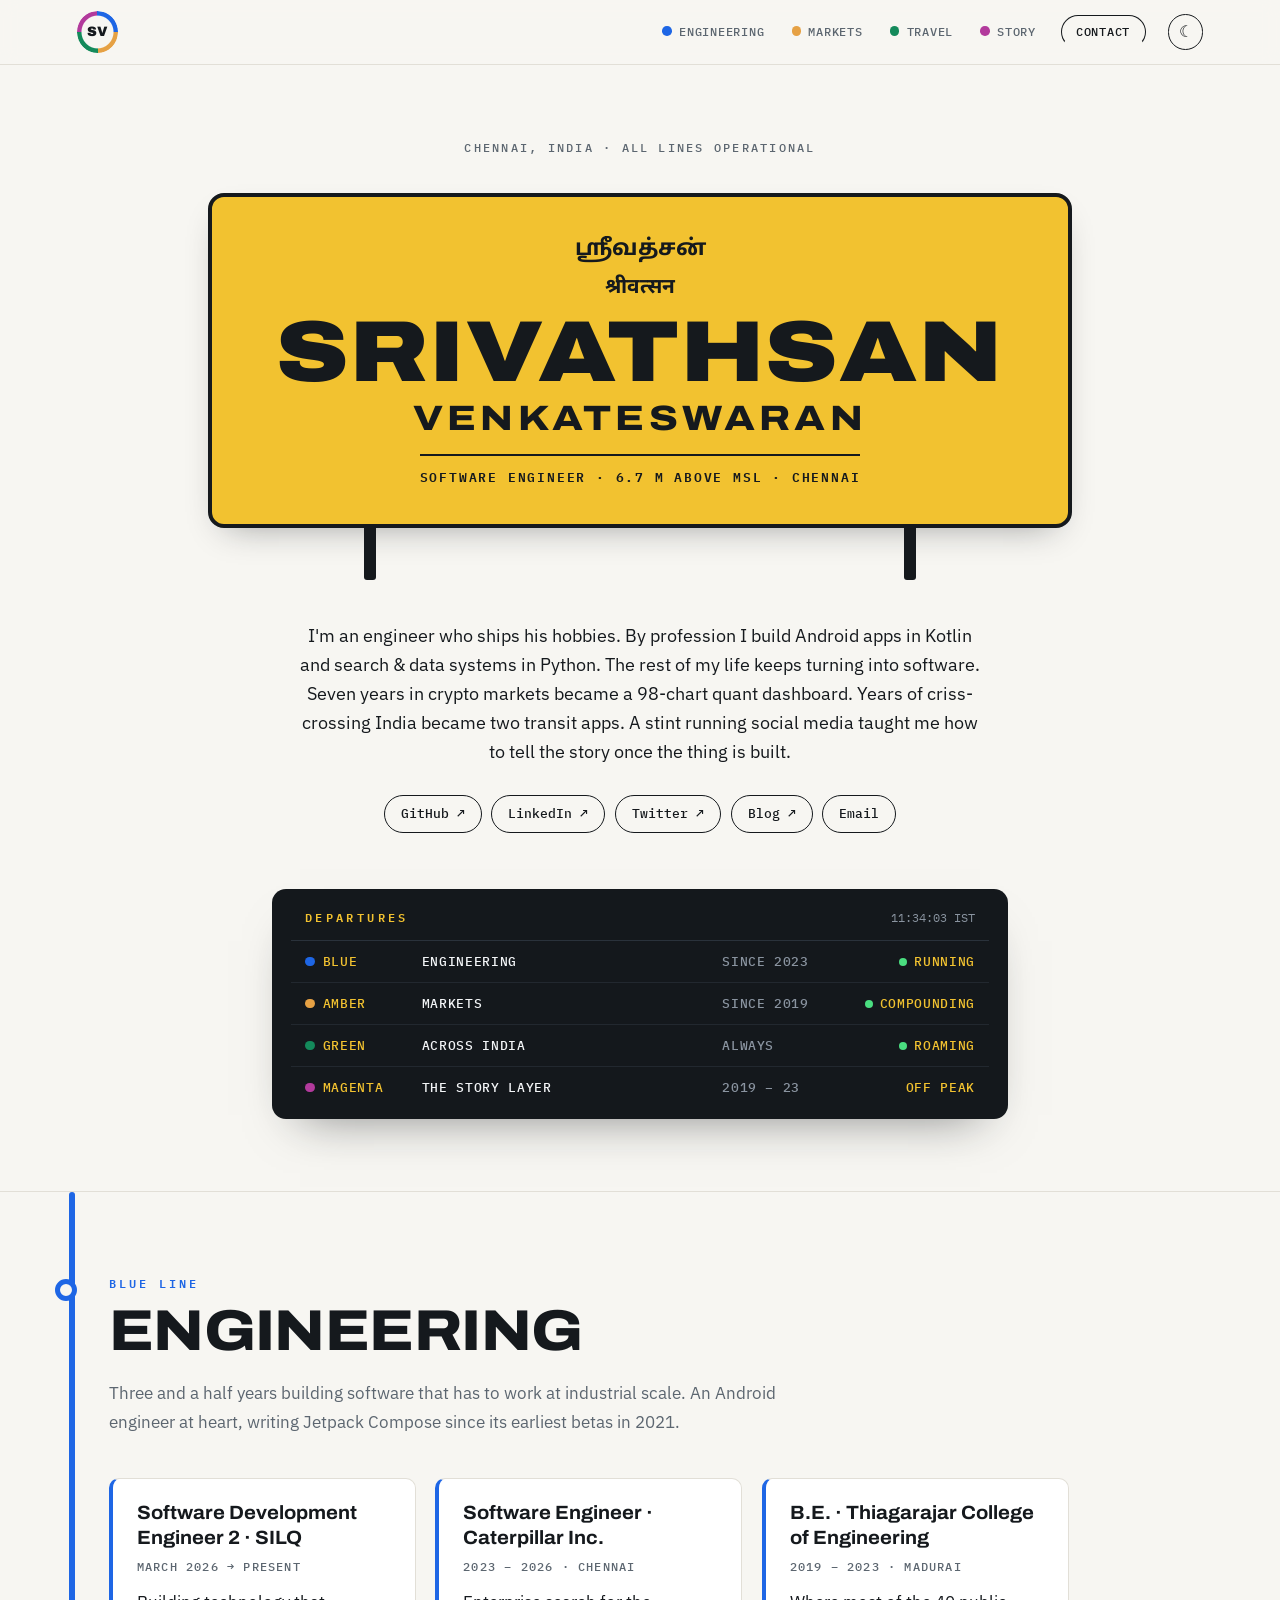
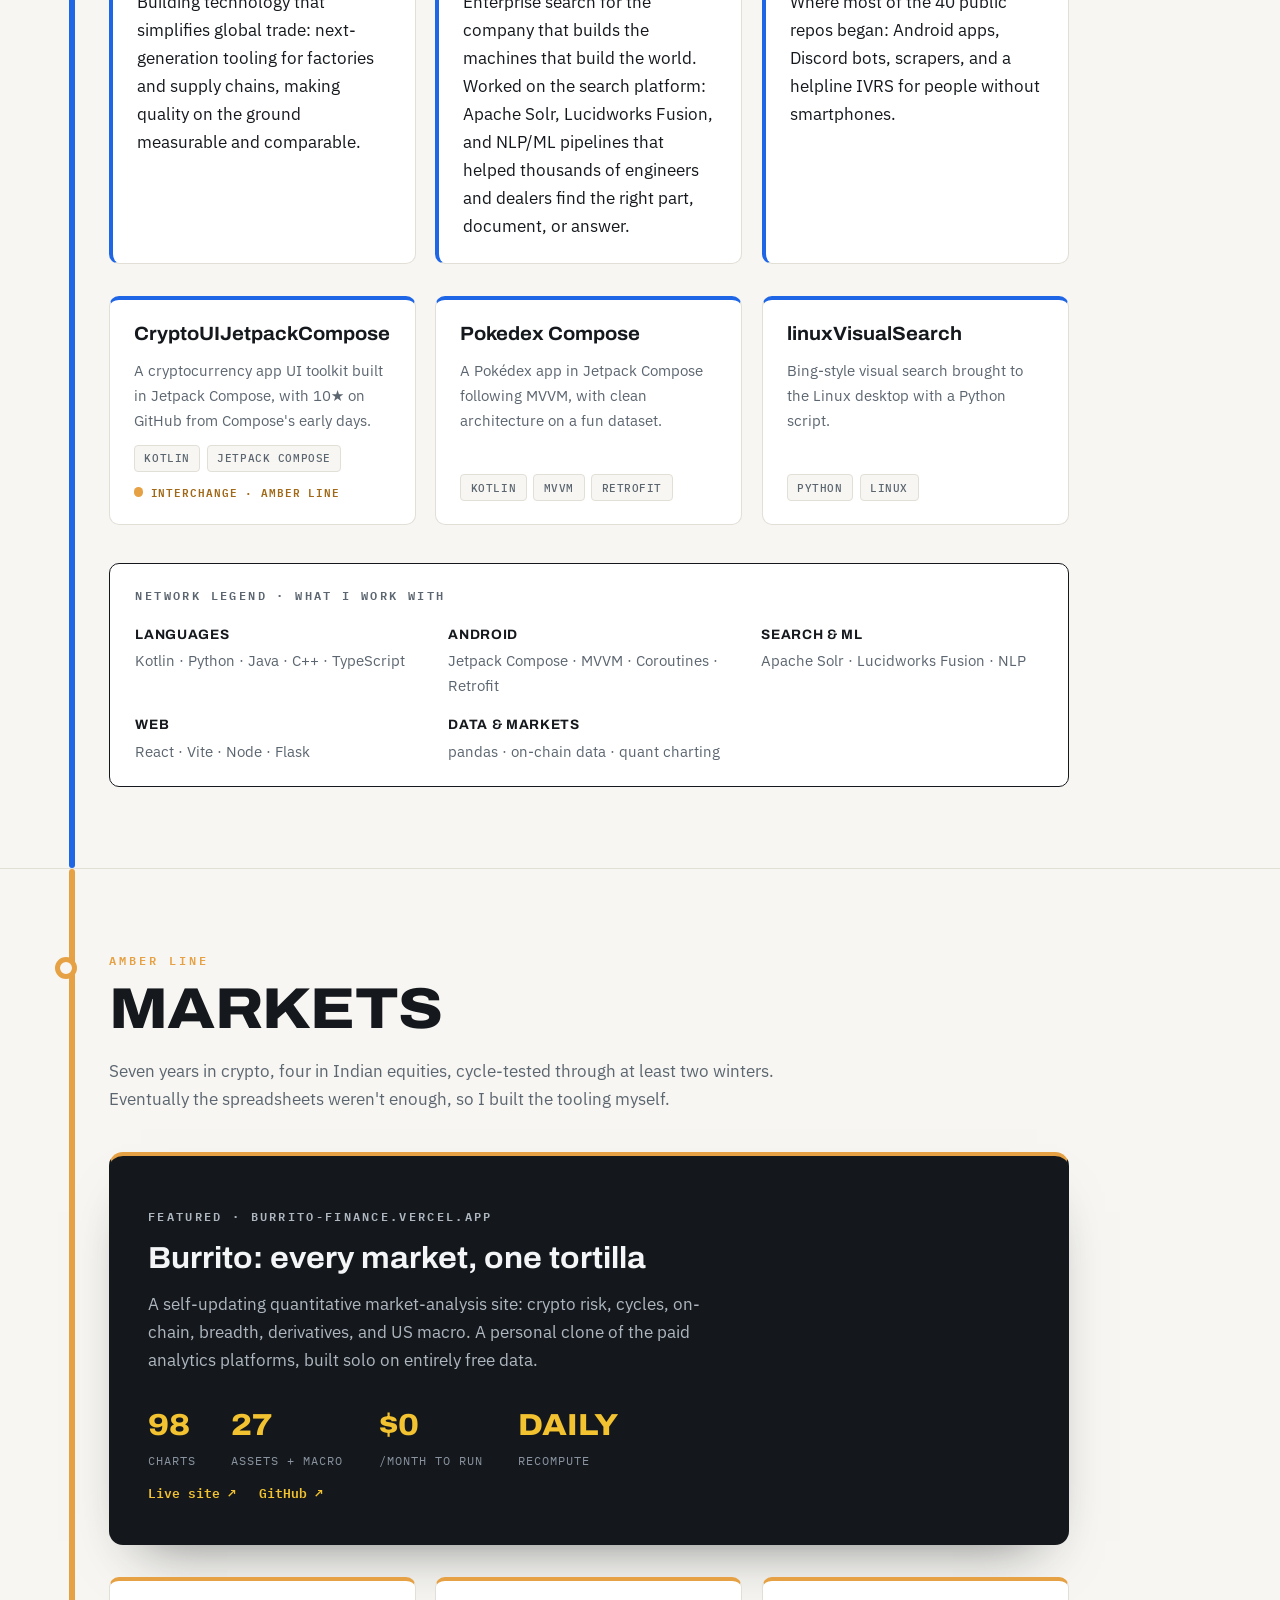
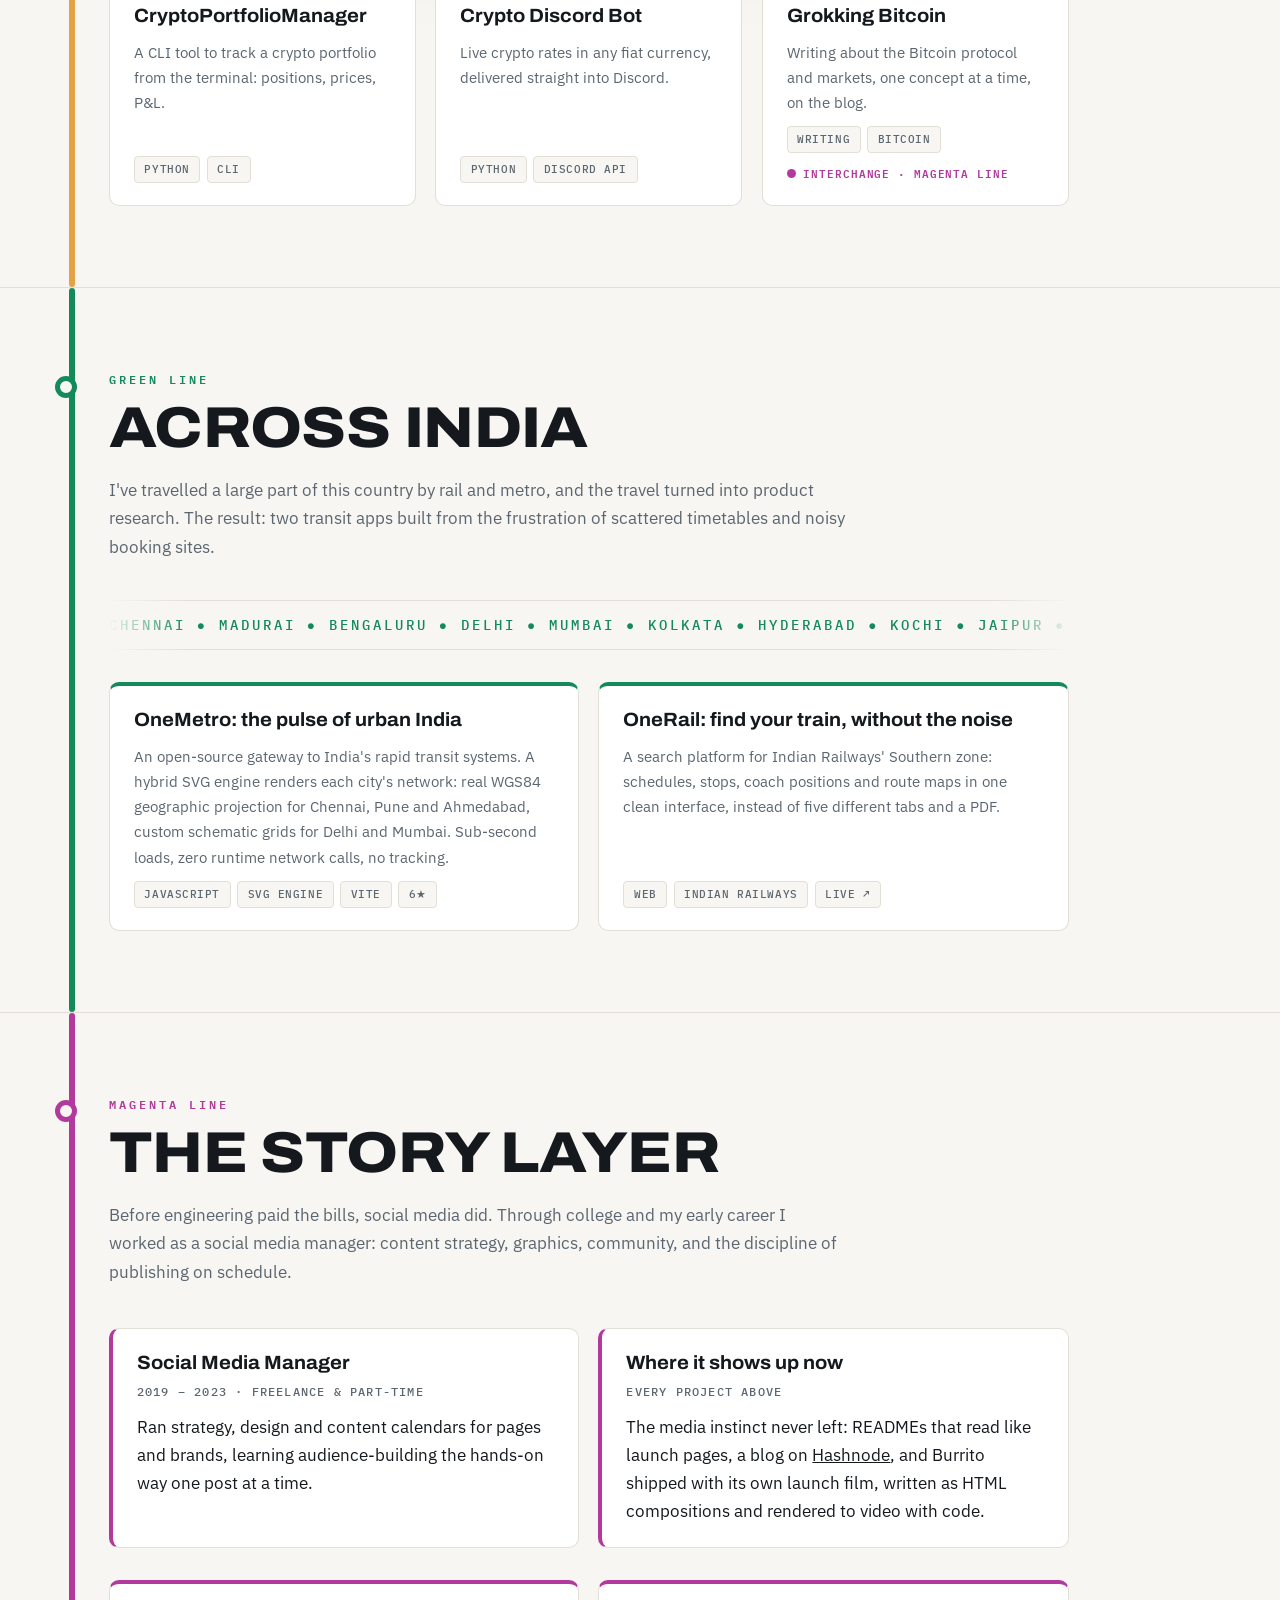
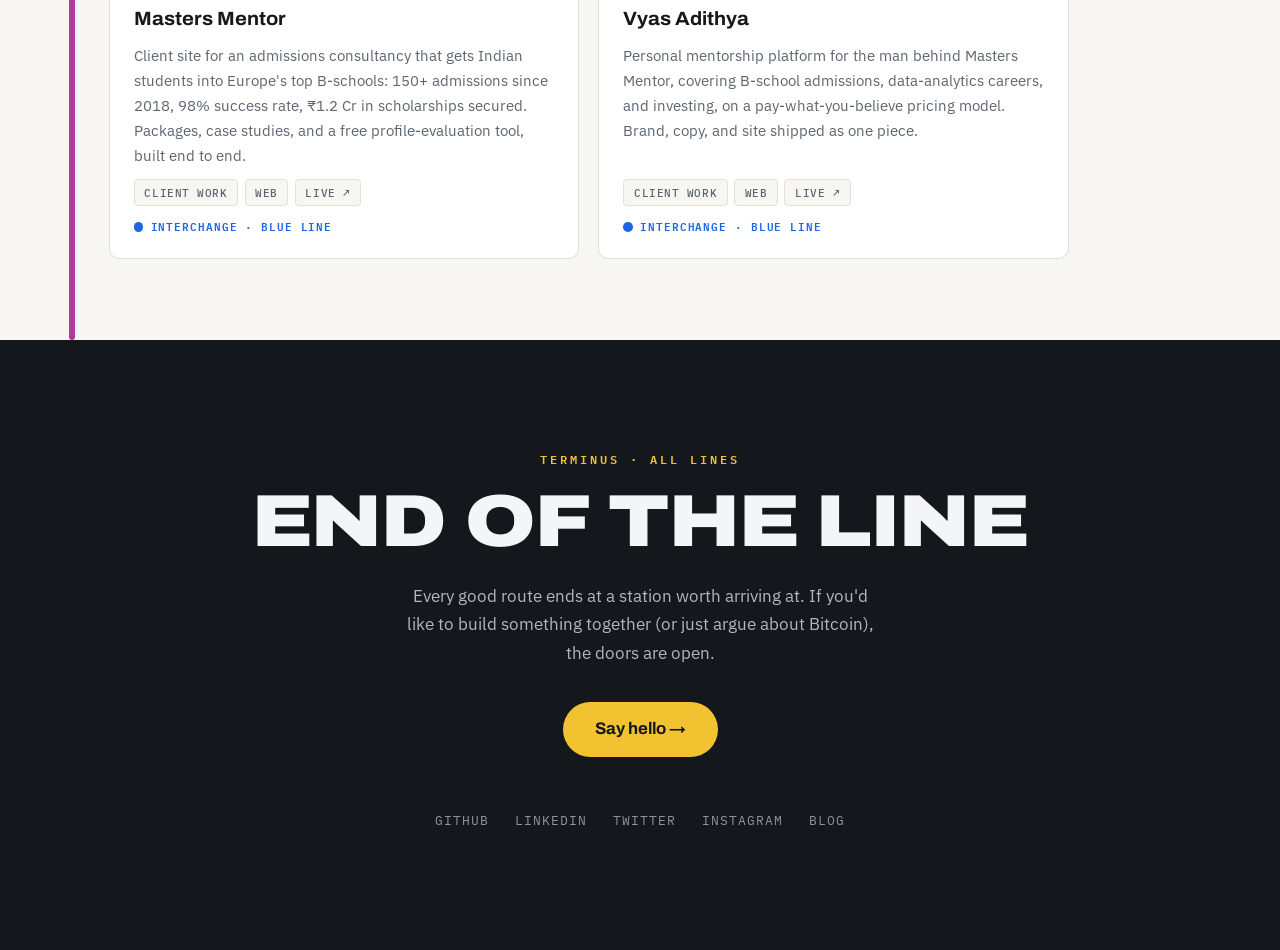
==== index.html @ bb98d678 "Portfolio v1: transit-network single-page site Station-board hero, departures-board nav, four themed" ====
<!DOCTYPE html>
<html lang="en">
<head>
  <meta charset="UTF-8" />
  <meta name="viewport" content="width=device-width, initial-scale=1.0" />
  <title>Srivathsan Venkateswaran | Engineer · Investor · Traveller</title>
  <meta name="description" content="Software engineer in Chennai who ships his hobbies: Android &amp; search engineering by day, quant market dashboards, Indian transit apps, and stories on the side." />
  <meta property="og:title" content="Srivathsan Venkateswaran" />
  <meta property="og:description" content="Engineer · Investor · Traveller · Storyteller. All lines, one network." />
  <meta property="og:type" content="website" />
  <link rel="icon" href="data:image/svg+xml,%3Csvg xmlns='http://www.w3.org/2000/svg' viewBox='0 0 64 64'%3E%3Crect x='2' y='10' width='60' height='44' rx='8' fill='%23F2C230' stroke='%2315191D' stroke-width='4'/%3E%3Ctext x='32' y='44' font-family='Arial Black, sans-serif' font-size='30' font-weight='900' text-anchor='middle' fill='%2315191D'%3ESV%3C/text%3E%3C/svg%3E" />
  <script>
    // apply saved theme before first paint to avoid a flash
    const savedTheme = localStorage.getItem("theme");
    if (savedTheme === "light" || savedTheme === "dark") {
      document.documentElement.dataset.theme = savedTheme;
    }
  </script>
  <link rel="preconnect" href="https://fonts.googleapis.com" />
  <link rel="preconnect" href="https://fonts.gstatic.com" crossorigin />
  <link href="https://fonts.googleapis.com/css2?family=Archivo:wdth,wght@62..125,400..900&family=IBM+Plex+Sans:wght@400;500;600&family=IBM+Plex+Mono:wght@400;500;600&family=Noto+Sans+Tamil:wght@700&family=Noto+Sans+Devanagari:wght@700&display=swap" rel="stylesheet" />
  <link rel="stylesheet" href="styles.css" />
</head>
<body>

  <header class="site-header">
    <a class="roundel" href="#top" aria-label="Back to top">
      <span class="roundel-ring" aria-hidden="true"></span>
      <span class="roundel-text">SV</span>
    </a>
    <nav class="line-nav" aria-label="Sections">
      <a href="#engineering" data-line="blue"><span class="dot" aria-hidden="true"></span>Engineering</a>
      <a href="#markets" data-line="amber"><span class="dot" aria-hidden="true"></span>Markets</a>
      <a href="#travel" data-line="green"><span class="dot" aria-hidden="true"></span>Travel</a>
      <a href="#story" data-line="magenta"><span class="dot" aria-hidden="true"></span>Story</a>
      <a href="#contact" class="nav-contact">Contact</a>
      <button class="theme-toggle" type="button" aria-label="Switch to night service">☾</button>
    </nav>
  </header>

  <main id="top">

    <!-- ======================= HERO ======================= -->
    <section class="hero">
      <p class="eyebrow load-reveal">Chennai, India · All lines operational</p>

      <div class="signpost load-reveal" role="img" aria-label="Indian Railways style station name board reading Srivathsan Venkateswaran, software engineer, Chennai">
        <div class="board">
          <span class="board-tamil" lang="ta">ஸ்ரீவத்சன்</span>
          <span class="board-hindi" lang="hi">श्रीवत्सन</span>
          <span class="board-name">Srivathsan</span>
          <span class="board-surname">Venkateswaran</span>
          <span class="board-meta">Software Engineer · 6.7 m above MSL · Chennai</span>
        </div>
        <div class="board-legs" aria-hidden="true"><span></span><span></span></div>
      </div>

      <p class="hero-intro load-reveal">
        I'm an engineer who ships his hobbies. By profession I build Android apps in Kotlin
        and search &amp; data systems in Python. The rest of my life keeps turning into
        software. Seven years in crypto markets became a 98-chart quant dashboard. Years of
        criss-crossing India became two transit apps. A stint running social media taught me
        how to tell the story once the thing is built.
      </p>

      <ul class="hero-links load-reveal">
        <li><a href="https://github.com/srivathsanvenkateswaran" target="_blank" rel="noopener">GitHub ↗</a></li>
        <li><a href="https://www.linkedin.com/in/srivathsanvenkateswaran/" target="_blank" rel="noopener">LinkedIn ↗</a></li>
        <li><a href="https://twitter.com/SrivathsanVKV" target="_blank" rel="noopener">Twitter ↗</a></li>
        <li><a href="https://srivathsan.hashnode.dev" target="_blank" rel="noopener">Blog ↗</a></li>
        <li><a href="mailto:srivathsanvenkateswaran@gmail.com">Email</a></li>
      </ul>

      <!-- Departures board doubles as navigation -->
      <div class="departures load-reveal" aria-label="Departures board: jump to a section">
        <div class="departures-head">
          <span class="departures-title">Departures</span>
          <span class="departures-clock" id="ist-clock" aria-hidden="true">--:--:-- IST</span>
        </div>
        <div class="departures-rows" role="list">
          <button class="dep-row" data-target="#engineering" data-line="blue" role="listitem">
            <span class="dep-line"><span class="dot" aria-hidden="true"></span>Blue</span>
            <span class="dep-dest">Engineering</span>
            <span class="dep-since">Since 2023</span>
            <span class="dep-status"><span class="pulse" aria-hidden="true"></span>Running</span>
          </button>
          <button class="dep-row" data-target="#markets" data-line="amber" role="listitem">
            <span class="dep-line"><span class="dot" aria-hidden="true"></span>Amber</span>
            <span class="dep-dest">Markets</span>
            <span class="dep-since">Since 2019</span>
            <span class="dep-status"><span class="pulse" aria-hidden="true"></span>Compounding</span>
          </button>
          <button class="dep-row" data-target="#travel" data-line="green" role="listitem">
            <span class="dep-line"><span class="dot" aria-hidden="true"></span>Green</span>
            <span class="dep-dest">Across India</span>
            <span class="dep-since">Always</span>
            <span class="dep-status"><span class="pulse" aria-hidden="true"></span>Roaming</span>
          </button>
          <button class="dep-row" data-target="#story" data-line="magenta" role="listitem">
            <span class="dep-line"><span class="dot" aria-hidden="true"></span>Magenta</span>
            <span class="dep-dest">The Story Layer</span>
            <span class="dep-since">2019 – 23</span>
            <span class="dep-status">Off peak</span>
          </button>
        </div>
      </div>
    </section>

    <!-- ======================= BLUE LINE · ENGINEERING ======================= -->
    <section class="line-section" id="engineering" data-line="blue">
      <header class="station-head observe">
        <span class="station-marker" aria-hidden="true"></span>
        <p class="line-label">Blue Line</p>
        <h2>Engineering</h2>
        <p class="section-lede">
          Three and a half years building software that has to work at industrial scale.
          An Android engineer at heart, writing Jetpack Compose since its earliest betas in 2021.
        </p>
      </header>

      <div class="timeline observe">
        <article class="stop">
          <h3>Software Development Engineer 2 · SILQ</h3>
          <p class="stop-when">March 2026 → Present</p>
          <p>
            Building technology that simplifies global trade: next-generation tooling
            for factories and supply chains, making quality on the ground measurable
            and comparable.
          </p>
        </article>
        <article class="stop">
          <h3>Software Engineer · Caterpillar Inc.</h3>
          <p class="stop-when">2023 – 2026 · Chennai</p>
          <p>
            Enterprise search for the company that builds the machines that build the
            world. Worked on the search platform: Apache Solr, Lucidworks Fusion, and
            NLP/ML pipelines that helped thousands of engineers and dealers find the
            right part, document, or answer.
          </p>
        </article>
        <article class="stop">
          <h3>B.E. · Thiagarajar College of Engineering</h3>
          <p class="stop-when">2019 – 2023 · Madurai</p>
          <p>
            Where most of the 40 public repos began: Android apps, Discord bots, scrapers,
            and a helpline IVRS for people without smartphones.
          </p>
        </article>
      </div>

      <div class="card-grid observe">
        <article class="project-card">
          <h3><a href="https://github.com/srivathsanvenkateswaran/CryptoUIJetpackCompose" target="_blank" rel="noopener">CryptoUIJetpackCompose</a></h3>
          <p>A cryptocurrency app UI toolkit built in Jetpack Compose, with 10★ on GitHub from Compose's early days.</p>
          <ul class="chips"><li>Kotlin</li><li>Jetpack Compose</li></ul>
          <p class="interchange" data-line="amber"><span class="dot" aria-hidden="true"></span>Interchange · Amber Line</p>
        </article>
        <article class="project-card">
          <h3><a href="https://github.com/srivathsanvenkateswaran/Pokedex-Jetpack-Compose" target="_blank" rel="noopener">Pokedex Compose</a></h3>
          <p>A Pokédex app in Jetpack Compose following MVVM, with clean architecture on a fun dataset.</p>
          <ul class="chips"><li>Kotlin</li><li>MVVM</li><li>Retrofit</li></ul>
        </article>
        <article class="project-card">
          <h3><a href="https://github.com/srivathsanvenkateswaran/linuxVisualSearch" target="_blank" rel="noopener">linuxVisualSearch</a></h3>
          <p>Bing-style visual search brought to the Linux desktop with a Python script.</p>
          <ul class="chips"><li>Python</li><li>Linux</li></ul>
        </article>
      </div>

      <aside class="legend observe" aria-label="Skills">
        <p class="legend-title">Network legend · what I work with</p>
        <dl class="legend-groups">
          <div><dt>Languages</dt><dd>Kotlin · Python · Java · C++ · TypeScript</dd></div>
          <div><dt>Android</dt><dd>Jetpack Compose · MVVM · Coroutines · Retrofit</dd></div>
          <div><dt>Search &amp; ML</dt><dd>Apache Solr · Lucidworks Fusion · NLP</dd></div>
          <div><dt>Web</dt><dd>React · Vite · Node · Flask</dd></div>
          <div><dt>Data &amp; markets</dt><dd>pandas · on-chain data · quant charting</dd></div>
        </dl>
      </aside>
    </section>

    <!-- ======================= AMBER LINE · MARKETS ======================= -->
    <section class="line-section" id="markets" data-line="amber">
      <header class="station-head observe">
        <span class="station-marker" aria-hidden="true"></span>
        <p class="line-label">Amber Line</p>
        <h2>Markets</h2>
        <p class="section-lede">
          Seven years in crypto, four in Indian equities, cycle-tested through at least two
          winters. Eventually the spreadsheets weren't enough, so I built the tooling myself.
        </p>
      </header>

      <article class="featured-card observe">
        <p class="featured-label">Featured · burrito-finance.vercel.app</p>
        <h3><a href="https://github.com/srivathsanvenkateswaran/Burrito" target="_blank" rel="noopener">Burrito: every market, one tortilla</a></h3>
        <p>
          A self-updating quantitative market-analysis site: crypto risk, cycles, on-chain,
          breadth, derivatives, and US macro. A personal clone of the paid analytics
          platforms, built solo on entirely free data.
        </p>
        <ul class="featured-stats">
          <li><strong>98</strong> charts</li>
          <li><strong>27</strong> assets + macro</li>
          <li><strong>$0</strong>/month to run</li>
          <li><strong>Daily</strong> recompute</li>
        </ul>
        <p class="featured-links">
          <a href="https://burrito-finance.vercel.app" target="_blank" rel="noopener">Live site ↗</a>
          <a href="https://github.com/srivathsanvenkateswaran/Burrito" target="_blank" rel="noopener">GitHub ↗</a>
        </p>
      </article>

      <div class="card-grid observe">
        <article class="project-card">
          <h3><a href="https://github.com/srivathsanvenkateswaran/CryptoPortfolioManager" target="_blank" rel="noopener">CryptoPortfolioManager</a></h3>
          <p>A CLI tool to track a crypto portfolio from the terminal: positions, prices, P&amp;L.</p>
          <ul class="chips"><li>Python</li><li>CLI</li></ul>
        </article>
        <article class="project-card">
          <h3><a href="https://github.com/srivathsanvenkateswaran/Crypto-Discord-Bot" target="_blank" rel="noopener">Crypto Discord Bot</a></h3>
          <p>Live crypto rates in any fiat currency, delivered straight into Discord.</p>
          <ul class="chips"><li>Python</li><li>Discord API</li></ul>
        </article>
        <article class="project-card">
          <h3><a href="https://srivathsan.hashnode.dev" target="_blank" rel="noopener">Grokking Bitcoin</a></h3>
          <p>Writing about the Bitcoin protocol and markets, one concept at a time, on the blog.</p>
          <ul class="chips"><li>Writing</li><li>Bitcoin</li></ul>
          <p class="interchange" data-line="magenta"><span class="dot" aria-hidden="true"></span>Interchange · Magenta Line</p>
        </article>
      </div>
    </section>

    <!-- ======================= GREEN LINE · TRAVEL ======================= -->
    <section class="line-section" id="travel" data-line="green">
      <header class="station-head observe">
        <span class="station-marker" aria-hidden="true"></span>
        <p class="line-label">Green Line</p>
        <h2>Across India</h2>
        <p class="section-lede">
          I've travelled a large part of this country by rail and metro, and the travel
          turned into product research. The result: two transit apps built from the
          frustration of scattered timetables and noisy booking sites.
        </p>
      </header>

      <div class="marquee observe" aria-hidden="true">
        <div class="marquee-track">
          <span>Chennai ● Madurai ● Bengaluru ● Delhi ● Mumbai ● Kolkata ● Hyderabad ● Kochi ● Jaipur ● Varanasi ● Ahmedabad ● Pune ● </span><span>Chennai ● Madurai ● Bengaluru ● Delhi ● Mumbai ● Kolkata ● Hyderabad ● Kochi ● Jaipur ● Varanasi ● Ahmedabad ● Pune ● </span>
        </div>
      </div>

      <div class="card-grid two observe">
        <article class="project-card tall">
          <h3><a href="https://github.com/srivathsanvenkateswaran/OneMetro" target="_blank" rel="noopener">OneMetro: the pulse of urban India</a></h3>
          <p>
            An open-source gateway to India's rapid transit systems. A hybrid SVG engine
            renders each city's network: real WGS84 geographic projection for Chennai, Pune
            and Ahmedabad, custom schematic grids for Delhi and Mumbai. Sub-second loads,
            zero runtime network calls, no tracking.
          </p>
          <ul class="chips"><li>JavaScript</li><li>SVG engine</li><li>Vite</li><li>6★</li></ul>
        </article>
        <article class="project-card tall">
          <h3><a href="https://one-rail.vercel.app" target="_blank" rel="noopener">OneRail: find your train, without the noise</a></h3>
          <p>
            A search platform for Indian Railways' Southern zone: schedules, stops, coach
            positions and route maps in one clean interface, instead of five different
            tabs and a PDF.
          </p>
          <ul class="chips"><li>Web</li><li>Indian Railways</li><li>Live ↗</li></ul>
        </article>
      </div>
    </section>

    <!-- ======================= MAGENTA LINE · STORY ======================= -->
    <section class="line-section" id="story" data-line="magenta">
      <header class="station-head observe">
        <span class="station-marker" aria-hidden="true"></span>
        <p class="line-label">Magenta Line</p>
        <h2>The Story Layer</h2>
        <p class="section-lede">
          Before engineering paid the bills, social media did. Through college and my early
          career I worked as a social media manager: content strategy, graphics, community,
          and the discipline of publishing on schedule.
        </p>
      </header>

      <div class="story-grid observe">
        <article class="stop">
          <h3>Social Media Manager</h3>
          <p class="stop-when">2019 – 2023 · Freelance &amp; part-time</p>
          <p>
            Ran strategy, design and content calendars for pages and brands, learning
            audience-building the hands-on way one post at a time.
          </p>
        </article>
        <article class="stop">
          <h3>Where it shows up now</h3>
          <p class="stop-when">Every project above</p>
          <p>
            The media instinct never left: READMEs that read like launch pages, a blog on
            <a href="https://srivathsan.hashnode.dev" target="_blank" rel="noopener">Hashnode</a>,
            and Burrito shipped with its own launch film, written as HTML compositions and
            rendered to video with code.
          </p>
        </article>
      </div>

      <div class="card-grid two observe">
        <article class="project-card">
          <h3><a href="https://mastersmentor.srivathsanvenkateswaran.workers.dev/" target="_blank" rel="noopener">Masters Mentor</a></h3>
          <p>
            Client site for an admissions consultancy that gets Indian students into
            Europe's top B-schools: 150+ admissions since 2018, 98% success rate,
            ₹1.2 Cr in scholarships secured. Packages, case studies, and a free
            profile-evaluation tool, built end to end.
          </p>
          <ul class="chips"><li>Client work</li><li>Web</li><li>Live ↗</li></ul>
          <p class="interchange" data-line="blue"><span class="dot" aria-hidden="true"></span>Interchange · Blue Line</p>
        </article>
        <article class="project-card">
          <h3><a href="https://vyasadithya.vercel.app/" target="_blank" rel="noopener">Vyas Adithya</a></h3>
          <p>
            Personal mentorship platform for the man behind Masters Mentor, covering B-school
            admissions, data-analytics careers, and investing, on a pay-what-you-believe
            pricing model. Brand, copy, and site shipped as one piece.
          </p>
          <ul class="chips"><li>Client work</li><li>Web</li><li>Live ↗</li></ul>
          <p class="interchange" data-line="blue"><span class="dot" aria-hidden="true"></span>Interchange · Blue Line</p>
        </article>
      </div>
    </section>

    <!-- ======================= TERMINUS · CONTACT ======================= -->
    <section class="terminus" id="contact">
      <p class="line-label observe">Terminus · All lines</p>
      <h2 class="observe">End of the line</h2>
      <p class="terminus-lede observe">
        Every good route ends at a station worth arriving at. If you'd like to build
        something together (or just argue about Bitcoin), the doors are open.
      </p>
      <p class="observe">
        <a class="cta" href="mailto:srivathsanvenkateswaran@gmail.com">Say hello →</a>
      </p>
      <ul class="footer-links observe">
        <li><a href="https://github.com/srivathsanvenkateswaran" target="_blank" rel="noopener">GitHub</a></li>
        <li><a href="https://www.linkedin.com/in/srivathsanvenkateswaran/" target="_blank" rel="noopener">LinkedIn</a></li>
        <li><a href="https://twitter.com/SrivathsanVKV" target="_blank" rel="noopener">Twitter</a></li>
        <li><a href="https://www.instagram.com/srivathsan___" target="_blank" rel="noopener">Instagram</a></li>
        <li><a href="https://srivathsan.hashnode.dev" target="_blank" rel="noopener">Blog</a></li>
      </ul>
      <p class="colophon observe">
        © <span id="year">2026</span> Srivathsan Venkateswaran · Hand-built with plain
        HTML, CSS and JavaScript · Hosted on Vercel
      </p>
    </section>

  </main>

  <script src="script.js"></script>
</body>
</html>
---- styles.css ----
/* ============================================================
   Srivathsan Venkateswaran — portfolio
   Concept: an Indian transit network. Station-board hero,
   departures-board nav, four colored lines for four facets.
   ============================================================ */

:root {
  --paper: #f7f6f2;
  --ink: #15191d;
  --muted: #5c6670;
  --hairline: #e2dfd7;
  --surface: #ffffff;
  --night: #14181c;
  --night-soft: #1e242b;
  --night-edge: transparent;
  --board-yellow: #f2c230;
  --board-ink: #15191d;

  --blue: #1e66e5;
  --amber: #e6a144;
  --amber-text: #a06817;
  --green: #148a5b;
  --magenta: #b23a9c;

  --font-display: "Archivo", system-ui, sans-serif;
  --font-body: "IBM Plex Sans", system-ui, sans-serif;
  --font-mono: "IBM Plex Mono", ui-monospace, monospace;

  --rail-w: 6px;
  --content-pad: clamp(1.5rem, 6vw, 5rem);
}

/* Dark mode: follows the system by default, overridable via the
   night-service toggle. Old browsers without light-dark() stay light. */
@supports (color: light-dark(#fff, #000)) {
  :root {
    color-scheme: light dark;
    --paper: light-dark(#f7f6f2, #101418);
    --ink: light-dark(#15191d, #edf0f2);
    --muted: light-dark(#5c6670, #96a1ac);
    --hairline: light-dark(#e2dfd7, #262d35);
    --surface: light-dark(#ffffff, #171d23);
    --night-edge: light-dark(transparent, #2a323b);
    --blue: light-dark(#1e66e5, #5b96ff);
    --amber: light-dark(#e6a144, #eeb15e);
    --amber-text: light-dark(#a06817, #eeb15e);
    --green: light-dark(#148a5b, #2fbd84);
    --magenta: light-dark(#b23a9c, #d566c1);
    --post: light-dark(#15191d, #49535e);
  }
  :root[data-theme="light"] { color-scheme: light; }
  :root[data-theme="dark"] { color-scheme: dark; }
}

* { box-sizing: border-box; margin: 0; padding: 0; }

html { scroll-behavior: smooth; scroll-padding-top: 5rem; }

body {
  background: var(--paper);
  color: var(--ink);
  font-family: var(--font-body);
  font-size: 1.0625rem;
  line-height: 1.65;
  -webkit-font-smoothing: antialiased;
}

::selection { background: var(--board-yellow); color: #15191d; }

a { color: inherit; }

:focus-visible {
  outline: 3px dashed var(--ink);
  outline-offset: 3px;
  border-radius: 2px;
}

h2 {
  font-family: var(--font-display);
  font-variation-settings: "wdth" 112;
  font-weight: 800;
  font-size: clamp(2.2rem, 5.5vw, 3.6rem);
  line-height: 1.05;
  letter-spacing: -0.01em;
  text-transform: uppercase;
}

h3 {
  font-family: var(--font-display);
  font-variation-settings: "wdth" 105;
  font-weight: 700;
  font-size: 1.2rem;
  line-height: 1.3;
}

/* ---------------- header ---------------- */

.site-header {
  position: sticky;
  top: 0;
  z-index: 50;
  display: flex;
  align-items: center;
  justify-content: space-between;
  gap: 1rem;
  padding: 0.7rem var(--content-pad);
  background: color-mix(in srgb, var(--paper) 88%, transparent);
  backdrop-filter: blur(8px);
  border-bottom: 1px solid var(--hairline);
}

.roundel {
  position: relative;
  display: grid;
  place-items: center;
  width: 2.6rem;
  height: 2.6rem;
  text-decoration: none;
  border-radius: 50%;
}

.roundel-ring {
  position: absolute;
  inset: 0;
  border-radius: 50%;
  background: conic-gradient(var(--blue) 0 25%, var(--amber) 0 50%, var(--green) 0 75%, var(--magenta) 0 100%);
  -webkit-mask: radial-gradient(farthest-side, transparent calc(100% - 5px), #000 calc(100% - 4px));
  mask: radial-gradient(farthest-side, transparent calc(100% - 5px), #000 calc(100% - 4px));
}

.roundel-text {
  font-family: var(--font-display);
  font-weight: 900;
  font-size: 0.85rem;
  letter-spacing: 0.02em;
}

.line-nav {
  display: flex;
  align-items: center;
  gap: clamp(0.6rem, 2vw, 1.4rem);
  flex-wrap: wrap;
}

.line-nav a {
  display: inline-flex;
  align-items: center;
  gap: 0.45rem;
  font-family: var(--font-mono);
  font-size: 0.78rem;
  font-weight: 500;
  text-transform: uppercase;
  letter-spacing: 0.06em;
  text-decoration: none;
  color: var(--muted);
  padding: 0.35rem 0.15rem;
  border-bottom: 2px solid transparent;
}

.line-nav a:hover, .line-nav a[aria-current="true"] { color: var(--ink); }
.line-nav a[data-line="blue"][aria-current="true"] { border-bottom-color: var(--blue); }
.line-nav a[data-line="amber"][aria-current="true"] { border-bottom-color: var(--amber); }
.line-nav a[data-line="green"][aria-current="true"] { border-bottom-color: var(--green); }
.line-nav a[data-line="magenta"][aria-current="true"] { border-bottom-color: var(--magenta); }

.dot {
  width: 0.6rem;
  height: 0.6rem;
  border-radius: 50%;
  flex: none;
  display: inline-block;
}

[data-line="blue"] .dot { background: var(--blue); }
[data-line="amber"] .dot { background: var(--amber); }
[data-line="green"] .dot { background: var(--green); }
[data-line="magenta"] .dot { background: var(--magenta); }

.nav-contact {
  border: 1.5px solid var(--ink);
  border-radius: 999px;
  padding: 0.35rem 0.9rem !important;
  color: var(--ink) !important;
}

.nav-contact:hover { background: var(--ink); color: var(--paper) !important; }

.theme-toggle {
  display: grid;
  place-items: center;
  width: 2.2rem;
  height: 2.2rem;
  font-size: 1rem;
  line-height: 1;
  color: var(--ink);
  background: none;
  border: 1.5px solid var(--ink);
  border-radius: 50%;
  cursor: pointer;
  transition: background 0.15s ease, color 0.15s ease;
}

.theme-toggle:hover { background: var(--ink); color: var(--paper); }

/* ---------------- hero ---------------- */

.hero {
  display: flex;
  flex-direction: column;
  align-items: center;
  text-align: center;
  padding: clamp(3rem, 8vh, 5.5rem) var(--content-pad) 4.5rem;
}

.eyebrow {
  font-family: var(--font-mono);
  font-size: 0.78rem;
  font-weight: 500;
  text-transform: uppercase;
  letter-spacing: 0.18em;
  color: var(--muted);
}

/* — the station name board — */

.signpost { margin-top: 2.2rem; }

.board {
  display: flex;
  flex-direction: column;
  align-items: center;
  gap: 0.15rem;
  background: var(--board-yellow);
  color: var(--board-ink);
  border: 4px solid var(--board-ink);
  border-radius: 16px;
  padding: clamp(1.4rem, 4vw, 2.2rem) clamp(1.8rem, 6vw, 4rem);
  box-shadow: 0 14px 34px -18px rgba(21, 25, 29, 0.45);
}

.board-tamil {
  font-family: "Noto Sans Tamil", var(--font-body);
  font-weight: 700;
  font-size: clamp(1rem, 2.4vw, 1.4rem);
}

.board-hindi {
  font-family: "Noto Sans Devanagari", var(--font-body);
  font-weight: 700;
  font-size: clamp(0.95rem, 2.2vw, 1.3rem);
}

.board-name {
  font-family: var(--font-display);
  font-variation-settings: "wdth" 118;
  font-weight: 900;
  font-size: clamp(2.6rem, 9vw, 5.4rem);
  line-height: 1.02;
  text-transform: uppercase;
  letter-spacing: 0.02em;
}

.board-surname {
  font-family: var(--font-display);
  font-variation-settings: "wdth" 118;
  font-weight: 800;
  font-size: clamp(1.15rem, 3.8vw, 2.2rem);
  line-height: 1.1;
  text-transform: uppercase;
  letter-spacing: 0.12em;
}

.board-meta {
  margin-top: 0.9rem;
  padding-top: 0.7rem;
  border-top: 2px solid var(--board-ink);
  font-family: var(--font-mono);
  font-size: clamp(0.62rem, 1.6vw, 0.8rem);
  font-weight: 600;
  text-transform: uppercase;
  letter-spacing: 0.14em;
}

.board-legs {
  display: flex;
  justify-content: space-between;
  padding: 0 18%;
}

.board-legs span {
  width: 12px;
  height: 52px;
  background: var(--post, #15191d);
  border-radius: 0 0 3px 3px;
}

.hero-intro {
  max-width: 62ch;
  margin-top: 2.6rem;
  font-size: 1.1rem;
  color: var(--ink);
  text-wrap: pretty;
}

.hero-links {
  display: flex;
  flex-wrap: wrap;
  justify-content: center;
  gap: 0.6rem;
  margin-top: 1.8rem;
  list-style: none;
}

.hero-links a {
  display: inline-block;
  font-family: var(--font-mono);
  font-size: 0.82rem;
  font-weight: 500;
  text-decoration: none;
  padding: 0.45rem 1rem;
  border: 1.5px solid var(--ink);
  border-radius: 999px;
  transition: background 0.15s ease, color 0.15s ease;
}

.hero-links a:hover { background: var(--ink); color: var(--paper); }

/* — departures board — */

.departures {
  width: min(100%, 46rem);
  margin-top: 3.5rem;
  background: var(--night);
  border: 1px solid var(--night-edge);
  border-radius: 14px;
  padding: 1.1rem 1.1rem 0.6rem;
  text-align: left;
  box-shadow: 0 24px 48px -28px rgba(21, 25, 29, 0.55);
}

.departures-head {
  display: flex;
  justify-content: space-between;
  align-items: baseline;
  padding: 0 0.9rem 0.8rem;
  border-bottom: 1px solid #2a323b;
}

.departures-title {
  font-family: var(--font-mono);
  font-size: 0.75rem;
  font-weight: 600;
  text-transform: uppercase;
  letter-spacing: 0.28em;
  color: var(--board-yellow);
}

.departures-clock {
  font-family: var(--font-mono);
  font-size: 0.75rem;
  color: #8a94a0;
  font-variant-numeric: tabular-nums;
}

.departures-rows { display: flex; flex-direction: column; }

.dep-row {
  display: grid;
  grid-template-columns: 6.5rem 1fr 6.5rem 8.5rem;
  align-items: center;
  gap: 0.8rem;
  width: 100%;
  padding: 0.75rem 0.9rem;
  background: none;
  border: none;
  border-bottom: 1px solid #22282f;
  font-family: var(--font-mono);
  font-size: 0.82rem;
  font-weight: 500;
  text-transform: uppercase;
  letter-spacing: 0.05em;
  color: var(--board-yellow);
  text-align: left;
  cursor: pointer;
  transition: background 0.15s ease;
}

.dep-row:last-child { border-bottom: none; }
.dep-row:hover { background: var(--night-soft); }

.dep-line { display: inline-flex; align-items: center; gap: 0.5rem; }
.dep-dest { color: #f3f5f7; }
.dep-since { color: #8a94a0; }
.dep-status { display: inline-flex; align-items: center; gap: 0.45rem; justify-self: end; }

.pulse {
  width: 0.5rem;
  height: 0.5rem;
  border-radius: 50%;
  background: #4ade80;
  animation: pulse 1.6s ease-in-out infinite;
}

@keyframes pulse {
  0%, 100% { opacity: 1; }
  50% { opacity: 0.25; }
}

/* ---------------- line sections ---------------- */

.line-section {
  --line: var(--ink);
  position: relative;
  padding: clamp(3.5rem, 9vh, 6rem) var(--content-pad);
  padding-left: calc(var(--content-pad) + 2rem);
  border-top: 1px solid var(--hairline);
}

.line-section[data-line="blue"] { --line: var(--blue); }
.line-section[data-line="amber"] { --line: var(--amber); }
.line-section[data-line="green"] { --line: var(--green); }
.line-section[data-line="magenta"] { --line: var(--magenta); }

/* the continuous route rail */
.line-section::before {
  content: "";
  position: absolute;
  top: 0;
  bottom: 0;
  left: calc(var(--content-pad) - 0.5rem);
  width: var(--rail-w);
  background: var(--line);
  border-radius: 999px;
}

.station-head { position: relative; max-width: 46rem; }

/* station marker sitting on the rail */
.station-marker {
  position: absolute;
  top: 0.4rem;
  left: calc(-2.5rem + var(--rail-w) / 2 - 0.5rem - 9px);
  width: 22px;
  height: 22px;
  border-radius: 50%;
  background: var(--paper);
  border: 5px solid var(--line);
}

.line-label {
  font-family: var(--font-mono);
  font-size: 0.78rem;
  font-weight: 600;
  text-transform: uppercase;
  letter-spacing: 0.24em;
  color: var(--line);
}

.station-head h2 { margin-top: 0.5rem; }

.section-lede {
  margin-top: 1.1rem;
  font-size: 1.08rem;
  color: var(--muted);
  text-wrap: pretty;
}

/* ---------------- timeline stops ---------------- */

.timeline, .story-grid {
  display: grid;
  grid-template-columns: repeat(auto-fit, minmax(19rem, 1fr));
  gap: 1.2rem;
  margin-top: 2.6rem;
  max-width: 60rem;
}

.stop {
  background: var(--surface);
  border: 1px solid var(--hairline);
  border-left: 4px solid var(--line, var(--ink));
  border-radius: 10px;
  padding: 1.4rem 1.5rem;
}

.stop-when {
  font-family: var(--font-mono);
  font-size: 0.75rem;
  font-weight: 500;
  text-transform: uppercase;
  letter-spacing: 0.1em;
  color: var(--muted);
  margin: 0.35rem 0 0.7rem;
}

/* ---------------- project cards ---------------- */

.card-grid {
  display: grid;
  grid-template-columns: repeat(auto-fit, minmax(16.5rem, 1fr));
  gap: 1.2rem;
  margin-top: 2rem;
  max-width: 60rem;
}

.card-grid.two { grid-template-columns: repeat(auto-fit, minmax(20rem, 1fr)); }

.project-card {
  display: flex;
  flex-direction: column;
  gap: 0.7rem;
  background: var(--surface);
  border: 1px solid var(--hairline);
  border-top: 4px solid var(--line, var(--ink));
  border-radius: 10px;
  padding: 1.4rem 1.5rem;
  transition: transform 0.18s ease, box-shadow 0.18s ease;
}

.project-card:hover {
  transform: translateY(-3px);
  box-shadow: 0 16px 32px -20px rgba(21, 25, 29, 0.35);
}

.project-card h3 a { text-decoration: none; }
.project-card h3 a:hover { text-decoration: underline; text-decoration-color: var(--line); text-decoration-thickness: 3px; }

.project-card p { font-size: 0.95rem; color: var(--muted); }

.chips {
  display: flex;
  flex-wrap: wrap;
  gap: 0.4rem;
  list-style: none;
  margin-top: auto;
}

.chips li {
  font-family: var(--font-mono);
  font-size: 0.7rem;
  font-weight: 500;
  text-transform: uppercase;
  letter-spacing: 0.05em;
  padding: 0.2rem 0.6rem;
  border: 1px solid var(--hairline);
  border-radius: 4px;
  color: var(--muted);
  background: var(--paper);
}

.interchange {
  display: inline-flex;
  align-items: center;
  gap: 0.45rem;
  font-family: var(--font-mono);
  font-size: 0.7rem !important;
  font-weight: 600;
  text-transform: uppercase;
  letter-spacing: 0.08em;
}

.interchange[data-line="blue"] { color: var(--blue) !important; }
.interchange[data-line="amber"] { color: var(--amber-text) !important; }
.interchange[data-line="magenta"] { color: var(--magenta) !important; }

/* the badge's own line color beats the section's, regardless of source order */
.interchange[data-line="blue"] .dot { background: var(--blue); }
.interchange[data-line="amber"] .dot { background: var(--amber); }
.interchange[data-line="magenta"] .dot { background: var(--magenta); }

/* ---------------- featured card (Burrito) ---------------- */

.featured-card {
  max-width: 60rem;
  margin-top: 2.4rem;
  background: var(--night);
  color: #f3f5f7;
  border-radius: 14px;
  border: 1px solid var(--night-edge);
  border-top: 4px solid var(--amber);
  padding: clamp(1.6rem, 4vw, 2.4rem);
  box-shadow: 0 28px 56px -32px rgba(21, 25, 29, 0.6);
}

.featured-label {
  font-family: var(--font-mono);
  font-size: 0.72rem;
  font-weight: 600;
  text-transform: uppercase;
  letter-spacing: 0.2em;
  color: var(--amber);
}

.featured-card h3 {
  margin-top: 0.7rem;
  font-size: clamp(1.4rem, 3vw, 1.9rem);
}

.featured-card h3 a { text-decoration: none; }
.featured-card h3 a:hover { text-decoration: underline; text-decoration-color: var(--amber); text-decoration-thickness: 3px; }

.featured-card > p { margin-top: 0.8rem; max-width: 58ch; color: #aeb7c0; }

.featured-stats {
  display: flex;
  flex-wrap: wrap;
  gap: 2.2rem;
  list-style: none;
  margin-top: 1.6rem;
  font-family: var(--font-mono);
  font-size: 0.78rem;
  text-transform: uppercase;
  letter-spacing: 0.08em;
  color: #8a94a0;
}

.featured-stats strong {
  display: block;
  font-family: var(--font-display);
  font-variation-settings: "wdth" 110;
  font-size: 1.9rem;
  font-weight: 800;
  color: var(--board-yellow);
  letter-spacing: 0;
}

.featured-links { display: flex; gap: 1.4rem; margin-top: 1.6rem; }

.featured-links a {
  font-family: var(--font-mono);
  font-size: 0.82rem;
  font-weight: 600;
  color: var(--board-yellow);
  text-decoration: none;
  border-bottom: 1.5px solid transparent;
}

.featured-links a:hover { border-bottom-color: var(--board-yellow); }

/* ---------------- travel marquee ---------------- */

.marquee {
  margin-top: 2.4rem;
  overflow: hidden;
  border-block: 1px solid var(--hairline);
  padding: 0.8rem 0;
  max-width: 60rem;
  -webkit-mask: linear-gradient(90deg, transparent, #000 8%, #000 92%, transparent);
  mask: linear-gradient(90deg, transparent, #000 8%, #000 92%, transparent);
}

.marquee-track {
  display: flex;
  width: max-content;
  white-space: nowrap;
  font-family: var(--font-mono);
  font-size: 0.85rem;
  font-weight: 500;
  text-transform: uppercase;
  letter-spacing: 0.22em;
  color: var(--green);
  animation: marquee 44s linear infinite;
}

@keyframes marquee {
  from { transform: translateX(0); }
  to { transform: translateX(-50%); }
}

/* ---------------- legend ---------------- */

.legend {
  max-width: 60rem;
  margin-top: 2.4rem;
  border: 1.5px solid var(--ink);
  border-radius: 10px;
  padding: 1.4rem 1.6rem;
  background: var(--surface);
}

.legend-title {
  font-family: var(--font-mono);
  font-size: 0.75rem;
  font-weight: 600;
  text-transform: uppercase;
  letter-spacing: 0.2em;
  color: var(--muted);
}

.legend-groups {
  display: grid;
  grid-template-columns: repeat(auto-fit, minmax(14rem, 1fr));
  gap: 1rem 2rem;
  margin-top: 1.1rem;
}

.legend-groups dt {
  font-family: var(--font-display);
  font-weight: 700;
  font-size: 0.85rem;
  text-transform: uppercase;
  letter-spacing: 0.05em;
}

.legend-groups dd { font-size: 0.92rem; color: var(--muted); margin-top: 0.2rem; }

/* ---------------- terminus ---------------- */

.terminus {
  background: var(--night);
  border-top: 1px solid var(--night-edge);
  color: #f3f5f7;
  text-align: center;
  padding: clamp(4rem, 12vh, 7rem) var(--content-pad) 3rem;
}

.terminus .line-label {
  color: var(--board-yellow);
}

.terminus h2 {
  margin-top: 0.8rem;
  font-size: clamp(2.6rem, 7vw, 4.6rem);
  font-variation-settings: "wdth" 118;
  font-weight: 900;
}

.terminus-lede {
  max-width: 48ch;
  margin: 1.4rem auto 0;
  color: #aeb7c0;
  text-wrap: pretty;
}

.cta {
  display: inline-block;
  margin-top: 2.2rem;
  font-family: var(--font-display);
  font-weight: 700;
  font-size: 1.05rem;
  text-decoration: none;
  color: #15191d;
  background: var(--board-yellow);
  border-radius: 999px;
  padding: 0.85rem 2rem;
  transition: transform 0.15s ease, box-shadow 0.15s ease;
}

.cta:hover {
  transform: translateY(-2px);
  box-shadow: 0 12px 28px -12px rgba(242, 194, 48, 0.55);
}

.footer-links {
  display: flex;
  flex-wrap: wrap;
  justify-content: center;
  gap: 1.6rem;
  list-style: none;
  margin-top: 3rem;
}

.footer-links a {
  font-family: var(--font-mono);
  font-size: 0.82rem;
  text-transform: uppercase;
  letter-spacing: 0.08em;
  color: #8a94a0;
  text-decoration: none;
}

.footer-links a:hover { color: var(--board-yellow); }

.colophon {
  margin-top: 3rem;
  font-size: 0.82rem;
  color: #5c6670;
}

.colophon a { color: inherit; }

/* ---------------- motion ---------------- */

.load-reveal, .observe {
  opacity: 0;
  transform: translateY(18px);
  transition: opacity 0.7s ease, transform 0.7s ease;
}

.load-reveal.in, .observe.in { opacity: 1; transform: none; }

.load-reveal:nth-child(1) { transition-delay: 0.05s; }
.load-reveal:nth-child(2) { transition-delay: 0.15s; }
.load-reveal:nth-child(3) { transition-delay: 0.3s; }
.load-reveal:nth-child(4) { transition-delay: 0.4s; }
.load-reveal:nth-child(5) { transition-delay: 0.5s; }

@media (prefers-reduced-motion: reduce) {
  html { scroll-behavior: auto; }
  .load-reveal, .observe { opacity: 1; transform: none; transition: none; }
  .marquee-track { animation: none; }
  .pulse { animation: none; }
  .project-card, .cta { transition: none; }
}

/* ---------------- responsive ---------------- */

@media (max-width: 720px) {
  :root { --rail-w: 4px; --content-pad: 1.25rem; }

  .line-section { padding-left: calc(var(--content-pad) + 1.6rem); }
  .line-section::before { left: 0.6rem; }
  .station-marker {
    left: calc(-1.6rem - 0.65rem + var(--rail-w) / 2 - 2px);
    width: 16px;
    height: 16px;
    border-width: 4px;
  }

  .dep-row { grid-template-columns: 4.6rem 1fr 6.8rem; font-size: 0.74rem; }
  .dep-since { display: none; }

  .signpost { max-width: 100%; }
  .board { padding: 1.2rem 1rem 1.3rem; border-width: 3px; }
  .board-name { font-size: clamp(1.8rem, 10vw, 2.6rem); }
  .board-surname { font-size: clamp(0.9rem, 4.4vw, 1.15rem); letter-spacing: 0.08em; }
  .board-meta { font-size: 0.55rem; letter-spacing: 0.08em; }
  .board-legs span { height: 36px; }

  .line-nav a span.dot { display: none; }
  .line-nav { gap: 0.7rem; }
}
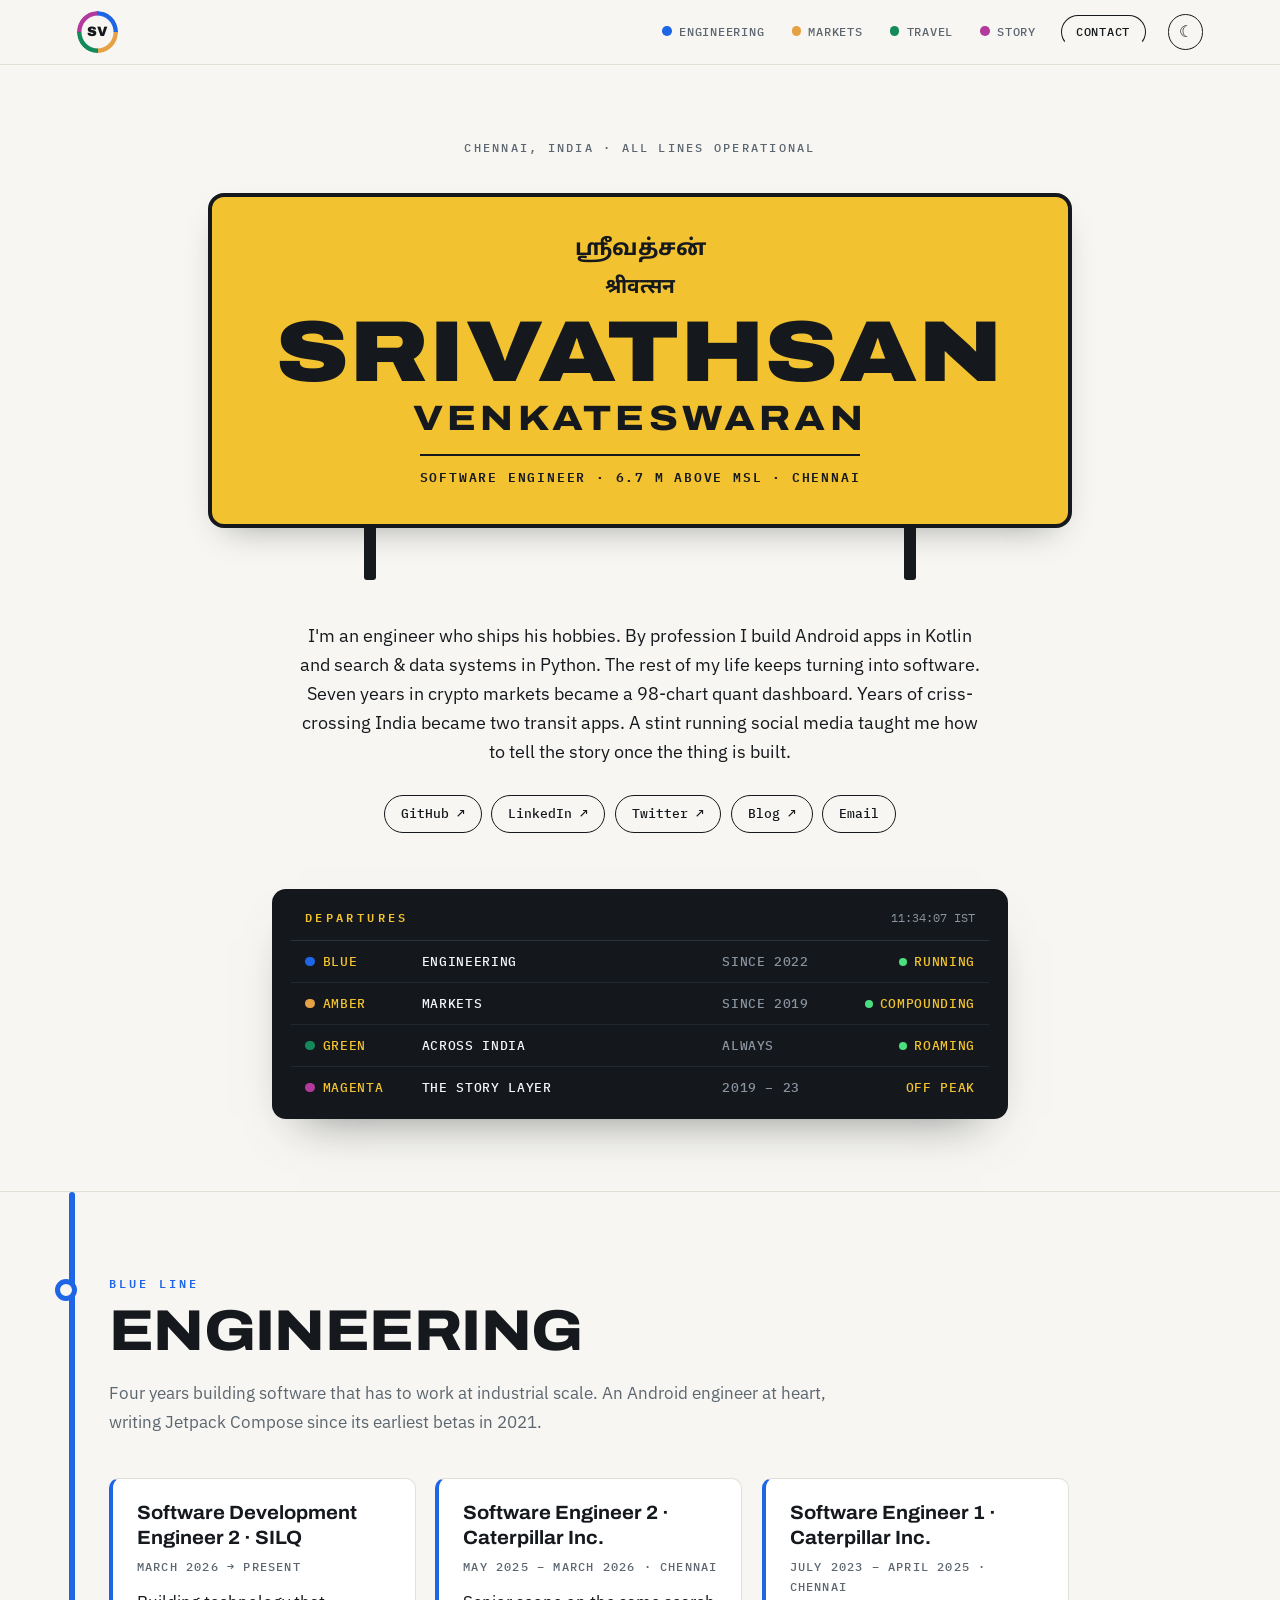
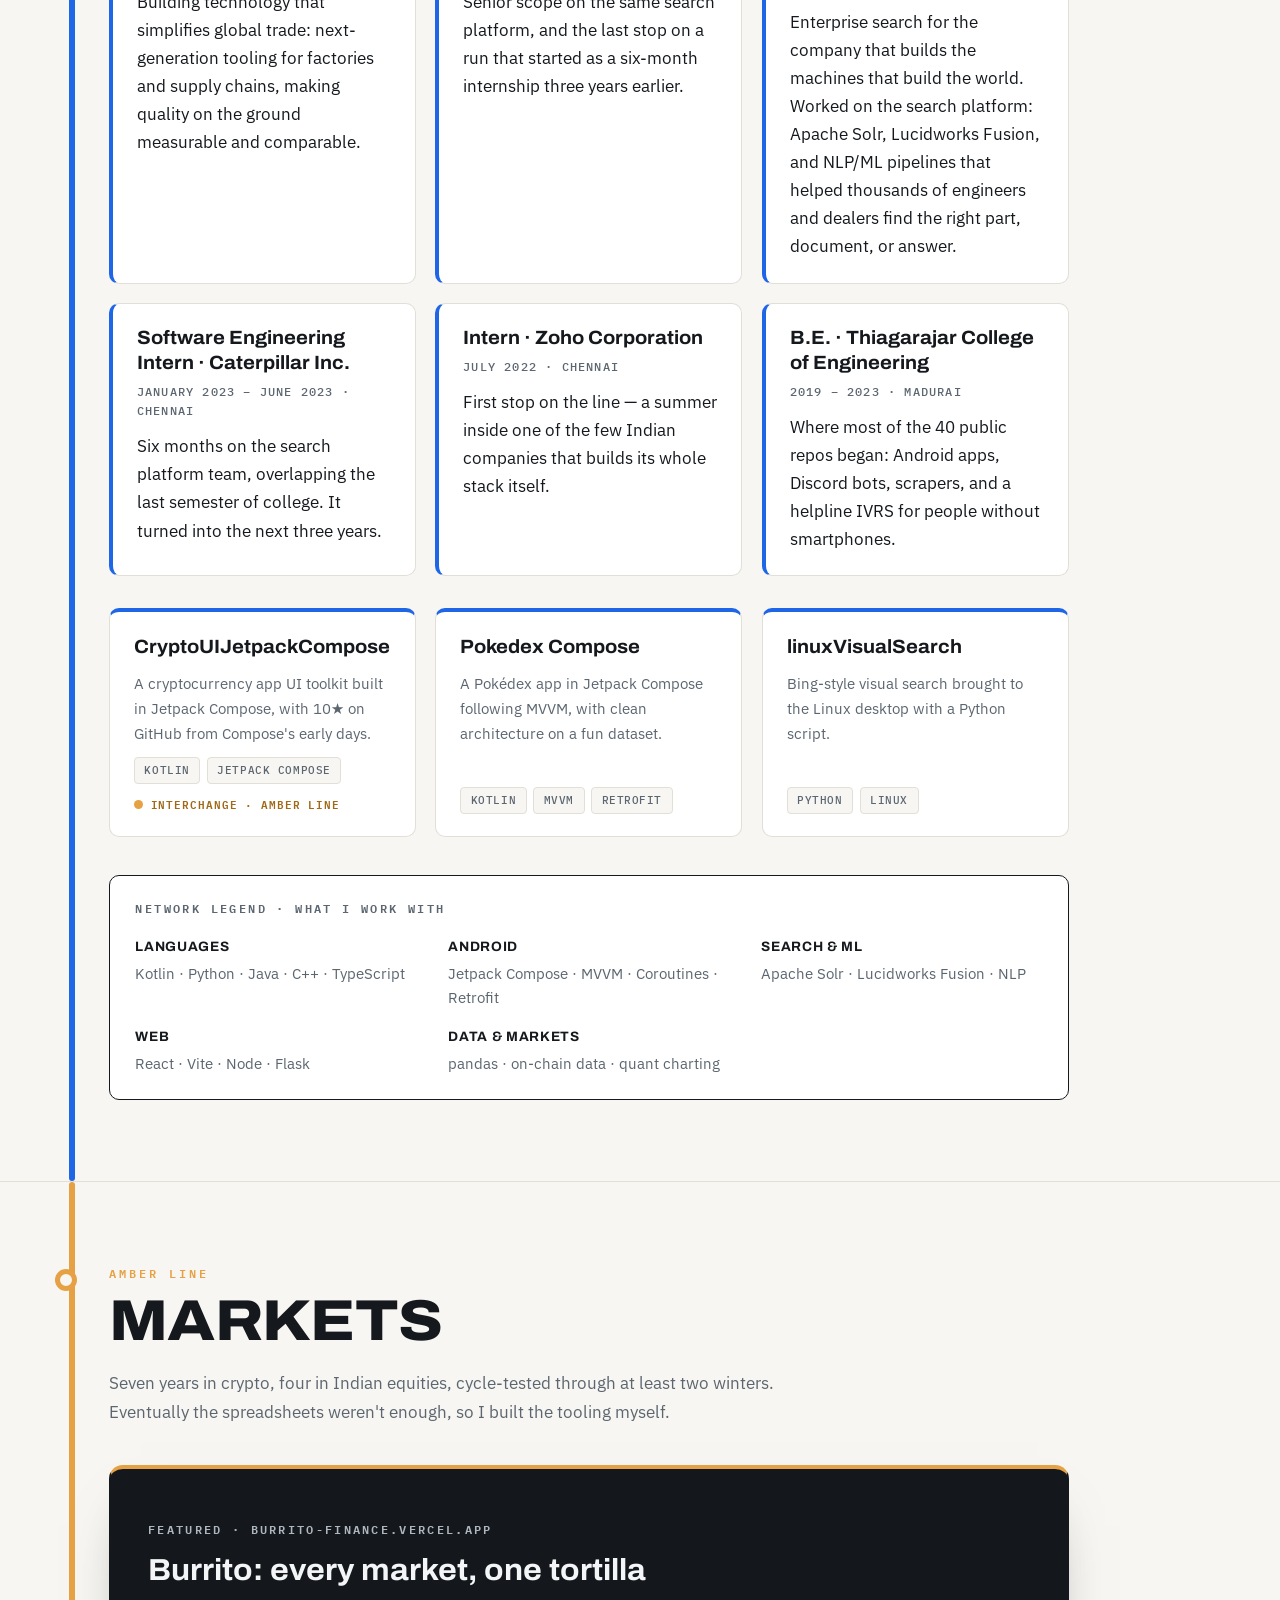
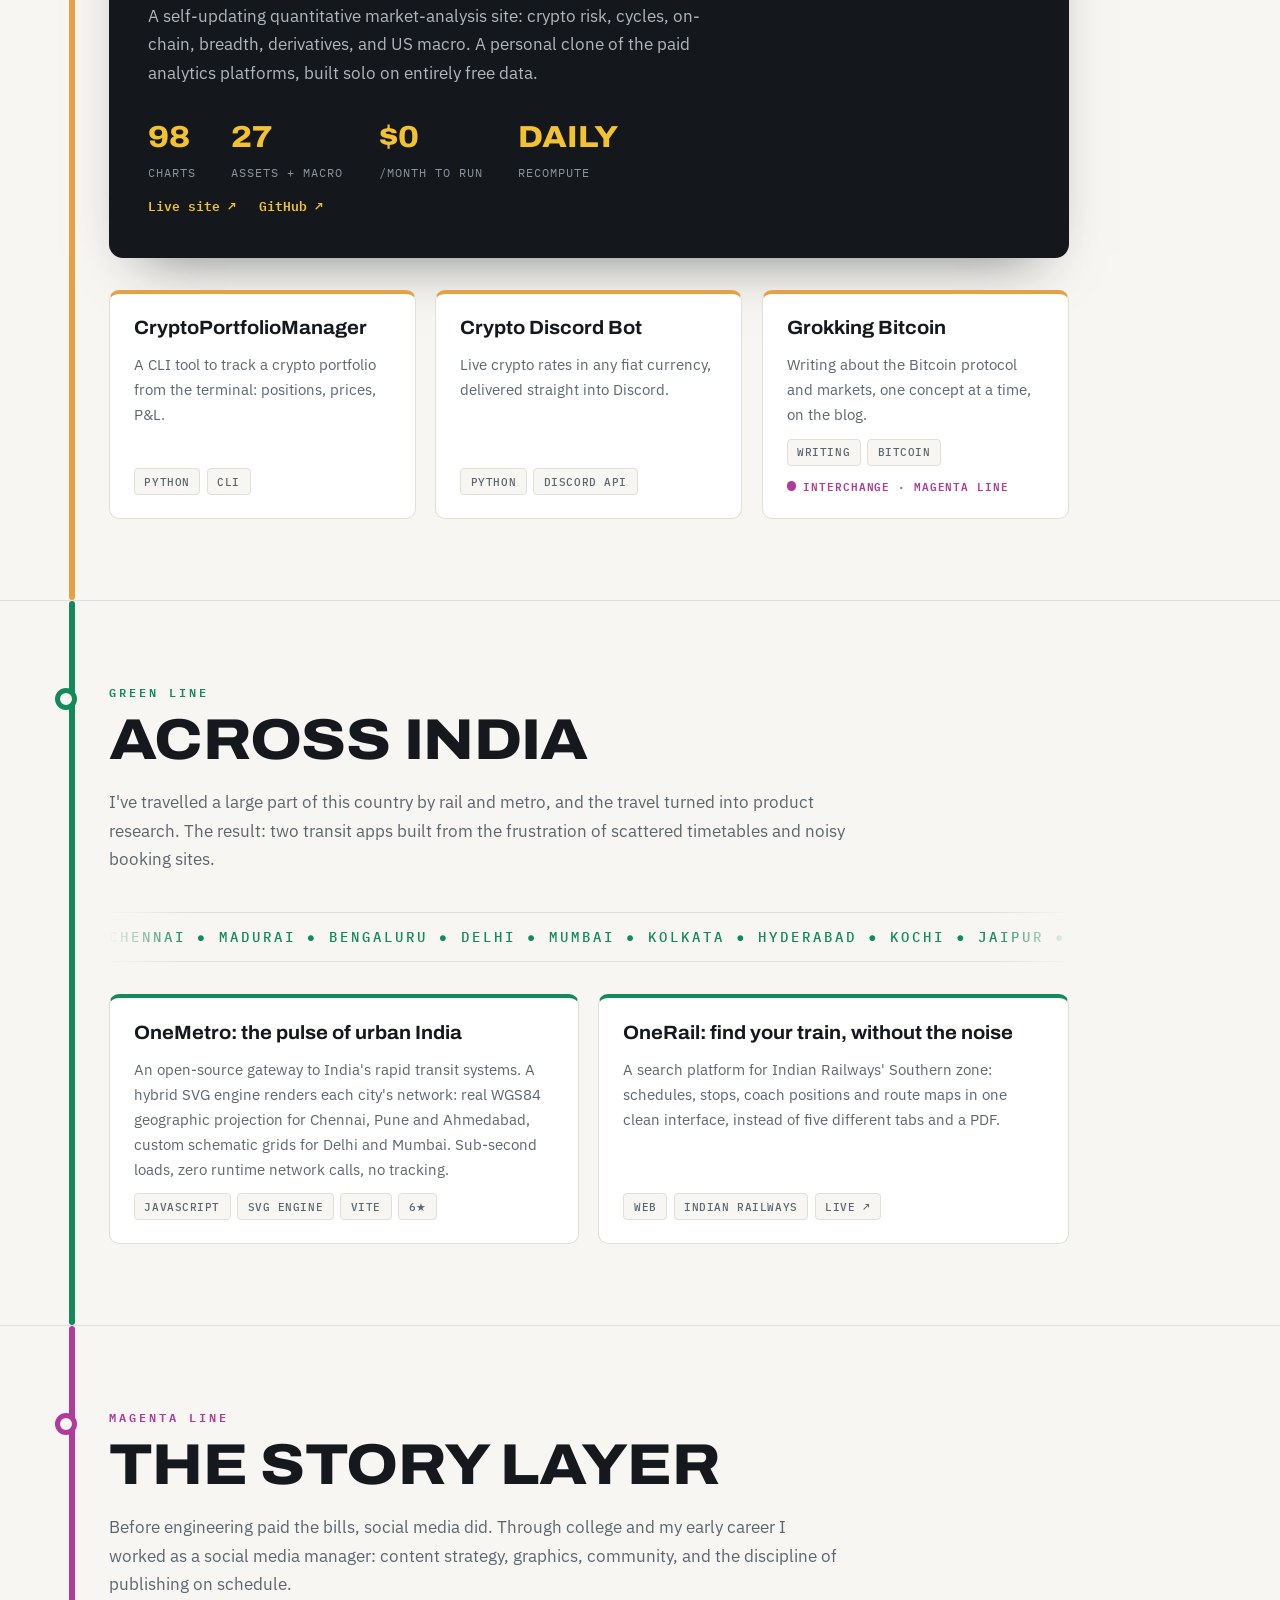
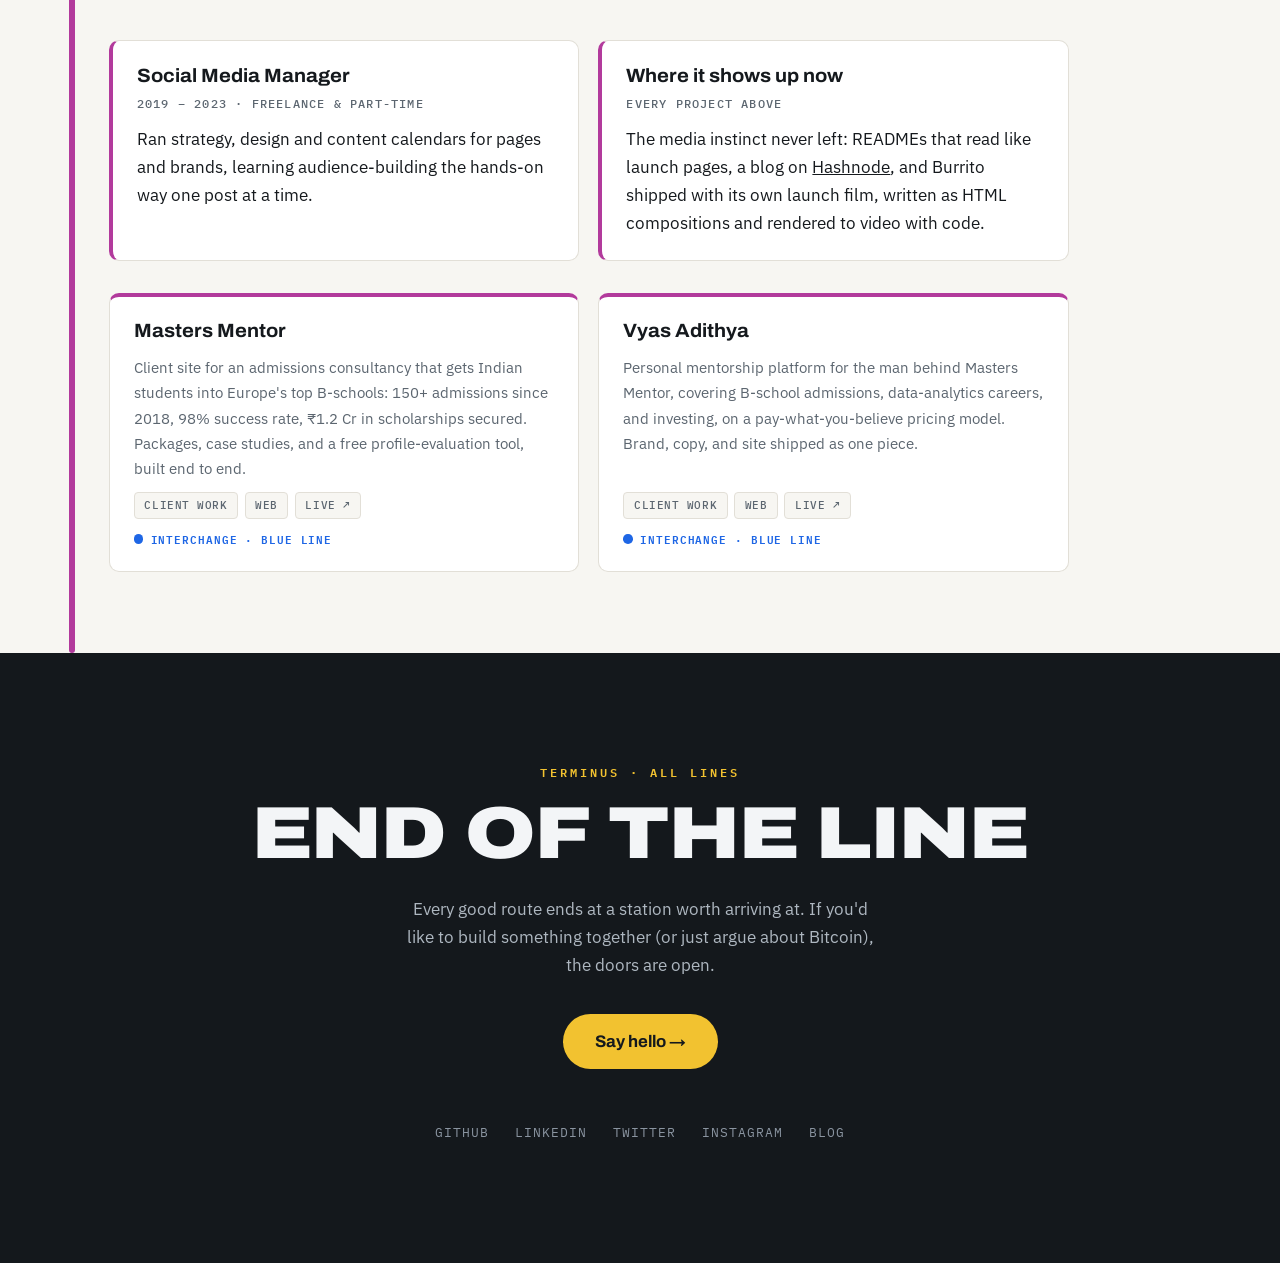
==== commit 1d3bde4f: "Expand engineering timeline with full career history The Blue Line collapsed three years of Caterpil" ====
--- a/index.html
+++ b/index.html
@@ -81,7 +81,7 @@
           <button class="dep-row" data-target="#engineering" data-line="blue" role="listitem">
             <span class="dep-line"><span class="dot" aria-hidden="true"></span>Blue</span>
             <span class="dep-dest">Engineering</span>
-            <span class="dep-since">Since 2023</span>
+            <span class="dep-since">Since 2022</span>
             <span class="dep-status"><span class="pulse" aria-hidden="true"></span>Running</span>
           </button>
           <button class="dep-row" data-target="#markets" data-line="amber" role="listitem">
@@ -113,7 +113,7 @@
         <p class="line-label">Blue Line</p>
         <h2>Engineering</h2>
         <p class="section-lede">
-          Three and a half years building software that has to work at industrial scale.
+          Four years building software that has to work at industrial scale.
           An Android engineer at heart, writing Jetpack Compose since its earliest betas in 2021.
         </p>
       </header>
@@ -129,13 +129,37 @@
           </p>
         </article>
         <article class="stop">
-          <h3>Software Engineer · Caterpillar Inc.</h3>
-          <p class="stop-when">2023 – 2026 · Chennai</p>
+          <h3>Software Engineer 2 · Caterpillar Inc.</h3>
+          <p class="stop-when">May 2025 – March 2026 · Chennai</p>
+          <p>
+            Senior scope on the same search platform, and the last stop on a run that
+            started as a six-month internship three years earlier.
+          </p>
+        </article>
+        <article class="stop">
+          <h3>Software Engineer 1 · Caterpillar Inc.</h3>
+          <p class="stop-when">July 2023 – April 2025 · Chennai</p>
           <p>
             Enterprise search for the company that builds the machines that build the
             world. Worked on the search platform: Apache Solr, Lucidworks Fusion, and
             NLP/ML pipelines that helped thousands of engineers and dealers find the
             right part, document, or answer.
+          </p>
+        </article>
+        <article class="stop">
+          <h3>Software Engineering Intern · Caterpillar Inc.</h3>
+          <p class="stop-when">January 2023 – June 2023 · Chennai</p>
+          <p>
+            Six months on the search platform team, overlapping the last semester of
+            college. It turned into the next three years.
+          </p>
+        </article>
+        <article class="stop">
+          <h3>Intern · Zoho Corporation</h3>
+          <p class="stop-when">July 2022 · Chennai</p>
+          <p>
+            First stop on the line — a summer inside one of the few Indian companies
+            that builds its whole stack itself.
           </p>
         </article>
         <article class="stop">
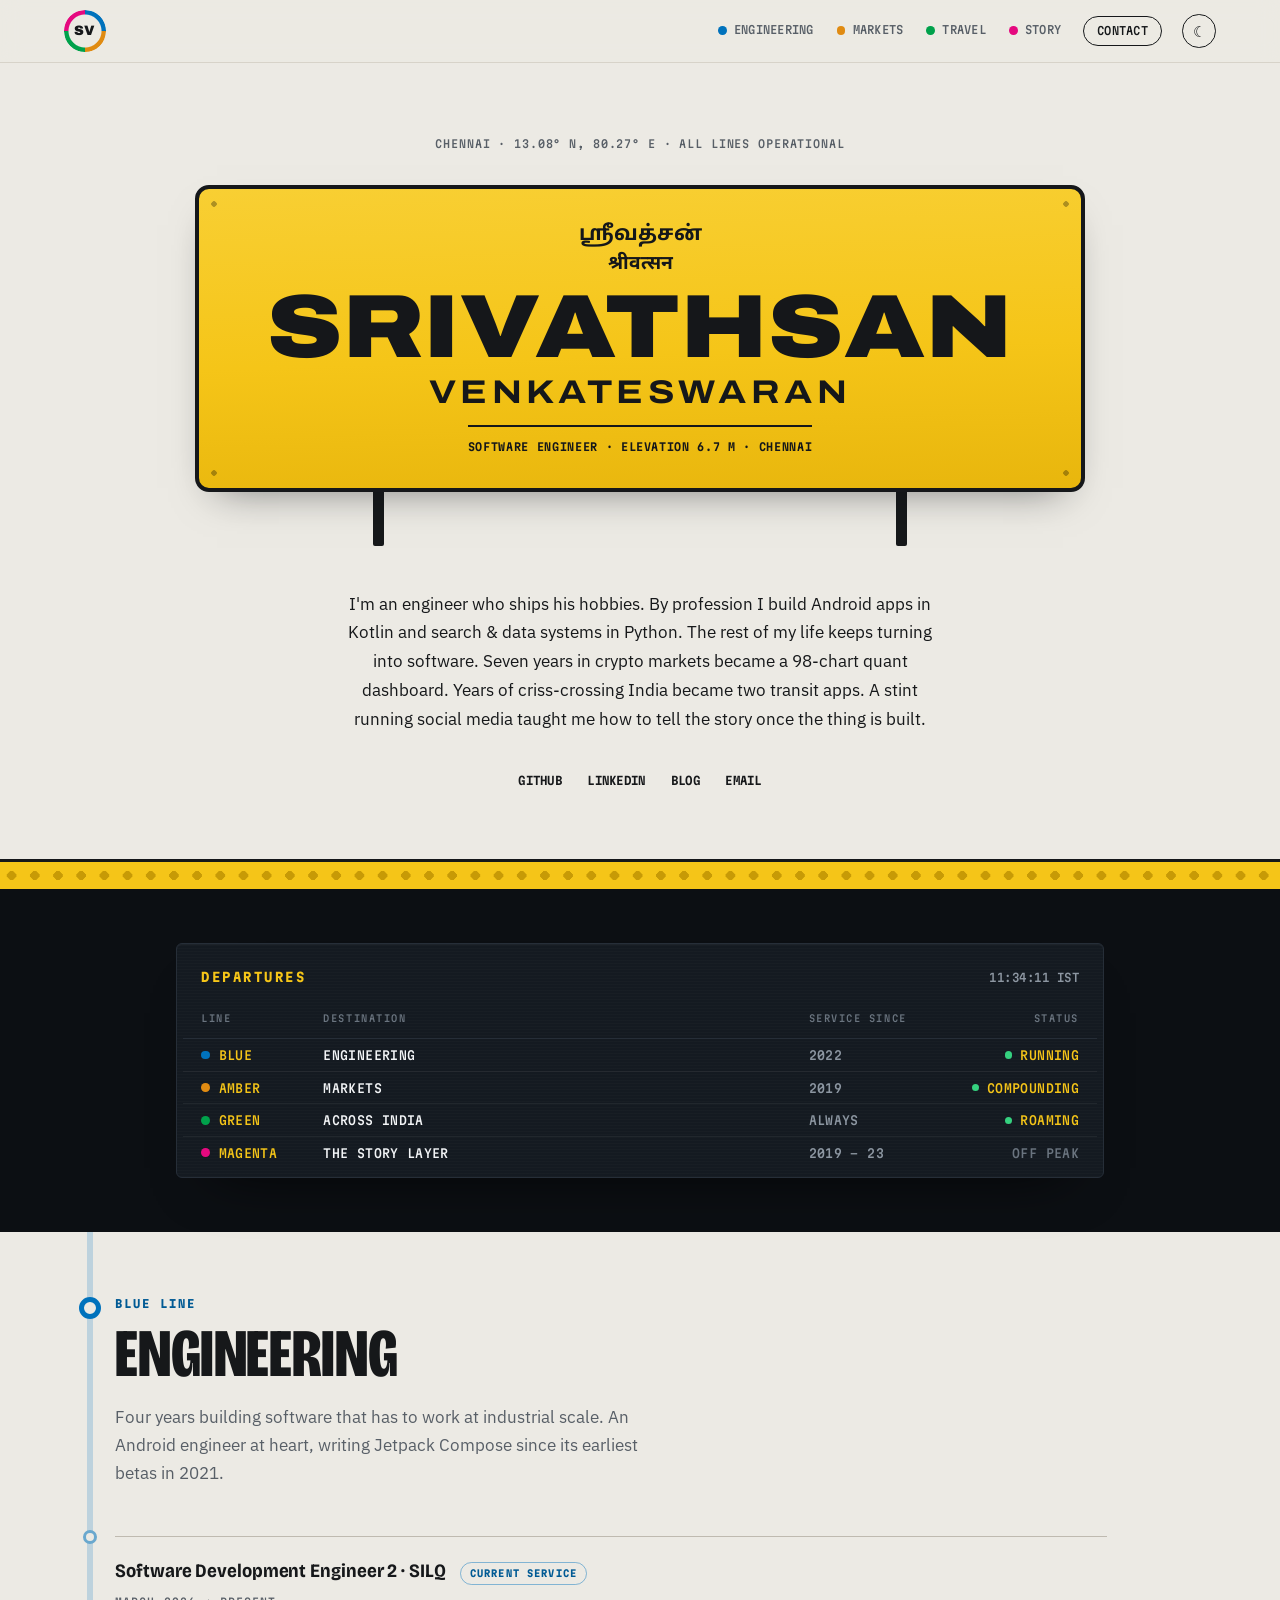
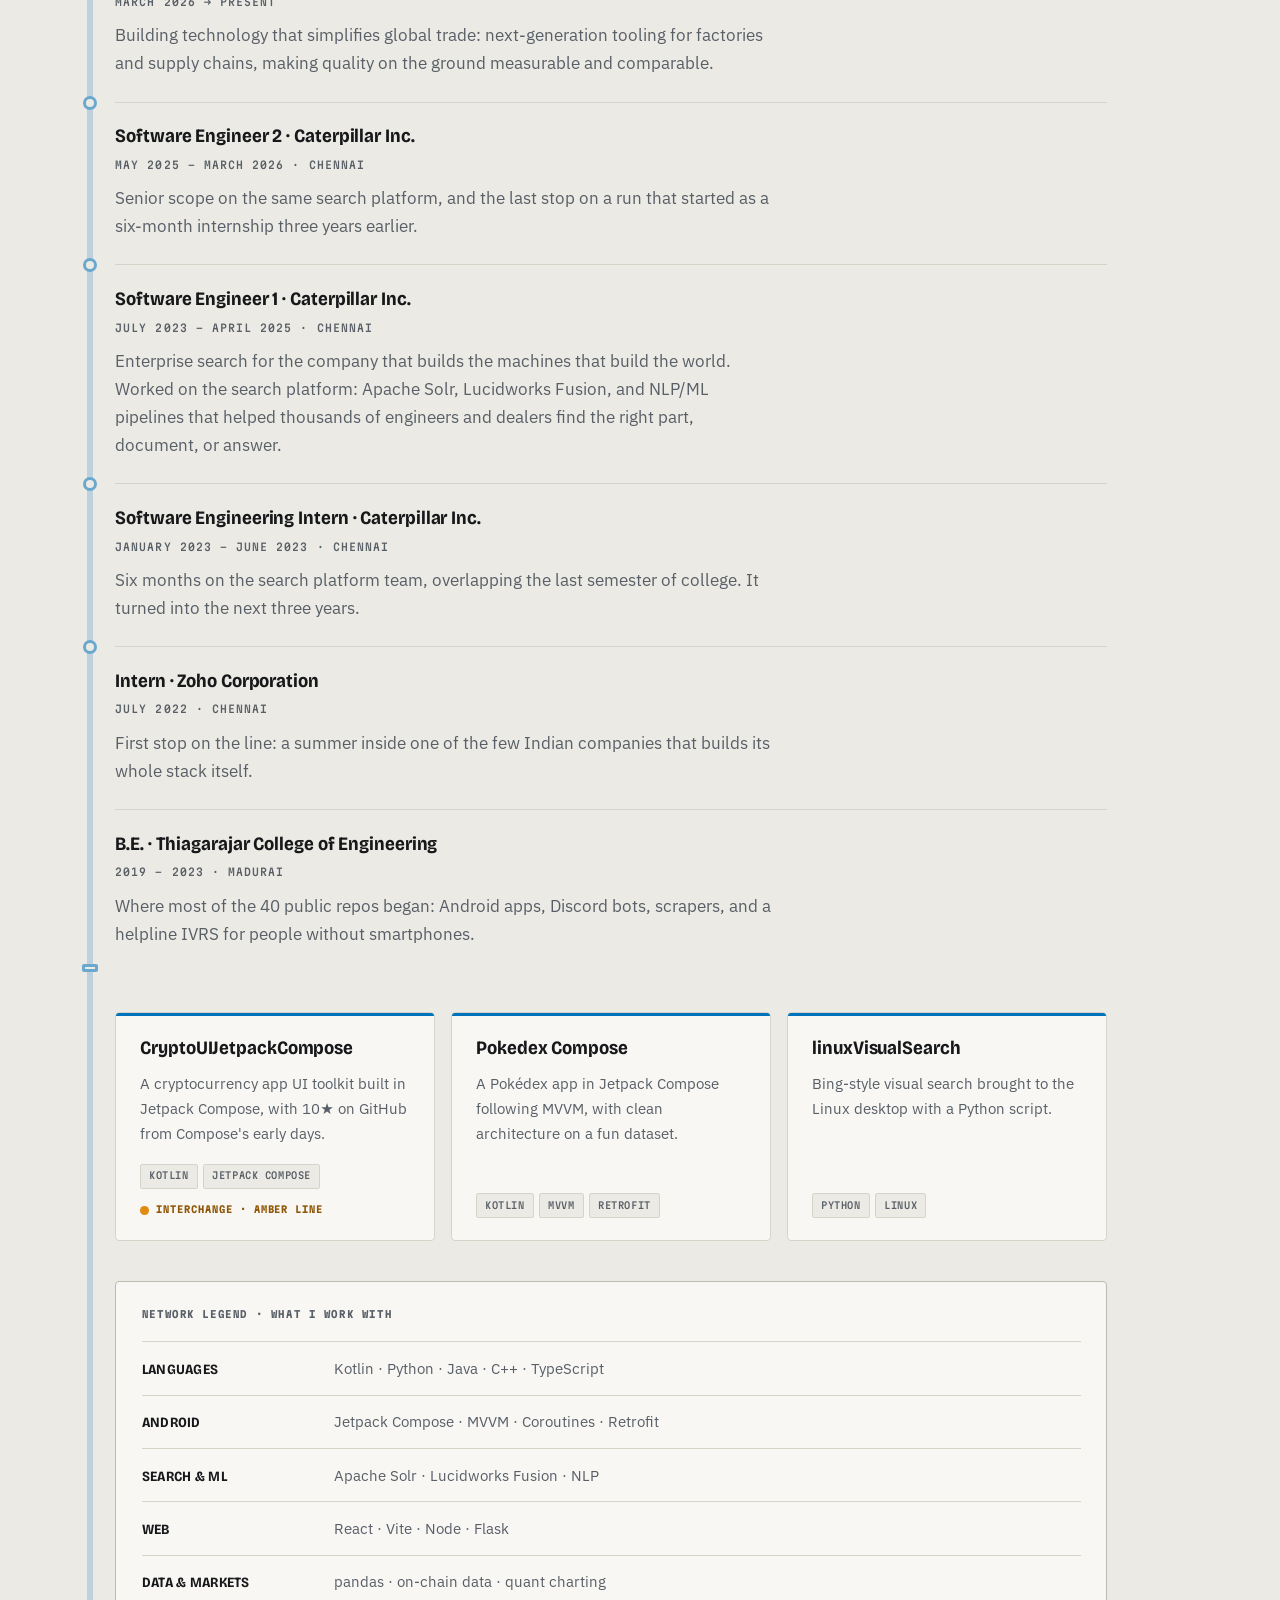
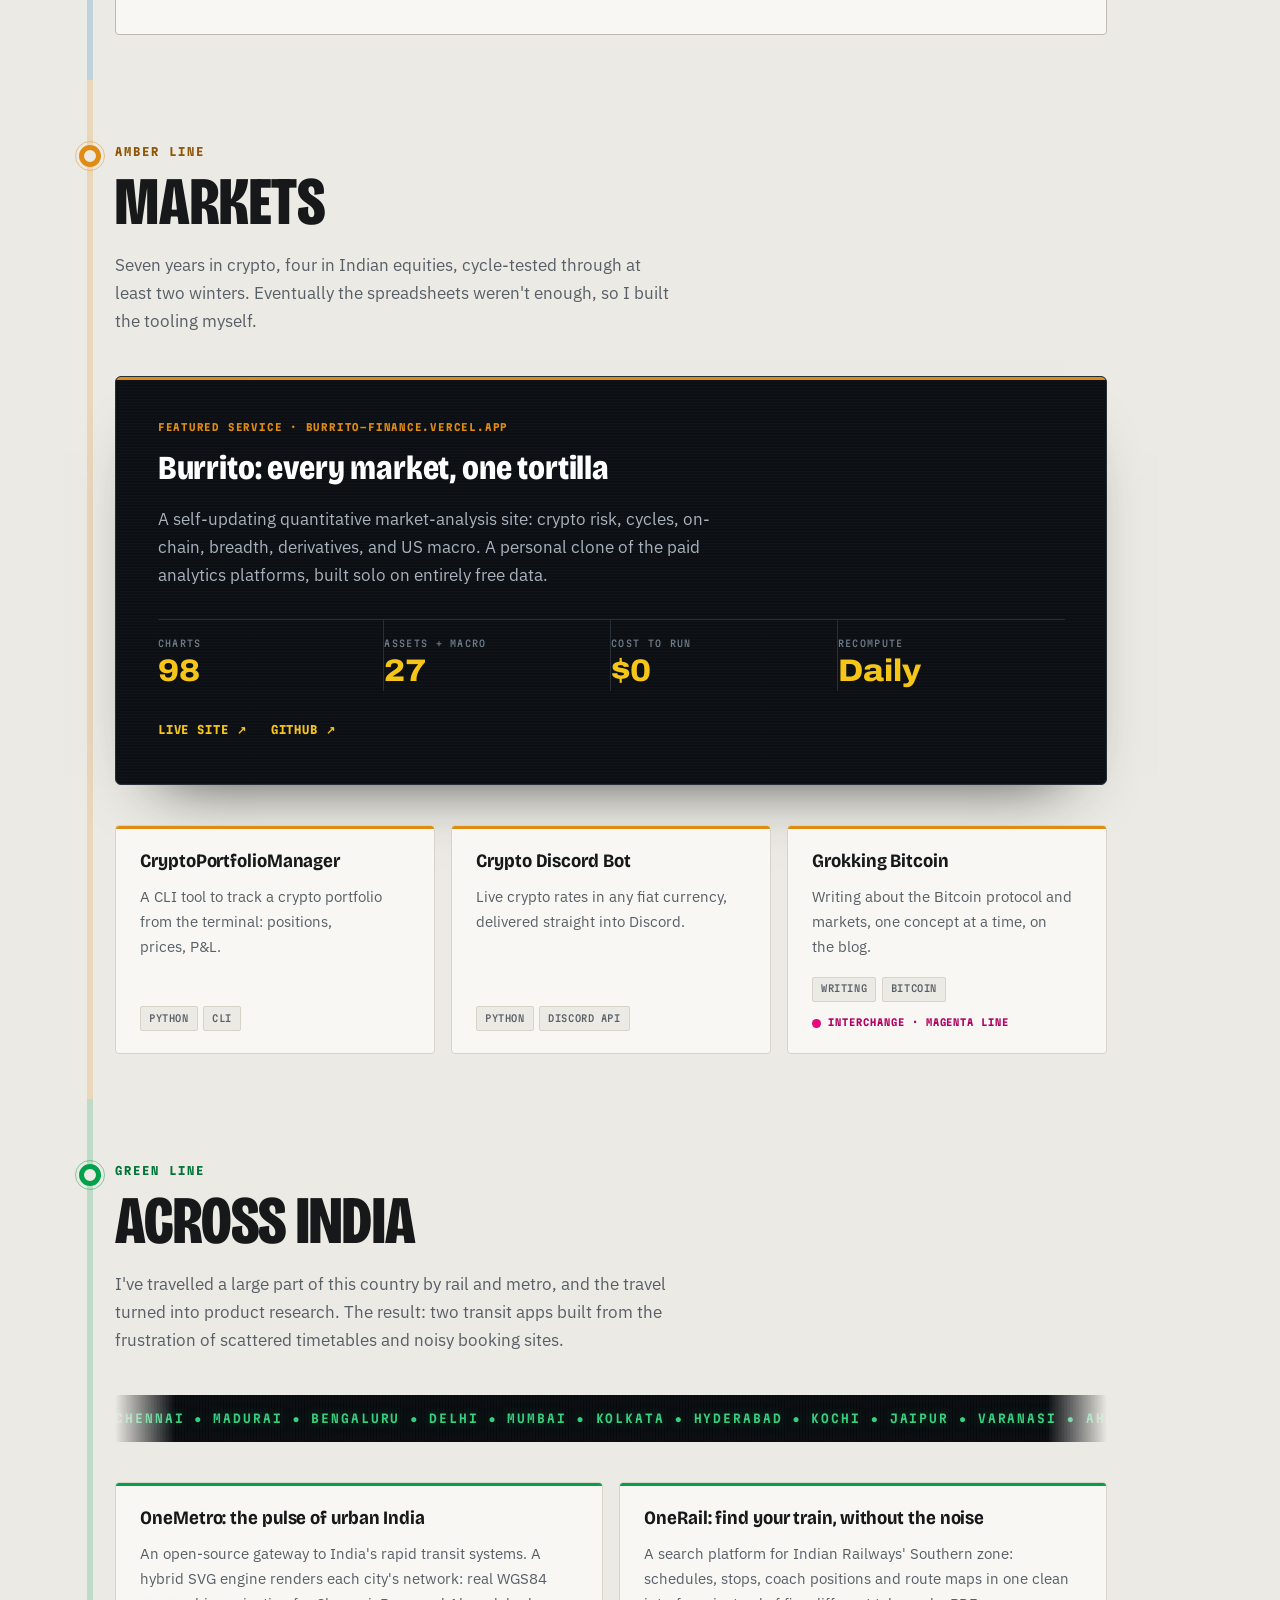
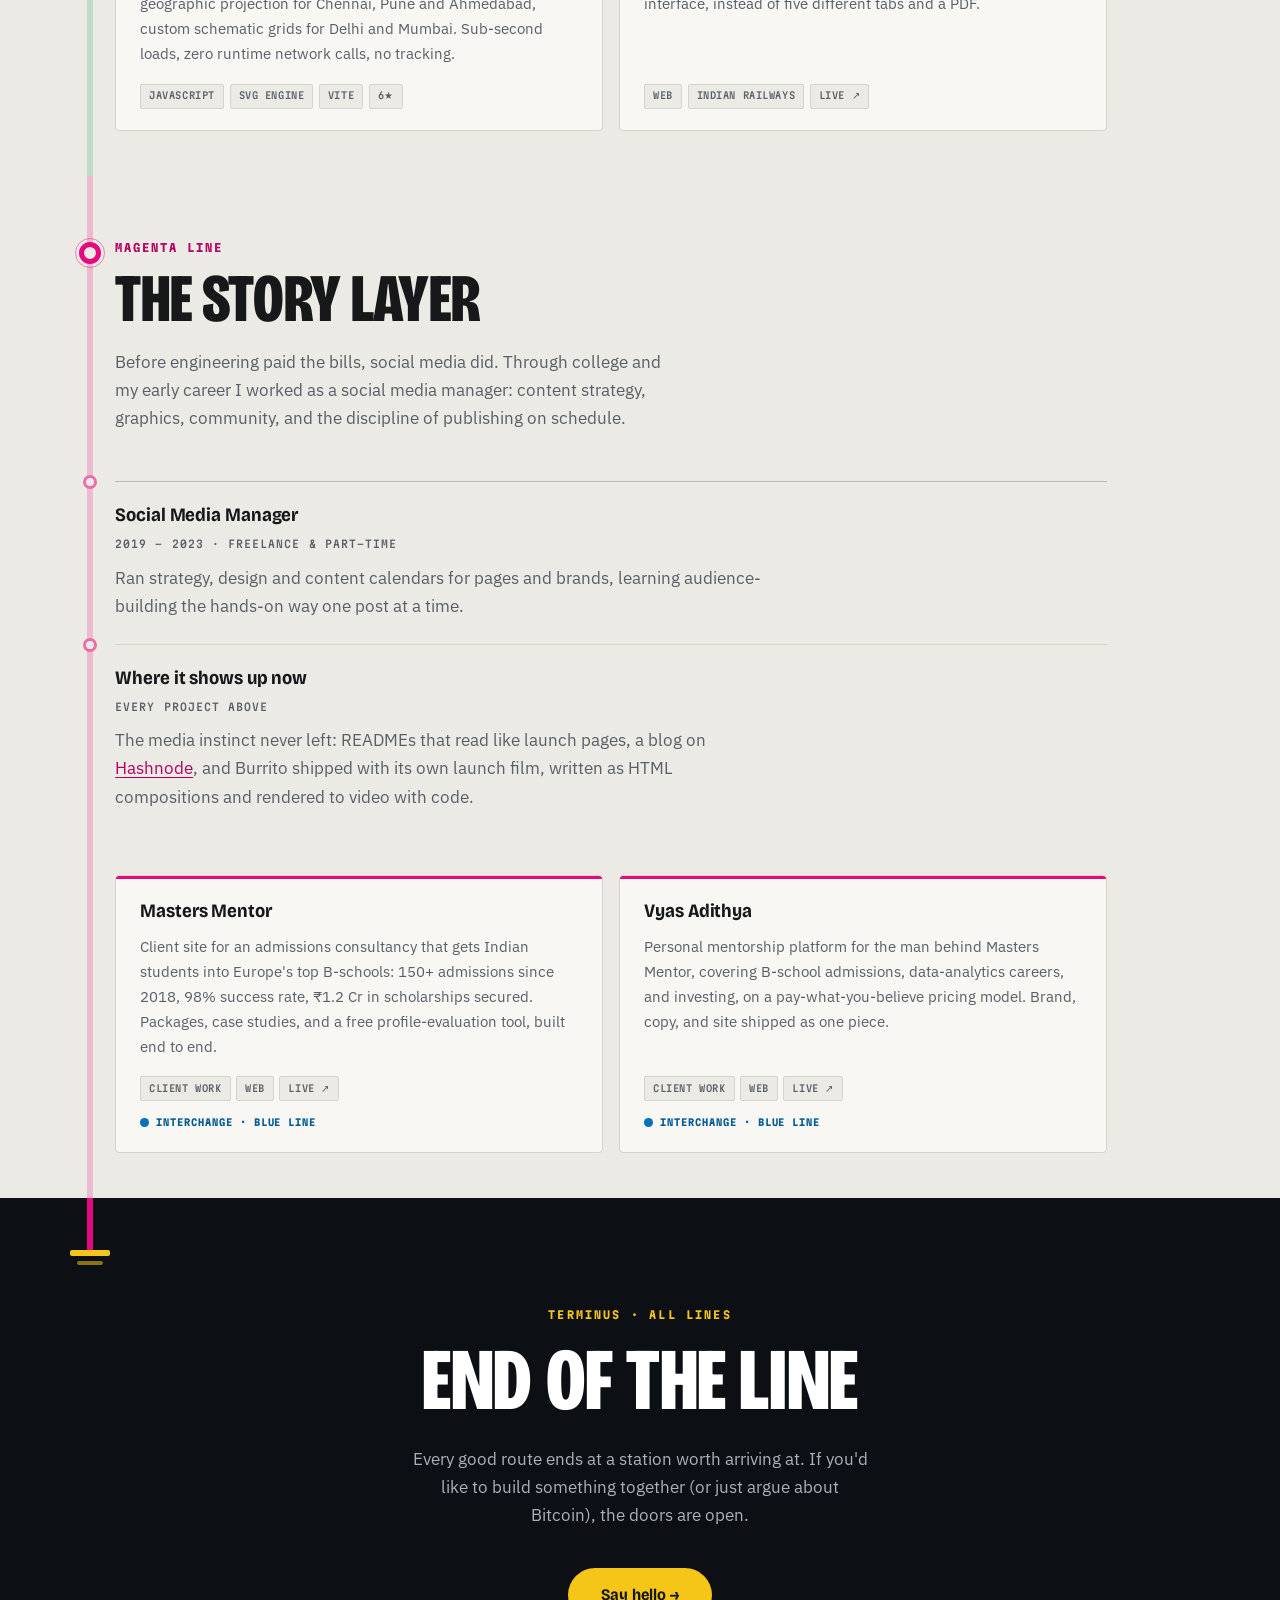
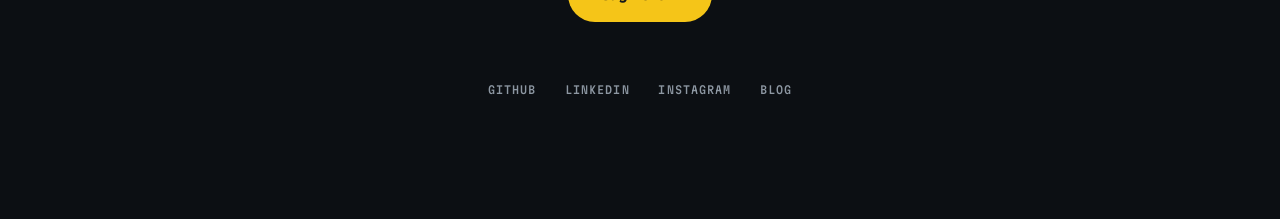
==== commit 528385c0: "Rebuild the UI around a real route network; drop Twitter The transit concept was decorated rather th" ====
--- a/index.html
+++ b/index.html
@@ -8,20 +8,25 @@
   <meta property="og:title" content="Srivathsan Venkateswaran" />
   <meta property="og:description" content="Engineer · Investor · Traveller · Storyteller. All lines, one network." />
   <meta property="og:type" content="website" />
-  <link rel="icon" href="data:image/svg+xml,%3Csvg xmlns='http://www.w3.org/2000/svg' viewBox='0 0 64 64'%3E%3Crect x='2' y='10' width='60' height='44' rx='8' fill='%23F2C230' stroke='%2315191D' stroke-width='4'/%3E%3Ctext x='32' y='44' font-family='Arial Black, sans-serif' font-size='30' font-weight='900' text-anchor='middle' fill='%2315191D'%3ESV%3C/text%3E%3C/svg%3E" />
+  <meta name="theme-color" content="#eceae4" />
+  <link rel="icon" href="data:image/svg+xml,%3Csvg xmlns='http://www.w3.org/2000/svg' viewBox='0 0 64 64'%3E%3Crect x='2' y='10' width='60' height='44' rx='8' fill='%23F5C518' stroke='%2315171A' stroke-width='4'/%3E%3Ctext x='32' y='44' font-family='Arial Black, sans-serif' font-size='30' font-weight='900' text-anchor='middle' fill='%2315171A'%3ESV%3C/text%3E%3C/svg%3E" />
   <script>
     // apply saved theme before first paint to avoid a flash
     const savedTheme = localStorage.getItem("theme");
     if (savedTheme === "light" || savedTheme === "dark") {
       document.documentElement.dataset.theme = savedTheme;
     }
+    // scroll reveals only hide content when there is JS around to reveal it again
+    document.documentElement.classList.add("js");
   </script>
   <link rel="preconnect" href="https://fonts.googleapis.com" />
   <link rel="preconnect" href="https://fonts.gstatic.com" crossorigin />
-  <link href="https://fonts.googleapis.com/css2?family=Archivo:wdth,wght@62..125,400..900&family=IBM+Plex+Sans:wght@400;500;600&family=IBM+Plex+Mono:wght@400;500;600&family=Noto+Sans+Tamil:wght@700&family=Noto+Sans+Devanagari:wght@700&display=swap" rel="stylesheet" />
+  <link href="https://fonts.googleapis.com/css2?family=Archivo:wdth,wght@62..125,400..900&family=Bricolage+Grotesque:opsz,wdth,wght@12..96,75..100,300..800&family=IBM+Plex+Sans:wght@400;500;600&family=Martian+Mono:wdth,wght@75..112.5,300..700&family=Noto+Sans+Devanagari:wght@700&family=Noto+Sans+Tamil:wght@700&display=swap" rel="stylesheet" />
   <link rel="stylesheet" href="styles.css" />
 </head>
 <body>
+
+  <a class="skip-link" href="#top">Skip to content</a>
 
   <header class="site-header">
     <a class="roundel" href="#top" aria-label="Back to top">
@@ -42,7 +47,7 @@
 
     <!-- ======================= HERO ======================= -->
     <section class="hero">
-      <p class="eyebrow load-reveal">Chennai, India · All lines operational</p>
+      <p class="eyebrow load-reveal">Chennai · 13.08° N, 80.27° E · All lines operational</p>
 
       <div class="signpost load-reveal" role="img" aria-label="Indian Railways style station name board reading Srivathsan Venkateswaran, software engineer, Chennai">
         <div class="board">
@@ -50,7 +55,7 @@
           <span class="board-hindi" lang="hi">श्रीवत्सन</span>
           <span class="board-name">Srivathsan</span>
           <span class="board-surname">Venkateswaran</span>
-          <span class="board-meta">Software Engineer · 6.7 m above MSL · Chennai</span>
+          <span class="board-meta">Software Engineer · Elevation 6.7 m · Chennai</span>
         </div>
         <div class="board-legs" aria-hidden="true"><span></span><span></span></div>
       </div>
@@ -64,50 +69,61 @@
       </p>
 
       <ul class="hero-links load-reveal">
-        <li><a href="https://github.com/srivathsanvenkateswaran" target="_blank" rel="noopener">GitHub ↗</a></li>
-        <li><a href="https://www.linkedin.com/in/srivathsanvenkateswaran/" target="_blank" rel="noopener">LinkedIn ↗</a></li>
-        <li><a href="https://twitter.com/SrivathsanVKV" target="_blank" rel="noopener">Twitter ↗</a></li>
-        <li><a href="https://srivathsan.hashnode.dev" target="_blank" rel="noopener">Blog ↗</a></li>
+        <li><a href="https://github.com/srivathsanvenkateswaran" target="_blank" rel="noopener">GitHub</a></li>
+        <li><a href="https://www.linkedin.com/in/srivathsanvenkateswaran/" target="_blank" rel="noopener">LinkedIn</a></li>
+        <li><a href="https://srivathsan.hashnode.dev" target="_blank" rel="noopener">Blog</a></li>
         <li><a href="mailto:srivathsanvenkateswaran@gmail.com">Email</a></li>
       </ul>
-
-      <!-- Departures board doubles as navigation -->
-      <div class="departures load-reveal" aria-label="Departures board: jump to a section">
+    </section>
+
+    <!-- platform-edge tactile paving: hero ends, concourse begins -->
+    <div class="tactile" aria-hidden="true"></div>
+
+    <!-- ======================= DEPARTURES ======================= -->
+    <section class="board-band" aria-label="Departures board: jump to a section">
+      <div class="departures observe">
         <div class="departures-head">
           <span class="departures-title">Departures</span>
-          <span class="departures-clock" id="ist-clock" aria-hidden="true">--:--:-- IST</span>
+          <span class="departures-clock" id="ist-clock">--:--:-- IST</span>
         </div>
-        <div class="departures-rows" role="list">
-          <button class="dep-row" data-target="#engineering" data-line="blue" role="listitem">
+        <div class="departures-cols" aria-hidden="true">
+          <span>Line</span><span>Destination</span><span>Service since</span><span>Status</span>
+        </div>
+        <div class="departures-rows">
+          <button class="dep-row" data-target="#engineering" data-line="blue">
             <span class="dep-line"><span class="dot" aria-hidden="true"></span>Blue</span>
             <span class="dep-dest">Engineering</span>
-            <span class="dep-since">Since 2022</span>
+            <span class="dep-since">2022</span>
             <span class="dep-status"><span class="pulse" aria-hidden="true"></span>Running</span>
           </button>
-          <button class="dep-row" data-target="#markets" data-line="amber" role="listitem">
+          <button class="dep-row" data-target="#markets" data-line="amber">
             <span class="dep-line"><span class="dot" aria-hidden="true"></span>Amber</span>
             <span class="dep-dest">Markets</span>
-            <span class="dep-since">Since 2019</span>
+            <span class="dep-since">2019</span>
             <span class="dep-status"><span class="pulse" aria-hidden="true"></span>Compounding</span>
           </button>
-          <button class="dep-row" data-target="#travel" data-line="green" role="listitem">
+          <button class="dep-row" data-target="#travel" data-line="green">
             <span class="dep-line"><span class="dot" aria-hidden="true"></span>Green</span>
             <span class="dep-dest">Across India</span>
             <span class="dep-since">Always</span>
             <span class="dep-status"><span class="pulse" aria-hidden="true"></span>Roaming</span>
           </button>
-          <button class="dep-row" data-target="#story" data-line="magenta" role="listitem">
+          <button class="dep-row" data-target="#story" data-line="magenta">
             <span class="dep-line"><span class="dot" aria-hidden="true"></span>Magenta</span>
             <span class="dep-dest">The Story Layer</span>
             <span class="dep-since">2019 – 23</span>
-            <span class="dep-status">Off peak</span>
+            <span class="dep-status dep-status-off">Off peak</span>
           </button>
         </div>
       </div>
     </section>
 
+    <div class="network">
+
     <!-- ======================= BLUE LINE · ENGINEERING ======================= -->
     <section class="line-section" id="engineering" data-line="blue">
+      <span class="rail" aria-hidden="true"><i></i></span>
+
       <header class="station-head observe">
         <span class="station-marker" aria-hidden="true"></span>
         <p class="line-label">Blue Line</p>
@@ -118,28 +134,34 @@
         </p>
       </header>
 
-      <div class="timeline observe">
-        <article class="stop">
-          <h3>Software Development Engineer 2 · SILQ</h3>
+      <div class="route observe">
+        <article class="stop">
+          <span class="stop-tick" aria-hidden="true"></span>
+          <div class="stop-bar">
+            <h3>Software Development Engineer 2 · SILQ</h3>
+            <span class="stop-flag">Current service</span>
+          </div>
           <p class="stop-when">March 2026 → Present</p>
-          <p>
+          <p class="stop-text">
             Building technology that simplifies global trade: next-generation tooling
             for factories and supply chains, making quality on the ground measurable
             and comparable.
           </p>
         </article>
         <article class="stop">
-          <h3>Software Engineer 2 · Caterpillar Inc.</h3>
+          <span class="stop-tick" aria-hidden="true"></span>
+          <div class="stop-bar"><h3>Software Engineer 2 · Caterpillar Inc.</h3></div>
           <p class="stop-when">May 2025 – March 2026 · Chennai</p>
-          <p>
+          <p class="stop-text">
             Senior scope on the same search platform, and the last stop on a run that
             started as a six-month internship three years earlier.
           </p>
         </article>
         <article class="stop">
-          <h3>Software Engineer 1 · Caterpillar Inc.</h3>
+          <span class="stop-tick" aria-hidden="true"></span>
+          <div class="stop-bar"><h3>Software Engineer 1 · Caterpillar Inc.</h3></div>
           <p class="stop-when">July 2023 – April 2025 · Chennai</p>
-          <p>
+          <p class="stop-text">
             Enterprise search for the company that builds the machines that build the
             world. Worked on the search platform: Apache Solr, Lucidworks Fusion, and
             NLP/ML pipelines that helped thousands of engineers and dealers find the
@@ -147,25 +169,28 @@
           </p>
         </article>
         <article class="stop">
-          <h3>Software Engineering Intern · Caterpillar Inc.</h3>
+          <span class="stop-tick" aria-hidden="true"></span>
+          <div class="stop-bar"><h3>Software Engineering Intern · Caterpillar Inc.</h3></div>
           <p class="stop-when">January 2023 – June 2023 · Chennai</p>
-          <p>
+          <p class="stop-text">
             Six months on the search platform team, overlapping the last semester of
             college. It turned into the next three years.
           </p>
         </article>
         <article class="stop">
-          <h3>Intern · Zoho Corporation</h3>
+          <span class="stop-tick" aria-hidden="true"></span>
+          <div class="stop-bar"><h3>Intern · Zoho Corporation</h3></div>
           <p class="stop-when">July 2022 · Chennai</p>
-          <p>
-            First stop on the line — a summer inside one of the few Indian companies
+          <p class="stop-text">
+            First stop on the line: a summer inside one of the few Indian companies
             that builds its whole stack itself.
           </p>
         </article>
         <article class="stop">
-          <h3>B.E. · Thiagarajar College of Engineering</h3>
+          <span class="stop-tick stop-tick-origin" aria-hidden="true"></span>
+          <div class="stop-bar"><h3>B.E. · Thiagarajar College of Engineering</h3></div>
           <p class="stop-when">2019 – 2023 · Madurai</p>
-          <p>
+          <p class="stop-text">
             Where most of the 40 public repos began: Android apps, Discord bots, scrapers,
             and a helpline IVRS for people without smartphones.
           </p>
@@ -205,8 +230,10 @@
 
     <!-- ======================= AMBER LINE · MARKETS ======================= -->
     <section class="line-section" id="markets" data-line="amber">
+      <span class="rail" aria-hidden="true"><i></i></span>
+
       <header class="station-head observe">
-        <span class="station-marker" aria-hidden="true"></span>
+        <span class="station-marker station-marker-interchange" aria-hidden="true"></span>
         <p class="line-label">Amber Line</p>
         <h2>Markets</h2>
         <p class="section-lede">
@@ -216,18 +243,18 @@
       </header>
 
       <article class="featured-card observe">
-        <p class="featured-label">Featured · burrito-finance.vercel.app</p>
+        <p class="featured-label">Featured service · burrito-finance.vercel.app</p>
         <h3><a href="https://github.com/srivathsanvenkateswaran/Burrito" target="_blank" rel="noopener">Burrito: every market, one tortilla</a></h3>
-        <p>
+        <p class="featured-text">
           A self-updating quantitative market-analysis site: crypto risk, cycles, on-chain,
           breadth, derivatives, and US macro. A personal clone of the paid analytics
           platforms, built solo on entirely free data.
         </p>
         <ul class="featured-stats">
-          <li><strong>98</strong> charts</li>
-          <li><strong>27</strong> assets + macro</li>
-          <li><strong>$0</strong>/month to run</li>
-          <li><strong>Daily</strong> recompute</li>
+          <li><span>Charts</span><strong>98</strong></li>
+          <li><span>Assets + macro</span><strong>27</strong></li>
+          <li><span>Cost to run</span><strong>$0</strong></li>
+          <li><span>Recompute</span><strong>Daily</strong></li>
         </ul>
         <p class="featured-links">
           <a href="https://burrito-finance.vercel.app" target="_blank" rel="noopener">Live site ↗</a>
@@ -257,8 +284,10 @@
 
     <!-- ======================= GREEN LINE · TRAVEL ======================= -->
     <section class="line-section" id="travel" data-line="green">
+      <span class="rail" aria-hidden="true"><i></i></span>
+
       <header class="station-head observe">
-        <span class="station-marker" aria-hidden="true"></span>
+        <span class="station-marker station-marker-interchange" aria-hidden="true"></span>
         <p class="line-label">Green Line</p>
         <h2>Across India</h2>
         <p class="section-lede">
@@ -299,8 +328,10 @@
 
     <!-- ======================= MAGENTA LINE · STORY ======================= -->
     <section class="line-section" id="story" data-line="magenta">
+      <span class="rail" aria-hidden="true"><i></i></span>
+
       <header class="station-head observe">
-        <span class="station-marker" aria-hidden="true"></span>
+        <span class="station-marker station-marker-interchange" aria-hidden="true"></span>
         <p class="line-label">Magenta Line</p>
         <h2>The Story Layer</h2>
         <p class="section-lede">
@@ -310,19 +341,21 @@
         </p>
       </header>
 
-      <div class="story-grid observe">
-        <article class="stop">
-          <h3>Social Media Manager</h3>
+      <div class="route observe">
+        <article class="stop">
+          <span class="stop-tick" aria-hidden="true"></span>
+          <div class="stop-bar"><h3>Social Media Manager</h3></div>
           <p class="stop-when">2019 – 2023 · Freelance &amp; part-time</p>
-          <p>
+          <p class="stop-text">
             Ran strategy, design and content calendars for pages and brands, learning
             audience-building the hands-on way one post at a time.
           </p>
         </article>
         <article class="stop">
-          <h3>Where it shows up now</h3>
+          <span class="stop-tick" aria-hidden="true"></span>
+          <div class="stop-bar"><h3>Where it shows up now</h3></div>
           <p class="stop-when">Every project above</p>
-          <p>
+          <p class="stop-text">
             The media instinct never left: READMEs that read like launch pages, a blog on
             <a href="https://srivathsan.hashnode.dev" target="_blank" rel="noopener">Hashnode</a>,
             and Burrito shipped with its own launch film, written as HTML compositions and
@@ -356,8 +389,11 @@
       </div>
     </section>
 
+    </div><!-- /.network -->
+
     <!-- ======================= TERMINUS · CONTACT ======================= -->
     <section class="terminus" id="contact">
+      <div class="buffer" aria-hidden="true"><span></span><span></span></div>
       <p class="line-label observe">Terminus · All lines</p>
       <h2 class="observe">End of the line</h2>
       <p class="terminus-lede observe">
@@ -370,8 +406,7 @@
       <ul class="footer-links observe">
         <li><a href="https://github.com/srivathsanvenkateswaran" target="_blank" rel="noopener">GitHub</a></li>
         <li><a href="https://www.linkedin.com/in/srivathsanvenkateswaran/" target="_blank" rel="noopener">LinkedIn</a></li>
-        <li><a href="https://twitter.com/SrivathsanVKV" target="_blank" rel="noopener">Twitter</a></li>
-        <li><a href="https://www.instagram.com/srivathsan___" target="_blank" rel="noopener">Instagram</a></li>
+        <li><a href="https://www.instagram.com/_vathsan" target="_blank" rel="noopener">Instagram</a></li>
         <li><a href="https://srivathsan.hashnode.dev" target="_blank" rel="noopener">Blog</a></li>
       </ul>
       <p class="colophon observe">
--- a/styles.css
+++ b/styles.css
@@ -1,52 +1,79 @@
 /* ============================================================
    Srivathsan Venkateswaran — portfolio
-   Concept: an Indian transit network. Station-board hero,
-   departures-board nav, four colored lines for four facets.
+   Concept: an Indian transit network.
+   - Hero: an Indian Railways station name board
+   - A platform-edge tactile strip, then a departures concourse
+   - One route spine down the page: it fills in as you travel,
+     and each station lights up as your train passes it
+   Palette: line liveries sampled from Indian metro networks;
+   yellow taken from IR station boards.
    ============================================================ */
 
 :root {
-  --paper: #f7f6f2;
-  --ink: #15191d;
-  --muted: #5c6670;
-  --hairline: #e2dfd7;
-  --surface: #ffffff;
-  --night: #14181c;
-  --night-soft: #1e242b;
-  --night-edge: transparent;
-  --board-yellow: #f2c230;
-  --board-ink: #15191d;
-
-  --blue: #1e66e5;
-  --amber: #e6a144;
-  --amber-text: #a06817;
-  --green: #148a5b;
-  --magenta: #b23a9c;
-
-  --font-display: "Archivo", system-ui, sans-serif;
+  /* surfaces */
+  --paper: #eceae4;          /* platform concrete */
+  --surface: #f8f7f4;
+  --ink: #16181a;
+  --muted: #585f67;
+  --hairline: #d7d3c9;
+  --hairline-strong: #bfbab0;
+
+  /* night surfaces — used in the dark bands even in day service */
+  --night: #0c0f13;
+  --night-2: #141a21;
+  --night-3: #1c232b;
+  --night-edge: #262e38;
+  --night-text: #e9ecef;
+  --night-muted: #8d97a2;
+
+  /* signage */
+  --board: #f5c518;
+  --board-shade: #c79a06;
+  --board-ink: #15171a;
+
+  /* line liveries */
+  --blue: #0072bc;      --blue-ink: #005a94;
+  --amber: #e08b12;     --amber-ink: #8f5606;
+  --green: #00a14b;     --green-ink: #007338;
+  --magenta: #e5097f;   --magenta-ink: #b30063;
+
+  --font-sign: "Archivo", system-ui, sans-serif;
+  --font-display: "Bricolage Grotesque", "Archivo", system-ui, sans-serif;
   --font-body: "IBM Plex Sans", system-ui, sans-serif;
-  --font-mono: "IBM Plex Mono", ui-monospace, monospace;
+  --font-mono: "Martian Mono", ui-monospace, monospace;
 
   --rail-w: 6px;
-  --content-pad: clamp(1.5rem, 6vw, 5rem);
-}
-
-/* Dark mode: follows the system by default, overridable via the
-   night-service toggle. Old browsers without light-dark() stay light. */
+  --gutter: clamp(2.25rem, 4vw, 3.5rem);
+  --content-pad: clamp(1.25rem, 5vw, 4.5rem);
+  --measure: 62rem;
+  --radius: 4px;
+}
+
+/* Night service: follows the system, overridable by the toggle.
+   Browsers without light-dark() stay in day service. */
 @supports (color: light-dark(#fff, #000)) {
   :root {
     color-scheme: light dark;
-    --paper: light-dark(#f7f6f2, #101418);
-    --ink: light-dark(#15191d, #edf0f2);
-    --muted: light-dark(#5c6670, #96a1ac);
-    --hairline: light-dark(#e2dfd7, #262d35);
-    --surface: light-dark(#ffffff, #171d23);
-    --night-edge: light-dark(transparent, #2a323b);
-    --blue: light-dark(#1e66e5, #5b96ff);
-    --amber: light-dark(#e6a144, #eeb15e);
-    --amber-text: light-dark(#a06817, #eeb15e);
-    --green: light-dark(#148a5b, #2fbd84);
-    --magenta: light-dark(#b23a9c, #d566c1);
-    --post: light-dark(#15191d, #49535e);
+    --paper: light-dark(#eceae4, #0c0f13);
+    --surface: light-dark(#f8f7f4, #151a21);
+    --ink: light-dark(#16181a, #e9ecef);
+    --muted: light-dark(#585f67, #949ea9);
+    --hairline: light-dark(#d7d3c9, #232a33);
+    --hairline-strong: light-dark(#bfbab0, #313a45);
+    --night: light-dark(#0c0f13, #060809);
+    --night-2: light-dark(#141a21, #0f141a);
+    --night-3: light-dark(#1c232b, #171d24);
+
+    --blue: light-dark(#0072bc, #4d9fe6);
+    --blue-ink: light-dark(#005a94, #6fb4f0);
+    --amber: light-dark(#e08b12, #eaa93f);
+    --amber-ink: light-dark(#8f5606, #eaa93f);
+    --green: light-dark(#00a14b, #2ec27e);
+    --green-ink: light-dark(#007338, #45d193);
+    --magenta: light-dark(#e5097f, #f45cae);
+    --magenta-ink: light-dark(#b30063, #ff69b8);
+
+    --post: light-dark(#16181a, #3d4650);
   }
   :root[data-theme="light"] { color-scheme: light; }
   :root[data-theme="dark"] { color-scheme: dark; }
@@ -54,7 +81,7 @@
 
 * { box-sizing: border-box; margin: 0; padding: 0; }
 
-html { scroll-behavior: smooth; scroll-padding-top: 5rem; }
+html { scroll-behavior: smooth; scroll-padding-top: 5.5rem; }
 
 body {
   background: var(--paper);
@@ -63,34 +90,75 @@
   font-size: 1.0625rem;
   line-height: 1.65;
   -webkit-font-smoothing: antialiased;
-}
-
-::selection { background: var(--board-yellow); color: #15191d; }
+  overflow-x: hidden;
+}
+
+::selection { background: var(--board); color: #15171a; }
 
 a { color: inherit; }
 
 :focus-visible {
-  outline: 3px dashed var(--ink);
+  outline: 3px solid var(--ink);
   outline-offset: 3px;
   border-radius: 2px;
 }
 
+.skip-link {
+  position: absolute;
+  left: -9999px;
+  top: 0;
+  z-index: 100;
+  background: var(--board);
+  color: var(--board-ink);
+  font-family: var(--font-mono);
+  font-size: 0.8rem;
+  padding: 0.6rem 1rem;
+}
+.skip-link:focus { left: 0; }
+
 h2 {
   font-family: var(--font-display);
-  font-variation-settings: "wdth" 112;
+  font-variation-settings: "wdth" 76, "opsz" 96;
   font-weight: 800;
-  font-size: clamp(2.2rem, 5.5vw, 3.6rem);
-  line-height: 1.05;
-  letter-spacing: -0.01em;
+  font-size: clamp(2.4rem, 6.5vw, 4.25rem);
+  line-height: 0.94;
+  letter-spacing: -0.005em;
   text-transform: uppercase;
 }
 
 h3 {
   font-family: var(--font-display);
-  font-variation-settings: "wdth" 105;
-  font-weight: 700;
-  font-size: 1.2rem;
-  line-height: 1.3;
+  font-variation-settings: "wdth" 90, "opsz" 24;
+  font-weight: 700;
+  font-size: 1.18rem;
+  line-height: 1.25;
+  letter-spacing: -0.005em;
+}
+
+/* one utility for every small tracked label on the site */
+.eyebrow,
+.line-label,
+.departures-title,
+.departures-clock,
+.departures-cols,
+.dep-row,
+.stop-when,
+.stop-flag,
+.chips li,
+.interchange,
+.featured-label,
+.featured-stats span,
+.featured-links a,
+.marquee-track,
+.legend-title,
+.footer-links a,
+.hero-links a,
+.line-nav a {
+  font-family: var(--font-mono);
+  font-variation-settings: "wdth" 87.5;
+  font-weight: 500;
+  text-transform: uppercase;
+  letter-spacing: 0.02em;
 }
 
 /* ---------------- header ---------------- */
@@ -103,9 +171,9 @@
   align-items: center;
   justify-content: space-between;
   gap: 1rem;
-  padding: 0.7rem var(--content-pad);
-  background: color-mix(in srgb, var(--paper) 88%, transparent);
-  backdrop-filter: blur(8px);
+  padding: 0.65rem var(--content-pad);
+  background: color-mix(in srgb, var(--paper) 86%, transparent);
+  backdrop-filter: blur(10px);
   border-bottom: 1px solid var(--hairline);
 }
 
@@ -126,10 +194,14 @@
   background: conic-gradient(var(--blue) 0 25%, var(--amber) 0 50%, var(--green) 0 75%, var(--magenta) 0 100%);
   -webkit-mask: radial-gradient(farthest-side, transparent calc(100% - 5px), #000 calc(100% - 4px));
   mask: radial-gradient(farthest-side, transparent calc(100% - 5px), #000 calc(100% - 4px));
-}
+  transition: transform 0.6s cubic-bezier(0.2, 0.8, 0.2, 1);
+}
+
+.roundel:hover .roundel-ring { transform: rotate(90deg); }
 
 .roundel-text {
-  font-family: var(--font-display);
+  font-family: var(--font-sign);
+  font-variation-settings: "wdth" 100;
   font-weight: 900;
   font-size: 0.85rem;
   letter-spacing: 0.02em;
@@ -138,7 +210,8 @@
 .line-nav {
   display: flex;
   align-items: center;
-  gap: clamp(0.6rem, 2vw, 1.4rem);
+  justify-content: flex-end;
+  gap: 0.5rem clamp(0.5rem, 1.8vw, 1.25rem);
   flex-wrap: wrap;
 }
 
@@ -146,51 +219,55 @@
   display: inline-flex;
   align-items: center;
   gap: 0.45rem;
-  font-family: var(--font-mono);
-  font-size: 0.78rem;
-  font-weight: 500;
-  text-transform: uppercase;
-  letter-spacing: 0.06em;
+  font-size: 0.7rem;
   text-decoration: none;
   color: var(--muted);
-  padding: 0.35rem 0.15rem;
+  padding: 0.35rem 0.1rem;
   border-bottom: 2px solid transparent;
-}
-
-.line-nav a:hover, .line-nav a[aria-current="true"] { color: var(--ink); }
+  transition: color 0.15s ease;
+}
+
+.line-nav a:hover { color: var(--ink); }
+.line-nav a[aria-current="true"] { color: var(--ink); }
 .line-nav a[data-line="blue"][aria-current="true"] { border-bottom-color: var(--blue); }
 .line-nav a[data-line="amber"][aria-current="true"] { border-bottom-color: var(--amber); }
 .line-nav a[data-line="green"][aria-current="true"] { border-bottom-color: var(--green); }
 .line-nav a[data-line="magenta"][aria-current="true"] { border-bottom-color: var(--magenta); }
 
 .dot {
-  width: 0.6rem;
-  height: 0.6rem;
+  width: 0.55rem;
+  height: 0.55rem;
   border-radius: 50%;
   flex: none;
   display: inline-block;
-}
-
-[data-line="blue"] .dot { background: var(--blue); }
-[data-line="amber"] .dot { background: var(--amber); }
-[data-line="green"] .dot { background: var(--green); }
-[data-line="magenta"] .dot { background: var(--magenta); }
-
-.nav-contact {
+  background: currentColor;
+}
+
+[data-line="blue"] > .dot,
+[data-line="blue"] .dep-line .dot { background: var(--blue); }
+[data-line="amber"] > .dot,
+[data-line="amber"] .dep-line .dot { background: var(--amber); }
+[data-line="green"] > .dot,
+[data-line="green"] .dep-line .dot { background: var(--green); }
+[data-line="magenta"] > .dot,
+[data-line="magenta"] .dep-line .dot { background: var(--magenta); }
+
+.line-nav .nav-contact {
   border: 1.5px solid var(--ink);
   border-radius: 999px;
-  padding: 0.35rem 0.9rem !important;
-  color: var(--ink) !important;
-}
-
-.nav-contact:hover { background: var(--ink); color: var(--paper) !important; }
+  padding: 0.3rem 0.85rem;
+  color: var(--ink);
+  transition: background 0.15s ease, color 0.15s ease;
+}
+
+.line-nav .nav-contact:hover { background: var(--ink); color: var(--paper); }
 
 .theme-toggle {
   display: grid;
   place-items: center;
-  width: 2.2rem;
-  height: 2.2rem;
-  font-size: 1rem;
+  width: 2.1rem;
+  height: 2.1rem;
+  font-size: 0.95rem;
   line-height: 1;
   color: var(--ink);
   background: none;
@@ -209,96 +286,103 @@
   flex-direction: column;
   align-items: center;
   text-align: center;
-  padding: clamp(3rem, 8vh, 5.5rem) var(--content-pad) 4.5rem;
+  padding: clamp(2.75rem, 8vh, 5rem) var(--content-pad) clamp(3rem, 7vh, 4.5rem);
 }
 
 .eyebrow {
-  font-family: var(--font-mono);
-  font-size: 0.78rem;
-  font-weight: 500;
-  text-transform: uppercase;
-  letter-spacing: 0.18em;
+  font-size: 0.68rem;
   color: var(--muted);
+  letter-spacing: 0.08em;
 }
 
 /* — the station name board — */
 
-.signpost { margin-top: 2.2rem; }
+.signpost { margin-top: 2rem; }
 
 .board {
+  position: relative;
   display: flex;
   flex-direction: column;
   align-items: center;
-  gap: 0.15rem;
-  background: var(--board-yellow);
+  gap: 0.1rem;
   color: var(--board-ink);
   border: 4px solid var(--board-ink);
-  border-radius: 16px;
-  padding: clamp(1.4rem, 4vw, 2.2rem) clamp(1.8rem, 6vw, 4rem);
-  box-shadow: 0 14px 34px -18px rgba(21, 25, 29, 0.45);
+  border-radius: 14px;
+  padding: clamp(1.3rem, 3.5vw, 2rem) clamp(1.8rem, 6vw, 4.25rem);
+  box-shadow: 0 18px 40px -22px rgba(12, 15, 19, 0.55);
+  /* four fixing bolts, like the real thing */
+  background:
+    radial-gradient(circle at 15px 15px, rgba(0,0,0,0.3) 0 2.5px, transparent 3px),
+    radial-gradient(circle at calc(100% - 15px) 15px, rgba(0,0,0,0.3) 0 2.5px, transparent 3px),
+    radial-gradient(circle at 15px calc(100% - 15px), rgba(0,0,0,0.3) 0 2.5px, transparent 3px),
+    radial-gradient(circle at calc(100% - 15px) calc(100% - 15px), rgba(0,0,0,0.3) 0 2.5px, transparent 3px),
+    linear-gradient(178deg, #f8cf33, var(--board) 55%, #e8b60d);
 }
 
 .board-tamil {
   font-family: "Noto Sans Tamil", var(--font-body);
   font-weight: 700;
-  font-size: clamp(1rem, 2.4vw, 1.4rem);
+  font-size: clamp(0.95rem, 2.2vw, 1.3rem);
+  line-height: 1.4;
 }
 
 .board-hindi {
   font-family: "Noto Sans Devanagari", var(--font-body);
   font-weight: 700;
-  font-size: clamp(0.95rem, 2.2vw, 1.3rem);
+  font-size: clamp(0.9rem, 2vw, 1.2rem);
+  line-height: 1.4;
 }
 
 .board-name {
-  font-family: var(--font-display);
+  font-family: var(--font-sign);
   font-variation-settings: "wdth" 118;
   font-weight: 900;
-  font-size: clamp(2.6rem, 9vw, 5.4rem);
-  line-height: 1.02;
+  font-size: clamp(2.5rem, 9vw, 5.6rem);
+  line-height: 1;
   text-transform: uppercase;
-  letter-spacing: 0.02em;
+  letter-spacing: 0.01em;
+  margin-top: 0.15rem;
 }
 
 .board-surname {
-  font-family: var(--font-display);
+  font-family: var(--font-sign);
   font-variation-settings: "wdth" 118;
-  font-weight: 800;
-  font-size: clamp(1.15rem, 3.8vw, 2.2rem);
+  font-weight: 700;
+  font-size: clamp(1.05rem, 3.6vw, 2.05rem);
   line-height: 1.1;
   text-transform: uppercase;
-  letter-spacing: 0.12em;
+  letter-spacing: 0.14em;
 }
 
 .board-meta {
-  margin-top: 0.9rem;
-  padding-top: 0.7rem;
+  margin-top: 0.85rem;
+  padding-top: 0.65rem;
   border-top: 2px solid var(--board-ink);
   font-family: var(--font-mono);
-  font-size: clamp(0.62rem, 1.6vw, 0.8rem);
+  font-variation-settings: "wdth" 87.5;
+  font-size: clamp(0.54rem, 1.35vw, 0.68rem);
   font-weight: 600;
   text-transform: uppercase;
-  letter-spacing: 0.14em;
+  letter-spacing: 0.06em;
 }
 
 .board-legs {
   display: flex;
   justify-content: space-between;
-  padding: 0 18%;
+  padding: 0 20%;
 }
 
 .board-legs span {
-  width: 12px;
-  height: 52px;
-  background: var(--post, #15191d);
-  border-radius: 0 0 3px 3px;
+  width: 11px;
+  height: 54px;
+  background: var(--post, #16181a);
+  border-radius: 0 0 2px 2px;
 }
 
 .hero-intro {
-  max-width: 62ch;
-  margin-top: 2.6rem;
-  font-size: 1.1rem;
-  color: var(--ink);
+  max-width: 60ch;
+  margin-top: 2.75rem;
+  font-size: 1.09rem;
   text-wrap: pretty;
 }
 
@@ -306,244 +390,405 @@
   display: flex;
   flex-wrap: wrap;
   justify-content: center;
-  gap: 0.6rem;
-  margin-top: 1.8rem;
+  gap: 0.35rem 1.6rem;
+  margin-top: 2rem;
   list-style: none;
 }
 
 .hero-links a {
+  position: relative;
   display: inline-block;
-  font-family: var(--font-mono);
-  font-size: 0.82rem;
-  font-weight: 500;
+  font-size: 0.72rem;
+  font-weight: 600;
   text-decoration: none;
-  padding: 0.45rem 1rem;
-  border: 1.5px solid var(--ink);
-  border-radius: 999px;
-  transition: background 0.15s ease, color 0.15s ease;
-}
-
-.hero-links a:hover { background: var(--ink); color: var(--paper); }
-
-/* — departures board — */
+  padding-bottom: 0.35rem;
+  color: var(--ink);
+}
+
+.hero-links a::after {
+  content: "";
+  position: absolute;
+  left: 0;
+  right: 0;
+  bottom: 0;
+  height: 3px;
+  background: var(--ink);
+  transform: scaleX(0);
+  transform-origin: left;
+  transition: transform 0.28s cubic-bezier(0.2, 0.8, 0.2, 1);
+}
+
+.hero-links li:nth-child(1) a::after { background: var(--blue); }
+.hero-links li:nth-child(2) a::after { background: var(--amber); }
+.hero-links li:nth-child(3) a::after { background: var(--green); }
+.hero-links li:nth-child(4) a::after { background: var(--magenta); }
+
+.hero-links a:hover::after,
+.hero-links a:focus-visible::after { transform: scaleX(1); }
+
+/* ---------------- platform edge ---------------- */
+
+.tactile {
+  height: 1.9rem;
+  border-top: 3px solid var(--board-ink);
+  background:
+    radial-gradient(circle 4.5px at 50% 50%, var(--board-shade) 0 100%, transparent 0)
+      0 0 / 1.45rem 100%,
+    linear-gradient(var(--board), var(--board));
+}
+
+/* ---------------- departures concourse ---------------- */
+
+.board-band {
+  background: var(--night);
+  padding: clamp(2.5rem, 6vh, 4rem) var(--content-pad) clamp(2.75rem, 6vh, 4rem);
+}
 
 .departures {
-  width: min(100%, 46rem);
-  margin-top: 3.5rem;
-  background: var(--night);
+  width: min(100%, 58rem);
+  margin: 0 auto;
   border: 1px solid var(--night-edge);
-  border-radius: 14px;
-  padding: 1.1rem 1.1rem 0.6rem;
-  text-align: left;
-  box-shadow: 0 24px 48px -28px rgba(21, 25, 29, 0.55);
+  border-radius: 6px;
+  background:
+    repeating-linear-gradient(0deg, rgba(255,255,255,0.016) 0 1px, transparent 1px 3px),
+    var(--night-2);
+  padding: 0.4rem 0.4rem 0.5rem;
+  box-shadow: 0 30px 60px -40px rgba(0, 0, 0, 0.9), inset 0 1px 0 rgba(255,255,255,0.04);
 }
 
 .departures-head {
   display: flex;
   justify-content: space-between;
   align-items: baseline;
-  padding: 0 0.9rem 0.8rem;
-  border-bottom: 1px solid #2a323b;
+  gap: 1rem;
+  padding: 1rem 1.1rem 0.9rem;
 }
 
 .departures-title {
-  font-family: var(--font-mono);
-  font-size: 0.75rem;
-  font-weight: 600;
-  text-transform: uppercase;
-  letter-spacing: 0.28em;
-  color: var(--board-yellow);
+  font-size: 0.8rem;
+  font-weight: 700;
+  letter-spacing: 0.2em;
+  color: var(--board);
 }
 
 .departures-clock {
-  font-family: var(--font-mono);
-  font-size: 0.75rem;
-  color: #8a94a0;
+  font-size: 0.72rem;
+  color: var(--night-muted);
   font-variant-numeric: tabular-nums;
-}
-
-.departures-rows { display: flex; flex-direction: column; }
-
+  letter-spacing: 0.04em;
+}
+
+.departures-cols,
 .dep-row {
   display: grid;
-  grid-template-columns: 6.5rem 1fr 6.5rem 8.5rem;
+  grid-template-columns: 6.75rem minmax(0, 1fr) 7rem 9rem;
   align-items: center;
-  gap: 0.8rem;
+  gap: 0.9rem;
+  padding: 0.55rem 1.1rem;
+  text-align: left;
+}
+
+.departures-cols {
+  font-size: 0.6rem;
+  letter-spacing: 0.16em;
+  color: #6a747f;
+  border-bottom: 1px solid var(--night-edge);
+  padding-bottom: 0.7rem;
+}
+
+.departures-cols span:last-child { justify-self: end; }
+
+.departures-rows { display: flex; flex-direction: column; }
+
+.dep-row {
   width: 100%;
-  padding: 0.75rem 0.9rem;
   background: none;
-  border: none;
-  border-bottom: 1px solid #22282f;
-  font-family: var(--font-mono);
-  font-size: 0.82rem;
+  border: 0;
+  border-bottom: 1px solid rgba(255, 255, 255, 0.055);
+  font-size: 0.76rem;
   font-weight: 500;
-  text-transform: uppercase;
-  letter-spacing: 0.05em;
-  color: var(--board-yellow);
-  text-align: left;
+  letter-spacing: 0.03em;
+  color: var(--board);
   cursor: pointer;
   transition: background 0.15s ease;
 }
 
-.dep-row:last-child { border-bottom: none; }
-.dep-row:hover { background: var(--night-soft); }
-
-.dep-line { display: inline-flex; align-items: center; gap: 0.5rem; }
-.dep-dest { color: #f3f5f7; }
-.dep-since { color: #8a94a0; }
-.dep-status { display: inline-flex; align-items: center; gap: 0.45rem; justify-self: end; }
+.dep-row:last-child { border-bottom: 0; }
+.dep-row:hover { background: var(--night-3); }
+.dep-row:hover .dep-dest { color: var(--board); }
+
+.dep-line { display: inline-flex; align-items: center; gap: 0.55rem; }
+.dep-dest { color: #f3f5f7; transition: color 0.15s ease; }
+.dep-since { color: var(--night-muted); font-variant-numeric: tabular-nums; }
+.dep-status { display: inline-flex; align-items: center; gap: 0.5rem; justify-self: end; }
+.dep-status-off { color: #6a747f; }
 
 .pulse {
-  width: 0.5rem;
-  height: 0.5rem;
+  width: 0.45rem;
+  height: 0.45rem;
   border-radius: 50%;
-  background: #4ade80;
-  animation: pulse 1.6s ease-in-out infinite;
+  background: #35d17f;
+  box-shadow: 0 0 0 0 rgba(53, 209, 127, 0.6);
+  animation: pulse 2.2s ease-out infinite;
 }
 
 @keyframes pulse {
-  0%, 100% { opacity: 1; }
-  50% { opacity: 0.25; }
-}
-
-/* ---------------- line sections ---------------- */
+  0% { box-shadow: 0 0 0 0 rgba(53, 209, 127, 0.45); }
+  70% { box-shadow: 0 0 0 7px rgba(53, 209, 127, 0); }
+  100% { box-shadow: 0 0 0 0 rgba(53, 209, 127, 0); }
+}
+
+/* solari-style flap-in, once, when the board arrives */
+.departures.in .dep-row {
+  animation: flap 0.5s cubic-bezier(0.2, 0.85, 0.3, 1) backwards;
+  transform-origin: top center;
+}
+.departures.in .dep-row:nth-child(1) { animation-delay: 0.12s; }
+.departures.in .dep-row:nth-child(2) { animation-delay: 0.2s; }
+.departures.in .dep-row:nth-child(3) { animation-delay: 0.28s; }
+.departures.in .dep-row:nth-child(4) { animation-delay: 0.36s; }
+
+@keyframes flap {
+  from { transform: perspective(600px) rotateX(-88deg); opacity: 0; }
+  to { transform: perspective(600px) rotateX(0); opacity: 1; }
+}
+
+/* ---------------- the network ---------------- */
 
 .line-section {
   --line: var(--ink);
+  --line-ink: var(--ink);
   position: relative;
-  padding: clamp(3.5rem, 9vh, 6rem) var(--content-pad);
-  padding-left: calc(var(--content-pad) + 2rem);
-  border-top: 1px solid var(--hairline);
-}
-
-.line-section[data-line="blue"] { --line: var(--blue); }
-.line-section[data-line="amber"] { --line: var(--amber); }
-.line-section[data-line="green"] { --line: var(--green); }
-.line-section[data-line="magenta"] { --line: var(--magenta); }
-
-/* the continuous route rail */
-.line-section::before {
-  content: "";
+  padding: clamp(3rem, 7vh, 4.5rem) var(--content-pad) clamp(2.5rem, 5vh, 3.5rem);
+  padding-left: calc(var(--content-pad) + var(--gutter));
+}
+
+.line-section[data-line="blue"] { --line: var(--blue); --line-ink: var(--blue-ink); }
+.line-section[data-line="amber"] { --line: var(--amber); --line-ink: var(--amber-ink); }
+.line-section[data-line="green"] { --line: var(--green); --line-ink: var(--green-ink); }
+.line-section[data-line="magenta"] { --line: var(--magenta); --line-ink: var(--magenta-ink); }
+
+/* the route spine: laid track ahead, travelled track behind */
+.rail {
   position: absolute;
   top: 0;
   bottom: 0;
-  left: calc(var(--content-pad) - 0.5rem);
+  left: calc(var(--content-pad) + var(--gutter) / 2 - var(--rail-w) / 2);
   width: var(--rail-w);
+  background: color-mix(in srgb, var(--line) 20%, transparent);
+  overflow: hidden;
+}
+
+.rail i {
+  position: absolute;
+  inset: 0;
+  display: block;
   background: var(--line);
-  border-radius: 999px;
-}
-
-.station-head { position: relative; max-width: 46rem; }
-
-/* station marker sitting on the rail */
+  transform: scaleY(var(--travel, 0));
+  transform-origin: top;
+}
+
+/* station */
+
+.station-head {
+  position: relative;
+  max-width: 46rem;
+}
+
 .station-marker {
   position: absolute;
-  top: 0.4rem;
-  left: calc(-2.5rem + var(--rail-w) / 2 - 0.5rem - 9px);
+  top: 0.15rem;
+  left: calc(-1 * var(--gutter) / 2 - 11px);
   width: 22px;
   height: 22px;
   border-radius: 50%;
   background: var(--paper);
   border: 5px solid var(--line);
+  transition: background 0.35s ease, box-shadow 0.35s ease;
+}
+
+/* every section after the first is an interchange with the line above it */
+.station-marker-interchange::after {
+  content: "";
+  position: absolute;
+  inset: -9px;
+  border-radius: 50%;
+  border: 1.5px solid color-mix(in srgb, var(--line) 45%, transparent);
+}
+
+.station-marker.passed {
+  background: var(--line);
+  box-shadow: 0 0 0 3px color-mix(in srgb, var(--line) 18%, transparent);
 }
 
 .line-label {
-  font-family: var(--font-mono);
-  font-size: 0.78rem;
-  font-weight: 600;
-  text-transform: uppercase;
-  letter-spacing: 0.24em;
-  color: var(--line);
-}
-
-.station-head h2 { margin-top: 0.5rem; }
+  font-size: 0.7rem;
+  font-weight: 700;
+  letter-spacing: 0.18em;
+  color: var(--line-ink);
+}
+
+.station-head h2 { margin-top: 0.55rem; }
 
 .section-lede {
-  margin-top: 1.1rem;
-  font-size: 1.08rem;
+  margin-top: 1.15rem;
+  font-size: 1.06rem;
   color: var(--muted);
   text-wrap: pretty;
-}
-
-/* ---------------- timeline stops ---------------- */
-
-.timeline, .story-grid {
-  display: grid;
-  grid-template-columns: repeat(auto-fit, minmax(19rem, 1fr));
-  gap: 1.2rem;
-  margin-top: 2.6rem;
-  max-width: 60rem;
+  max-width: 56ch;
+}
+
+/* ---------------- route stops (timetable) ---------------- */
+
+.route {
+  margin-top: 3rem;
+  max-width: var(--measure);
+  border-top: 1px solid var(--hairline-strong);
 }
 
 .stop {
-  background: var(--surface);
-  border: 1px solid var(--hairline);
-  border-left: 4px solid var(--line, var(--ink));
-  border-radius: 10px;
-  padding: 1.4rem 1.5rem;
+  position: relative;
+  padding: 1.35rem 0 1.5rem;
+  border-bottom: 1px solid var(--hairline);
+}
+
+.stop:last-child { border-bottom: 0; }
+
+.stop-tick {
+  position: absolute;
+  top: -7px;
+  left: calc(-1 * var(--gutter) / 2 - 7px);
+  width: 14px;
+  height: 14px;
+  border-radius: 50%;
+  background: var(--paper);
+  border: 3px solid color-mix(in srgb, var(--line) 55%, var(--paper));
+  transition: background 0.3s ease, border-color 0.3s ease;
+}
+
+.stop-tick.passed {
+  background: var(--line);
+  border-color: var(--line);
+}
+
+/* the origin station gets the terminus bar */
+.stop-tick-origin {
+  border-radius: 2px;
+  width: 16px;
+  height: 8px;
+  left: calc(-1 * var(--gutter) / 2 - 8px);
+  top: auto;
+  bottom: 0;
+}
+
+.stop-bar {
+  display: flex;
+  align-items: baseline;
+  flex-wrap: wrap;
+  gap: 0.55rem 0.9rem;
+}
+
+.stop-flag {
+  font-size: 0.6rem;
+  font-weight: 700;
+  letter-spacing: 0.12em;
+  color: var(--line-ink);
+  border: 1px solid color-mix(in srgb, var(--line) 45%, transparent);
+  border-radius: 999px;
+  padding: 0.15rem 0.55rem;
+  white-space: nowrap;
 }
 
 .stop-when {
-  font-family: var(--font-mono);
-  font-size: 0.75rem;
-  font-weight: 500;
-  text-transform: uppercase;
+  margin-top: 0.5rem;
+  font-size: 0.66rem;
   letter-spacing: 0.1em;
   color: var(--muted);
-  margin: 0.35rem 0 0.7rem;
-}
+}
+
+.stop-text {
+  margin-top: 0.7rem;
+  max-width: 66ch;
+  color: var(--muted);
+  text-wrap: pretty;
+}
+
+.stop-text a { color: var(--line-ink); text-underline-offset: 3px; }
 
 /* ---------------- project cards ---------------- */
 
 .card-grid {
   display: grid;
   grid-template-columns: repeat(auto-fit, minmax(16.5rem, 1fr));
-  gap: 1.2rem;
-  margin-top: 2rem;
-  max-width: 60rem;
-}
-
-.card-grid.two { grid-template-columns: repeat(auto-fit, minmax(20rem, 1fr)); }
+  gap: 1rem;
+  margin-top: 2.5rem;
+  max-width: var(--measure);
+}
+
+.card-grid.two { grid-template-columns: repeat(auto-fit, minmax(21rem, 1fr)); }
 
 .project-card {
+  position: relative;
   display: flex;
   flex-direction: column;
   gap: 0.7rem;
   background: var(--surface);
   border: 1px solid var(--hairline);
-  border-top: 4px solid var(--line, var(--ink));
-  border-radius: 10px;
-  padding: 1.4rem 1.5rem;
-  transition: transform 0.18s ease, box-shadow 0.18s ease;
+  border-radius: var(--radius);
+  padding: 1.45rem 1.5rem 1.35rem;
+  overflow: hidden;
+  transition: transform 0.22s cubic-bezier(0.2, 0.8, 0.2, 1),
+              border-color 0.22s ease, box-shadow 0.22s ease;
+}
+
+/* the line the project runs on */
+.project-card::before {
+  content: "";
+  position: absolute;
+  top: 0;
+  left: 0;
+  right: 0;
+  height: 3px;
+  background: var(--line, var(--ink));
+  transform: scaleX(1);
+  transform-origin: left;
 }
 
 .project-card:hover {
   transform: translateY(-3px);
-  box-shadow: 0 16px 32px -20px rgba(21, 25, 29, 0.35);
-}
-
-.project-card h3 a { text-decoration: none; }
-.project-card h3 a:hover { text-decoration: underline; text-decoration-color: var(--line); text-decoration-thickness: 3px; }
-
-.project-card p { font-size: 0.95rem; color: var(--muted); }
+  border-color: color-mix(in srgb, var(--line) 40%, var(--hairline));
+  box-shadow: 0 18px 34px -24px rgba(12, 15, 19, 0.45);
+}
+
+.project-card h3 a {
+  text-decoration: none;
+  background-image: linear-gradient(var(--line), var(--line));
+  background-size: 0% 2px;
+  background-repeat: no-repeat;
+  background-position: 0 100%;
+  transition: background-size 0.3s cubic-bezier(0.2, 0.8, 0.2, 1);
+}
+
+.project-card h3 a:hover,
+.project-card h3 a:focus-visible { background-size: 100% 2px; }
+
+.project-card p { font-size: 0.95rem; color: var(--muted); text-wrap: pretty; }
 
 .chips {
   display: flex;
   flex-wrap: wrap;
-  gap: 0.4rem;
+  gap: 0.35rem;
   list-style: none;
   margin-top: auto;
+  padding-top: 0.4rem;
 }
 
 .chips li {
-  font-family: var(--font-mono);
-  font-size: 0.7rem;
-  font-weight: 500;
-  text-transform: uppercase;
-  letter-spacing: 0.05em;
-  padding: 0.2rem 0.6rem;
+  font-size: 0.6rem;
+  letter-spacing: 0.06em;
+  padding: 0.22rem 0.5rem;
   border: 1px solid var(--hairline);
-  border-radius: 4px;
+  border-radius: 2px;
   color: var(--muted);
   background: var(--paper);
 }
@@ -552,114 +797,156 @@
   display: inline-flex;
   align-items: center;
   gap: 0.45rem;
-  font-family: var(--font-mono);
-  font-size: 0.7rem !important;
-  font-weight: 600;
-  text-transform: uppercase;
-  letter-spacing: 0.08em;
-}
-
-.interchange[data-line="blue"] { color: var(--blue) !important; }
-.interchange[data-line="amber"] { color: var(--amber-text) !important; }
-.interchange[data-line="magenta"] { color: var(--magenta) !important; }
-
-/* the badge's own line color beats the section's, regardless of source order */
+  font-size: 0.6rem !important;
+  font-weight: 700;
+  letter-spacing: 0.1em;
+  padding-top: 0.15rem;
+}
+
+.interchange[data-line="blue"] { color: var(--blue-ink) !important; }
+.interchange[data-line="amber"] { color: var(--amber-ink) !important; }
+.interchange[data-line="green"] { color: var(--green-ink) !important; }
+.interchange[data-line="magenta"] { color: var(--magenta-ink) !important; }
+
+/* the badge's own line colour beats the section's, regardless of source order */
 .interchange[data-line="blue"] .dot { background: var(--blue); }
 .interchange[data-line="amber"] .dot { background: var(--amber); }
+.interchange[data-line="green"] .dot { background: var(--green); }
 .interchange[data-line="magenta"] .dot { background: var(--magenta); }
 
-/* ---------------- featured card (Burrito) ---------------- */
+/* ---------------- featured service panel (Burrito) ---------------- */
 
 .featured-card {
-  max-width: 60rem;
-  margin-top: 2.4rem;
-  background: var(--night);
+  position: relative;
+  max-width: var(--measure);
+  margin-top: 2.5rem;
+  background:
+    repeating-linear-gradient(0deg, rgba(255,255,255,0.015) 0 1px, transparent 1px 3px),
+    var(--night);
   color: #f3f5f7;
-  border-radius: 14px;
+  border-radius: 6px;
   border: 1px solid var(--night-edge);
-  border-top: 4px solid var(--amber);
-  padding: clamp(1.6rem, 4vw, 2.4rem);
-  box-shadow: 0 28px 56px -32px rgba(21, 25, 29, 0.6);
+  padding: clamp(1.6rem, 4vw, 2.6rem);
+  overflow: hidden;
+  box-shadow: 0 34px 64px -44px rgba(0, 0, 0, 0.85);
+}
+
+.featured-card::before {
+  content: "";
+  position: absolute;
+  inset: 0 0 auto 0;
+  height: 3px;
+  background: var(--amber);
 }
 
 .featured-label {
-  font-family: var(--font-mono);
-  font-size: 0.72rem;
-  font-weight: 600;
-  text-transform: uppercase;
-  letter-spacing: 0.2em;
+  font-size: 0.62rem;
+  font-weight: 700;
+  letter-spacing: 0.18em;
   color: var(--amber);
 }
 
 .featured-card h3 {
-  margin-top: 0.7rem;
-  font-size: clamp(1.4rem, 3vw, 1.9rem);
-}
-
-.featured-card h3 a { text-decoration: none; }
-.featured-card h3 a:hover { text-decoration: underline; text-decoration-color: var(--amber); text-decoration-thickness: 3px; }
-
-.featured-card > p { margin-top: 0.8rem; max-width: 58ch; color: #aeb7c0; }
+  margin-top: 0.8rem;
+  font-size: clamp(1.5rem, 3.2vw, 2.1rem);
+  font-variation-settings: "wdth" 84, "opsz" 40;
+  font-weight: 800;
+  color: #fff;
+}
+
+.featured-card h3 a {
+  text-decoration: none;
+  background-image: linear-gradient(var(--board), var(--board));
+  background-size: 0% 2px;
+  background-repeat: no-repeat;
+  background-position: 0 100%;
+  transition: background-size 0.3s cubic-bezier(0.2, 0.8, 0.2, 1);
+}
+
+.featured-card h3 a:hover,
+.featured-card h3 a:focus-visible { background-size: 100% 2px; }
+
+.featured-text {
+  margin-top: 0.9rem;
+  max-width: 58ch;
+  color: #a9b2bc;
+  text-wrap: pretty;
+}
 
 .featured-stats {
-  display: flex;
-  flex-wrap: wrap;
-  gap: 2.2rem;
+  display: grid;
+  grid-template-columns: repeat(auto-fit, minmax(8rem, 1fr));
   list-style: none;
-  margin-top: 1.6rem;
-  font-family: var(--font-mono);
-  font-size: 0.78rem;
-  text-transform: uppercase;
+  margin-top: 1.9rem;
+  border-top: 1px solid var(--night-edge);
+}
+
+.featured-stats li {
+  display: flex;
+  flex-direction: column;
+  gap: 0.3rem;
+  padding: 1rem 1.2rem 0.2rem 0;
+  border-right: 1px solid var(--night-edge);
+}
+
+.featured-stats li:last-child { border-right: 0; }
+
+.featured-stats span {
+  font-size: 0.58rem;
+  letter-spacing: 0.14em;
+  color: #6f7a85;
+}
+
+.featured-stats strong {
+  font-family: var(--font-sign);
+  font-variation-settings: "wdth" 108;
+  font-size: 1.95rem;
+  font-weight: 800;
+  line-height: 1;
+  color: var(--board);
+  font-variant-numeric: tabular-nums;
+}
+
+.featured-links { display: flex; flex-wrap: wrap; gap: 1.5rem; margin-top: 1.9rem; }
+
+.featured-links a {
+  font-size: 0.7rem;
+  font-weight: 700;
   letter-spacing: 0.08em;
-  color: #8a94a0;
-}
-
-.featured-stats strong {
-  display: block;
-  font-family: var(--font-display);
-  font-variation-settings: "wdth" 110;
-  font-size: 1.9rem;
-  font-weight: 800;
-  color: var(--board-yellow);
-  letter-spacing: 0;
-}
-
-.featured-links { display: flex; gap: 1.4rem; margin-top: 1.6rem; }
-
-.featured-links a {
-  font-family: var(--font-mono);
-  font-size: 0.82rem;
-  font-weight: 600;
-  color: var(--board-yellow);
+  color: var(--board);
   text-decoration: none;
   border-bottom: 1.5px solid transparent;
-}
-
-.featured-links a:hover { border-bottom-color: var(--board-yellow); }
-
-/* ---------------- travel marquee ---------------- */
+  padding-bottom: 2px;
+  transition: border-color 0.2s ease;
+}
+
+.featured-links a:hover { border-bottom-color: var(--board); }
+
+/* ---------------- destination strip ---------------- */
 
 .marquee {
-  margin-top: 2.4rem;
+  margin-top: 2.5rem;
+  max-width: var(--measure);
   overflow: hidden;
-  border-block: 1px solid var(--hairline);
-  padding: 0.8rem 0;
-  max-width: 60rem;
-  -webkit-mask: linear-gradient(90deg, transparent, #000 8%, #000 92%, transparent);
-  mask: linear-gradient(90deg, transparent, #000 8%, #000 92%, transparent);
+  padding: 0.85rem 0;
+  border-radius: 3px;
+  background:
+    repeating-linear-gradient(90deg, rgba(0,0,0,0.35) 0 1px, transparent 1px 3px),
+    var(--night);
+  -webkit-mask: linear-gradient(90deg, transparent, #000 6%, #000 94%, transparent);
+  mask: linear-gradient(90deg, transparent, #000 6%, #000 94%, transparent);
 }
 
 .marquee-track {
   display: flex;
   width: max-content;
   white-space: nowrap;
-  font-family: var(--font-mono);
-  font-size: 0.85rem;
-  font-weight: 500;
-  text-transform: uppercase;
-  letter-spacing: 0.22em;
-  color: var(--green);
-  animation: marquee 44s linear infinite;
+  font-size: 0.74rem;
+  font-weight: 600;
+  letter-spacing: 0.16em;
+  color: #35d17f;
+  text-shadow: 0 0 12px rgba(53, 209, 127, 0.35);
+  animation: marquee 48s linear infinite;
 }
 
 @keyframes marquee {
@@ -670,163 +957,226 @@
 /* ---------------- legend ---------------- */
 
 .legend {
-  max-width: 60rem;
-  margin-top: 2.4rem;
-  border: 1.5px solid var(--ink);
-  border-radius: 10px;
-  padding: 1.4rem 1.6rem;
+  max-width: var(--measure);
+  margin-top: 2.5rem;
+  border: 1px solid var(--hairline-strong);
+  border-radius: var(--radius);
+  padding: 1.5rem 1.6rem 1.6rem;
   background: var(--surface);
 }
 
 .legend-title {
-  font-family: var(--font-mono);
-  font-size: 0.75rem;
-  font-weight: 600;
-  text-transform: uppercase;
-  letter-spacing: 0.2em;
+  font-size: 0.62rem;
+  font-weight: 700;
+  letter-spacing: 0.16em;
   color: var(--muted);
 }
 
-.legend-groups {
+.legend-groups { margin-top: 1.2rem; }
+
+.legend-groups > div {
   display: grid;
-  grid-template-columns: repeat(auto-fit, minmax(14rem, 1fr));
-  gap: 1rem 2rem;
-  margin-top: 1.1rem;
+  grid-template-columns: 10.5rem minmax(0, 1fr);
+  gap: 0.2rem 1.5rem;
+  align-items: baseline;
+  padding: 0.85rem 0;
+  border-top: 1px solid var(--hairline);
 }
 
 .legend-groups dt {
   font-family: var(--font-display);
-  font-weight: 700;
-  font-size: 0.85rem;
+  font-variation-settings: "wdth" 88, "opsz" 14;
+  font-weight: 700;
+  font-size: 0.88rem;
   text-transform: uppercase;
-  letter-spacing: 0.05em;
-}
-
-.legend-groups dd { font-size: 0.92rem; color: var(--muted); margin-top: 0.2rem; }
+  letter-spacing: 0.02em;
+}
+
+.legend-groups dd { font-size: 0.95rem; color: var(--muted); }
 
 /* ---------------- terminus ---------------- */
 
 .terminus {
+  position: relative;
   background: var(--night);
-  border-top: 1px solid var(--night-edge);
   color: #f3f5f7;
   text-align: center;
-  padding: clamp(4rem, 12vh, 7rem) var(--content-pad) 3rem;
-}
+  padding: clamp(4.5rem, 12vh, 7.5rem) var(--content-pad) 3rem;
+}
+
+/* the last stretch of magenta track runs into the terminus... */
+.terminus::before {
+  content: "";
+  position: absolute;
+  top: 0;
+  left: calc(var(--content-pad) + var(--gutter) / 2);
+  transform: translateX(-50%);
+  width: var(--rail-w);
+  height: 3.25rem;
+  background: var(--magenta);
+}
+
+/* ...and stops dead at the buffer */
+.buffer {
+  position: absolute;
+  top: 3.25rem;
+  left: calc(var(--content-pad) + var(--gutter) / 2);
+  transform: translateX(-50%);
+  display: flex;
+  flex-direction: column;
+  align-items: center;
+  gap: 5px;
+}
+
+.buffer span {
+  display: block;
+  background: var(--board);
+  border-radius: 2px;
+}
+
+.buffer span:first-child { width: 40px; height: 6px; }
+.buffer span:last-child { width: 26px; height: 4px; opacity: 0.55; }
 
 .terminus .line-label {
-  color: var(--board-yellow);
+  color: var(--board);
+  font-size: 0.68rem;
+  letter-spacing: 0.2em;
 }
 
 .terminus h2 {
-  margin-top: 0.8rem;
-  font-size: clamp(2.6rem, 7vw, 4.6rem);
-  font-variation-settings: "wdth" 118;
-  font-weight: 900;
+  margin-top: 0.9rem;
+  font-size: clamp(2.7rem, 8vw, 5.5rem);
+  font-variation-settings: "wdth" 76, "opsz" 96;
+  font-weight: 800;
+  color: #fff;
 }
 
 .terminus-lede {
-  max-width: 48ch;
-  margin: 1.4rem auto 0;
-  color: #aeb7c0;
+  max-width: 46ch;
+  margin: 1.5rem auto 0;
+  color: #a9b2bc;
   text-wrap: pretty;
 }
 
 .cta {
   display: inline-block;
-  margin-top: 2.2rem;
+  margin-top: 2.4rem;
   font-family: var(--font-display);
-  font-weight: 700;
-  font-size: 1.05rem;
+  font-variation-settings: "wdth" 92, "opsz" 24;
+  font-weight: 700;
+  font-size: 1rem;
+  letter-spacing: 0.01em;
   text-decoration: none;
-  color: #15191d;
-  background: var(--board-yellow);
+  color: #15171a;
+  background: var(--board);
   border-radius: 999px;
-  padding: 0.85rem 2rem;
-  transition: transform 0.15s ease, box-shadow 0.15s ease;
+  padding: 0.85rem 2.1rem;
+  transition: transform 0.18s cubic-bezier(0.2, 0.8, 0.2, 1), box-shadow 0.18s ease;
 }
 
 .cta:hover {
   transform: translateY(-2px);
-  box-shadow: 0 12px 28px -12px rgba(242, 194, 48, 0.55);
+  box-shadow: 0 14px 30px -14px rgba(245, 197, 24, 0.6);
 }
 
 .footer-links {
   display: flex;
   flex-wrap: wrap;
   justify-content: center;
-  gap: 1.6rem;
+  gap: 0.5rem 1.8rem;
   list-style: none;
-  margin-top: 3rem;
+  margin-top: 3.25rem;
 }
 
 .footer-links a {
-  font-family: var(--font-mono);
-  font-size: 0.82rem;
-  text-transform: uppercase;
-  letter-spacing: 0.08em;
-  color: #8a94a0;
+  font-size: 0.68rem;
+  letter-spacing: 0.1em;
+  color: var(--night-muted);
   text-decoration: none;
-}
-
-.footer-links a:hover { color: var(--board-yellow); }
+  transition: color 0.15s ease;
+}
+
+.footer-links a:hover { color: var(--board); }
 
 .colophon {
   margin-top: 3rem;
-  font-size: 0.82rem;
-  color: #5c6670;
-}
-
-.colophon a { color: inherit; }
+  font-size: 0.8rem;
+  color: #656e78;
+}
 
 /* ---------------- motion ---------------- */
 
-.load-reveal, .observe {
+.js .load-reveal, .js .observe {
   opacity: 0;
-  transform: translateY(18px);
-  transition: opacity 0.7s ease, transform 0.7s ease;
-}
-
-.load-reveal.in, .observe.in { opacity: 1; transform: none; }
-
-.load-reveal:nth-child(1) { transition-delay: 0.05s; }
-.load-reveal:nth-child(2) { transition-delay: 0.15s; }
-.load-reveal:nth-child(3) { transition-delay: 0.3s; }
-.load-reveal:nth-child(4) { transition-delay: 0.4s; }
-.load-reveal:nth-child(5) { transition-delay: 0.5s; }
+  transform: translateY(16px);
+  transition: opacity 0.7s cubic-bezier(0.2, 0.8, 0.2, 1),
+              transform 0.7s cubic-bezier(0.2, 0.8, 0.2, 1);
+}
+
+.js .load-reveal.in, .js .observe.in { opacity: 1; transform: none; }
+
+.js .load-reveal:nth-child(1) { transition-delay: 0.05s; }
+.js .load-reveal:nth-child(2) { transition-delay: 0.14s; }
+.js .load-reveal:nth-child(3) { transition-delay: 0.3s; }
+.js .load-reveal:nth-child(4) { transition-delay: 0.4s; }
 
 @media (prefers-reduced-motion: reduce) {
   html { scroll-behavior: auto; }
-  .load-reveal, .observe { opacity: 1; transform: none; transition: none; }
+  .js .load-reveal, .js .observe { opacity: 1; transform: none; transition: none; }
   .marquee-track { animation: none; }
   .pulse { animation: none; }
-  .project-card, .cta { transition: none; }
+  .departures.in .dep-row { animation: none; }
+  .project-card, .cta, .roundel-ring, .hero-links a::after { transition: none; }
 }
 
 /* ---------------- responsive ---------------- */
 
+@media (max-width: 860px) {
+  .departures-cols,
+  .dep-row { grid-template-columns: 5.5rem minmax(0, 1fr) 8rem; }
+  .departures-cols span:nth-child(3),
+  .dep-since { display: none; }
+}
+
 @media (max-width: 720px) {
-  :root { --rail-w: 4px; --content-pad: 1.25rem; }
-
-  .line-section { padding-left: calc(var(--content-pad) + 1.6rem); }
-  .line-section::before { left: 0.6rem; }
-  .station-marker {
-    left: calc(-1.6rem - 0.65rem + var(--rail-w) / 2 - 2px);
-    width: 16px;
-    height: 16px;
-    border-width: 4px;
+  :root {
+    --rail-w: 4px;
+    --gutter: 1.65rem;
+    --content-pad: 1.15rem;
   }
 
-  .dep-row { grid-template-columns: 4.6rem 1fr 6.8rem; font-size: 0.74rem; }
-  .dep-since { display: none; }
+  body { font-size: 1rem; }
+
+  .site-header { padding: 0.55rem var(--content-pad); }
+  .line-nav { gap: 0.6rem; }
+  .line-nav a { font-size: 0.62rem; }
+  .line-nav a .dot { display: none; }
+  .roundel { width: 2.2rem; height: 2.2rem; }
 
   .signpost { max-width: 100%; }
-  .board { padding: 1.2rem 1rem 1.3rem; border-width: 3px; }
-  .board-name { font-size: clamp(1.8rem, 10vw, 2.6rem); }
-  .board-surname { font-size: clamp(0.9rem, 4.4vw, 1.15rem); letter-spacing: 0.08em; }
-  .board-meta { font-size: 0.55rem; letter-spacing: 0.08em; }
-  .board-legs span { height: 36px; }
-
-  .line-nav a span.dot { display: none; }
-  .line-nav { gap: 0.7rem; }
-}
+  .board { padding: 1.15rem 1rem 1.2rem; border-width: 3px; border-radius: 10px; }
+  .board-name { font-size: clamp(1.9rem, 11vw, 2.8rem); }
+  .board-surname { font-size: clamp(0.85rem, 4.2vw, 1.1rem); letter-spacing: 0.09em; }
+  .board-meta { font-size: 0.48rem; letter-spacing: 0.04em; }
+  .board-legs span { height: 36px; width: 9px; }
+
+  .hero-links { gap: 0.35rem 1.1rem; }
+
+  .tactile { height: 1.9rem; background-size: 1.1rem 1.1rem, auto; }
+
+  .departures { padding: 0.3rem; }
+  .departures-head { padding: 0.85rem 0.75rem 0.75rem; }
+  .departures-cols,
+  .dep-row { grid-template-columns: 4.6rem minmax(0, 1fr) 6.4rem; gap: 0.5rem; padding: 0.55rem 0.75rem; font-size: 0.64rem; }
+  .departures-cols { font-size: 0.52rem; }
+
+  .station-marker { width: 16px; height: 16px; border-width: 4px; left: calc(-1 * var(--gutter) / 2 - 8px); }
+  .station-marker-interchange::after { inset: -6px; }
+  .stop-tick { width: 11px; height: 11px; border-width: 3px; top: -5.5px; left: calc(-1 * var(--gutter) / 2 - 5.5px); }
+  .stop-tick-origin { width: 13px; height: 7px; left: calc(-1 * var(--gutter) / 2 - 6.5px); }
+
+  .featured-stats li { border-right: 0; border-bottom: 1px solid var(--night-edge); padding-bottom: 0.9rem; }
+  .featured-stats li:last-child { border-bottom: 0; }
+
+  .legend-groups > div { grid-template-columns: 1fr; gap: 0.25rem; }
+}
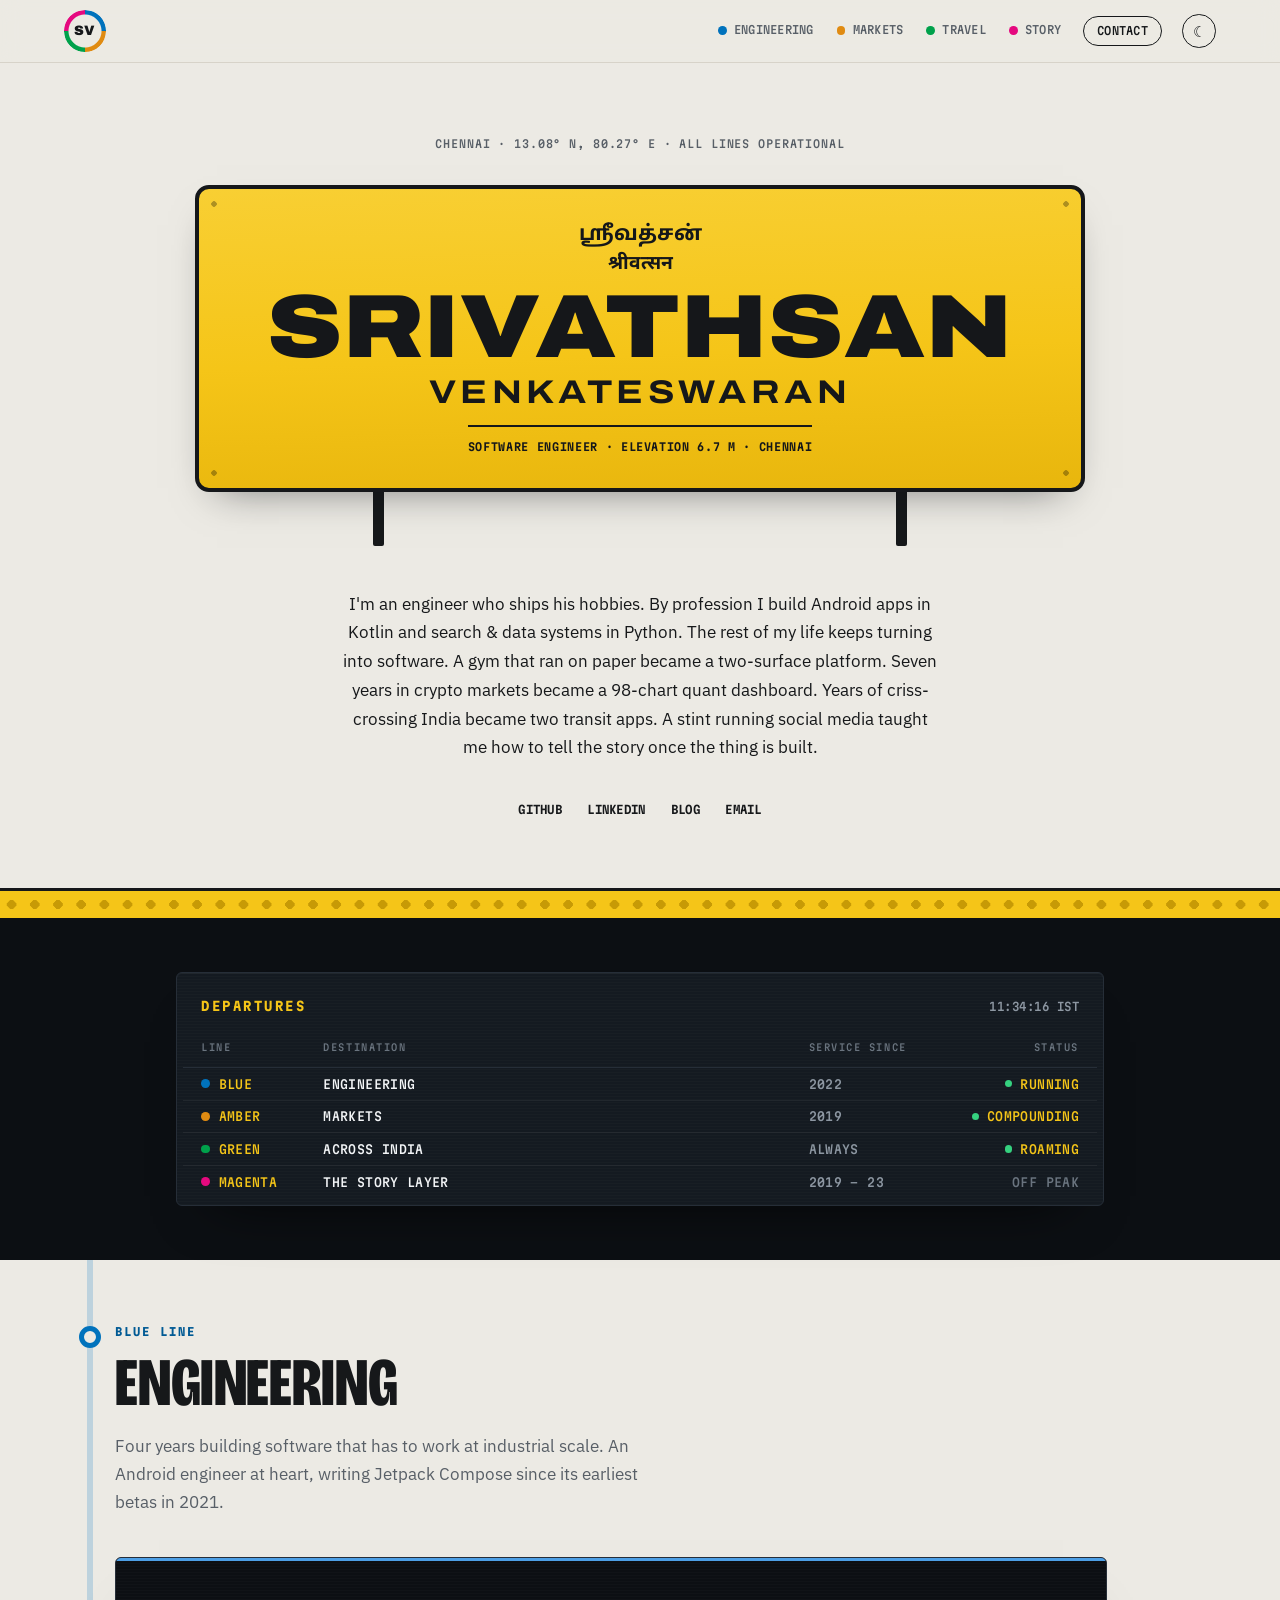
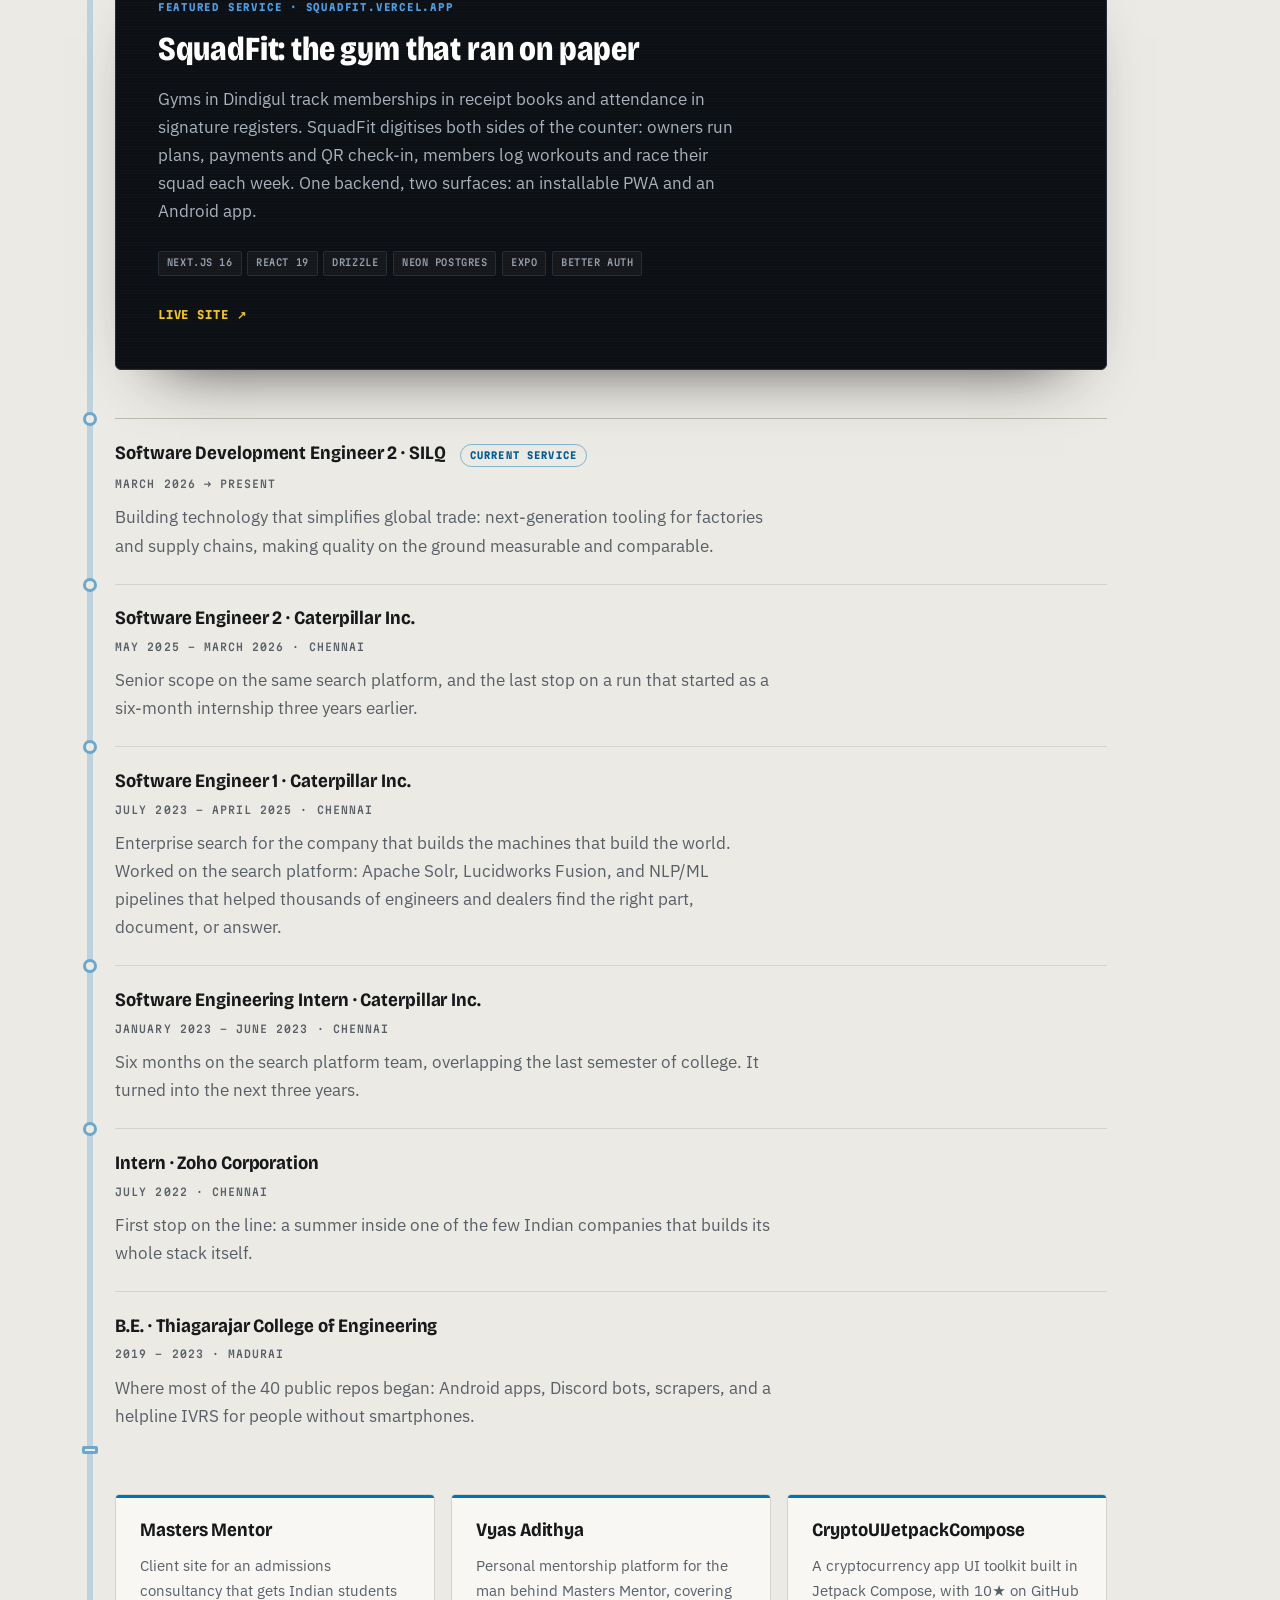
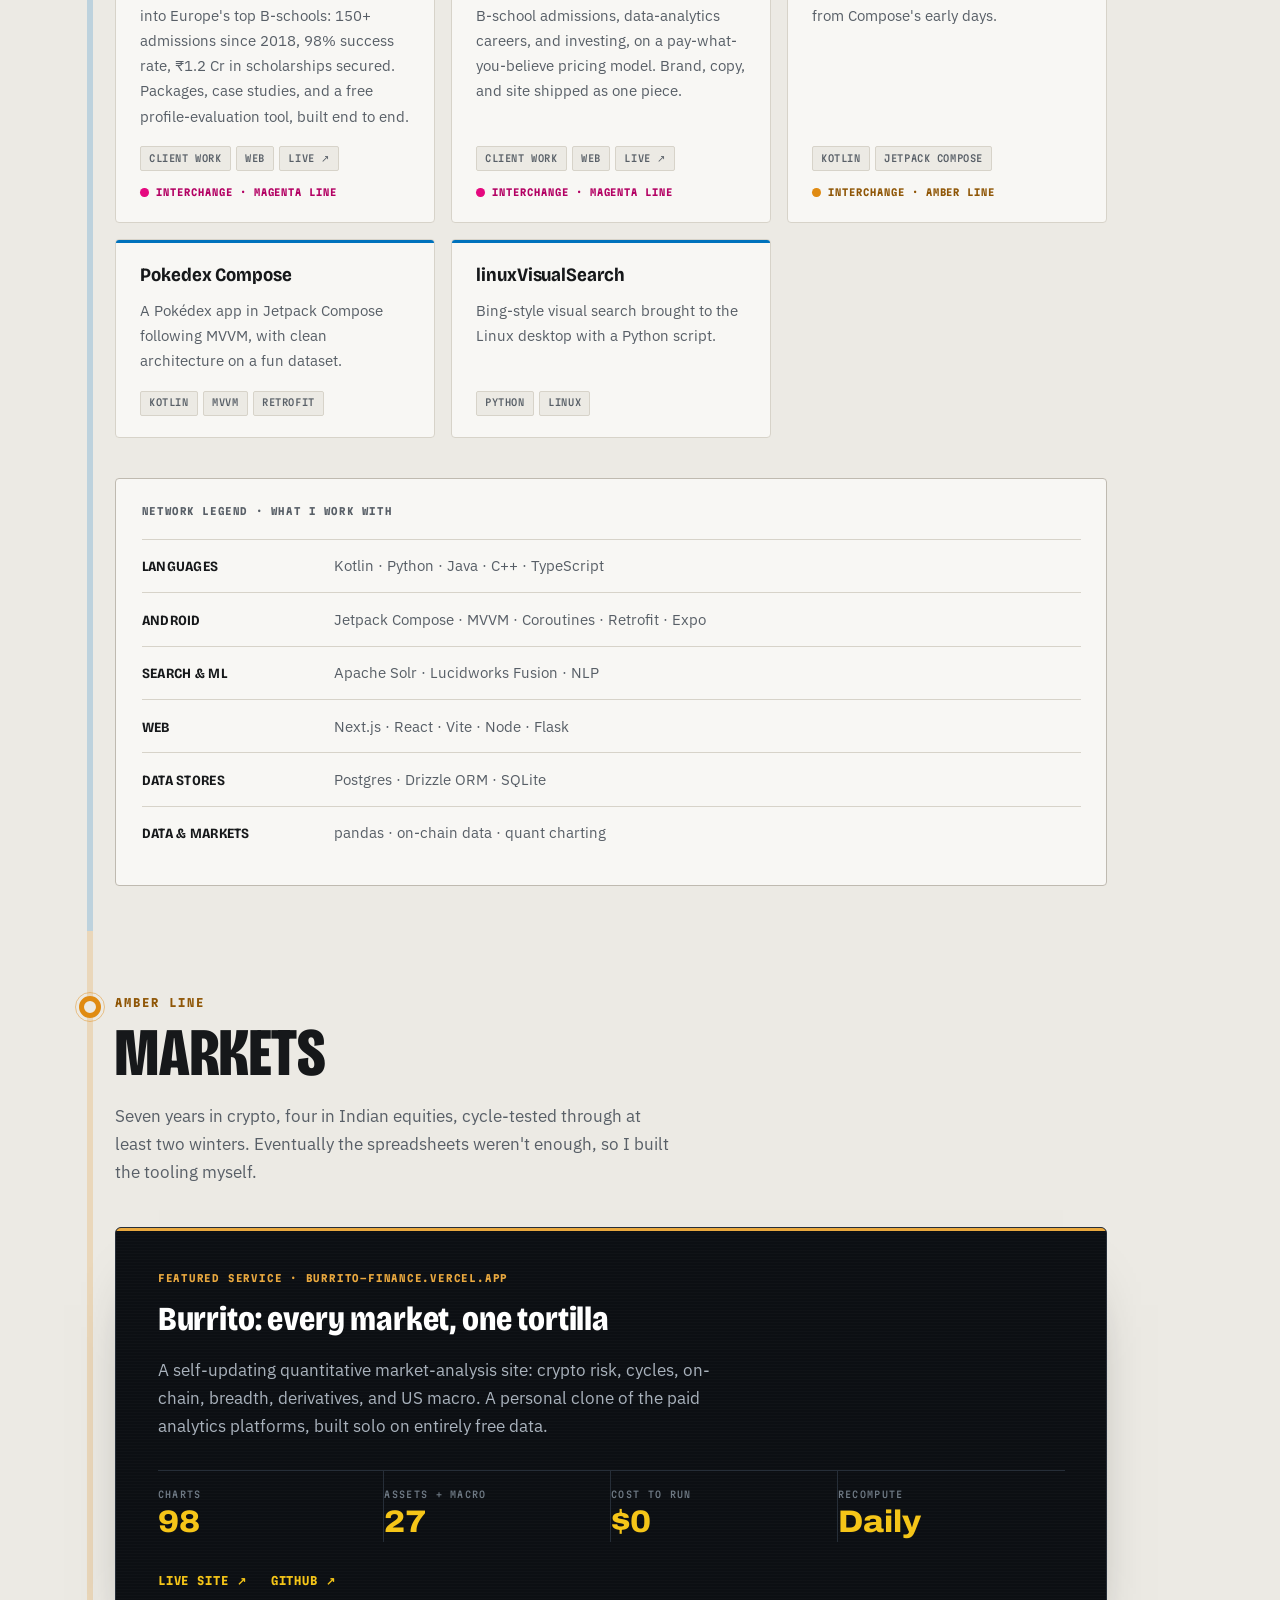
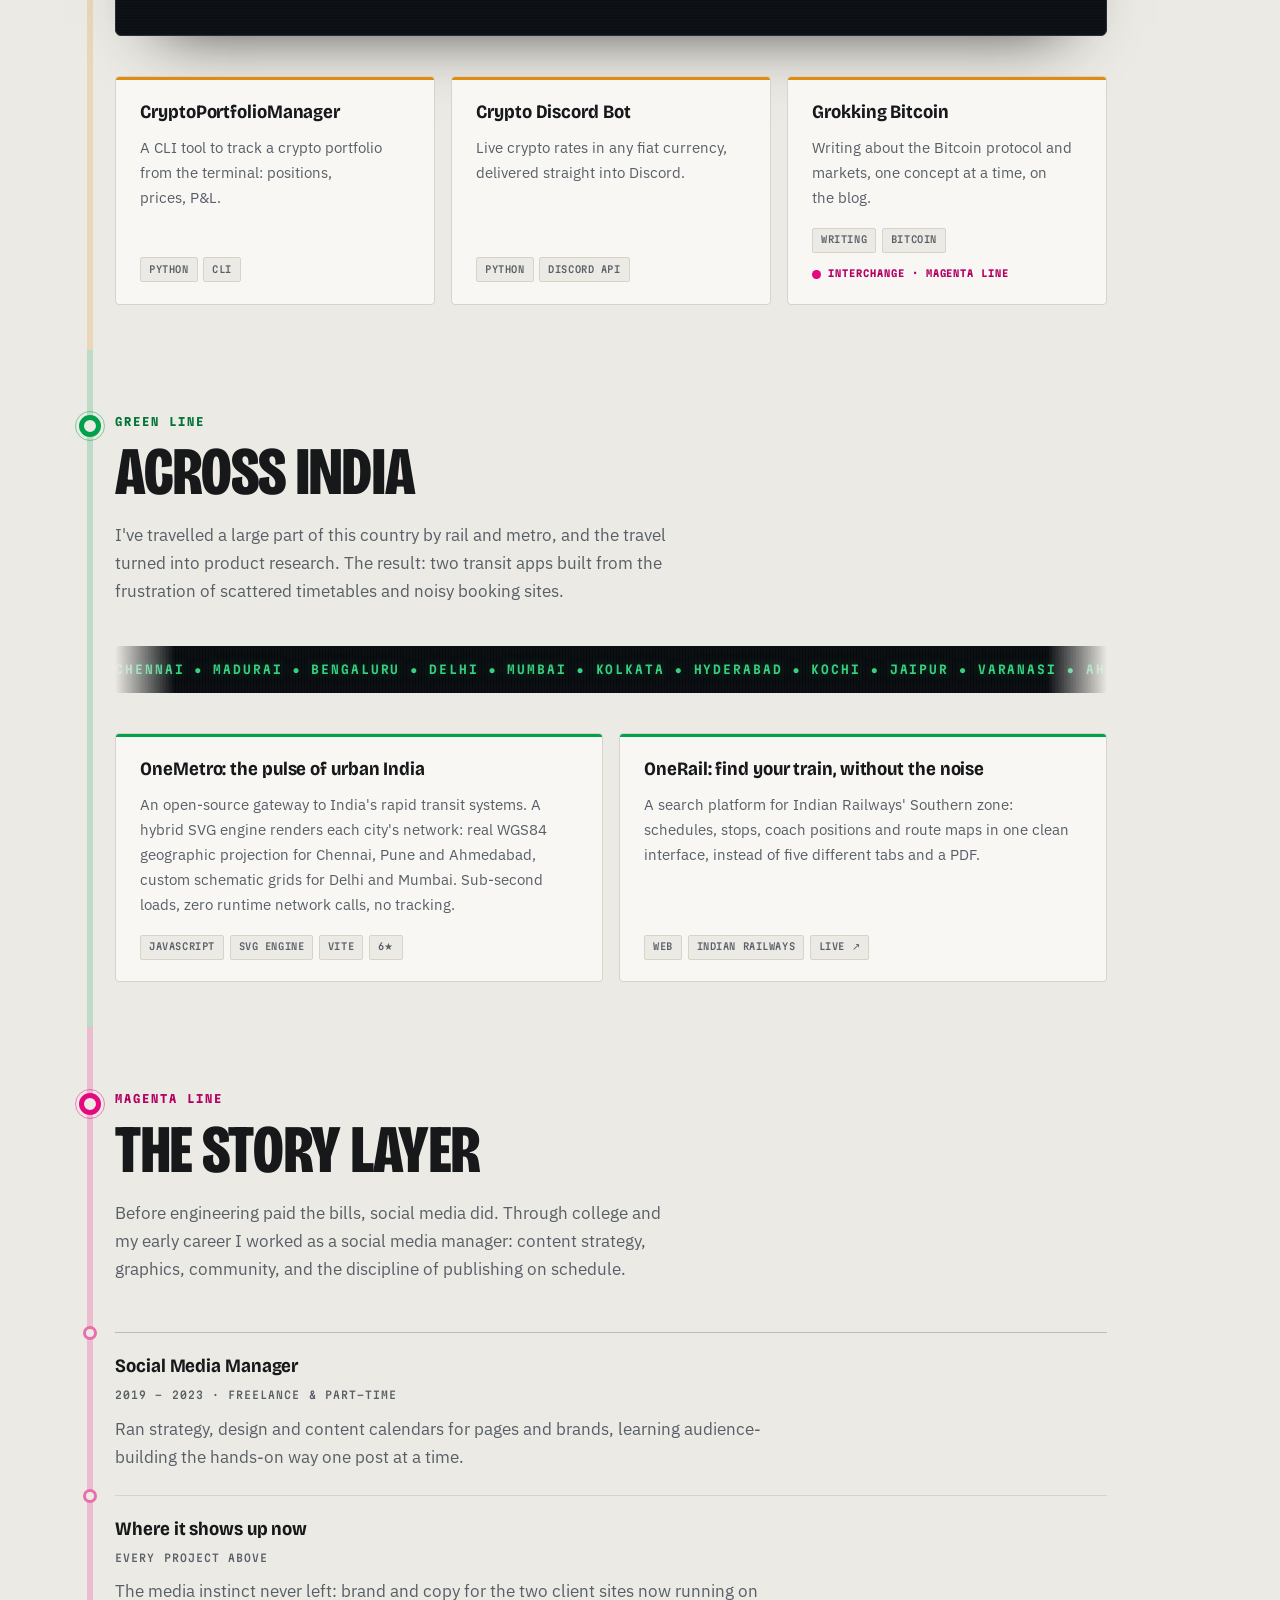
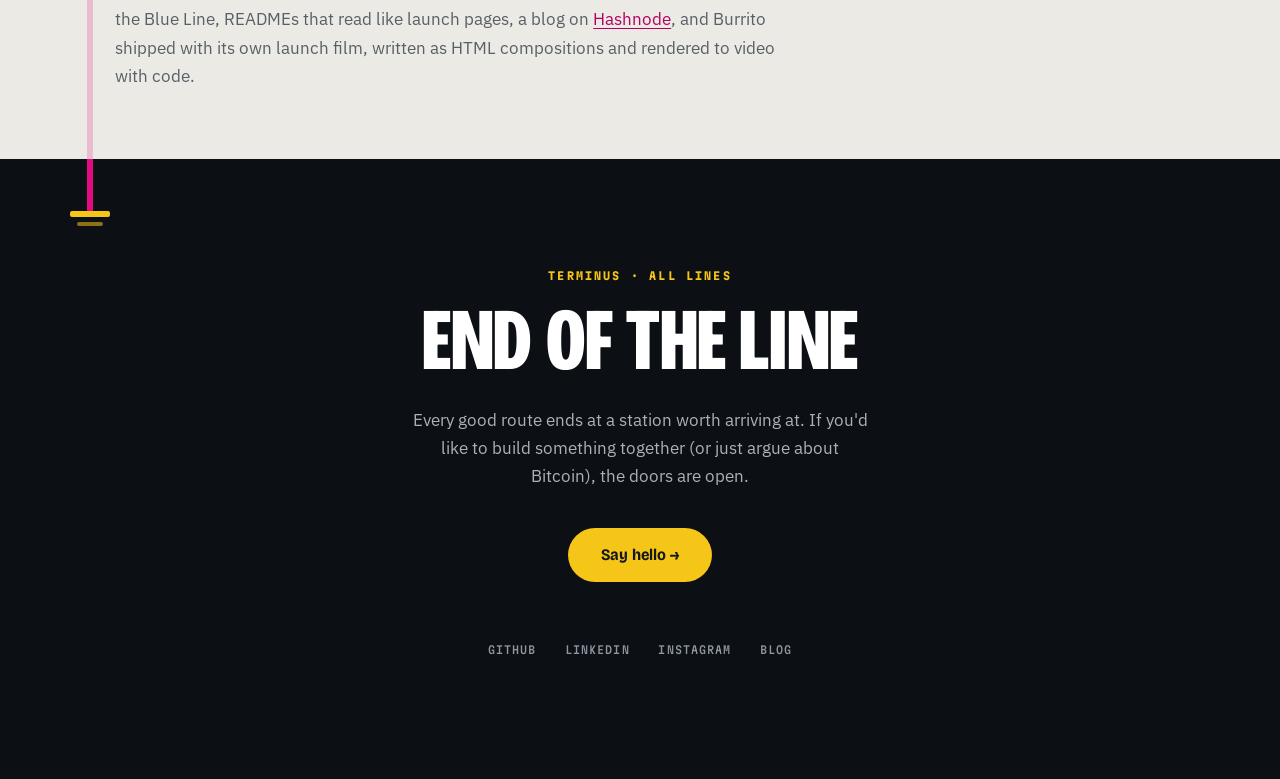
==== commit 9f69a053: "Lead Engineering with SquadFit; promote client work to the Blue Line SquadFit was missing from the s" ====
--- a/index.html
+++ b/index.html
@@ -63,9 +63,10 @@
       <p class="hero-intro load-reveal">
         I'm an engineer who ships his hobbies. By profession I build Android apps in Kotlin
         and search &amp; data systems in Python. The rest of my life keeps turning into
-        software. Seven years in crypto markets became a 98-chart quant dashboard. Years of
-        criss-crossing India became two transit apps. A stint running social media taught me
-        how to tell the story once the thing is built.
+        software. A gym that ran on paper became a two-surface platform. Seven years in crypto
+        markets became a 98-chart quant dashboard. Years of criss-crossing India became two
+        transit apps. A stint running social media taught me how to tell the story once the
+        thing is built.
       </p>
 
       <ul class="hero-links load-reveal">
@@ -134,6 +135,23 @@
         </p>
       </header>
 
+      <article class="featured-card observe">
+        <p class="featured-label">Featured service · squadfit.vercel.app</p>
+        <h3><a href="https://squadfit.vercel.app" target="_blank" rel="noopener">SquadFit: the gym that ran on paper</a></h3>
+        <p class="featured-text">
+          Gyms in Dindigul track memberships in receipt books and attendance in signature
+          registers. SquadFit digitises both sides of the counter: owners run plans, payments
+          and QR check-in, members log workouts and race their squad each week. One backend,
+          two surfaces: an installable PWA and an Android app.
+        </p>
+        <ul class="chips featured-chips">
+          <li>Next.js 16</li><li>React 19</li><li>Drizzle</li><li>Neon Postgres</li><li>Expo</li><li>Better Auth</li>
+        </ul>
+        <p class="featured-links">
+          <a href="https://squadfit.vercel.app" target="_blank" rel="noopener">Live site ↗</a>
+        </p>
+      </article>
+
       <div class="route observe">
         <article class="stop">
           <span class="stop-tick" aria-hidden="true"></span>
@@ -199,6 +217,27 @@
 
       <div class="card-grid observe">
         <article class="project-card">
+          <h3><a href="https://mastersmentor.srivathsanvenkateswaran.workers.dev/" target="_blank" rel="noopener">Masters Mentor</a></h3>
+          <p>
+            Client site for an admissions consultancy that gets Indian students into
+            Europe's top B-schools: 150+ admissions since 2018, 98% success rate,
+            ₹1.2 Cr in scholarships secured. Packages, case studies, and a free
+            profile-evaluation tool, built end to end.
+          </p>
+          <ul class="chips"><li>Client work</li><li>Web</li><li>Live ↗</li></ul>
+          <p class="interchange" data-line="magenta"><span class="dot" aria-hidden="true"></span>Interchange · Magenta Line</p>
+        </article>
+        <article class="project-card">
+          <h3><a href="https://vyasadithya.com" target="_blank" rel="noopener">Vyas Adithya</a></h3>
+          <p>
+            Personal mentorship platform for the man behind Masters Mentor, covering B-school
+            admissions, data-analytics careers, and investing, on a pay-what-you-believe
+            pricing model. Brand, copy, and site shipped as one piece.
+          </p>
+          <ul class="chips"><li>Client work</li><li>Web</li><li>Live ↗</li></ul>
+          <p class="interchange" data-line="magenta"><span class="dot" aria-hidden="true"></span>Interchange · Magenta Line</p>
+        </article>
+        <article class="project-card">
           <h3><a href="https://github.com/srivathsanvenkateswaran/CryptoUIJetpackCompose" target="_blank" rel="noopener">CryptoUIJetpackCompose</a></h3>
           <p>A cryptocurrency app UI toolkit built in Jetpack Compose, with 10★ on GitHub from Compose's early days.</p>
           <ul class="chips"><li>Kotlin</li><li>Jetpack Compose</li></ul>
@@ -220,9 +259,10 @@
         <p class="legend-title">Network legend · what I work with</p>
         <dl class="legend-groups">
           <div><dt>Languages</dt><dd>Kotlin · Python · Java · C++ · TypeScript</dd></div>
-          <div><dt>Android</dt><dd>Jetpack Compose · MVVM · Coroutines · Retrofit</dd></div>
+          <div><dt>Android</dt><dd>Jetpack Compose · MVVM · Coroutines · Retrofit · Expo</dd></div>
           <div><dt>Search &amp; ML</dt><dd>Apache Solr · Lucidworks Fusion · NLP</dd></div>
-          <div><dt>Web</dt><dd>React · Vite · Node · Flask</dd></div>
+          <div><dt>Web</dt><dd>Next.js · React · Vite · Node · Flask</dd></div>
+          <div><dt>Data stores</dt><dd>Postgres · Drizzle ORM · SQLite</dd></div>
           <div><dt>Data &amp; markets</dt><dd>pandas · on-chain data · quant charting</dd></div>
         </dl>
       </aside>
@@ -356,7 +396,8 @@
           <div class="stop-bar"><h3>Where it shows up now</h3></div>
           <p class="stop-when">Every project above</p>
           <p class="stop-text">
-            The media instinct never left: READMEs that read like launch pages, a blog on
+            The media instinct never left: brand and copy for the two client sites now
+            running on the Blue Line, READMEs that read like launch pages, a blog on
             <a href="https://srivathsan.hashnode.dev" target="_blank" rel="noopener">Hashnode</a>,
             and Burrito shipped with its own launch film, written as HTML compositions and
             rendered to video with code.
@@ -364,29 +405,6 @@
         </article>
       </div>
 
-      <div class="card-grid two observe">
-        <article class="project-card">
-          <h3><a href="https://mastersmentor.srivathsanvenkateswaran.workers.dev/" target="_blank" rel="noopener">Masters Mentor</a></h3>
-          <p>
-            Client site for an admissions consultancy that gets Indian students into
-            Europe's top B-schools: 150+ admissions since 2018, 98% success rate,
-            ₹1.2 Cr in scholarships secured. Packages, case studies, and a free
-            profile-evaluation tool, built end to end.
-          </p>
-          <ul class="chips"><li>Client work</li><li>Web</li><li>Live ↗</li></ul>
-          <p class="interchange" data-line="blue"><span class="dot" aria-hidden="true"></span>Interchange · Blue Line</p>
-        </article>
-        <article class="project-card">
-          <h3><a href="https://vyasadithya.vercel.app/" target="_blank" rel="noopener">Vyas Adithya</a></h3>
-          <p>
-            Personal mentorship platform for the man behind Masters Mentor, covering B-school
-            admissions, data-analytics careers, and investing, on a pay-what-you-believe
-            pricing model. Brand, copy, and site shipped as one piece.
-          </p>
-          <ul class="chips"><li>Client work</li><li>Web</li><li>Live ↗</li></ul>
-          <p class="interchange" data-line="blue"><span class="dot" aria-hidden="true"></span>Interchange · Blue Line</p>
-        </article>
-      </div>
     </section>
 
     </div><!-- /.network -->
--- a/styles.css
+++ b/styles.css
@@ -563,10 +563,12 @@
   padding-left: calc(var(--content-pad) + var(--gutter));
 }
 
-.line-section[data-line="blue"] { --line: var(--blue); --line-ink: var(--blue-ink); }
-.line-section[data-line="amber"] { --line: var(--amber); --line-ink: var(--amber-ink); }
-.line-section[data-line="green"] { --line: var(--green); --line-ink: var(--green-ink); }
-.line-section[data-line="magenta"] { --line: var(--magenta); --line-ink: var(--magenta-ink); }
+/* --line-on-dark stays fixed in both themes: the featured panels are always
+   near-black, so the line colour has to clear contrast against that, not paper */
+.line-section[data-line="blue"] { --line: var(--blue); --line-ink: var(--blue-ink); --line-on-dark: #4d9fe6; }
+.line-section[data-line="amber"] { --line: var(--amber); --line-ink: var(--amber-ink); --line-on-dark: #eaa93f; }
+.line-section[data-line="green"] { --line: var(--green); --line-ink: var(--green-ink); --line-on-dark: #2ec27e; }
+.line-section[data-line="magenta"] { --line: var(--magenta); --line-ink: var(--magenta-ink); --line-on-dark: #f45cae; }
 
 /* the route spine: laid track ahead, travelled track behind */
 .rail {
@@ -836,14 +838,14 @@
   position: absolute;
   inset: 0 0 auto 0;
   height: 3px;
-  background: var(--amber);
+  background: var(--line-on-dark, var(--amber));
 }
 
 .featured-label {
   font-size: 0.62rem;
   font-weight: 700;
   letter-spacing: 0.18em;
-  color: var(--amber);
+  color: var(--line-on-dark, var(--amber));
 }
 
 .featured-card h3 {
@@ -905,6 +907,15 @@
   line-height: 1;
   color: var(--board);
   font-variant-numeric: tabular-nums;
+}
+
+/* the stack, on the dark panel: quieter than the light-card chips */
+.featured-chips { margin-top: 1.6rem; padding-top: 0; }
+
+.featured-chips li {
+  color: #97a1ac;
+  background: rgba(255, 255, 255, 0.035);
+  border-color: var(--night-edge);
 }
 
 .featured-links { display: flex; flex-wrap: wrap; gap: 1.5rem; margin-top: 1.9rem; }
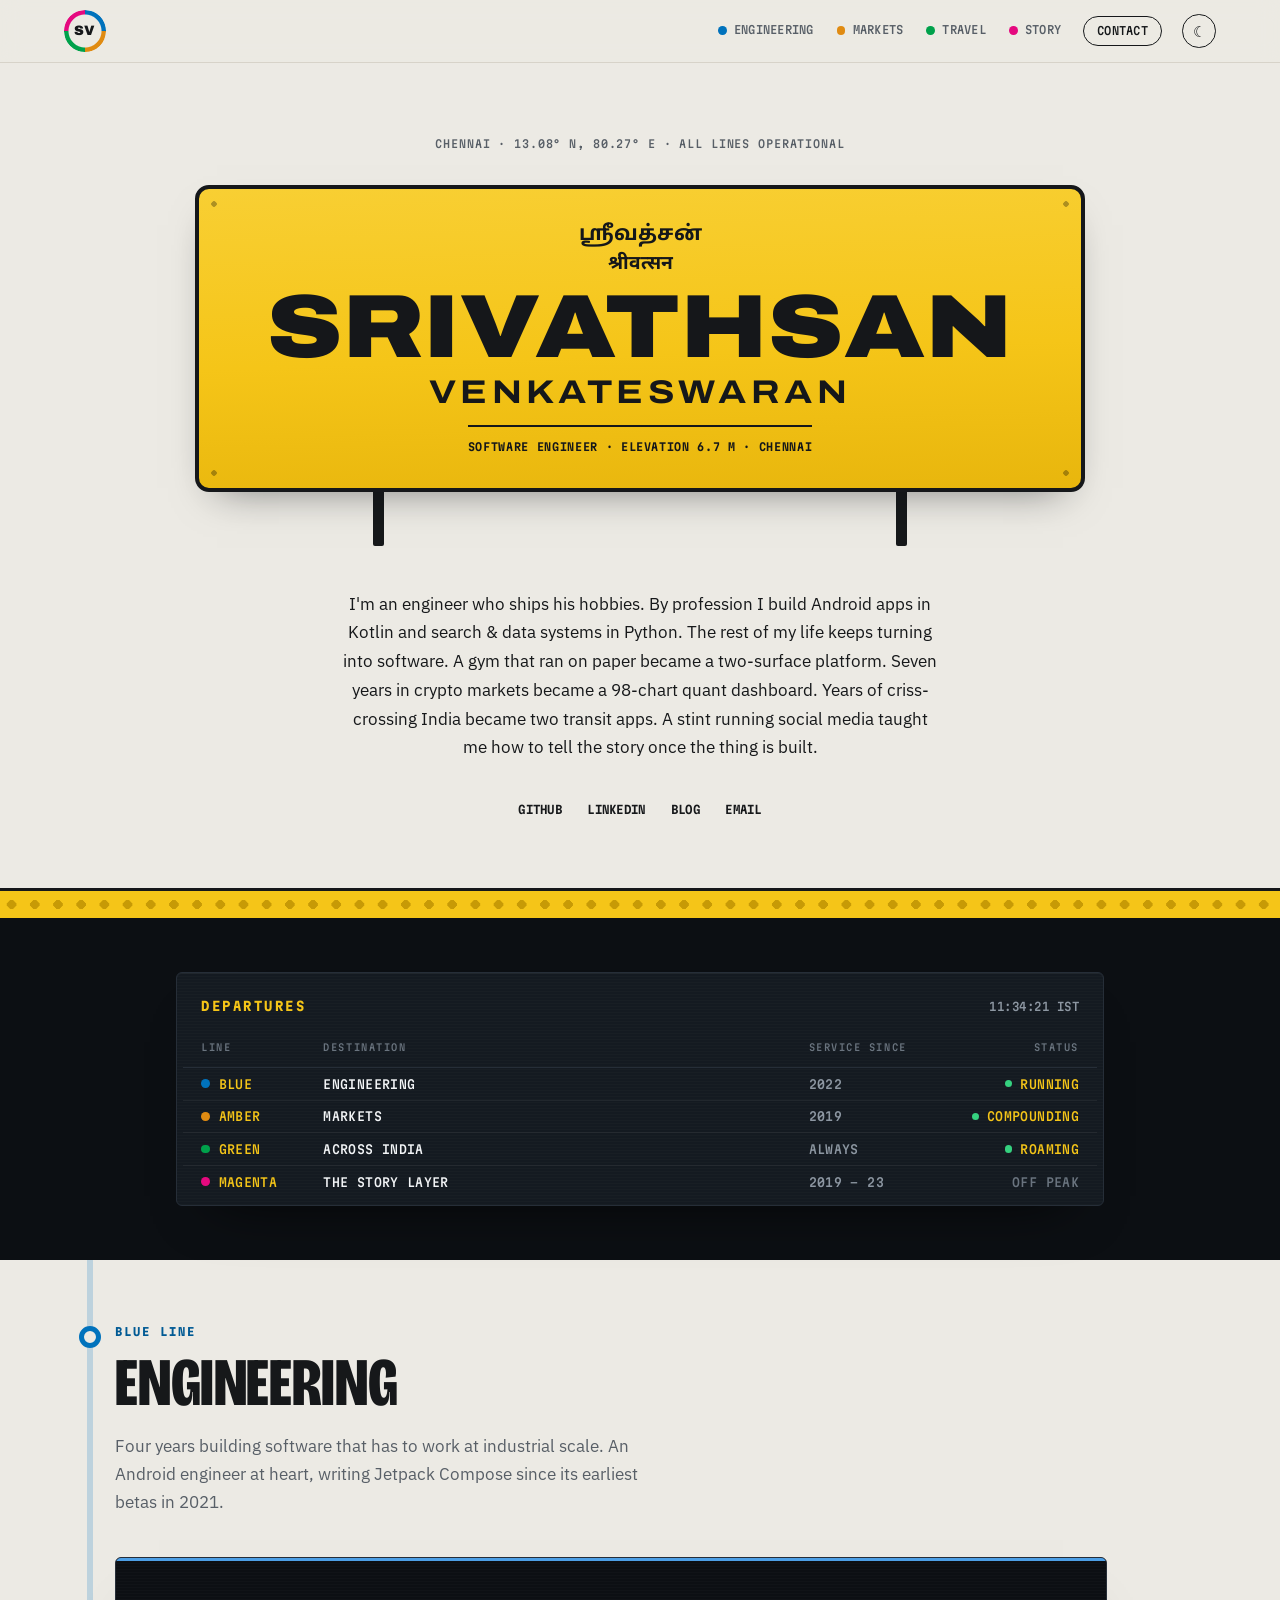
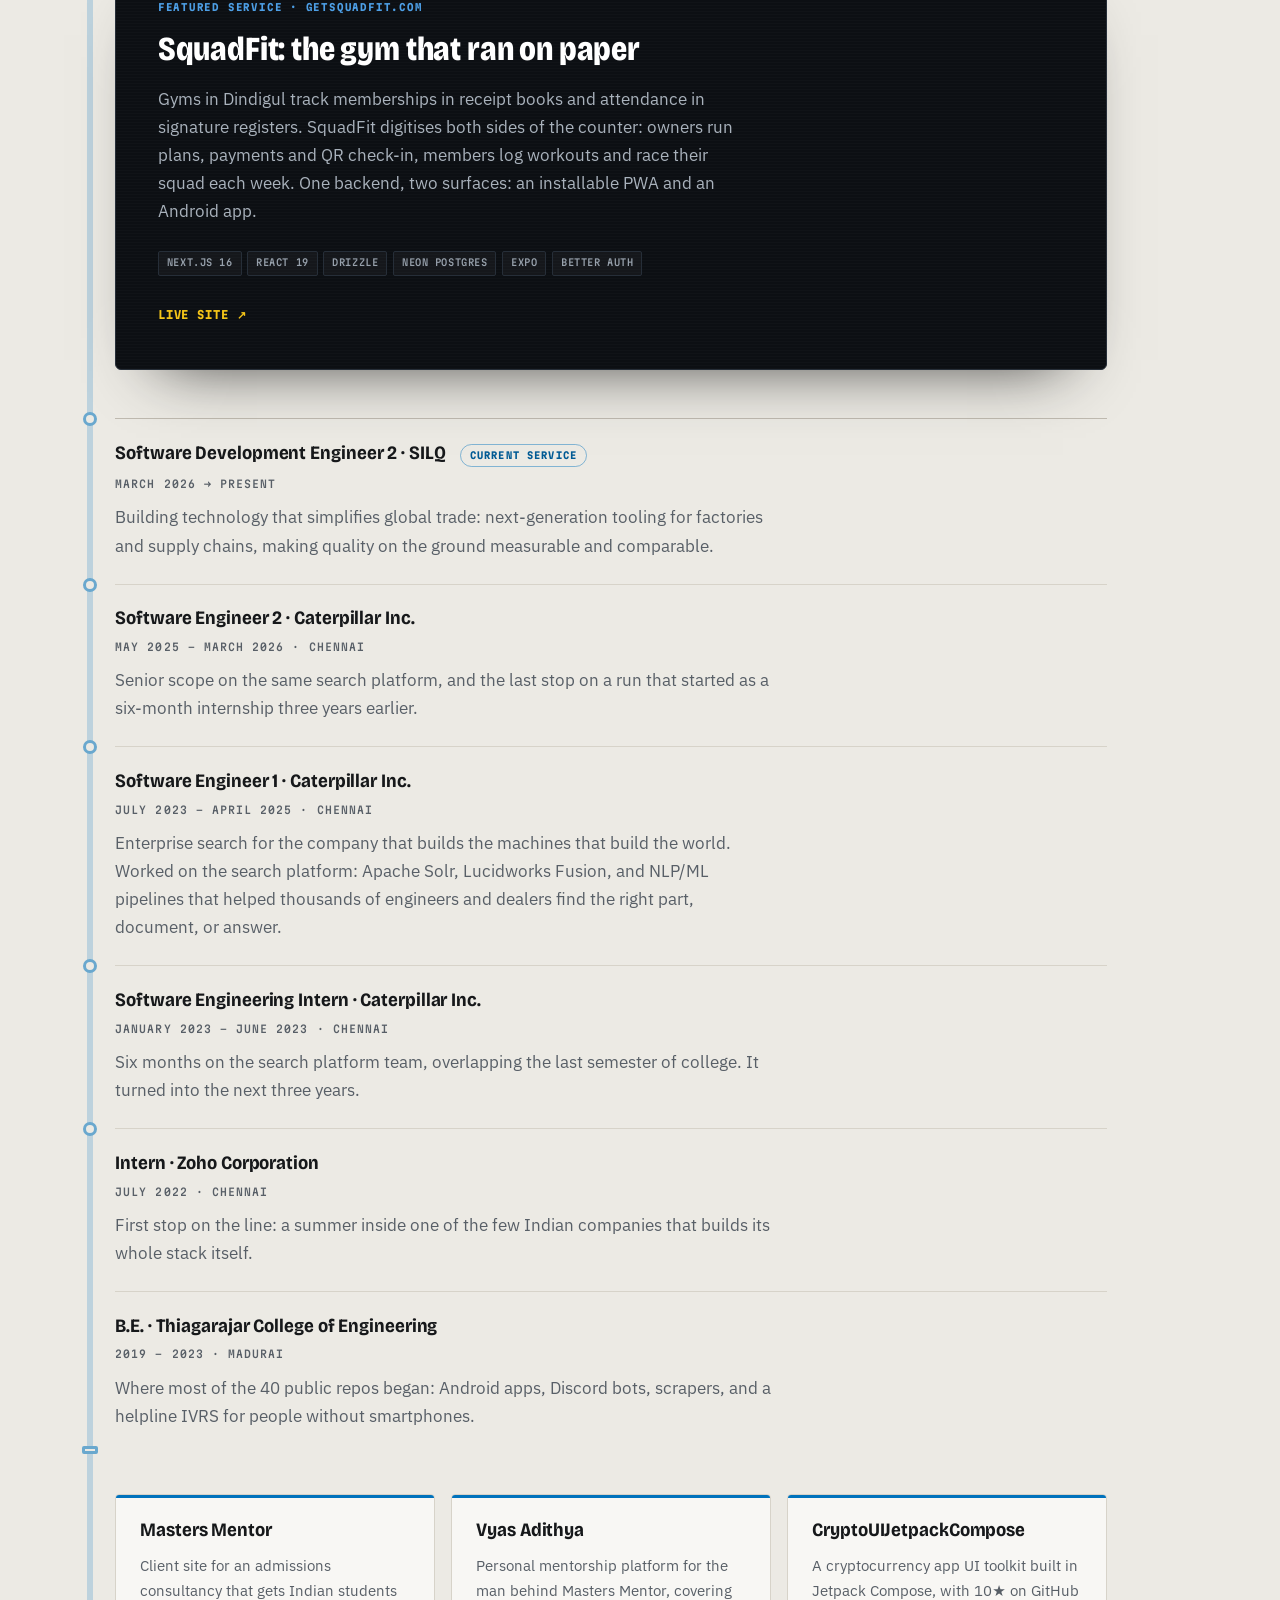
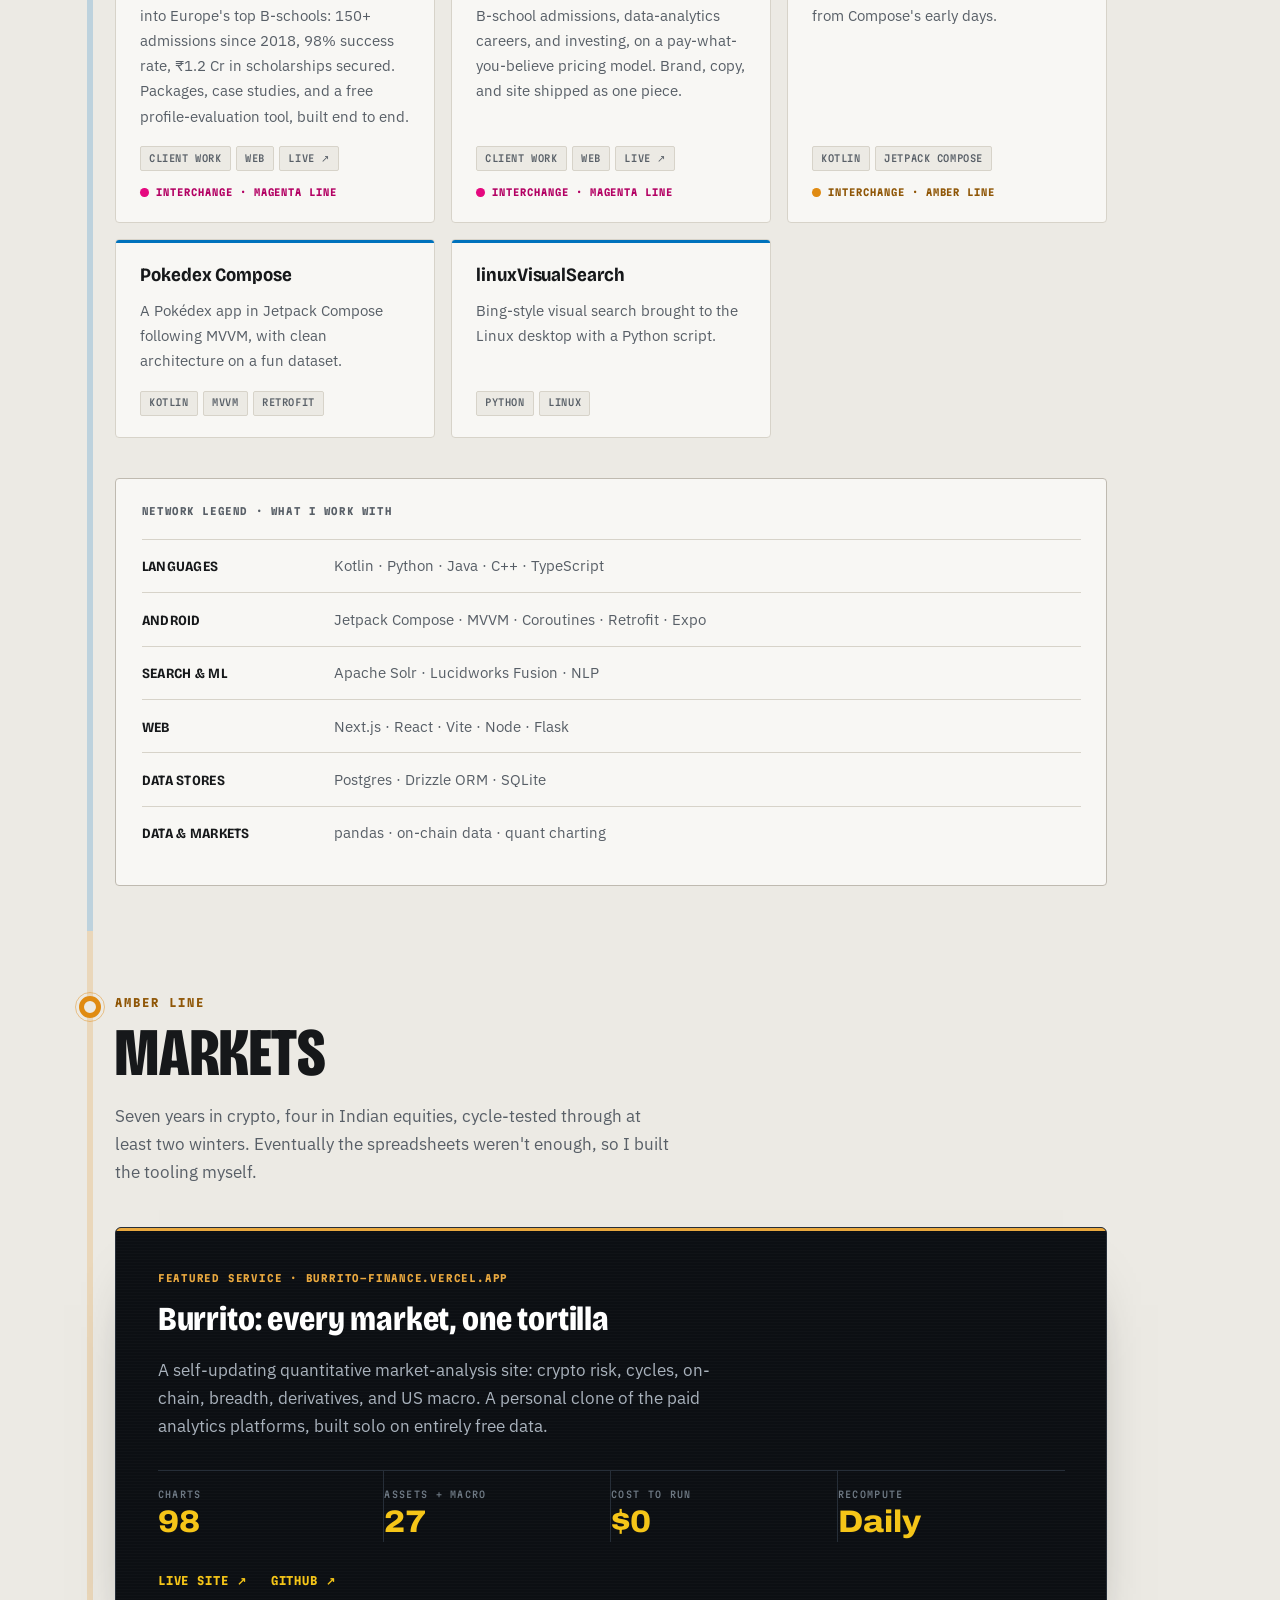
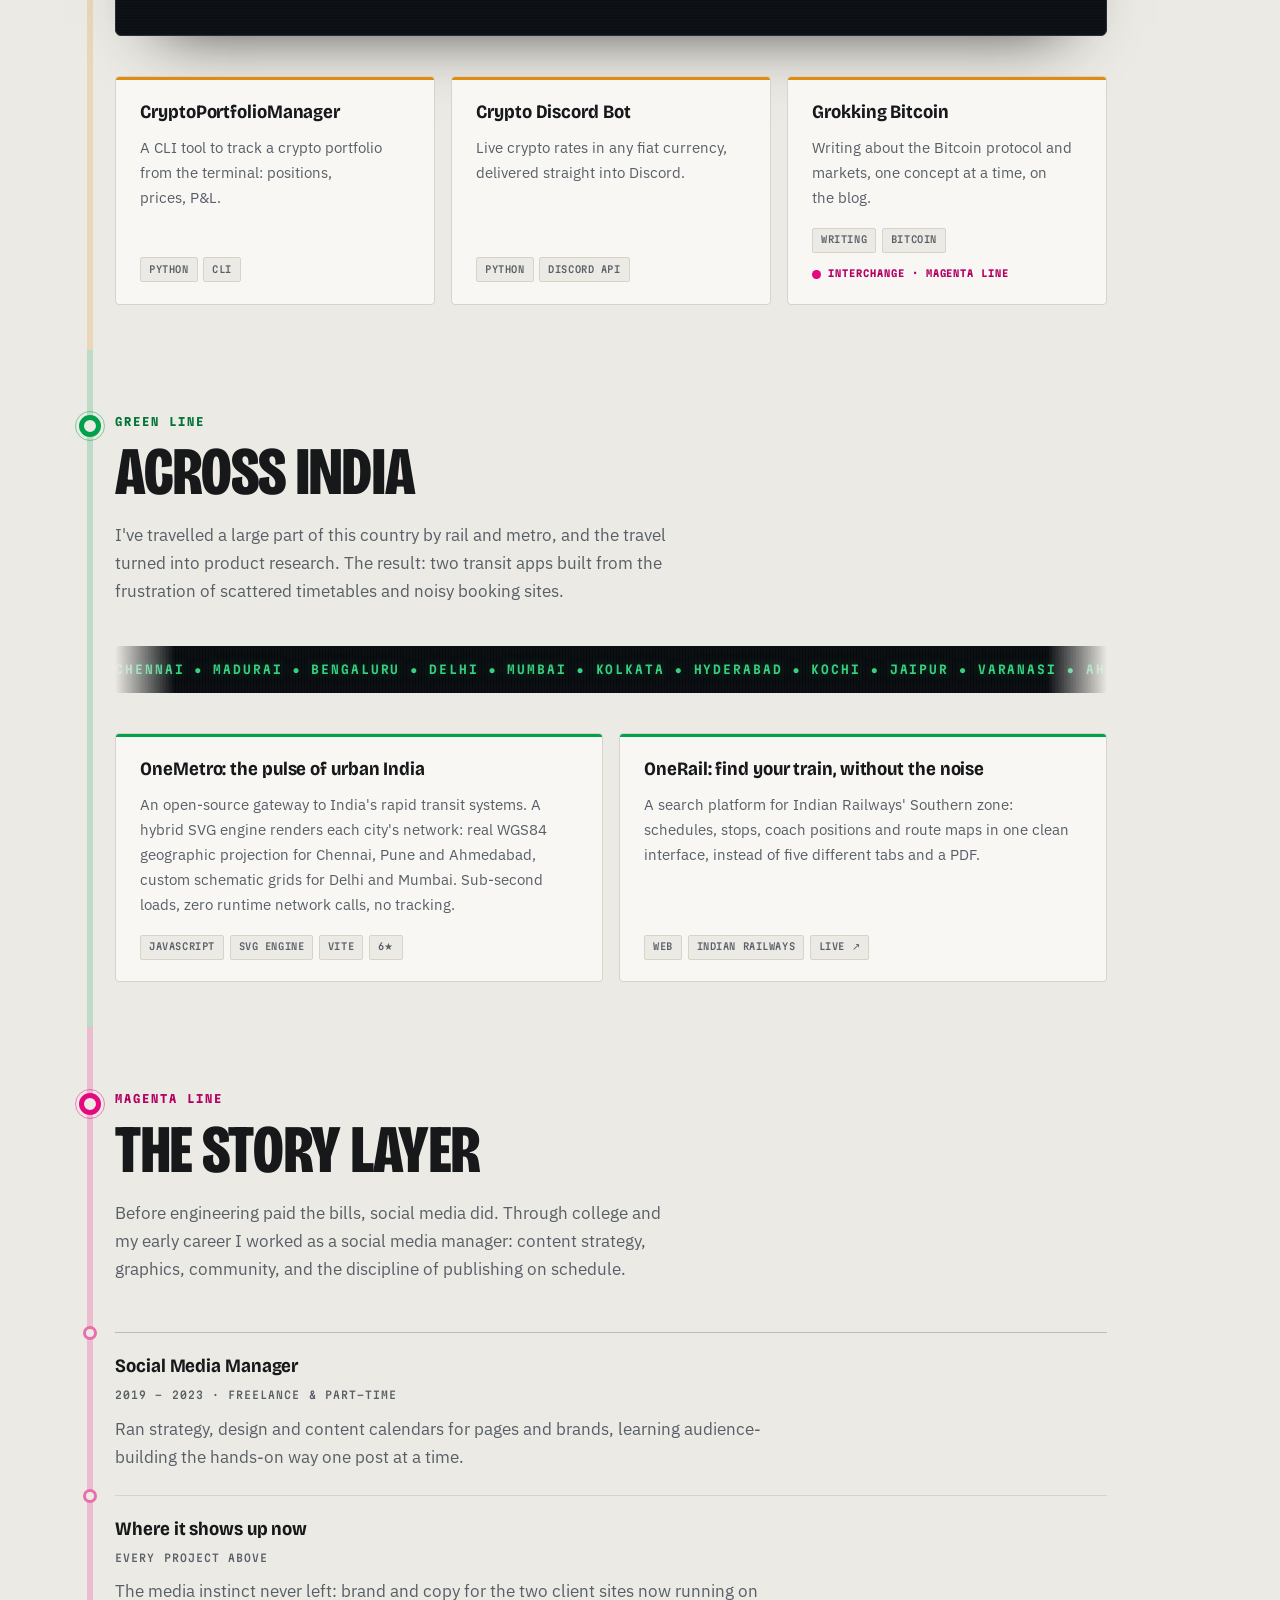
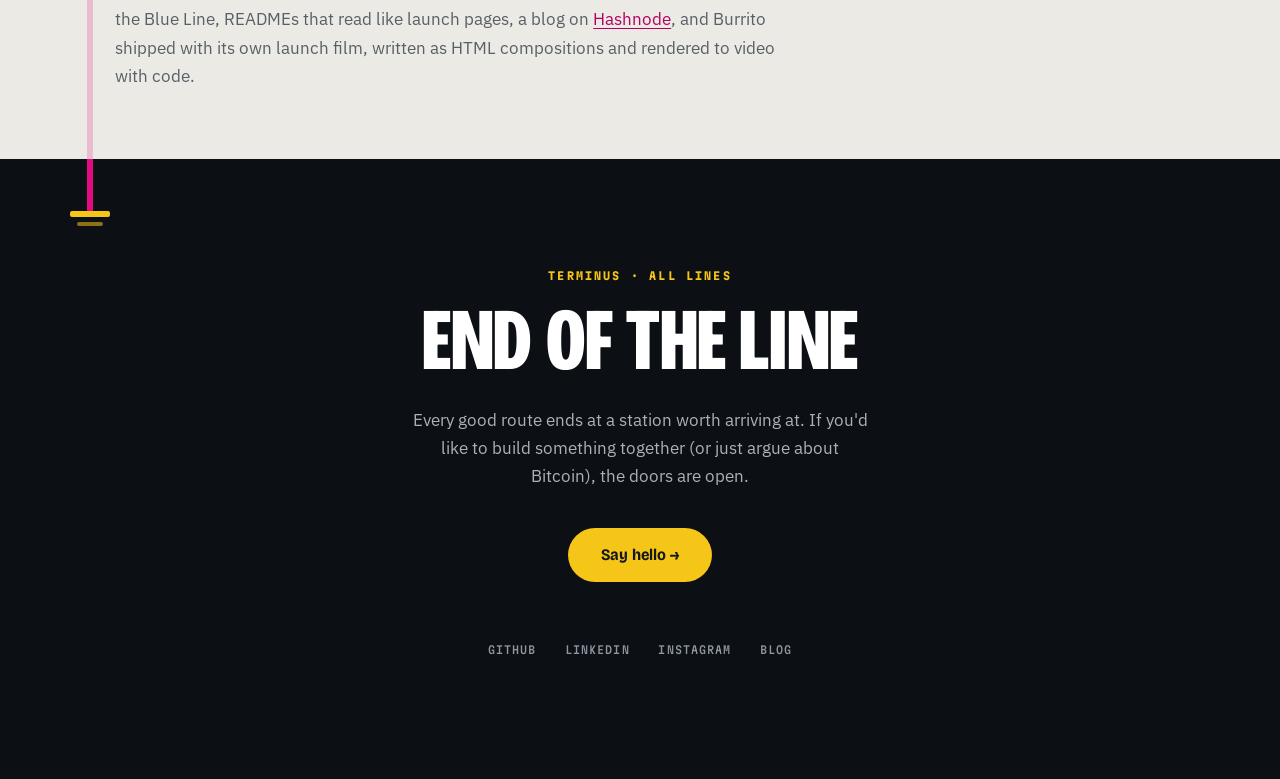
==== commit 252f6f07: "Point SquadFit at its custom domain getsquadfit.com Co-Authored-By: Claude Opus 5 (1M context) <nore" ====
--- a/index.html
+++ b/index.html
@@ -136,8 +136,8 @@
       </header>
 
       <article class="featured-card observe">
-        <p class="featured-label">Featured service · squadfit.vercel.app</p>
-        <h3><a href="https://squadfit.vercel.app" target="_blank" rel="noopener">SquadFit: the gym that ran on paper</a></h3>
+        <p class="featured-label">Featured service · getsquadfit.com</p>
+        <h3><a href="https://getsquadfit.com" target="_blank" rel="noopener">SquadFit: the gym that ran on paper</a></h3>
         <p class="featured-text">
           Gyms in Dindigul track memberships in receipt books and attendance in signature
           registers. SquadFit digitises both sides of the counter: owners run plans, payments
@@ -148,7 +148,7 @@
           <li>Next.js 16</li><li>React 19</li><li>Drizzle</li><li>Neon Postgres</li><li>Expo</li><li>Better Auth</li>
         </ul>
         <p class="featured-links">
-          <a href="https://squadfit.vercel.app" target="_blank" rel="noopener">Live site ↗</a>
+          <a href="https://getsquadfit.com" target="_blank" rel="noopener">Live site ↗</a>
         </p>
       </article>
 
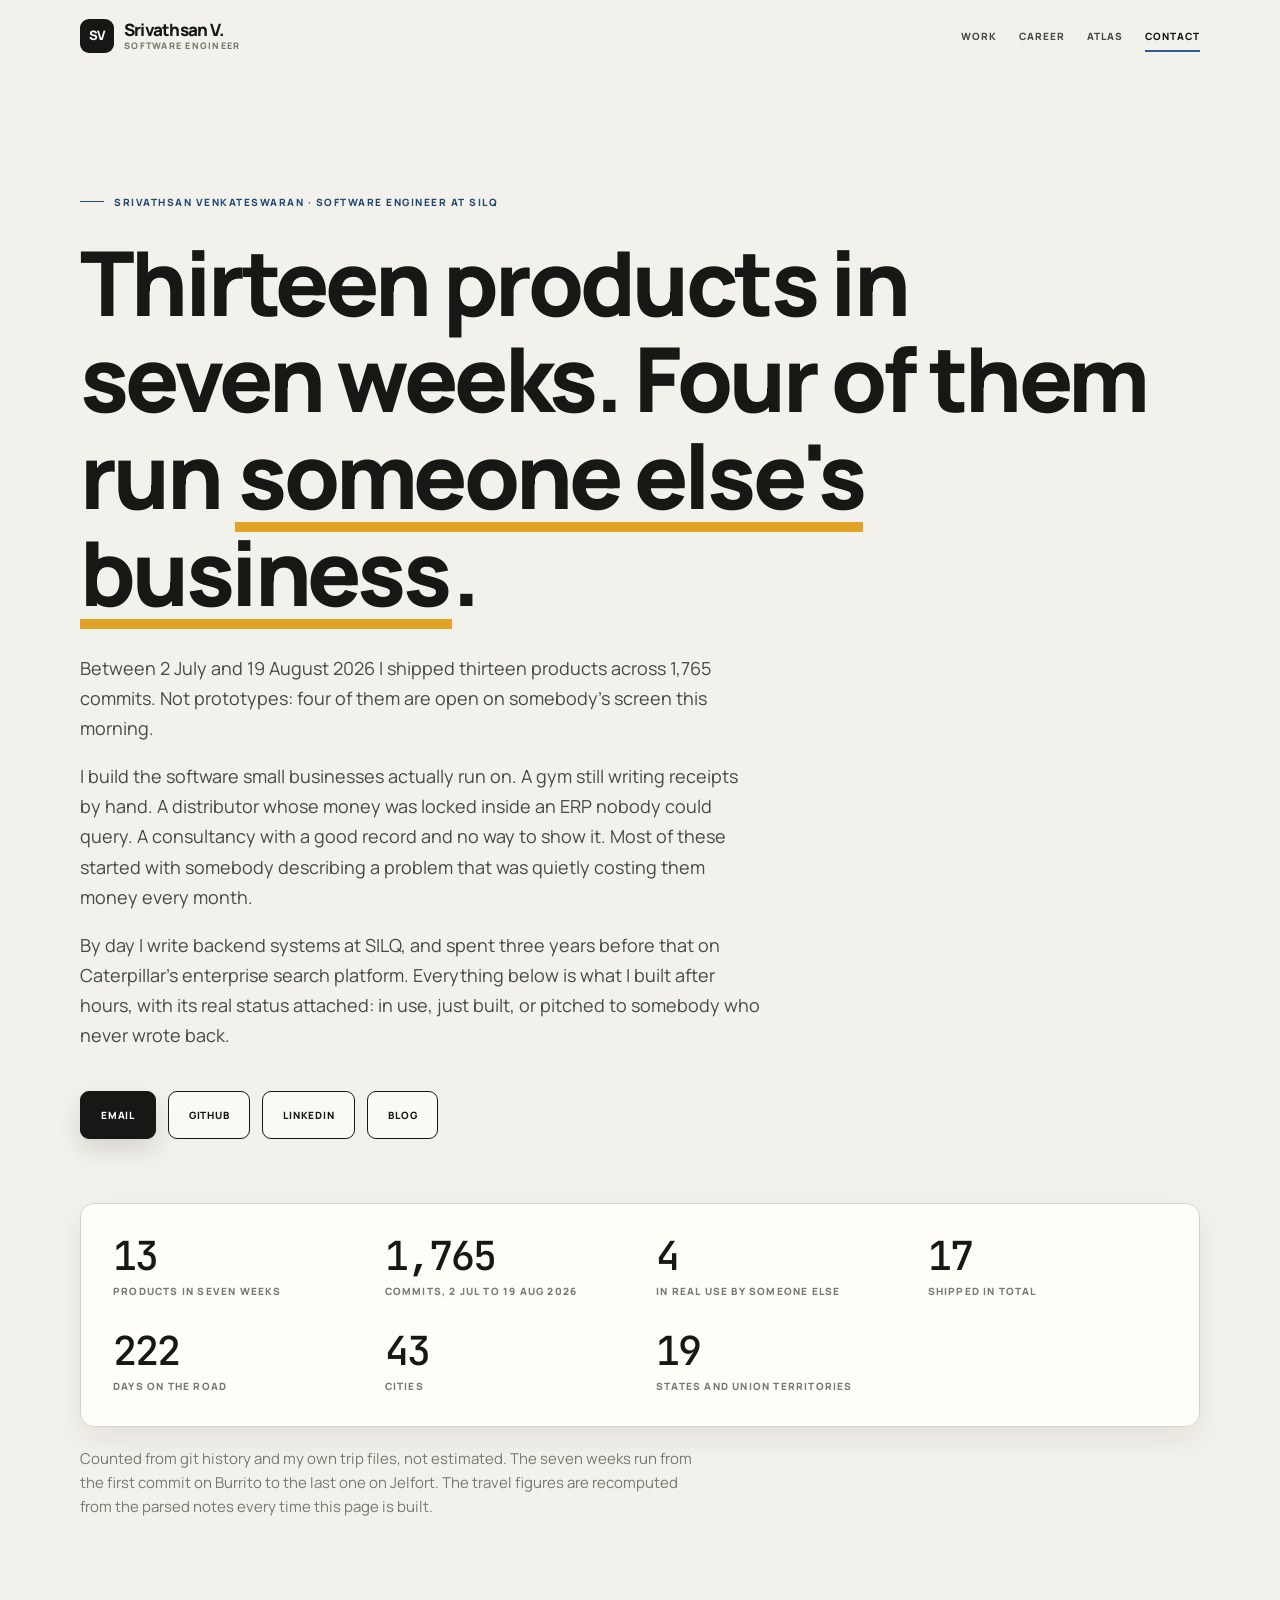
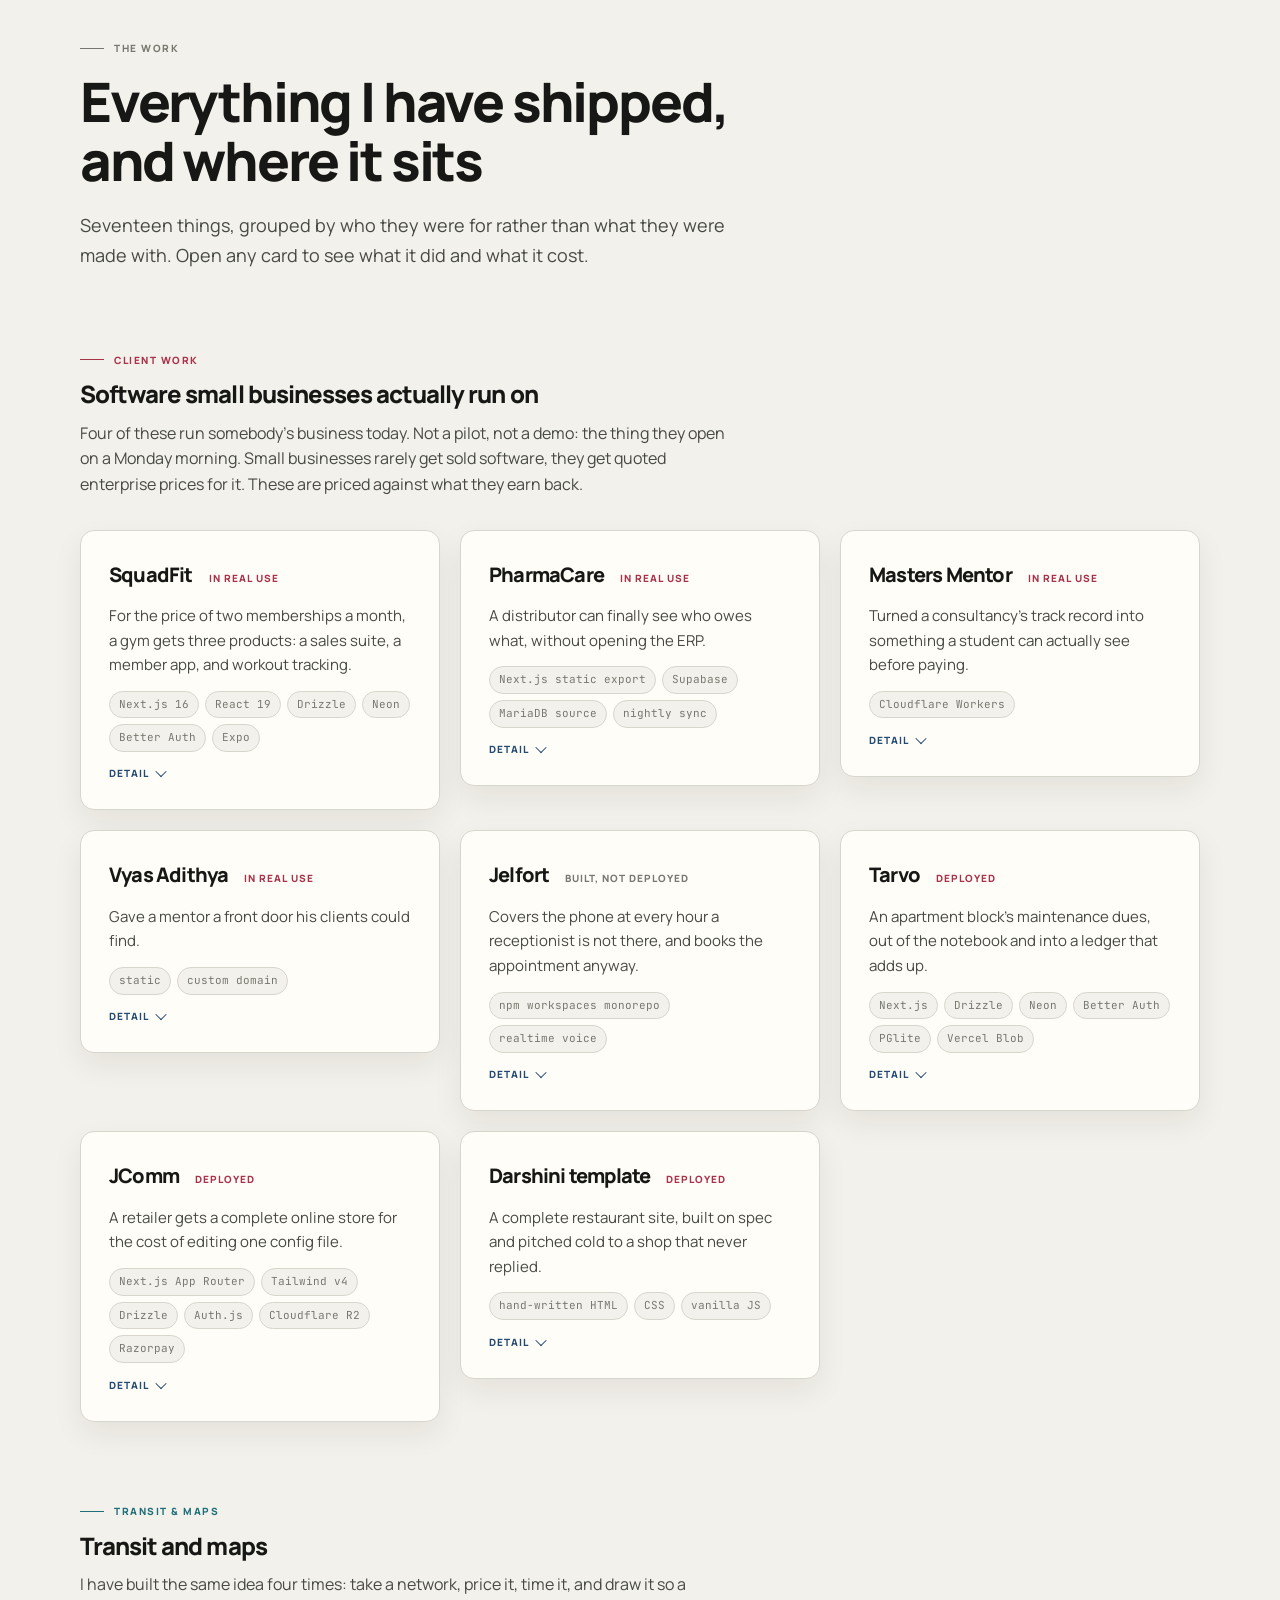
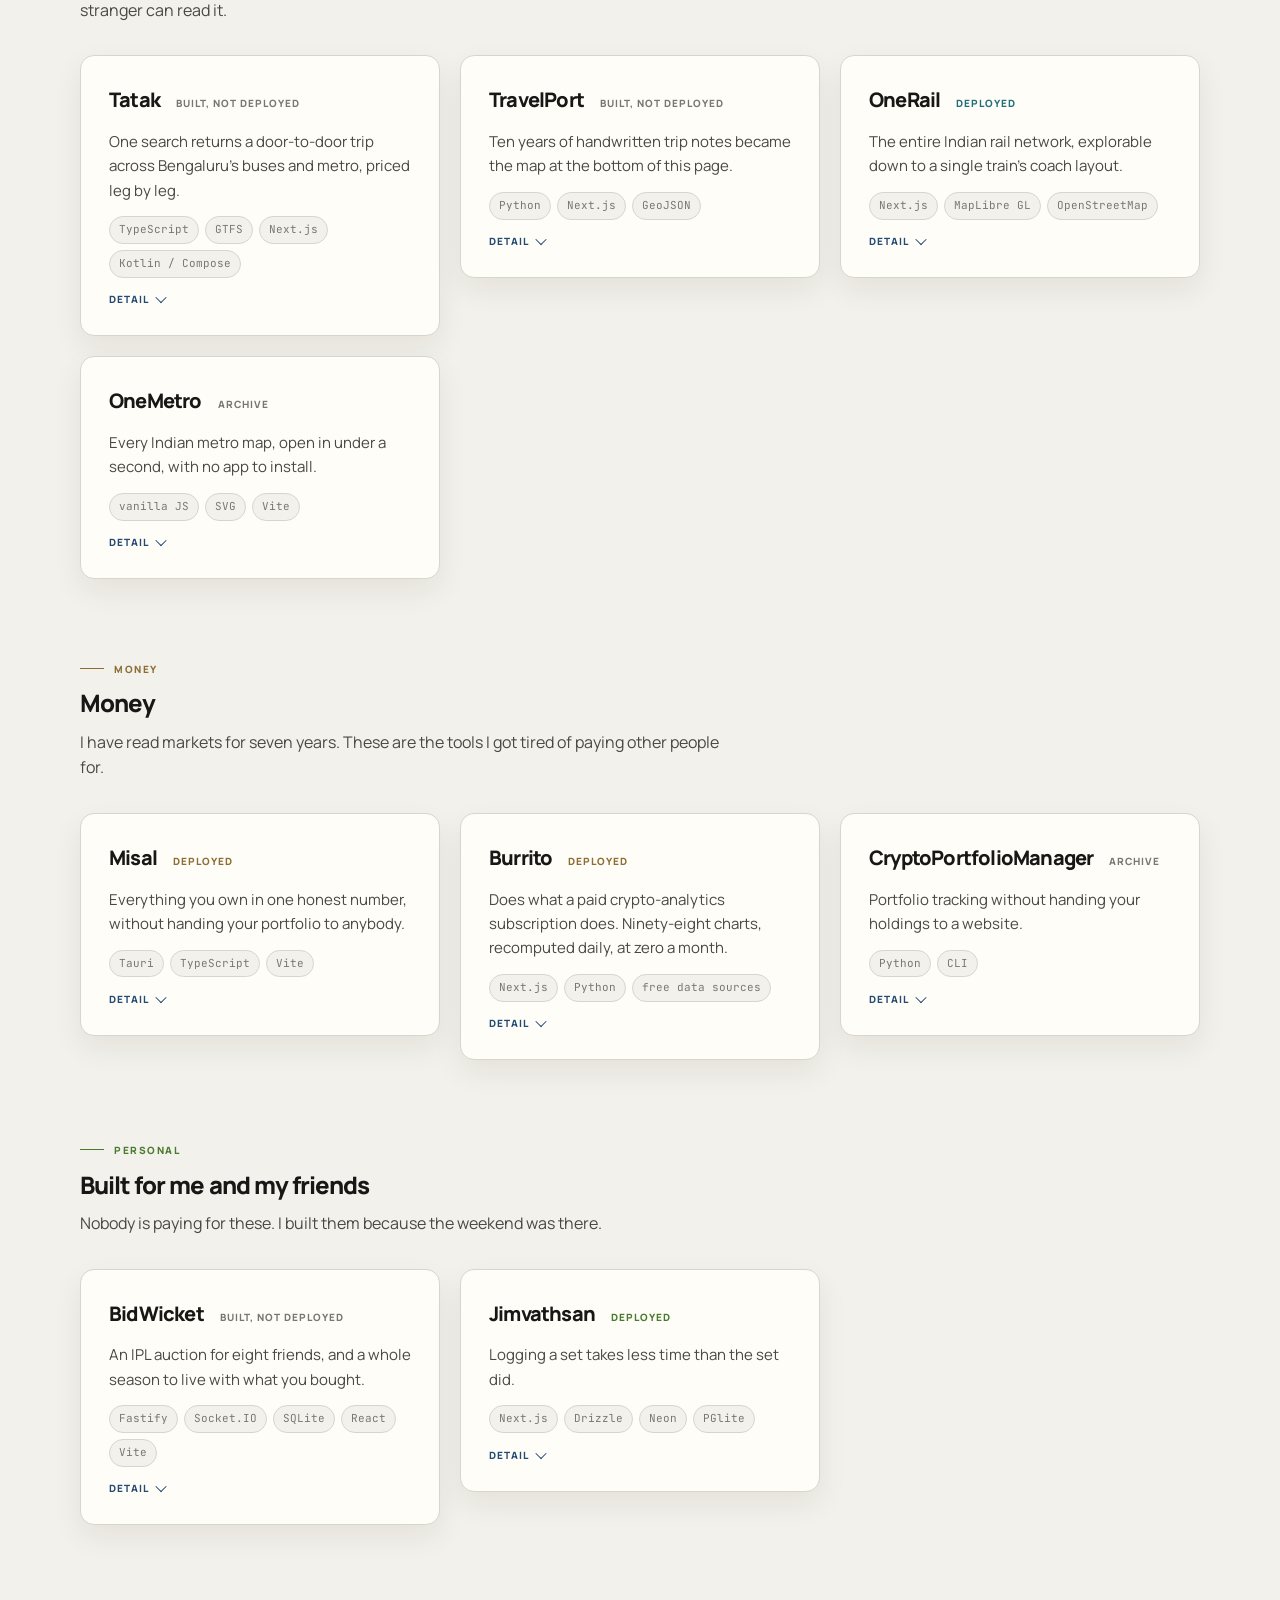
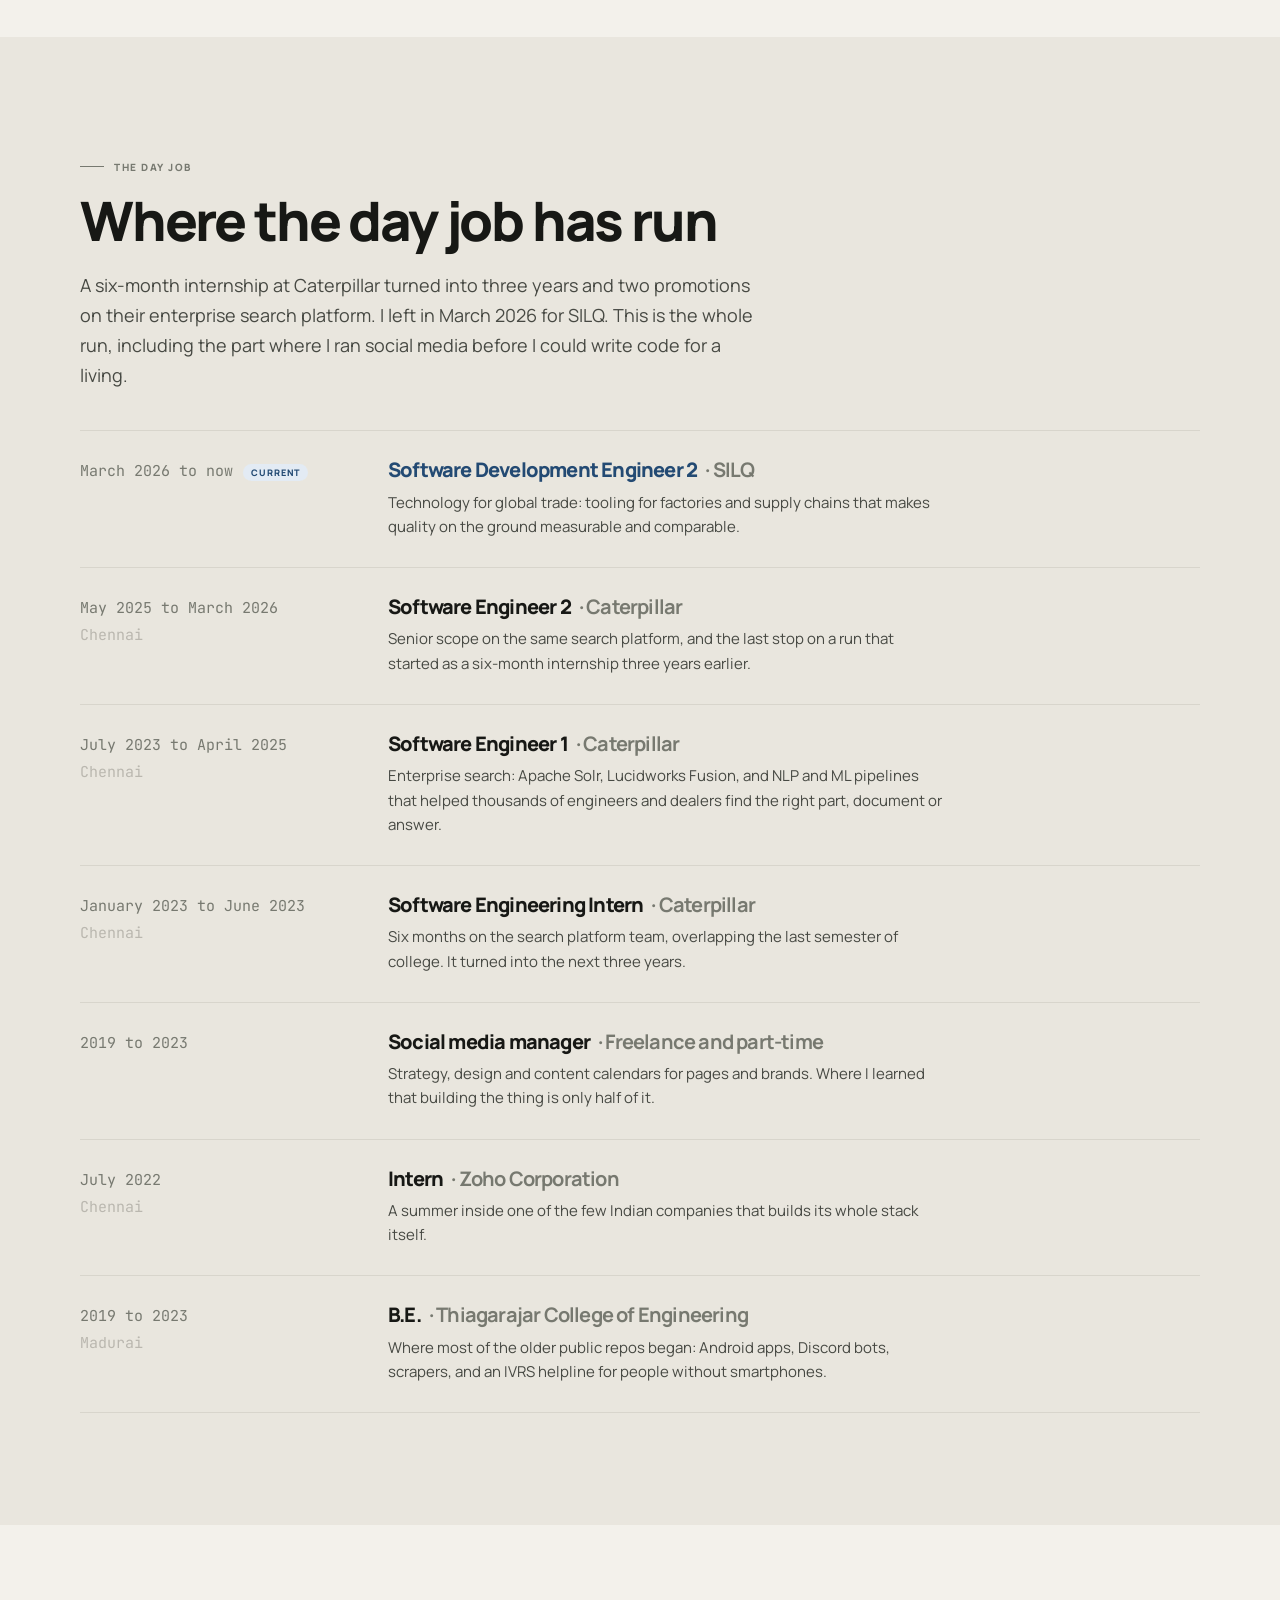
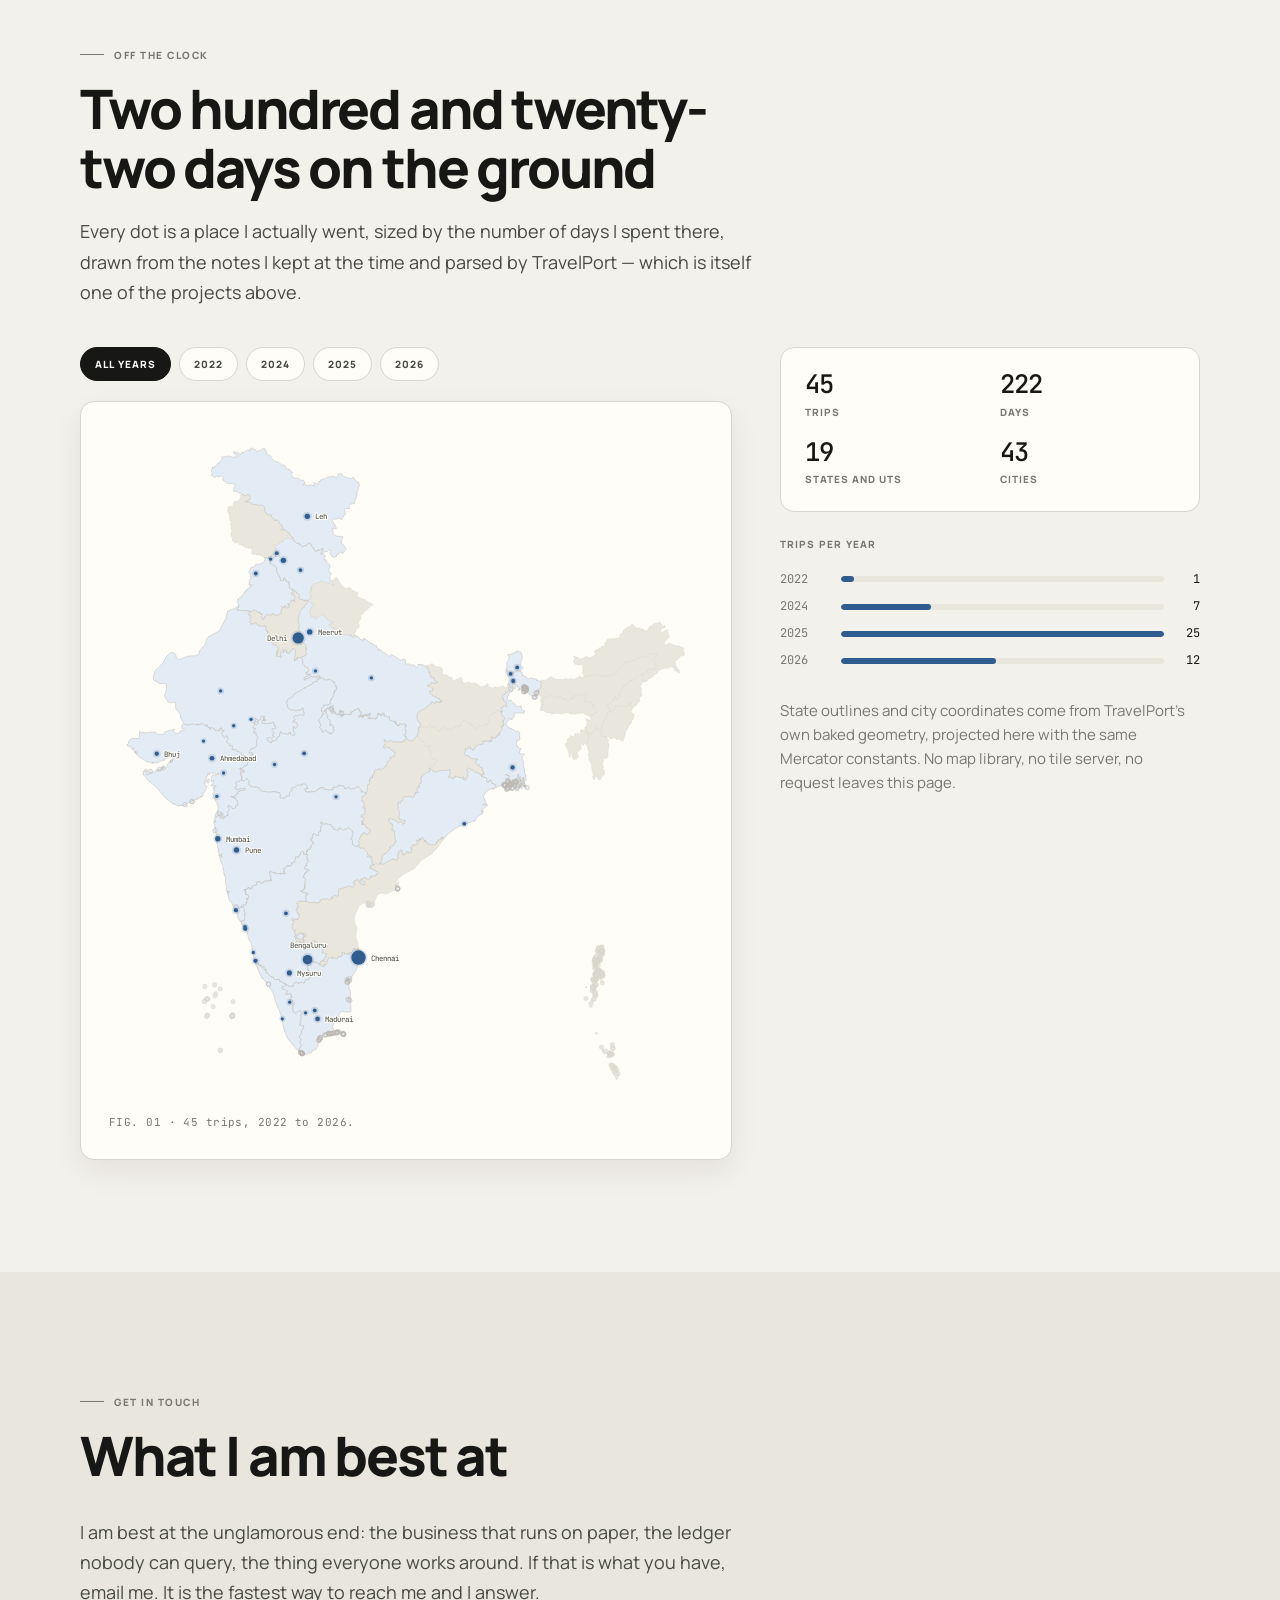
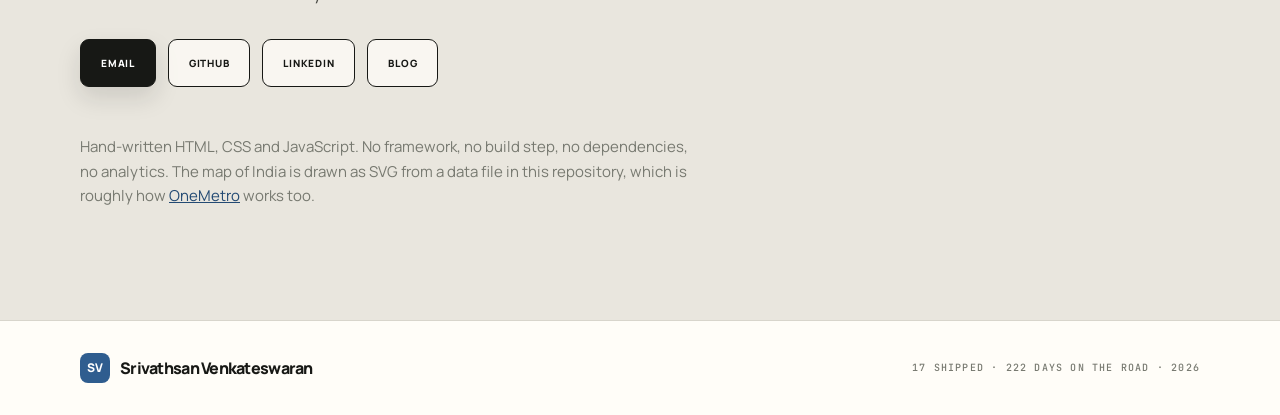
==== commit 9af75719: "Rebuild the portfolio in TravelPort's design language The repo carried two sites. The root was the v" ====
--- a/index.html
+++ b/index.html
@@ -3,438 +3,217 @@
 <head>
   <meta charset="UTF-8" />
   <meta name="viewport" content="width=device-width, initial-scale=1.0" />
-  <title>Srivathsan Venkateswaran | Engineer · Investor · Traveller</title>
-  <meta name="description" content="Software engineer in Chennai who ships his hobbies: Android &amp; search engineering by day, quant market dashboards, Indian transit apps, and stories on the side." />
+  <title>Srivathsan Venkateswaran — Software engineer</title>
+  <meta name="description" content="Thirteen products in seven weeks, four of them running a real business: gym software, a pharma receivables ledger, a Bengaluru journey planner, a voice agent and a 98-chart market dashboard." />
   <meta property="og:title" content="Srivathsan Venkateswaran" />
-  <meta property="og:description" content="Engineer · Investor · Traveller · Storyteller. All lines, one network." />
+  <meta property="og:description" content="Thirteen products in seven weeks. Four of them run someone else's business." />
   <meta property="og:type" content="website" />
-  <meta name="theme-color" content="#eceae4" />
-  <link rel="icon" href="data:image/svg+xml,%3Csvg xmlns='http://www.w3.org/2000/svg' viewBox='0 0 64 64'%3E%3Crect x='2' y='10' width='60' height='44' rx='8' fill='%23F5C518' stroke='%2315171A' stroke-width='4'/%3E%3Ctext x='32' y='44' font-family='Arial Black, sans-serif' font-size='30' font-weight='900' text-anchor='middle' fill='%2315171A'%3ESV%3C/text%3E%3C/svg%3E" />
-  <script>
-    // apply saved theme before first paint to avoid a flash
-    const savedTheme = localStorage.getItem("theme");
-    if (savedTheme === "light" || savedTheme === "dark") {
-      document.documentElement.dataset.theme = savedTheme;
-    }
-    // scroll reveals only hide content when there is JS around to reveal it again
-    document.documentElement.classList.add("js");
-  </script>
+  <meta name="theme-color" content="#f3f1eb" />
+  <link rel="icon" href="data:image/svg+xml,%3Csvg xmlns='http://www.w3.org/2000/svg' viewBox='0 0 64 64'%3E%3Crect width='64' height='64' rx='14' fill='%23171815'/%3E%3Ctext x='32' y='43' font-family='Helvetica,Arial,sans-serif' font-size='28' font-weight='800' letter-spacing='-1.5' text-anchor='middle' fill='%23fffdf8'%3ESV%3C/text%3E%3C/svg%3E" />
+
+  <script>document.documentElement.classList.add("js");</script>
+
   <link rel="preconnect" href="https://fonts.googleapis.com" />
   <link rel="preconnect" href="https://fonts.gstatic.com" crossorigin />
-  <link href="https://fonts.googleapis.com/css2?family=Archivo:wdth,wght@62..125,400..900&family=Bricolage+Grotesque:opsz,wdth,wght@12..96,75..100,300..800&family=IBM+Plex+Sans:wght@400;500;600&family=Martian+Mono:wdth,wght@75..112.5,300..700&family=Noto+Sans+Devanagari:wght@700&family=Noto+Sans+Tamil:wght@700&display=swap" rel="stylesheet" />
+  <link href="https://fonts.googleapis.com/css2?family=Manrope:wght@400;500;600;700;800&family=JetBrains+Mono:wght@400;500&display=swap" rel="stylesheet" />
   <link rel="stylesheet" href="styles.css" />
 </head>
 <body>
 
-  <a class="skip-link" href="#top">Skip to content</a>
+  <a class="skip-link" href="#main">Skip to content</a>
 
   <header class="site-header">
-    <a class="roundel" href="#top" aria-label="Back to top">
-      <span class="roundel-ring" aria-hidden="true"></span>
-      <span class="roundel-text">SV</span>
-    </a>
-    <nav class="line-nav" aria-label="Sections">
-      <a href="#engineering" data-line="blue"><span class="dot" aria-hidden="true"></span>Engineering</a>
-      <a href="#markets" data-line="amber"><span class="dot" aria-hidden="true"></span>Markets</a>
-      <a href="#travel" data-line="green"><span class="dot" aria-hidden="true"></span>Travel</a>
-      <a href="#story" data-line="magenta"><span class="dot" aria-hidden="true"></span>Story</a>
-      <a href="#contact" class="nav-contact">Contact</a>
-      <button class="theme-toggle" type="button" aria-label="Switch to night service">☾</button>
-    </nav>
+    <div class="shell">
+      <a class="brand" href="#main">
+        <span class="brand-mark" aria-hidden="true">SV</span>
+        <span class="brand-text">
+          <span class="brand-name">Srivathsan V.</span>
+          <span class="brand-role">Software engineer</span>
+        </span>
+      </a>
+      <nav class="site-nav" aria-label="Sections">
+        <a href="#work">Work</a>
+        <a href="#career">Career</a>
+        <a href="#atlas" data-optional>Atlas</a>
+        <a href="#contact">Contact</a>
+      </nav>
+    </div>
   </header>
 
-  <main id="top">
+  <main id="main">
 
     <!-- ======================= HERO ======================= -->
     <section class="hero">
-      <p class="eyebrow load-reveal">Chennai · 13.08° N, 80.27° E · All lines operational</p>
-
-      <div class="signpost load-reveal" role="img" aria-label="Indian Railways style station name board reading Srivathsan Venkateswaran, software engineer, Chennai">
-        <div class="board">
-          <span class="board-tamil" lang="ta">ஸ்ரீவத்சன்</span>
-          <span class="board-hindi" lang="hi">श्रीवत्सन</span>
-          <span class="board-name">Srivathsan</span>
-          <span class="board-surname">Venkateswaran</span>
-          <span class="board-meta">Software Engineer · Elevation 6.7 m · Chennai</span>
-        </div>
-        <div class="board-legs" aria-hidden="true"><span></span><span></span></div>
-      </div>
-
-      <p class="hero-intro load-reveal">
-        I'm an engineer who ships his hobbies. By profession I build Android apps in Kotlin
-        and search &amp; data systems in Python. The rest of my life keeps turning into
-        software. A gym that ran on paper became a two-surface platform. Seven years in crypto
-        markets became a 98-chart quant dashboard. Years of criss-crossing India became two
-        transit apps. A stint running social media taught me how to tell the story once the
-        thing is built.
-      </p>
-
-      <ul class="hero-links load-reveal">
-        <li><a href="https://github.com/srivathsanvenkateswaran" target="_blank" rel="noopener">GitHub</a></li>
-        <li><a href="https://www.linkedin.com/in/srivathsanvenkateswaran/" target="_blank" rel="noopener">LinkedIn</a></li>
-        <li><a href="https://srivathsan.hashnode.dev" target="_blank" rel="noopener">Blog</a></li>
-        <li><a href="mailto:srivathsanvenkateswaran@gmail.com">Email</a></li>
-      </ul>
-    </section>
-
-    <!-- platform-edge tactile paving: hero ends, concourse begins -->
-    <div class="tactile" aria-hidden="true"></div>
-
-    <!-- ======================= DEPARTURES ======================= -->
-    <section class="board-band" aria-label="Departures board: jump to a section">
-      <div class="departures observe">
-        <div class="departures-head">
-          <span class="departures-title">Departures</span>
-          <span class="departures-clock" id="ist-clock">--:--:-- IST</span>
-        </div>
-        <div class="departures-cols" aria-hidden="true">
-          <span>Line</span><span>Destination</span><span>Service since</span><span>Status</span>
-        </div>
-        <div class="departures-rows">
-          <button class="dep-row" data-target="#engineering" data-line="blue">
-            <span class="dep-line"><span class="dot" aria-hidden="true"></span>Blue</span>
-            <span class="dep-dest">Engineering</span>
-            <span class="dep-since">2022</span>
-            <span class="dep-status"><span class="pulse" aria-hidden="true"></span>Running</span>
-          </button>
-          <button class="dep-row" data-target="#markets" data-line="amber">
-            <span class="dep-line"><span class="dot" aria-hidden="true"></span>Amber</span>
-            <span class="dep-dest">Markets</span>
-            <span class="dep-since">2019</span>
-            <span class="dep-status"><span class="pulse" aria-hidden="true"></span>Compounding</span>
-          </button>
-          <button class="dep-row" data-target="#travel" data-line="green">
-            <span class="dep-line"><span class="dot" aria-hidden="true"></span>Green</span>
-            <span class="dep-dest">Across India</span>
-            <span class="dep-since">Always</span>
-            <span class="dep-status"><span class="pulse" aria-hidden="true"></span>Roaming</span>
-          </button>
-          <button class="dep-row" data-target="#story" data-line="magenta">
-            <span class="dep-line"><span class="dot" aria-hidden="true"></span>Magenta</span>
-            <span class="dep-dest">The Story Layer</span>
-            <span class="dep-since">2019 – 23</span>
-            <span class="dep-status dep-status-off">Off peak</span>
-          </button>
-        </div>
-      </div>
-    </section>
-
-    <div class="network">
-
-    <!-- ======================= BLUE LINE · ENGINEERING ======================= -->
-    <section class="line-section" id="engineering" data-line="blue">
-      <span class="rail" aria-hidden="true"><i></i></span>
-
-      <header class="station-head observe">
-        <span class="station-marker" aria-hidden="true"></span>
-        <p class="line-label">Blue Line</p>
-        <h2>Engineering</h2>
-        <p class="section-lede">
-          Four years building software that has to work at industrial scale.
-          An Android engineer at heart, writing Jetpack Compose since its earliest betas in 2021.
-        </p>
-      </header>
-
-      <article class="featured-card observe">
-        <p class="featured-label">Featured service · getsquadfit.com</p>
-        <h3><a href="https://getsquadfit.com" target="_blank" rel="noopener">SquadFit: the gym that ran on paper</a></h3>
-        <p class="featured-text">
-          Gyms in Dindigul track memberships in receipt books and attendance in signature
-          registers. SquadFit digitises both sides of the counter: owners run plans, payments
-          and QR check-in, members log workouts and race their squad each week. One backend,
-          two surfaces: an installable PWA and an Android app.
-        </p>
-        <ul class="chips featured-chips">
-          <li>Next.js 16</li><li>React 19</li><li>Drizzle</li><li>Neon Postgres</li><li>Expo</li><li>Better Auth</li>
-        </ul>
-        <p class="featured-links">
-          <a href="https://getsquadfit.com" target="_blank" rel="noopener">Live site ↗</a>
-        </p>
-      </article>
-
-      <div class="route observe">
-        <article class="stop">
-          <span class="stop-tick" aria-hidden="true"></span>
-          <div class="stop-bar">
-            <h3>Software Development Engineer 2 · SILQ</h3>
-            <span class="stop-flag">Current service</span>
+      <div class="shell">
+        <p class="section-label is-accent">Srivathsan Venkateswaran · Software engineer at SILQ</p>
+
+        <h1 class="hero-claim">
+          Thirteen products in seven weeks.
+          <em>Four of them run <span class="marker">someone else's business</span>.</em>
+        </h1>
+
+        <p class="hero-intro">
+          Between 2 July and 19 August 2026 I shipped thirteen products across
+          1,765 commits. Not prototypes: four of them are open on somebody's
+          screen this morning.
+        </p>
+        <p class="hero-intro">
+          I build the software small businesses actually run on. A gym still
+          writing receipts by hand. A distributor whose money was locked inside
+          an ERP nobody could query. A consultancy with a good record and no way
+          to show it. Most of these started with somebody describing a problem
+          that was quietly costing them money every month.
+        </p>
+        <p class="hero-intro">
+          By day I write backend systems at SILQ, and spent three years before
+          that on Caterpillar's enterprise search platform. Everything below is
+          what I built after hours, with its real status attached: in use, just
+          built, or pitched to somebody who never wrote back.
+        </p>
+
+        <div class="hero-actions" id="hero-actions"></div>
+      </div>
+    </section>
+
+    <!-- ======================= EVIDENCE ======================= -->
+    <section class="shell" aria-label="The numbers">
+      <div class="observe">
+        <dl class="stats panel" id="stat-row"></dl>
+        <p class="stats-foot">
+          Counted from git history and my own trip files, not estimated. The
+          seven weeks run from the first commit on Burrito to the last one on
+          Jelfort. The travel figures are recomputed from the parsed notes every
+          time this page is built.
+        </p>
+      </div>
+    </section>
+
+    <!-- ======================= WORK ======================= -->
+    <section class="band" id="work">
+      <div class="shell">
+        <div class="section-head observe">
+          <p class="section-label">The work</p>
+          <h2>Everything I have shipped, and where it sits</h2>
+          <p class="lede">
+            Seventeen things, grouped by who they were for rather than what they
+            were made with. Open any card to see what it did and what it cost.
+          </p>
+        </div>
+
+        <div id="groups"></div>
+
+        <noscript>
+          <div class="noscript">
+            <p><strong>This page draws itself with JavaScript.</strong> The short version:</p>
+            <ul>
+              <li><a href="https://getsquadfit.com">SquadFit</a>, a multi-tenant gym platform running in real gyms</li>
+              <li><a href="https://burrito-finance.vercel.app">Burrito</a>, 98 market charts recomputed daily at $0 a month</li>
+              <li><a href="https://one-rail.vercel.app">OneRail</a>, an Indian Railways atlas built from OpenStreetMap</li>
+              <li><a href="https://tarvo-five.vercel.app">Tarvo</a>, an apartment maintenance and book-keeping ledger</li>
+              <li><a href="https://github.com/srivathsanvenkateswaran">GitHub</a> ·
+                  <a href="https://www.linkedin.com/in/srivathsanvenkateswaran/">LinkedIn</a> ·
+                  <a href="mailto:srivathsanvenkateswaran@gmail.com">Email</a></li>
+            </ul>
           </div>
-          <p class="stop-when">March 2026 → Present</p>
-          <p class="stop-text">
-            Building technology that simplifies global trade: next-generation tooling
-            for factories and supply chains, making quality on the ground measurable
-            and comparable.
-          </p>
-        </article>
-        <article class="stop">
-          <span class="stop-tick" aria-hidden="true"></span>
-          <div class="stop-bar"><h3>Software Engineer 2 · Caterpillar Inc.</h3></div>
-          <p class="stop-when">May 2025 – March 2026 · Chennai</p>
-          <p class="stop-text">
-            Senior scope on the same search platform, and the last stop on a run that
-            started as a six-month internship three years earlier.
-          </p>
-        </article>
-        <article class="stop">
-          <span class="stop-tick" aria-hidden="true"></span>
-          <div class="stop-bar"><h3>Software Engineer 1 · Caterpillar Inc.</h3></div>
-          <p class="stop-when">July 2023 – April 2025 · Chennai</p>
-          <p class="stop-text">
-            Enterprise search for the company that builds the machines that build the
-            world. Worked on the search platform: Apache Solr, Lucidworks Fusion, and
-            NLP/ML pipelines that helped thousands of engineers and dealers find the
-            right part, document, or answer.
-          </p>
-        </article>
-        <article class="stop">
-          <span class="stop-tick" aria-hidden="true"></span>
-          <div class="stop-bar"><h3>Software Engineering Intern · Caterpillar Inc.</h3></div>
-          <p class="stop-when">January 2023 – June 2023 · Chennai</p>
-          <p class="stop-text">
-            Six months on the search platform team, overlapping the last semester of
-            college. It turned into the next three years.
-          </p>
-        </article>
-        <article class="stop">
-          <span class="stop-tick" aria-hidden="true"></span>
-          <div class="stop-bar"><h3>Intern · Zoho Corporation</h3></div>
-          <p class="stop-when">July 2022 · Chennai</p>
-          <p class="stop-text">
-            First stop on the line: a summer inside one of the few Indian companies
-            that builds its whole stack itself.
-          </p>
-        </article>
-        <article class="stop">
-          <span class="stop-tick stop-tick-origin" aria-hidden="true"></span>
-          <div class="stop-bar"><h3>B.E. · Thiagarajar College of Engineering</h3></div>
-          <p class="stop-when">2019 – 2023 · Madurai</p>
-          <p class="stop-text">
-            Where most of the 40 public repos began: Android apps, Discord bots, scrapers,
-            and a helpline IVRS for people without smartphones.
-          </p>
-        </article>
-      </div>
-
-      <div class="card-grid observe">
-        <article class="project-card">
-          <h3><a href="https://mastersmentor.srivathsanvenkateswaran.workers.dev/" target="_blank" rel="noopener">Masters Mentor</a></h3>
-          <p>
-            Client site for an admissions consultancy that gets Indian students into
-            Europe's top B-schools: 150+ admissions since 2018, 98% success rate,
-            ₹1.2 Cr in scholarships secured. Packages, case studies, and a free
-            profile-evaluation tool, built end to end.
-          </p>
-          <ul class="chips"><li>Client work</li><li>Web</li><li>Live ↗</li></ul>
-          <p class="interchange" data-line="magenta"><span class="dot" aria-hidden="true"></span>Interchange · Magenta Line</p>
-        </article>
-        <article class="project-card">
-          <h3><a href="https://vyasadithya.com" target="_blank" rel="noopener">Vyas Adithya</a></h3>
-          <p>
-            Personal mentorship platform for the man behind Masters Mentor, covering B-school
-            admissions, data-analytics careers, and investing, on a pay-what-you-believe
-            pricing model. Brand, copy, and site shipped as one piece.
-          </p>
-          <ul class="chips"><li>Client work</li><li>Web</li><li>Live ↗</li></ul>
-          <p class="interchange" data-line="magenta"><span class="dot" aria-hidden="true"></span>Interchange · Magenta Line</p>
-        </article>
-        <article class="project-card">
-          <h3><a href="https://github.com/srivathsanvenkateswaran/CryptoUIJetpackCompose" target="_blank" rel="noopener">CryptoUIJetpackCompose</a></h3>
-          <p>A cryptocurrency app UI toolkit built in Jetpack Compose, with 10★ on GitHub from Compose's early days.</p>
-          <ul class="chips"><li>Kotlin</li><li>Jetpack Compose</li></ul>
-          <p class="interchange" data-line="amber"><span class="dot" aria-hidden="true"></span>Interchange · Amber Line</p>
-        </article>
-        <article class="project-card">
-          <h3><a href="https://github.com/srivathsanvenkateswaran/Pokedex-Jetpack-Compose" target="_blank" rel="noopener">Pokedex Compose</a></h3>
-          <p>A Pokédex app in Jetpack Compose following MVVM, with clean architecture on a fun dataset.</p>
-          <ul class="chips"><li>Kotlin</li><li>MVVM</li><li>Retrofit</li></ul>
-        </article>
-        <article class="project-card">
-          <h3><a href="https://github.com/srivathsanvenkateswaran/linuxVisualSearch" target="_blank" rel="noopener">linuxVisualSearch</a></h3>
-          <p>Bing-style visual search brought to the Linux desktop with a Python script.</p>
-          <ul class="chips"><li>Python</li><li>Linux</li></ul>
-        </article>
-      </div>
-
-      <aside class="legend observe" aria-label="Skills">
-        <p class="legend-title">Network legend · what I work with</p>
-        <dl class="legend-groups">
-          <div><dt>Languages</dt><dd>Kotlin · Python · Java · C++ · TypeScript</dd></div>
-          <div><dt>Android</dt><dd>Jetpack Compose · MVVM · Coroutines · Retrofit · Expo</dd></div>
-          <div><dt>Search &amp; ML</dt><dd>Apache Solr · Lucidworks Fusion · NLP</dd></div>
-          <div><dt>Web</dt><dd>Next.js · React · Vite · Node · Flask</dd></div>
-          <div><dt>Data stores</dt><dd>Postgres · Drizzle ORM · SQLite</dd></div>
-          <div><dt>Data &amp; markets</dt><dd>pandas · on-chain data · quant charting</dd></div>
-        </dl>
-      </aside>
-    </section>
-
-    <!-- ======================= AMBER LINE · MARKETS ======================= -->
-    <section class="line-section" id="markets" data-line="amber">
-      <span class="rail" aria-hidden="true"><i></i></span>
-
-      <header class="station-head observe">
-        <span class="station-marker station-marker-interchange" aria-hidden="true"></span>
-        <p class="line-label">Amber Line</p>
-        <h2>Markets</h2>
-        <p class="section-lede">
-          Seven years in crypto, four in Indian equities, cycle-tested through at least two
-          winters. Eventually the spreadsheets weren't enough, so I built the tooling myself.
-        </p>
-      </header>
-
-      <article class="featured-card observe">
-        <p class="featured-label">Featured service · burrito-finance.vercel.app</p>
-        <h3><a href="https://github.com/srivathsanvenkateswaran/Burrito" target="_blank" rel="noopener">Burrito: every market, one tortilla</a></h3>
-        <p class="featured-text">
-          A self-updating quantitative market-analysis site: crypto risk, cycles, on-chain,
-          breadth, derivatives, and US macro. A personal clone of the paid analytics
-          platforms, built solo on entirely free data.
-        </p>
-        <ul class="featured-stats">
-          <li><span>Charts</span><strong>98</strong></li>
-          <li><span>Assets + macro</span><strong>27</strong></li>
-          <li><span>Cost to run</span><strong>$0</strong></li>
-          <li><span>Recompute</span><strong>Daily</strong></li>
-        </ul>
-        <p class="featured-links">
-          <a href="https://burrito-finance.vercel.app" target="_blank" rel="noopener">Live site ↗</a>
-          <a href="https://github.com/srivathsanvenkateswaran/Burrito" target="_blank" rel="noopener">GitHub ↗</a>
-        </p>
-      </article>
-
-      <div class="card-grid observe">
-        <article class="project-card">
-          <h3><a href="https://github.com/srivathsanvenkateswaran/CryptoPortfolioManager" target="_blank" rel="noopener">CryptoPortfolioManager</a></h3>
-          <p>A CLI tool to track a crypto portfolio from the terminal: positions, prices, P&amp;L.</p>
-          <ul class="chips"><li>Python</li><li>CLI</li></ul>
-        </article>
-        <article class="project-card">
-          <h3><a href="https://github.com/srivathsanvenkateswaran/Crypto-Discord-Bot" target="_blank" rel="noopener">Crypto Discord Bot</a></h3>
-          <p>Live crypto rates in any fiat currency, delivered straight into Discord.</p>
-          <ul class="chips"><li>Python</li><li>Discord API</li></ul>
-        </article>
-        <article class="project-card">
-          <h3><a href="https://srivathsan.hashnode.dev" target="_blank" rel="noopener">Grokking Bitcoin</a></h3>
-          <p>Writing about the Bitcoin protocol and markets, one concept at a time, on the blog.</p>
-          <ul class="chips"><li>Writing</li><li>Bitcoin</li></ul>
-          <p class="interchange" data-line="magenta"><span class="dot" aria-hidden="true"></span>Interchange · Magenta Line</p>
-        </article>
-      </div>
-    </section>
-
-    <!-- ======================= GREEN LINE · TRAVEL ======================= -->
-    <section class="line-section" id="travel" data-line="green">
-      <span class="rail" aria-hidden="true"><i></i></span>
-
-      <header class="station-head observe">
-        <span class="station-marker station-marker-interchange" aria-hidden="true"></span>
-        <p class="line-label">Green Line</p>
-        <h2>Across India</h2>
-        <p class="section-lede">
-          I've travelled a large part of this country by rail and metro, and the travel
-          turned into product research. The result: two transit apps built from the
-          frustration of scattered timetables and noisy booking sites.
-        </p>
-      </header>
-
-      <div class="marquee observe" aria-hidden="true">
-        <div class="marquee-track">
-          <span>Chennai ● Madurai ● Bengaluru ● Delhi ● Mumbai ● Kolkata ● Hyderabad ● Kochi ● Jaipur ● Varanasi ● Ahmedabad ● Pune ● </span><span>Chennai ● Madurai ● Bengaluru ● Delhi ● Mumbai ● Kolkata ● Hyderabad ● Kochi ● Jaipur ● Varanasi ● Ahmedabad ● Pune ● </span>
-        </div>
-      </div>
-
-      <div class="card-grid two observe">
-        <article class="project-card tall">
-          <h3><a href="https://github.com/srivathsanvenkateswaran/OneMetro" target="_blank" rel="noopener">OneMetro: the pulse of urban India</a></h3>
-          <p>
-            An open-source gateway to India's rapid transit systems. A hybrid SVG engine
-            renders each city's network: real WGS84 geographic projection for Chennai, Pune
-            and Ahmedabad, custom schematic grids for Delhi and Mumbai. Sub-second loads,
-            zero runtime network calls, no tracking.
-          </p>
-          <ul class="chips"><li>JavaScript</li><li>SVG engine</li><li>Vite</li><li>6★</li></ul>
-        </article>
-        <article class="project-card tall">
-          <h3><a href="https://one-rail.vercel.app" target="_blank" rel="noopener">OneRail: find your train, without the noise</a></h3>
-          <p>
-            A search platform for Indian Railways' Southern zone: schedules, stops, coach
-            positions and route maps in one clean interface, instead of five different
-            tabs and a PDF.
-          </p>
-          <ul class="chips"><li>Web</li><li>Indian Railways</li><li>Live ↗</li></ul>
-        </article>
-      </div>
-    </section>
-
-    <!-- ======================= MAGENTA LINE · STORY ======================= -->
-    <section class="line-section" id="story" data-line="magenta">
-      <span class="rail" aria-hidden="true"><i></i></span>
-
-      <header class="station-head observe">
-        <span class="station-marker station-marker-interchange" aria-hidden="true"></span>
-        <p class="line-label">Magenta Line</p>
-        <h2>The Story Layer</h2>
-        <p class="section-lede">
-          Before engineering paid the bills, social media did. Through college and my early
-          career I worked as a social media manager: content strategy, graphics, community,
-          and the discipline of publishing on schedule.
-        </p>
-      </header>
-
-      <div class="route observe">
-        <article class="stop">
-          <span class="stop-tick" aria-hidden="true"></span>
-          <div class="stop-bar"><h3>Social Media Manager</h3></div>
-          <p class="stop-when">2019 – 2023 · Freelance &amp; part-time</p>
-          <p class="stop-text">
-            Ran strategy, design and content calendars for pages and brands, learning
-            audience-building the hands-on way one post at a time.
-          </p>
-        </article>
-        <article class="stop">
-          <span class="stop-tick" aria-hidden="true"></span>
-          <div class="stop-bar"><h3>Where it shows up now</h3></div>
-          <p class="stop-when">Every project above</p>
-          <p class="stop-text">
-            The media instinct never left: brand and copy for the two client sites now
-            running on the Blue Line, READMEs that read like launch pages, a blog on
-            <a href="https://srivathsan.hashnode.dev" target="_blank" rel="noopener">Hashnode</a>,
-            and Burrito shipped with its own launch film, written as HTML compositions and
-            rendered to video with code.
-          </p>
-        </article>
-      </div>
-
-    </section>
-
-    </div><!-- /.network -->
-
-    <!-- ======================= TERMINUS · CONTACT ======================= -->
-    <section class="terminus" id="contact">
-      <div class="buffer" aria-hidden="true"><span></span><span></span></div>
-      <p class="line-label observe">Terminus · All lines</p>
-      <h2 class="observe">End of the line</h2>
-      <p class="terminus-lede observe">
-        Every good route ends at a station worth arriving at. If you'd like to build
-        something together (or just argue about Bitcoin), the doors are open.
-      </p>
-      <p class="observe">
-        <a class="cta" href="mailto:srivathsanvenkateswaran@gmail.com">Say hello →</a>
-      </p>
-      <ul class="footer-links observe">
-        <li><a href="https://github.com/srivathsanvenkateswaran" target="_blank" rel="noopener">GitHub</a></li>
-        <li><a href="https://www.linkedin.com/in/srivathsanvenkateswaran/" target="_blank" rel="noopener">LinkedIn</a></li>
-        <li><a href="https://www.instagram.com/_vathsan" target="_blank" rel="noopener">Instagram</a></li>
-        <li><a href="https://srivathsan.hashnode.dev" target="_blank" rel="noopener">Blog</a></li>
-      </ul>
-      <p class="colophon observe">
-        © <span id="year">2026</span> Srivathsan Venkateswaran · Hand-built with plain
-        HTML, CSS and JavaScript · Hosted on Vercel
-      </p>
+        </noscript>
+      </div>
+    </section>
+
+    <!-- ======================= CAREER ======================= -->
+    <section class="band band-alt" id="career">
+      <div class="shell">
+        <div class="section-head observe">
+          <p class="section-label">The day job</p>
+          <h2>Where the day job has run</h2>
+          <p class="lede">
+            A six-month internship at Caterpillar turned into three years and two
+            promotions on their enterprise search platform. I left in March 2026
+            for SILQ. This is the whole run, including the part where I ran
+            social media before I could write code for a living.
+          </p>
+        </div>
+        <ol class="timeline observe" id="timeline"></ol>
+      </div>
+    </section>
+
+    <!-- ======================= ATLAS ======================= -->
+    <section class="band" id="atlas">
+      <div class="shell">
+        <div class="section-head observe">
+          <p class="section-label">Off the clock</p>
+          <h2>Two hundred and twenty-two days on the ground</h2>
+          <p class="lede">
+            Every dot is a place I actually went, sized by the number of days I
+            spent there, drawn from the notes I kept at the time and parsed by
+            TravelPort — which is itself one of the projects above.
+          </p>
+        </div>
+
+        <div class="atlas observe">
+          <div>
+            <div class="atlas-controls" id="atlas-controls" role="group" aria-label="Filter the map by year"></div>
+            <figure class="atlas-figure">
+              <svg id="atlas-svg" role="img" aria-labelledby="atlas-title atlas-desc">
+                <title id="atlas-title">Map of India showing states and cities visited</title>
+                <desc id="atlas-desc">Nineteen states and union territories are filled. Forty-three cities are marked, sized by days spent. The full figures are listed beside the map.</desc>
+              </svg>
+              <figcaption>FIG. 01 · 45 trips, 2022 to 2026.</figcaption>
+            </figure>
+          </div>
+          <div class="atlas-side">
+            <dl class="atlas-stats" id="atlas-stats"></dl>
+            <div class="atlas-years" id="atlas-years"></div>
+            <p class="atlas-note">
+              State outlines and city coordinates come from TravelPort's own
+              baked geometry, projected here with the same Mercator constants.
+              No map library, no tile server, no request leaves this page.
+            </p>
+          </div>
+        </div>
+      </div>
+    </section>
+
+    <!-- ======================= CONTACT ======================= -->
+    <section class="band band-alt" id="contact">
+      <div class="shell">
+        <div class="section-head observe">
+          <p class="section-label">Get in touch</p>
+          <h2>What I am best at</h2>
+        </div>
+        <div class="observe">
+          <p class="contact-body">
+            I am best at the unglamorous end: the business that runs on paper,
+            the ledger nobody can query, the thing everyone works around. If that
+            is what you have, email me. It is the fastest way to reach me and I
+            answer.
+          </p>
+          <div class="contact-actions" id="contact-actions"></div>
+          <p class="colophon">
+            Hand-written HTML, CSS and JavaScript. No framework, no build step,
+            no dependencies, no analytics. The map of India is drawn as SVG from
+            a data file in this repository, which is roughly how
+            <a href="https://github.com/srivathsanvenkateswaran/OneMetro">OneMetro</a>
+            works too.
+          </p>
+        </div>
+      </div>
     </section>
 
   </main>
 
-  <script src="script.js"></script>
+  <footer class="site-footer">
+    <div class="shell">
+      <div class="footer-brand">
+        <span class="footer-mark" aria-hidden="true">SV</span>
+        <span class="footer-name">Srivathsan Venkateswaran</span>
+      </div>
+      <span class="footer-meta" id="footer-meta"></span>
+    </div>
+  </footer>
+
+  <script src="india.js" defer></script>
+  <script src="data.js" defer></script>
+  <script src="render.js" defer></script>
+  <script src="script.js" defer></script>
 </body>
 </html>
--- a/styles.css
+++ b/styles.css
@@ -1,106 +1,119 @@
 /* ============================================================
    Srivathsan Venkateswaran — portfolio
-   Concept: an Indian transit network.
-   - Hero: an Indian Railways station name board
-   - A platform-edge tactile strip, then a departures concourse
-   - One route spine down the page: it fills in as you travel,
-     and each station lights up as your train passes it
-   Palette: line liveries sampled from Indian metro networks;
-   yellow taken from IR station boards.
+
+   Design language carried over from TravelPort, the sibling
+   site: warm paper surfaces, one blue accent, one amber
+   highlighter, Manrope over JetBrains Mono. Tokens are copied
+   from that project's globals.css rather than re-picked, so the
+   two sites match instead of merely resembling each other.
+
+   Light only, by design. TravelPort has no night palette and
+   this does not invent one.
    ============================================================ */
 
 :root {
-  /* surfaces */
-  --paper: #eceae4;          /* platform concrete */
-  --surface: #f8f7f4;
-  --ink: #16181a;
-  --muted: #585f67;
-  --hairline: #d7d3c9;
-  --hairline-strong: #bfbab0;
-
-  /* night surfaces — used in the dark bands even in day service */
-  --night: #0c0f13;
-  --night-2: #141a21;
-  --night-3: #1c232b;
-  --night-edge: #262e38;
-  --night-text: #e9ecef;
-  --night-muted: #8d97a2;
-
-  /* signage */
-  --board: #f5c518;
-  --board-shade: #c79a06;
-  --board-ink: #15171a;
-
-  /* line liveries */
-  --blue: #0072bc;      --blue-ink: #005a94;
-  --amber: #e08b12;     --amber-ink: #8f5606;
-  --green: #00a14b;     --green-ink: #007338;
-  --magenta: #e5097f;   --magenta-ink: #b30063;
-
-  --font-sign: "Archivo", system-ui, sans-serif;
-  --font-display: "Bricolage Grotesque", "Archivo", system-ui, sans-serif;
-  --font-body: "IBM Plex Sans", system-ui, sans-serif;
-  --font-mono: "Martian Mono", ui-monospace, monospace;
-
-  --rail-w: 6px;
-  --gutter: clamp(2.25rem, 4vw, 3.5rem);
-  --content-pad: clamp(1.25rem, 5vw, 4.5rem);
-  --measure: 62rem;
-  --radius: 4px;
-}
-
-/* Night service: follows the system, overridable by the toggle.
-   Browsers without light-dark() stay in day service. */
-@supports (color: light-dark(#fff, #000)) {
-  :root {
-    color-scheme: light dark;
-    --paper: light-dark(#eceae4, #0c0f13);
-    --surface: light-dark(#f8f7f4, #151a21);
-    --ink: light-dark(#16181a, #e9ecef);
-    --muted: light-dark(#585f67, #949ea9);
-    --hairline: light-dark(#d7d3c9, #232a33);
-    --hairline-strong: light-dark(#bfbab0, #313a45);
-    --night: light-dark(#0c0f13, #060809);
-    --night-2: light-dark(#141a21, #0f141a);
-    --night-3: light-dark(#1c232b, #171d24);
-
-    --blue: light-dark(#0072bc, #4d9fe6);
-    --blue-ink: light-dark(#005a94, #6fb4f0);
-    --amber: light-dark(#e08b12, #eaa93f);
-    --amber-ink: light-dark(#8f5606, #eaa93f);
-    --green: light-dark(#00a14b, #2ec27e);
-    --green-ink: light-dark(#007338, #45d193);
-    --magenta: light-dark(#e5097f, #f45cae);
-    --magenta-ink: light-dark(#b30063, #ff69b8);
-
-    --post: light-dark(#16181a, #3d4650);
-  }
-  :root[data-theme="light"] { color-scheme: light; }
-  :root[data-theme="dark"] { color-scheme: dark; }
-}
-
-* { box-sizing: border-box; margin: 0; padding: 0; }
-
-html { scroll-behavior: smooth; scroll-padding-top: 5.5rem; }
+  /* ── Surfaces — warm paper ─────────────────────────────── */
+  --canvas:         #f3f1eb;
+  --canvas-deep:    #e9e6de;
+  --surface:        #fffdf8;
+  --surface-strong: #ffffff;
+
+  /* ── Ink ───────────────────────────────────────────────── */
+  --ink:             #171815;
+  --text-secondary:  #474943;
+  --text-muted:      #777970;
+  --text-disabled:   #bab7af;
+
+  /* ── Lines ─────────────────────────────────────────────── */
+  --border:        #171815;
+  --border-light:  #d8d5cc;
+  --border-muted:  #bab7af;
+
+  /* ── Accent — blue primary, amber highlight ────────────── */
+  --accent:         #2f5d8f;
+  --accent-dark:    #234a73;
+  --accent-soft:    #e3ebf4;
+  --highlight:      #e0a326;
+  --highlight-soft: #f7ecd6;
+
+  /* ── Categorical — one per project group ───────────────── */
+  --teal:  #1f6f7a;
+  --olive: #4a7a2e;
+  --rose:  #a8324a;
+  --ochre: #8c6d33;
+
+  /* ── Type ──────────────────────────────────────────────── */
+  --font-sans: "Manrope", ui-sans-serif, system-ui, -apple-system, sans-serif;
+  --font-mono: "JetBrains Mono", ui-monospace, "SF Mono", Menlo, monospace;
+
+  --text-display:    clamp(2.6rem, 7vw, 5.7rem);
+  --text-heading-lg: clamp(2rem, 4.4vw, 3.4rem);
+  --text-heading:    1.5rem;
+  --text-heading-sm: 1.25rem;
+  --text-subheading: 1.125rem;
+  --text-body:       1rem;
+  --text-body-sm:    0.9375rem;
+  --text-caption:    0.75rem;
+
+  /* ── Layout ────────────────────────────────────────────── */
+  --page-max-width: 1200px;
+  --page-pad:   clamp(1.25rem, 5vw, 2.5rem);
+  --section-gap: clamp(4rem, 9vw, 7rem);
+
+  /* ── Radius ────────────────────────────────────────────── */
+  --radius-card:     10px;
+  --radius-panel:    14px;
+  --radius-featured: 18px;
+  --radius-button:   9px;
+
+  /* ── Elevation ─────────────────────────────────────────── */
+  --shadow-sm: 0 12px 30px rgba(23, 24, 21, 0.07);
+  --shadow-lg: 0 32px 80px rgba(23, 24, 21, 0.12);
+
+  color-scheme: light;
+}
+
+/* ============================================================
+   Base
+   ============================================================ */
+
+*, *::before, *::after { box-sizing: border-box; }
+* { margin: 0; padding: 0; }
+
+html {
+  scroll-behavior: smooth;
+  scroll-padding-top: 6rem;
+  -webkit-text-size-adjust: 100%;
+}
 
 body {
-  background: var(--paper);
+  background: var(--canvas);
   color: var(--ink);
-  font-family: var(--font-body);
-  font-size: 1.0625rem;
-  line-height: 1.65;
+  font-family: var(--font-sans);
+  font-size: var(--text-body);
+  line-height: 1.6;
   -webkit-font-smoothing: antialiased;
+  text-rendering: optimizeLegibility;
   overflow-x: hidden;
 }
 
-::selection { background: var(--board); color: #15171a; }
+h1, h2, h3, h4 {
+  font-weight: 800;
+  letter-spacing: -0.04em;
+  line-height: 1.08;
+}
 
 a { color: inherit; }
-
-:focus-visible {
-  outline: 3px solid var(--ink);
+ul, ol { list-style: none; }
+button { font: inherit; color: inherit; background: none; border: none; cursor: pointer; }
+svg { display: block; }
+
+::selection { background: var(--highlight-soft); color: var(--ink); }
+
+:where(a, button, summary):focus-visible {
+  outline: 3px solid rgba(47, 93, 143, 0.48);
   outline-offset: 3px;
-  border-radius: 2px;
+  border-radius: 4px;
 }
 
 .skip-link {
@@ -108,1086 +121,770 @@
   left: -9999px;
   top: 0;
   z-index: 100;
-  background: var(--board);
-  color: var(--board-ink);
-  font-family: var(--font-mono);
-  font-size: 0.8rem;
-  padding: 0.6rem 1rem;
-}
-.skip-link:focus { left: 0; }
-
-h2 {
-  font-family: var(--font-display);
-  font-variation-settings: "wdth" 76, "opsz" 96;
-  font-weight: 800;
-  font-size: clamp(2.4rem, 6.5vw, 4.25rem);
-  line-height: 0.94;
-  letter-spacing: -0.005em;
-  text-transform: uppercase;
-}
-
-h3 {
-  font-family: var(--font-display);
-  font-variation-settings: "wdth" 90, "opsz" 24;
-  font-weight: 700;
-  font-size: 1.18rem;
-  line-height: 1.25;
-  letter-spacing: -0.005em;
-}
-
-/* one utility for every small tracked label on the site */
-.eyebrow,
-.line-label,
-.departures-title,
-.departures-clock,
-.departures-cols,
-.dep-row,
-.stop-when,
-.stop-flag,
-.chips li,
-.interchange,
-.featured-label,
-.featured-stats span,
-.featured-links a,
-.marquee-track,
-.legend-title,
-.footer-links a,
-.hero-links a,
-.line-nav a {
-  font-family: var(--font-mono);
-  font-variation-settings: "wdth" 87.5;
-  font-weight: 500;
-  text-transform: uppercase;
-  letter-spacing: 0.02em;
-}
-
-/* ---------------- header ---------------- */
+  padding: 0.75rem 1.25rem;
+  background: var(--ink);
+  color: #fff;
+  font-size: var(--text-caption);
+  font-weight: 800;
+  letter-spacing: 0.1em;
+  text-transform: uppercase;
+  text-decoration: none;
+}
+.skip-link:focus { left: 1rem; top: 1rem; }
+
+.shell {
+  width: 100%;
+  max-width: var(--page-max-width);
+  margin-inline: auto;
+  padding-inline: var(--page-pad);
+}
+
+/* ============================================================
+   Primitives — ported from TravelPort
+   ============================================================ */
+
+/* Tiny wide-tracked uppercase label with a leading rule */
+.section-label {
+  display: inline-flex;
+  align-items: center;
+  gap: 10px;
+  color: var(--text-muted);
+  font-size: 10px;
+  font-weight: 800;
+  letter-spacing: 0.15em;
+  text-transform: uppercase;
+}
+.section-label::before {
+  content: "";
+  width: 24px;
+  height: 1px;
+  background: currentColor;
+}
+.section-label.is-accent { color: var(--accent-dark); }
+
+/* Amber highlighter under a word — the yellow half of the palette */
+.marker {
+  background-image: linear-gradient(
+    to top,
+    transparent 0.08em,
+    var(--highlight) 0.08em,
+    var(--highlight) 0.4em,
+    transparent 0.4em
+  );
+  padding: 0 0.04em;
+}
+
+.button {
+  min-height: 48px;
+  padding: 0 20px;
+  display: inline-flex;
+  align-items: center;
+  justify-content: center;
+  gap: 10px;
+  border: 1px solid var(--ink);
+  border-radius: var(--radius-button);
+  font-size: 10px;
+  font-weight: 800;
+  letter-spacing: 0.075em;
+  text-transform: uppercase;
+  text-decoration: none;
+  white-space: nowrap;
+  transition: transform 180ms ease, box-shadow 180ms ease, background 180ms ease,
+    color 180ms ease, border-color 180ms ease;
+}
+.button-primary {
+  background: var(--ink);
+  color: #fff;
+  box-shadow: 0 11px 24px rgba(23, 24, 21, 0.13);
+}
+.button-primary:hover {
+  border-color: var(--accent);
+  background: var(--accent);
+  box-shadow: 0 15px 30px rgba(35, 74, 115, 0.24);
+  transform: translateY(-2px);
+}
+.button-secondary { background: rgba(255, 253, 248, 0.72); }
+.button-secondary:hover {
+  background: var(--surface);
+  transform: translateY(-2px);
+}
+
+.panel {
+  background: var(--surface);
+  border: 1px solid var(--border-light);
+  border-radius: var(--radius-panel);
+  box-shadow: var(--shadow-sm);
+}
+
+.card-hover {
+  transition: transform 180ms ease, box-shadow 180ms ease, border-color 180ms ease;
+}
+.card-hover:hover {
+  transform: translateY(-2px);
+  box-shadow: var(--shadow-lg);
+}
+
+/* Scroll reveal. Without JS everything is simply visible. */
+.js .observe {
+  opacity: 0;
+  transform: translateY(14px);
+  transition: opacity 620ms ease, transform 620ms ease;
+}
+.js .observe.is-in { opacity: 1; transform: none; }
+
+@media (prefers-reduced-motion: reduce) {
+  html { scroll-behavior: auto; }
+  .js .observe { opacity: 1; transform: none; transition: none; }
+  * { animation-duration: 0.01ms !important; transition-duration: 0.01ms !important; }
+}
+
+/* ============================================================
+   Header
+   ============================================================ */
 
 .site-header {
   position: sticky;
   top: 0;
   z-index: 50;
+  height: 72px;
+  display: flex;
+  align-items: center;
+  border-bottom: 1px solid transparent;
+  background: rgba(243, 241, 235, 0.88);
+  backdrop-filter: blur(16px);
+  -webkit-backdrop-filter: blur(16px);
+  transition: background 200ms ease, border-color 200ms ease, box-shadow 200ms ease;
+}
+.site-header.is-scrolled {
+  background: rgba(255, 253, 248, 0.94);
+  border-bottom-color: rgba(186, 183, 175, 0.7);
+  box-shadow: 0 8px 28px rgba(23, 24, 21, 0.06);
+}
+.site-header .shell {
   display: flex;
   align-items: center;
   justify-content: space-between;
-  gap: 1rem;
-  padding: 0.65rem var(--content-pad);
-  background: color-mix(in srgb, var(--paper) 86%, transparent);
-  backdrop-filter: blur(10px);
-  border-bottom: 1px solid var(--hairline);
-}
-
-.roundel {
-  position: relative;
+  gap: 2rem;
+}
+
+.brand {
+  display: flex;
+  align-items: center;
+  gap: 10px;
+  text-decoration: none;
+  flex-shrink: 0;
+}
+.brand-mark {
+  width: 34px;
+  height: 34px;
   display: grid;
   place-items: center;
-  width: 2.6rem;
-  height: 2.6rem;
+  border-radius: var(--radius-button);
+  background: var(--ink);
+  color: #fff;
+  font-size: 13px;
+  font-weight: 800;
+  letter-spacing: -0.02em;
+  line-height: 1;
+}
+.brand-text { display: flex; flex-direction: column; line-height: 1; }
+.brand-name {
+  font-size: 17px;
+  font-weight: 800;
+  letter-spacing: -0.045em;
+}
+.brand-role {
+  margin-top: 3px;
+  font-size: 9px;
+  font-weight: 800;
+  letter-spacing: 0.14em;
+  text-transform: uppercase;
+  color: var(--text-muted);
+}
+
+.site-nav { display: flex; align-items: center; gap: 22px; }
+.site-nav a {
+  position: relative;
+  padding: 10px 0;
+  font-size: 10px;
+  font-weight: 800;
+  letter-spacing: 0.1em;
+  text-transform: uppercase;
   text-decoration: none;
-  border-radius: 50%;
-}
-
-.roundel-ring {
-  position: absolute;
-  inset: 0;
-  border-radius: 50%;
-  background: conic-gradient(var(--blue) 0 25%, var(--amber) 0 50%, var(--green) 0 75%, var(--magenta) 0 100%);
-  -webkit-mask: radial-gradient(farthest-side, transparent calc(100% - 5px), #000 calc(100% - 4px));
-  mask: radial-gradient(farthest-side, transparent calc(100% - 5px), #000 calc(100% - 4px));
-  transition: transform 0.6s cubic-bezier(0.2, 0.8, 0.2, 1);
-}
-
-.roundel:hover .roundel-ring { transform: rotate(90deg); }
-
-.roundel-text {
-  font-family: var(--font-sign);
-  font-variation-settings: "wdth" 100;
-  font-weight: 900;
-  font-size: 0.85rem;
-  letter-spacing: 0.02em;
-}
-
-.line-nav {
-  display: flex;
-  align-items: center;
-  justify-content: flex-end;
-  gap: 0.5rem clamp(0.5rem, 1.8vw, 1.25rem);
-  flex-wrap: wrap;
-}
-
-.line-nav a {
-  display: inline-flex;
-  align-items: center;
-  gap: 0.45rem;
-  font-size: 0.7rem;
-  text-decoration: none;
-  color: var(--muted);
-  padding: 0.35rem 0.1rem;
-  border-bottom: 2px solid transparent;
-  transition: color 0.15s ease;
-}
-
-.line-nav a:hover { color: var(--ink); }
-.line-nav a[aria-current="true"] { color: var(--ink); }
-.line-nav a[data-line="blue"][aria-current="true"] { border-bottom-color: var(--blue); }
-.line-nav a[data-line="amber"][aria-current="true"] { border-bottom-color: var(--amber); }
-.line-nav a[data-line="green"][aria-current="true"] { border-bottom-color: var(--green); }
-.line-nav a[data-line="magenta"][aria-current="true"] { border-bottom-color: var(--magenta); }
-
-.dot {
-  width: 0.55rem;
-  height: 0.55rem;
-  border-radius: 50%;
-  flex: none;
-  display: inline-block;
-  background: currentColor;
-}
-
-[data-line="blue"] > .dot,
-[data-line="blue"] .dep-line .dot { background: var(--blue); }
-[data-line="amber"] > .dot,
-[data-line="amber"] .dep-line .dot { background: var(--amber); }
-[data-line="green"] > .dot,
-[data-line="green"] .dep-line .dot { background: var(--green); }
-[data-line="magenta"] > .dot,
-[data-line="magenta"] .dep-line .dot { background: var(--magenta); }
-
-.line-nav .nav-contact {
-  border: 1.5px solid var(--ink);
-  border-radius: 999px;
-  padding: 0.3rem 0.85rem;
-  color: var(--ink);
-  transition: background 0.15s ease, color 0.15s ease;
-}
-
-.line-nav .nav-contact:hover { background: var(--ink); color: var(--paper); }
-
-.theme-toggle {
-  display: grid;
-  place-items: center;
-  width: 2.1rem;
-  height: 2.1rem;
-  font-size: 0.95rem;
-  line-height: 1;
-  color: var(--ink);
-  background: none;
-  border: 1.5px solid var(--ink);
-  border-radius: 50%;
-  cursor: pointer;
-  transition: background 0.15s ease, color 0.15s ease;
-}
-
-.theme-toggle:hover { background: var(--ink); color: var(--paper); }
-
-/* ---------------- hero ---------------- */
-
-.hero {
-  display: flex;
-  flex-direction: column;
-  align-items: center;
-  text-align: center;
-  padding: clamp(2.75rem, 8vh, 5rem) var(--content-pad) clamp(3rem, 7vh, 4.5rem);
-}
-
-.eyebrow {
-  font-size: 0.68rem;
-  color: var(--muted);
-  letter-spacing: 0.08em;
-}
-
-/* — the station name board — */
-
-.signpost { margin-top: 2rem; }
-
-.board {
-  position: relative;
-  display: flex;
-  flex-direction: column;
-  align-items: center;
-  gap: 0.1rem;
-  color: var(--board-ink);
-  border: 4px solid var(--board-ink);
-  border-radius: 14px;
-  padding: clamp(1.3rem, 3.5vw, 2rem) clamp(1.8rem, 6vw, 4.25rem);
-  box-shadow: 0 18px 40px -22px rgba(12, 15, 19, 0.55);
-  /* four fixing bolts, like the real thing */
-  background:
-    radial-gradient(circle at 15px 15px, rgba(0,0,0,0.3) 0 2.5px, transparent 3px),
-    radial-gradient(circle at calc(100% - 15px) 15px, rgba(0,0,0,0.3) 0 2.5px, transparent 3px),
-    radial-gradient(circle at 15px calc(100% - 15px), rgba(0,0,0,0.3) 0 2.5px, transparent 3px),
-    radial-gradient(circle at calc(100% - 15px) calc(100% - 15px), rgba(0,0,0,0.3) 0 2.5px, transparent 3px),
-    linear-gradient(178deg, #f8cf33, var(--board) 55%, #e8b60d);
-}
-
-.board-tamil {
-  font-family: "Noto Sans Tamil", var(--font-body);
-  font-weight: 700;
-  font-size: clamp(0.95rem, 2.2vw, 1.3rem);
-  line-height: 1.4;
-}
-
-.board-hindi {
-  font-family: "Noto Sans Devanagari", var(--font-body);
-  font-weight: 700;
-  font-size: clamp(0.9rem, 2vw, 1.2rem);
-  line-height: 1.4;
-}
-
-.board-name {
-  font-family: var(--font-sign);
-  font-variation-settings: "wdth" 118;
-  font-weight: 900;
-  font-size: clamp(2.5rem, 9vw, 5.6rem);
-  line-height: 1;
-  text-transform: uppercase;
-  letter-spacing: 0.01em;
-  margin-top: 0.15rem;
-}
-
-.board-surname {
-  font-family: var(--font-sign);
-  font-variation-settings: "wdth" 118;
-  font-weight: 700;
-  font-size: clamp(1.05rem, 3.6vw, 2.05rem);
-  line-height: 1.1;
-  text-transform: uppercase;
-  letter-spacing: 0.14em;
-}
-
-.board-meta {
-  margin-top: 0.85rem;
-  padding-top: 0.65rem;
-  border-top: 2px solid var(--board-ink);
-  font-family: var(--font-mono);
-  font-variation-settings: "wdth" 87.5;
-  font-size: clamp(0.54rem, 1.35vw, 0.68rem);
-  font-weight: 600;
-  text-transform: uppercase;
-  letter-spacing: 0.06em;
-}
-
-.board-legs {
-  display: flex;
-  justify-content: space-between;
-  padding: 0 20%;
-}
-
-.board-legs span {
-  width: 11px;
-  height: 54px;
-  background: var(--post, #16181a);
-  border-radius: 0 0 2px 2px;
-}
-
-.hero-intro {
-  max-width: 60ch;
-  margin-top: 2.75rem;
-  font-size: 1.09rem;
-  text-wrap: pretty;
-}
-
-.hero-links {
-  display: flex;
-  flex-wrap: wrap;
-  justify-content: center;
-  gap: 0.35rem 1.6rem;
-  margin-top: 2rem;
-  list-style: none;
-}
-
-.hero-links a {
-  position: relative;
-  display: inline-block;
-  font-size: 0.72rem;
-  font-weight: 600;
-  text-decoration: none;
-  padding-bottom: 0.35rem;
-  color: var(--ink);
-}
-
-.hero-links a::after {
+  color: var(--text-secondary);
+  transition: color 180ms ease;
+}
+.site-nav a::after {
   content: "";
   position: absolute;
   left: 0;
   right: 0;
-  bottom: 0;
-  height: 3px;
-  background: var(--ink);
+  bottom: 2px;
+  height: 1.5px;
+  background: var(--accent);
   transform: scaleX(0);
-  transform-origin: left;
-  transition: transform 0.28s cubic-bezier(0.2, 0.8, 0.2, 1);
-}
-
-.hero-links li:nth-child(1) a::after { background: var(--blue); }
-.hero-links li:nth-child(2) a::after { background: var(--amber); }
-.hero-links li:nth-child(3) a::after { background: var(--green); }
-.hero-links li:nth-child(4) a::after { background: var(--magenta); }
-
-.hero-links a:hover::after,
-.hero-links a:focus-visible::after { transform: scaleX(1); }
-
-/* ---------------- platform edge ---------------- */
-
-.tactile {
-  height: 1.9rem;
-  border-top: 3px solid var(--board-ink);
-  background:
-    radial-gradient(circle 4.5px at 50% 50%, var(--board-shade) 0 100%, transparent 0)
-      0 0 / 1.45rem 100%,
-    linear-gradient(var(--board), var(--board));
-}
-
-/* ---------------- departures concourse ---------------- */
-
-.board-band {
-  background: var(--night);
-  padding: clamp(2.5rem, 6vh, 4rem) var(--content-pad) clamp(2.75rem, 6vh, 4rem);
-}
-
-.departures {
-  width: min(100%, 58rem);
-  margin: 0 auto;
-  border: 1px solid var(--night-edge);
-  border-radius: 6px;
-  background:
-    repeating-linear-gradient(0deg, rgba(255,255,255,0.016) 0 1px, transparent 1px 3px),
-    var(--night-2);
-  padding: 0.4rem 0.4rem 0.5rem;
-  box-shadow: 0 30px 60px -40px rgba(0, 0, 0, 0.9), inset 0 1px 0 rgba(255,255,255,0.04);
-}
-
-.departures-head {
-  display: flex;
+  transform-origin: right;
+  transition: transform 200ms ease;
+}
+.site-nav a:hover { color: var(--ink); }
+.site-nav a:hover::after { transform: scaleX(1); transform-origin: left; }
+.site-nav a.is-active { color: var(--ink); }
+.site-nav a.is-active::after { transform: scaleX(1); }
+
+@media (max-width: 860px) {
+  .site-nav { gap: 14px; }
+  .site-nav a { font-size: 9px; letter-spacing: 0.08em; }
+  .brand-role { display: none; }
+}
+@media (max-width: 560px) {
+  .site-nav a[data-optional] { display: none; }
+}
+
+/* ============================================================
+   Hero
+   ============================================================ */
+
+.hero {
+  padding-block: clamp(3.5rem, 9vw, 7rem) clamp(2.5rem, 6vw, 4rem);
+}
+.hero-claim {
+  margin-top: 1.5rem;
+  font-size: var(--text-display);
+  max-width: 18ch;
+}
+.hero-claim em { font-style: normal; }
+/* The highlighter is sized in em, so at display size it becomes a slab.
+   Thin the band back to something that reads as a pen stroke. */
+.hero-claim .marker {
+  background-image: linear-gradient(
+    to top,
+    transparent 0.04em,
+    var(--highlight) 0.04em,
+    var(--highlight) 0.16em,
+    transparent 0.16em
+  );
+}
+.hero-intro {
+  margin-top: 2rem;
+  max-width: 62ch;
+  font-size: var(--text-subheading);
+  line-height: 1.68;
+  color: var(--text-secondary);
+}
+.hero-intro + .hero-intro { margin-top: 1.1rem; }
+.hero-actions {
+  margin-top: 2.5rem;
+  display: flex;
+  flex-wrap: wrap;
+  gap: 12px;
+}
+
+/* ============================================================
+   Stats strip
+   ============================================================ */
+
+/* Seven numbers. auto-fit gives six columns at full width and orphans the
+   seventh, so the count is pinned: 4 + 3 reads as a block, 6 + 1 does not. */
+.stats {
+  padding: clamp(1.5rem, 3vw, 2rem);
+  display: grid;
+  grid-template-columns: repeat(2, 1fr);
+  gap: clamp(1.25rem, 3vw, 2rem);
+}
+@media (min-width: 620px) { .stats { grid-template-columns: repeat(3, 1fr); } }
+@media (min-width: 900px) { .stats { grid-template-columns: repeat(4, 1fr); } }
+.stat-n {
+  font-family: var(--font-mono);
+  font-size: clamp(1.75rem, 3.4vw, 2.5rem);
+  font-weight: 500;
+  letter-spacing: -0.05em;
+  line-height: 1;
+  color: var(--ink);
+}
+.stat-l {
+  margin-top: 8px;
+  font-size: 10px;
+  font-weight: 800;
+  letter-spacing: 0.12em;
+  text-transform: uppercase;
+  color: var(--text-muted);
+  line-height: 1.5;
+}
+.stats-foot {
+  margin-top: 1.25rem;
+  max-width: 70ch;
+  font-size: var(--text-body-sm);
+  color: var(--text-muted);
+}
+
+/* ============================================================
+   Section heads
+   ============================================================ */
+
+.band { padding-block: var(--section-gap); }
+.band-alt { background: var(--canvas-deep); }
+
+.section-head { max-width: 68ch; }
+.section-head h2 {
+  margin-top: 1rem;
+  font-size: var(--text-heading-lg);
+}
+.section-head .lede {
+  margin-top: 1.25rem;
+  font-size: var(--text-subheading);
+  line-height: 1.68;
+  color: var(--text-secondary);
+}
+
+/* ============================================================
+   Work — project groups and cards
+   ============================================================ */
+
+.group { margin-top: clamp(3rem, 6vw, 4.5rem); }
+.group-head { max-width: 66ch; }
+.group-head h3 {
+  margin-top: 0.85rem;
+  font-size: var(--text-heading);
+}
+.group-head .lede {
+  margin-top: 0.85rem;
+  color: var(--text-secondary);
+  font-size: var(--text-body);
+}
+.group .section-label { color: var(--group-color, var(--text-muted)); }
+
+/* Cards size to their own content rather than stretching to the tallest in
+   the row: with stretch, opening one card left its neighbours holding several
+   hundred pixels of blank paper. */
+.cards {
+  margin-top: 2rem;
+  display: grid;
+  grid-template-columns: repeat(auto-fill, minmax(320px, 1fr));
+  align-items: start;
+  gap: 1.25rem;
+}
+
+.card {
+  display: flex;
+  flex-direction: column;
+  overflow: hidden;
+}
+.card-top {
+  flex: 1;
+  width: 100%;
+  padding: clamp(1.25rem, 2.5vw, 1.75rem);
+  text-align: left;
+  display: flex;
+  flex-direction: column;
+  gap: 0.85rem;
+}
+.card-title-row {
+  display: flex;
+  align-items: baseline;
   justify-content: space-between;
-  align-items: baseline;
   gap: 1rem;
-  padding: 1rem 1.1rem 0.9rem;
-}
-
-.departures-title {
-  font-size: 0.8rem;
-  font-weight: 700;
-  letter-spacing: 0.2em;
-  color: var(--board);
-}
-
-.departures-clock {
-  font-size: 0.72rem;
-  color: var(--night-muted);
-  font-variant-numeric: tabular-nums;
-  letter-spacing: 0.04em;
-}
-
-.departures-cols,
-.dep-row {
+}
+.card-name {
+  font-size: var(--text-heading-sm);
+  font-weight: 800;
+  letter-spacing: -0.04em;
+}
+.card-status {
+  flex-shrink: 0;
+  font-size: 10px;
+  font-weight: 800;
+  letter-spacing: 0.1em;
+  text-transform: uppercase;
+  color: var(--text-muted);
+}
+.card-status.is-live {
+  color: var(--group-color, var(--accent-dark));
+}
+.card-outcome {
+  font-size: var(--text-body-sm);
+  line-height: 1.62;
+  color: var(--text-secondary);
+}
+
+.chips { display: flex; flex-wrap: wrap; gap: 6px; }
+.chip {
+  padding: 4px 9px;
+  border: 1px solid var(--border-light);
+  border-radius: 999px;
+  background: var(--canvas);
+  font-family: var(--font-mono);
+  font-size: 11px;
+  color: var(--text-muted);
+  white-space: nowrap;
+}
+
+.card-more {
+  margin-top: auto;
+  display: flex;
+  align-items: center;
+  gap: 8px;
+  font-size: 10px;
+  font-weight: 800;
+  letter-spacing: 0.1em;
+  text-transform: uppercase;
+  color: var(--accent-dark);
+}
+.card-chevron {
+  width: 8px;
+  height: 8px;
+  border-right: 1.5px solid currentColor;
+  border-bottom: 1.5px solid currentColor;
+  transform: rotate(45deg) translate(-1px, -1px);
+  transition: transform 200ms ease;
+}
+.card[data-open="true"] .card-chevron {
+  transform: rotate(-135deg) translate(-1px, -1px);
+}
+
+.card-panel {
+  padding: 0 clamp(1.25rem, 2.5vw, 1.75rem) clamp(1.25rem, 2.5vw, 1.75rem);
+  border-top: 1px solid var(--border-light);
+  padding-top: 1.25rem;
   display: grid;
-  grid-template-columns: 6.75rem minmax(0, 1fr) 7rem 9rem;
-  align-items: center;
-  gap: 0.9rem;
-  padding: 0.55rem 1.1rem;
-  text-align: left;
-}
-
-.departures-cols {
-  font-size: 0.6rem;
-  letter-spacing: 0.16em;
-  color: #6a747f;
-  border-bottom: 1px solid var(--night-edge);
-  padding-bottom: 0.7rem;
-}
-
-.departures-cols span:last-child { justify-self: end; }
-
-.departures-rows { display: flex; flex-direction: column; }
-
-.dep-row {
-  width: 100%;
-  background: none;
-  border: 0;
-  border-bottom: 1px solid rgba(255, 255, 255, 0.055);
-  font-size: 0.76rem;
-  font-weight: 500;
-  letter-spacing: 0.03em;
-  color: var(--board);
-  cursor: pointer;
-  transition: background 0.15s ease;
-}
-
-.dep-row:last-child { border-bottom: 0; }
-.dep-row:hover { background: var(--night-3); }
-.dep-row:hover .dep-dest { color: var(--board); }
-
-.dep-line { display: inline-flex; align-items: center; gap: 0.55rem; }
-.dep-dest { color: #f3f5f7; transition: color 0.15s ease; }
-.dep-since { color: var(--night-muted); font-variant-numeric: tabular-nums; }
-.dep-status { display: inline-flex; align-items: center; gap: 0.5rem; justify-self: end; }
-.dep-status-off { color: #6a747f; }
-
-.pulse {
-  width: 0.45rem;
-  height: 0.45rem;
-  border-radius: 50%;
-  background: #35d17f;
-  box-shadow: 0 0 0 0 rgba(53, 209, 127, 0.6);
-  animation: pulse 2.2s ease-out infinite;
-}
-
-@keyframes pulse {
-  0% { box-shadow: 0 0 0 0 rgba(53, 209, 127, 0.45); }
-  70% { box-shadow: 0 0 0 7px rgba(53, 209, 127, 0); }
-  100% { box-shadow: 0 0 0 0 rgba(53, 209, 127, 0); }
-}
-
-/* solari-style flap-in, once, when the board arrives */
-.departures.in .dep-row {
-  animation: flap 0.5s cubic-bezier(0.2, 0.85, 0.3, 1) backwards;
-  transform-origin: top center;
-}
-.departures.in .dep-row:nth-child(1) { animation-delay: 0.12s; }
-.departures.in .dep-row:nth-child(2) { animation-delay: 0.2s; }
-.departures.in .dep-row:nth-child(3) { animation-delay: 0.28s; }
-.departures.in .dep-row:nth-child(4) { animation-delay: 0.36s; }
-
-@keyframes flap {
-  from { transform: perspective(600px) rotateX(-88deg); opacity: 0; }
-  to { transform: perspective(600px) rotateX(0); opacity: 1; }
-}
-
-/* ---------------- the network ---------------- */
-
-.line-section {
-  --line: var(--ink);
-  --line-ink: var(--ink);
-  position: relative;
-  padding: clamp(3rem, 7vh, 4.5rem) var(--content-pad) clamp(2.5rem, 5vh, 3.5rem);
-  padding-left: calc(var(--content-pad) + var(--gutter));
-}
-
-/* --line-on-dark stays fixed in both themes: the featured panels are always
-   near-black, so the line colour has to clear contrast against that, not paper */
-.line-section[data-line="blue"] { --line: var(--blue); --line-ink: var(--blue-ink); --line-on-dark: #4d9fe6; }
-.line-section[data-line="amber"] { --line: var(--amber); --line-ink: var(--amber-ink); --line-on-dark: #eaa93f; }
-.line-section[data-line="green"] { --line: var(--green); --line-ink: var(--green-ink); --line-on-dark: #2ec27e; }
-.line-section[data-line="magenta"] { --line: var(--magenta); --line-ink: var(--magenta-ink); --line-on-dark: #f45cae; }
-
-/* the route spine: laid track ahead, travelled track behind */
-.rail {
-  position: absolute;
-  top: 0;
-  bottom: 0;
-  left: calc(var(--content-pad) + var(--gutter) / 2 - var(--rail-w) / 2);
-  width: var(--rail-w);
-  background: color-mix(in srgb, var(--line) 20%, transparent);
-  overflow: hidden;
-}
-
-.rail i {
-  position: absolute;
-  inset: 0;
-  display: block;
-  background: var(--line);
-  transform: scaleY(var(--travel, 0));
-  transform-origin: top;
-}
-
-/* station */
-
-.station-head {
-  position: relative;
-  max-width: 46rem;
-}
-
-.station-marker {
-  position: absolute;
-  top: 0.15rem;
-  left: calc(-1 * var(--gutter) / 2 - 11px);
-  width: 22px;
-  height: 22px;
-  border-radius: 50%;
-  background: var(--paper);
-  border: 5px solid var(--line);
-  transition: background 0.35s ease, box-shadow 0.35s ease;
-}
-
-/* every section after the first is an interchange with the line above it */
-.station-marker-interchange::after {
+  gap: 1rem;
+}
+.card-panel[hidden] { display: none; }
+
+.field-k {
+  font-size: 10px;
+  font-weight: 800;
+  letter-spacing: 0.12em;
+  text-transform: uppercase;
+  color: var(--text-muted);
+}
+.field-v {
+  margin-top: 5px;
+  font-size: var(--text-body-sm);
+  line-height: 1.62;
+  color: var(--text-secondary);
+}
+.field-v li { position: relative; padding-left: 1rem; }
+.field-v li + li { margin-top: 0.5rem; }
+.field-v li::before {
   content: "";
   position: absolute;
-  inset: -9px;
-  border-radius: 50%;
-  border: 1.5px solid color-mix(in srgb, var(--line) 45%, transparent);
-}
-
-.station-marker.passed {
-  background: var(--line);
-  box-shadow: 0 0 0 3px color-mix(in srgb, var(--line) 18%, transparent);
-}
-
-.line-label {
-  font-size: 0.7rem;
+  left: 0;
+  top: 0.62em;
+  width: 5px;
+  height: 1px;
+  background: var(--border-muted);
+}
+
+.scale-row {
+  display: flex;
+  justify-content: space-between;
+  gap: 1rem;
+  padding: 6px 0;
+  border-bottom: 1px dashed var(--border-light);
+  font-size: var(--text-body-sm);
+}
+.scale-row:last-child { border-bottom: none; }
+.scale-row b {
+  font-family: var(--font-mono);
+  font-weight: 500;
+  color: var(--ink);
+  text-align: right;
+}
+
+.card-links { display: flex; flex-wrap: wrap; gap: 8px; }
+.card-links a {
+  display: inline-flex;
+  align-items: center;
+  gap: 6px;
+  padding: 7px 12px;
+  border: 1px solid var(--border-light);
+  border-radius: var(--radius-button);
+  background: var(--canvas);
+  font-size: 11px;
   font-weight: 700;
-  letter-spacing: 0.18em;
-  color: var(--line-ink);
-}
-
-.station-head h2 { margin-top: 0.55rem; }
-
-.section-lede {
-  margin-top: 1.15rem;
-  font-size: 1.06rem;
-  color: var(--muted);
-  text-wrap: pretty;
-  max-width: 56ch;
-}
-
-/* ---------------- route stops (timetable) ---------------- */
-
-.route {
-  margin-top: 3rem;
-  max-width: var(--measure);
-  border-top: 1px solid var(--hairline-strong);
-}
-
-.stop {
-  position: relative;
-  padding: 1.35rem 0 1.5rem;
-  border-bottom: 1px solid var(--hairline);
-}
-
-.stop:last-child { border-bottom: 0; }
-
-.stop-tick {
-  position: absolute;
-  top: -7px;
-  left: calc(-1 * var(--gutter) / 2 - 7px);
-  width: 14px;
-  height: 14px;
-  border-radius: 50%;
-  background: var(--paper);
-  border: 3px solid color-mix(in srgb, var(--line) 55%, var(--paper));
-  transition: background 0.3s ease, border-color 0.3s ease;
-}
-
-.stop-tick.passed {
-  background: var(--line);
-  border-color: var(--line);
-}
-
-/* the origin station gets the terminus bar */
-.stop-tick-origin {
-  border-radius: 2px;
-  width: 16px;
-  height: 8px;
-  left: calc(-1 * var(--gutter) / 2 - 8px);
-  top: auto;
-  bottom: 0;
-}
-
-.stop-bar {
+  text-decoration: none;
+  color: var(--accent-dark);
+  transition: background 180ms ease, border-color 180ms ease;
+}
+.card-links a:hover {
+  background: var(--accent-soft);
+  border-color: var(--accent);
+}
+
+/* ============================================================
+   Career
+   ============================================================ */
+
+.timeline {
+  margin-top: 2.5rem;
+  border-top: 1px solid var(--border-light);
+}
+.role {
+  display: grid;
+  grid-template-columns: minmax(200px, 260px) 1fr;
+  gap: clamp(1rem, 4vw, 3rem);
+  padding: 1.75rem 0;
+  border-bottom: 1px solid var(--border-light);
+}
+.role-when {
+  font-family: var(--font-mono);
+  font-size: var(--text-body-sm);
+  color: var(--text-muted);
+}
+.role-date, .role-where { display: block; }
+.role-where { margin-top: 3px; color: var(--text-disabled); }
+.role-title {
   display: flex;
   align-items: baseline;
   flex-wrap: wrap;
-  gap: 0.55rem 0.9rem;
-}
-
-.stop-flag {
-  font-size: 0.6rem;
-  font-weight: 700;
+  gap: 0.5rem;
+  font-size: var(--text-heading-sm);
+}
+.role-org { color: var(--text-muted); font-weight: 700; }
+.role-org::before { content: "· "; }
+.role-note {
+  margin-top: 0.6rem;
+  max-width: 62ch;
+  color: var(--text-secondary);
+  font-size: var(--text-body-sm);
+  line-height: 1.62;
+}
+.role.is-current .role-title { color: var(--accent-dark); }
+.role.is-current .role-date::after {
+  content: "Current";
+  margin-left: 10px;
+  padding: 2px 8px;
+  border-radius: 999px;
+  background: var(--accent-soft);
+  color: var(--accent-dark);
+  font-family: var(--font-sans);
+  font-size: 9px;
+  font-weight: 800;
+  letter-spacing: 0.1em;
+  text-transform: uppercase;
+}
+
+@media (max-width: 700px) {
+  .role { grid-template-columns: 1fr; gap: 0.6rem; }
+}
+
+/* ============================================================
+   Atlas
+   ============================================================ */
+
+.atlas {
+  margin-top: 2.5rem;
+  display: grid;
+  grid-template-columns: minmax(0, 1.55fr) minmax(260px, 1fr);
+  gap: clamp(1.5rem, 4vw, 3rem);
+  align-items: start;
+}
+@media (max-width: 900px) {
+  .atlas { grid-template-columns: 1fr; }
+}
+
+.atlas-controls {
+  display: flex;
+  flex-wrap: wrap;
+  gap: 8px;
+  margin-bottom: 1.25rem;
+}
+.year-btn {
+  padding: 8px 14px;
+  border: 1px solid var(--border-light);
+  border-radius: 999px;
+  background: var(--surface);
+  font-size: 10px;
+  font-weight: 800;
+  letter-spacing: 0.1em;
+  text-transform: uppercase;
+  color: var(--text-secondary);
+  transition: background 180ms ease, color 180ms ease, border-color 180ms ease;
+}
+.year-btn:hover { border-color: var(--border-muted); }
+.year-btn.is-on {
+  background: var(--ink);
+  border-color: var(--ink);
+  color: #fff;
+}
+
+.atlas-figure {
+  padding: clamp(1rem, 2.5vw, 1.75rem);
+  background: var(--surface);
+  border: 1px solid var(--border-light);
+  border-radius: var(--radius-panel);
+  box-shadow: var(--shadow-sm);
+}
+.atlas-figure svg { width: 100%; height: auto; }
+
+.atlas-state {
+  fill: var(--canvas-deep);
+  stroke: var(--border-light);
+  stroke-width: 0.6;
+  transition: fill 220ms ease;
+}
+.atlas-state.is-visited { fill: var(--accent-soft); stroke: var(--border-muted); }
+
+.atlas-halo { fill: rgba(47, 93, 143, 0.16); }
+.atlas-pin { fill: var(--accent); }
+.atlas-city:hover .atlas-pin { fill: var(--highlight); }
+.atlas-label {
+  font-family: var(--font-mono);
+  font-size: 10px;
+  fill: var(--text-secondary);
+  paint-order: stroke;
+  stroke: var(--surface);
+  stroke-width: 3px;
+  stroke-linejoin: round;
+}
+
+figcaption {
+  margin-top: 1rem;
+  font-family: var(--font-mono);
+  font-size: 11px;
+  letter-spacing: 0.04em;
+  color: var(--text-muted);
+}
+
+.atlas-stats {
+  display: grid;
+  grid-template-columns: repeat(2, 1fr);
+  gap: 1.25rem;
+  padding: clamp(1.25rem, 2.5vw, 1.5rem);
+  background: var(--surface);
+  border: 1px solid var(--border-light);
+  border-radius: var(--radius-panel);
+}
+.astat-n {
+  font-family: var(--font-mono);
+  font-size: 1.6rem;
+  font-weight: 500;
+  letter-spacing: -0.04em;
+  line-height: 1;
+}
+.astat-l {
+  margin-top: 6px;
+  font-size: 10px;
+  font-weight: 800;
+  letter-spacing: 0.1em;
+  text-transform: uppercase;
+  color: var(--text-muted);
+}
+
+.atlas-years { margin-top: 1.5rem; }
+.years-title {
+  font-size: 10px;
+  font-weight: 800;
   letter-spacing: 0.12em;
-  color: var(--line-ink);
-  border: 1px solid color-mix(in srgb, var(--line) 45%, transparent);
+  text-transform: uppercase;
+  color: var(--text-muted);
+  margin-bottom: 0.85rem;
+}
+.yearbar {
+  display: grid;
+  grid-template-columns: 3.2rem 1fr 1.6rem;
+  align-items: center;
+  gap: 10px;
+  padding: 4px 0;
+  font-family: var(--font-mono);
+  font-size: 12px;
+  color: var(--text-muted);
+}
+.yearbar-track {
+  height: 6px;
   border-radius: 999px;
-  padding: 0.15rem 0.55rem;
-  white-space: nowrap;
-}
-
-.stop-when {
-  margin-top: 0.5rem;
-  font-size: 0.66rem;
-  letter-spacing: 0.1em;
-  color: var(--muted);
-}
-
-.stop-text {
-  margin-top: 0.7rem;
-  max-width: 66ch;
-  color: var(--muted);
-  text-wrap: pretty;
-}
-
-.stop-text a { color: var(--line-ink); text-underline-offset: 3px; }
-
-/* ---------------- project cards ---------------- */
-
-.card-grid {
-  display: grid;
-  grid-template-columns: repeat(auto-fit, minmax(16.5rem, 1fr));
-  gap: 1rem;
-  margin-top: 2.5rem;
-  max-width: var(--measure);
-}
-
-.card-grid.two { grid-template-columns: repeat(auto-fit, minmax(21rem, 1fr)); }
-
-.project-card {
-  position: relative;
-  display: flex;
-  flex-direction: column;
-  gap: 0.7rem;
-  background: var(--surface);
-  border: 1px solid var(--hairline);
-  border-radius: var(--radius);
-  padding: 1.45rem 1.5rem 1.35rem;
+  background: var(--canvas-deep);
   overflow: hidden;
-  transition: transform 0.22s cubic-bezier(0.2, 0.8, 0.2, 1),
-              border-color 0.22s ease, box-shadow 0.22s ease;
-}
-
-/* the line the project runs on */
-.project-card::before {
-  content: "";
-  position: absolute;
-  top: 0;
-  left: 0;
-  right: 0;
-  height: 3px;
-  background: var(--line, var(--ink));
-  transform: scaleX(1);
-  transform-origin: left;
-}
-
-.project-card:hover {
-  transform: translateY(-3px);
-  border-color: color-mix(in srgb, var(--line) 40%, var(--hairline));
-  box-shadow: 0 18px 34px -24px rgba(12, 15, 19, 0.45);
-}
-
-.project-card h3 a {
-  text-decoration: none;
-  background-image: linear-gradient(var(--line), var(--line));
-  background-size: 0% 2px;
-  background-repeat: no-repeat;
-  background-position: 0 100%;
-  transition: background-size 0.3s cubic-bezier(0.2, 0.8, 0.2, 1);
-}
-
-.project-card h3 a:hover,
-.project-card h3 a:focus-visible { background-size: 100% 2px; }
-
-.project-card p { font-size: 0.95rem; color: var(--muted); text-wrap: pretty; }
-
-.chips {
+}
+.yearbar-fill {
+  display: block;
+  height: 100%;
+  border-radius: 999px;
+  background: var(--accent);
+}
+.yearbar-n { text-align: right; color: var(--ink); }
+
+.atlas-note {
+  margin-top: 1.5rem;
+  font-size: var(--text-body-sm);
+  color: var(--text-muted);
+  line-height: 1.6;
+}
+
+/* ============================================================
+   Contact + footer
+   ============================================================ */
+
+.contact-body {
+  margin-top: 2rem;
+  max-width: 62ch;
+  font-size: var(--text-subheading);
+  line-height: 1.68;
+  color: var(--text-secondary);
+}
+.contact-actions {
+  margin-top: 2rem;
   display: flex;
   flex-wrap: wrap;
-  gap: 0.35rem;
-  list-style: none;
-  margin-top: auto;
-  padding-top: 0.4rem;
-}
-
-.chips li {
-  font-size: 0.6rem;
-  letter-spacing: 0.06em;
-  padding: 0.22rem 0.5rem;
-  border: 1px solid var(--hairline);
-  border-radius: 2px;
-  color: var(--muted);
-  background: var(--paper);
-}
-
-.interchange {
-  display: inline-flex;
-  align-items: center;
-  gap: 0.45rem;
-  font-size: 0.6rem !important;
-  font-weight: 700;
-  letter-spacing: 0.1em;
-  padding-top: 0.15rem;
-}
-
-.interchange[data-line="blue"] { color: var(--blue-ink) !important; }
-.interchange[data-line="amber"] { color: var(--amber-ink) !important; }
-.interchange[data-line="green"] { color: var(--green-ink) !important; }
-.interchange[data-line="magenta"] { color: var(--magenta-ink) !important; }
-
-/* the badge's own line colour beats the section's, regardless of source order */
-.interchange[data-line="blue"] .dot { background: var(--blue); }
-.interchange[data-line="amber"] .dot { background: var(--amber); }
-.interchange[data-line="green"] .dot { background: var(--green); }
-.interchange[data-line="magenta"] .dot { background: var(--magenta); }
-
-/* ---------------- featured service panel (Burrito) ---------------- */
-
-.featured-card {
-  position: relative;
-  max-width: var(--measure);
-  margin-top: 2.5rem;
-  background:
-    repeating-linear-gradient(0deg, rgba(255,255,255,0.015) 0 1px, transparent 1px 3px),
-    var(--night);
-  color: #f3f5f7;
-  border-radius: 6px;
-  border: 1px solid var(--night-edge);
-  padding: clamp(1.6rem, 4vw, 2.6rem);
-  overflow: hidden;
-  box-shadow: 0 34px 64px -44px rgba(0, 0, 0, 0.85);
-}
-
-.featured-card::before {
-  content: "";
-  position: absolute;
-  inset: 0 0 auto 0;
-  height: 3px;
-  background: var(--line-on-dark, var(--amber));
-}
-
-.featured-label {
-  font-size: 0.62rem;
-  font-weight: 700;
-  letter-spacing: 0.18em;
-  color: var(--line-on-dark, var(--amber));
-}
-
-.featured-card h3 {
-  margin-top: 0.8rem;
-  font-size: clamp(1.5rem, 3.2vw, 2.1rem);
-  font-variation-settings: "wdth" 84, "opsz" 40;
-  font-weight: 800;
-  color: #fff;
-}
-
-.featured-card h3 a {
-  text-decoration: none;
-  background-image: linear-gradient(var(--board), var(--board));
-  background-size: 0% 2px;
-  background-repeat: no-repeat;
-  background-position: 0 100%;
-  transition: background-size 0.3s cubic-bezier(0.2, 0.8, 0.2, 1);
-}
-
-.featured-card h3 a:hover,
-.featured-card h3 a:focus-visible { background-size: 100% 2px; }
-
-.featured-text {
-  margin-top: 0.9rem;
-  max-width: 58ch;
-  color: #a9b2bc;
-  text-wrap: pretty;
-}
-
-.featured-stats {
-  display: grid;
-  grid-template-columns: repeat(auto-fit, minmax(8rem, 1fr));
-  list-style: none;
-  margin-top: 1.9rem;
-  border-top: 1px solid var(--night-edge);
-}
-
-.featured-stats li {
-  display: flex;
-  flex-direction: column;
-  gap: 0.3rem;
-  padding: 1rem 1.2rem 0.2rem 0;
-  border-right: 1px solid var(--night-edge);
-}
-
-.featured-stats li:last-child { border-right: 0; }
-
-.featured-stats span {
-  font-size: 0.58rem;
-  letter-spacing: 0.14em;
-  color: #6f7a85;
-}
-
-.featured-stats strong {
-  font-family: var(--font-sign);
-  font-variation-settings: "wdth" 108;
-  font-size: 1.95rem;
-  font-weight: 800;
-  line-height: 1;
-  color: var(--board);
-  font-variant-numeric: tabular-nums;
-}
-
-/* the stack, on the dark panel: quieter than the light-card chips */
-.featured-chips { margin-top: 1.6rem; padding-top: 0; }
-
-.featured-chips li {
-  color: #97a1ac;
-  background: rgba(255, 255, 255, 0.035);
-  border-color: var(--night-edge);
-}
-
-.featured-links { display: flex; flex-wrap: wrap; gap: 1.5rem; margin-top: 1.9rem; }
-
-.featured-links a {
-  font-size: 0.7rem;
-  font-weight: 700;
-  letter-spacing: 0.08em;
-  color: var(--board);
-  text-decoration: none;
-  border-bottom: 1.5px solid transparent;
-  padding-bottom: 2px;
-  transition: border-color 0.2s ease;
-}
-
-.featured-links a:hover { border-bottom-color: var(--board); }
-
-/* ---------------- destination strip ---------------- */
-
-.marquee {
-  margin-top: 2.5rem;
-  max-width: var(--measure);
-  overflow: hidden;
-  padding: 0.85rem 0;
-  border-radius: 3px;
-  background:
-    repeating-linear-gradient(90deg, rgba(0,0,0,0.35) 0 1px, transparent 1px 3px),
-    var(--night);
-  -webkit-mask: linear-gradient(90deg, transparent, #000 6%, #000 94%, transparent);
-  mask: linear-gradient(90deg, transparent, #000 6%, #000 94%, transparent);
-}
-
-.marquee-track {
-  display: flex;
-  width: max-content;
-  white-space: nowrap;
-  font-size: 0.74rem;
-  font-weight: 600;
-  letter-spacing: 0.16em;
-  color: #35d17f;
-  text-shadow: 0 0 12px rgba(53, 209, 127, 0.35);
-  animation: marquee 48s linear infinite;
-}
-
-@keyframes marquee {
-  from { transform: translateX(0); }
-  to { transform: translateX(-50%); }
-}
-
-/* ---------------- legend ---------------- */
-
-.legend {
-  max-width: var(--measure);
-  margin-top: 2.5rem;
-  border: 1px solid var(--hairline-strong);
-  border-radius: var(--radius);
-  padding: 1.5rem 1.6rem 1.6rem;
-  background: var(--surface);
-}
-
-.legend-title {
-  font-size: 0.62rem;
-  font-weight: 700;
-  letter-spacing: 0.16em;
-  color: var(--muted);
-}
-
-.legend-groups { margin-top: 1.2rem; }
-
-.legend-groups > div {
-  display: grid;
-  grid-template-columns: 10.5rem minmax(0, 1fr);
-  gap: 0.2rem 1.5rem;
-  align-items: baseline;
-  padding: 0.85rem 0;
-  border-top: 1px solid var(--hairline);
-}
-
-.legend-groups dt {
-  font-family: var(--font-display);
-  font-variation-settings: "wdth" 88, "opsz" 14;
-  font-weight: 700;
-  font-size: 0.88rem;
-  text-transform: uppercase;
-  letter-spacing: 0.02em;
-}
-
-.legend-groups dd { font-size: 0.95rem; color: var(--muted); }
-
-/* ---------------- terminus ---------------- */
-
-.terminus {
-  position: relative;
-  background: var(--night);
-  color: #f3f5f7;
-  text-align: center;
-  padding: clamp(4.5rem, 12vh, 7.5rem) var(--content-pad) 3rem;
-}
-
-/* the last stretch of magenta track runs into the terminus... */
-.terminus::before {
-  content: "";
-  position: absolute;
-  top: 0;
-  left: calc(var(--content-pad) + var(--gutter) / 2);
-  transform: translateX(-50%);
-  width: var(--rail-w);
-  height: 3.25rem;
-  background: var(--magenta);
-}
-
-/* ...and stops dead at the buffer */
-.buffer {
-  position: absolute;
-  top: 3.25rem;
-  left: calc(var(--content-pad) + var(--gutter) / 2);
-  transform: translateX(-50%);
-  display: flex;
-  flex-direction: column;
-  align-items: center;
-  gap: 5px;
-}
-
-.buffer span {
-  display: block;
-  background: var(--board);
-  border-radius: 2px;
-}
-
-.buffer span:first-child { width: 40px; height: 6px; }
-.buffer span:last-child { width: 26px; height: 4px; opacity: 0.55; }
-
-.terminus .line-label {
-  color: var(--board);
-  font-size: 0.68rem;
-  letter-spacing: 0.2em;
-}
-
-.terminus h2 {
-  margin-top: 0.9rem;
-  font-size: clamp(2.7rem, 8vw, 5.5rem);
-  font-variation-settings: "wdth" 76, "opsz" 96;
-  font-weight: 800;
-  color: #fff;
-}
-
-.terminus-lede {
-  max-width: 46ch;
-  margin: 1.5rem auto 0;
-  color: #a9b2bc;
-  text-wrap: pretty;
-}
-
-.cta {
-  display: inline-block;
-  margin-top: 2.4rem;
-  font-family: var(--font-display);
-  font-variation-settings: "wdth" 92, "opsz" 24;
-  font-weight: 700;
-  font-size: 1rem;
-  letter-spacing: 0.01em;
-  text-decoration: none;
-  color: #15171a;
-  background: var(--board);
-  border-radius: 999px;
-  padding: 0.85rem 2.1rem;
-  transition: transform 0.18s cubic-bezier(0.2, 0.8, 0.2, 1), box-shadow 0.18s ease;
-}
-
-.cta:hover {
-  transform: translateY(-2px);
-  box-shadow: 0 14px 30px -14px rgba(245, 197, 24, 0.6);
-}
-
-.footer-links {
-  display: flex;
-  flex-wrap: wrap;
-  justify-content: center;
-  gap: 0.5rem 1.8rem;
-  list-style: none;
-  margin-top: 3.25rem;
-}
-
-.footer-links a {
-  font-size: 0.68rem;
-  letter-spacing: 0.1em;
-  color: var(--night-muted);
-  text-decoration: none;
-  transition: color 0.15s ease;
-}
-
-.footer-links a:hover { color: var(--board); }
-
+  gap: 12px;
+}
 .colophon {
   margin-top: 3rem;
-  font-size: 0.8rem;
-  color: #656e78;
-}
-
-/* ---------------- motion ---------------- */
-
-.js .load-reveal, .js .observe {
-  opacity: 0;
-  transform: translateY(16px);
-  transition: opacity 0.7s cubic-bezier(0.2, 0.8, 0.2, 1),
-              transform 0.7s cubic-bezier(0.2, 0.8, 0.2, 1);
-}
-
-.js .load-reveal.in, .js .observe.in { opacity: 1; transform: none; }
-
-.js .load-reveal:nth-child(1) { transition-delay: 0.05s; }
-.js .load-reveal:nth-child(2) { transition-delay: 0.14s; }
-.js .load-reveal:nth-child(3) { transition-delay: 0.3s; }
-.js .load-reveal:nth-child(4) { transition-delay: 0.4s; }
-
-@media (prefers-reduced-motion: reduce) {
-  html { scroll-behavior: auto; }
-  .js .load-reveal, .js .observe { opacity: 1; transform: none; transition: none; }
-  .marquee-track { animation: none; }
-  .pulse { animation: none; }
-  .departures.in .dep-row { animation: none; }
-  .project-card, .cta, .roundel-ring, .hero-links a::after { transition: none; }
-}
-
-/* ---------------- responsive ---------------- */
-
-@media (max-width: 860px) {
-  .departures-cols,
-  .dep-row { grid-template-columns: 5.5rem minmax(0, 1fr) 8rem; }
-  .departures-cols span:nth-child(3),
-  .dep-since { display: none; }
-}
-
-@media (max-width: 720px) {
-  :root {
-    --rail-w: 4px;
-    --gutter: 1.65rem;
-    --content-pad: 1.15rem;
-  }
-
-  body { font-size: 1rem; }
-
-  .site-header { padding: 0.55rem var(--content-pad); }
-  .line-nav { gap: 0.6rem; }
-  .line-nav a { font-size: 0.62rem; }
-  .line-nav a .dot { display: none; }
-  .roundel { width: 2.2rem; height: 2.2rem; }
-
-  .signpost { max-width: 100%; }
-  .board { padding: 1.15rem 1rem 1.2rem; border-width: 3px; border-radius: 10px; }
-  .board-name { font-size: clamp(1.9rem, 11vw, 2.8rem); }
-  .board-surname { font-size: clamp(0.85rem, 4.2vw, 1.1rem); letter-spacing: 0.09em; }
-  .board-meta { font-size: 0.48rem; letter-spacing: 0.04em; }
-  .board-legs span { height: 36px; width: 9px; }
-
-  .hero-links { gap: 0.35rem 1.1rem; }
-
-  .tactile { height: 1.9rem; background-size: 1.1rem 1.1rem, auto; }
-
-  .departures { padding: 0.3rem; }
-  .departures-head { padding: 0.85rem 0.75rem 0.75rem; }
-  .departures-cols,
-  .dep-row { grid-template-columns: 4.6rem minmax(0, 1fr) 6.4rem; gap: 0.5rem; padding: 0.55rem 0.75rem; font-size: 0.64rem; }
-  .departures-cols { font-size: 0.52rem; }
-
-  .station-marker { width: 16px; height: 16px; border-width: 4px; left: calc(-1 * var(--gutter) / 2 - 8px); }
-  .station-marker-interchange::after { inset: -6px; }
-  .stop-tick { width: 11px; height: 11px; border-width: 3px; top: -5.5px; left: calc(-1 * var(--gutter) / 2 - 5.5px); }
-  .stop-tick-origin { width: 13px; height: 7px; left: calc(-1 * var(--gutter) / 2 - 6.5px); }
-
-  .featured-stats li { border-right: 0; border-bottom: 1px solid var(--night-edge); padding-bottom: 0.9rem; }
-  .featured-stats li:last-child { border-bottom: 0; }
-
-  .legend-groups > div { grid-template-columns: 1fr; gap: 0.25rem; }
-}
+  max-width: 68ch;
+  font-size: var(--text-body-sm);
+  color: var(--text-muted);
+  line-height: 1.62;
+}
+.colophon a { color: var(--accent-dark); }
+
+.site-footer {
+  border-top: 1px solid var(--border-light);
+  background: var(--surface);
+}
+.site-footer .shell {
+  padding-block: 2rem;
+  display: flex;
+  flex-wrap: wrap;
+  align-items: center;
+  justify-content: space-between;
+  gap: 1rem;
+}
+.footer-brand { display: flex; align-items: center; gap: 10px; }
+.footer-mark {
+  width: 30px;
+  height: 30px;
+  display: grid;
+  place-items: center;
+  border-radius: 8px;
+  background: var(--accent);
+  color: #fff;
+  font-size: 12px;
+  font-weight: 800;
+  line-height: 1;
+}
+.footer-name {
+  font-size: 16px;
+  font-weight: 800;
+  letter-spacing: -0.045em;
+}
+.footer-meta {
+  font-family: var(--font-mono);
+  font-size: 10px;
+  font-weight: 500;
+  letter-spacing: 0.12em;
+  text-transform: uppercase;
+  color: var(--text-muted);
+}
+
+/* ============================================================
+   noscript
+   ============================================================ */
+
+.noscript {
+  padding: 1.5rem;
+  background: var(--highlight-soft);
+  border: 1px solid var(--highlight);
+  border-radius: var(--radius-panel);
+}
+.noscript li { padding: 4px 0; }
+.noscript a { color: var(--accent-dark); }
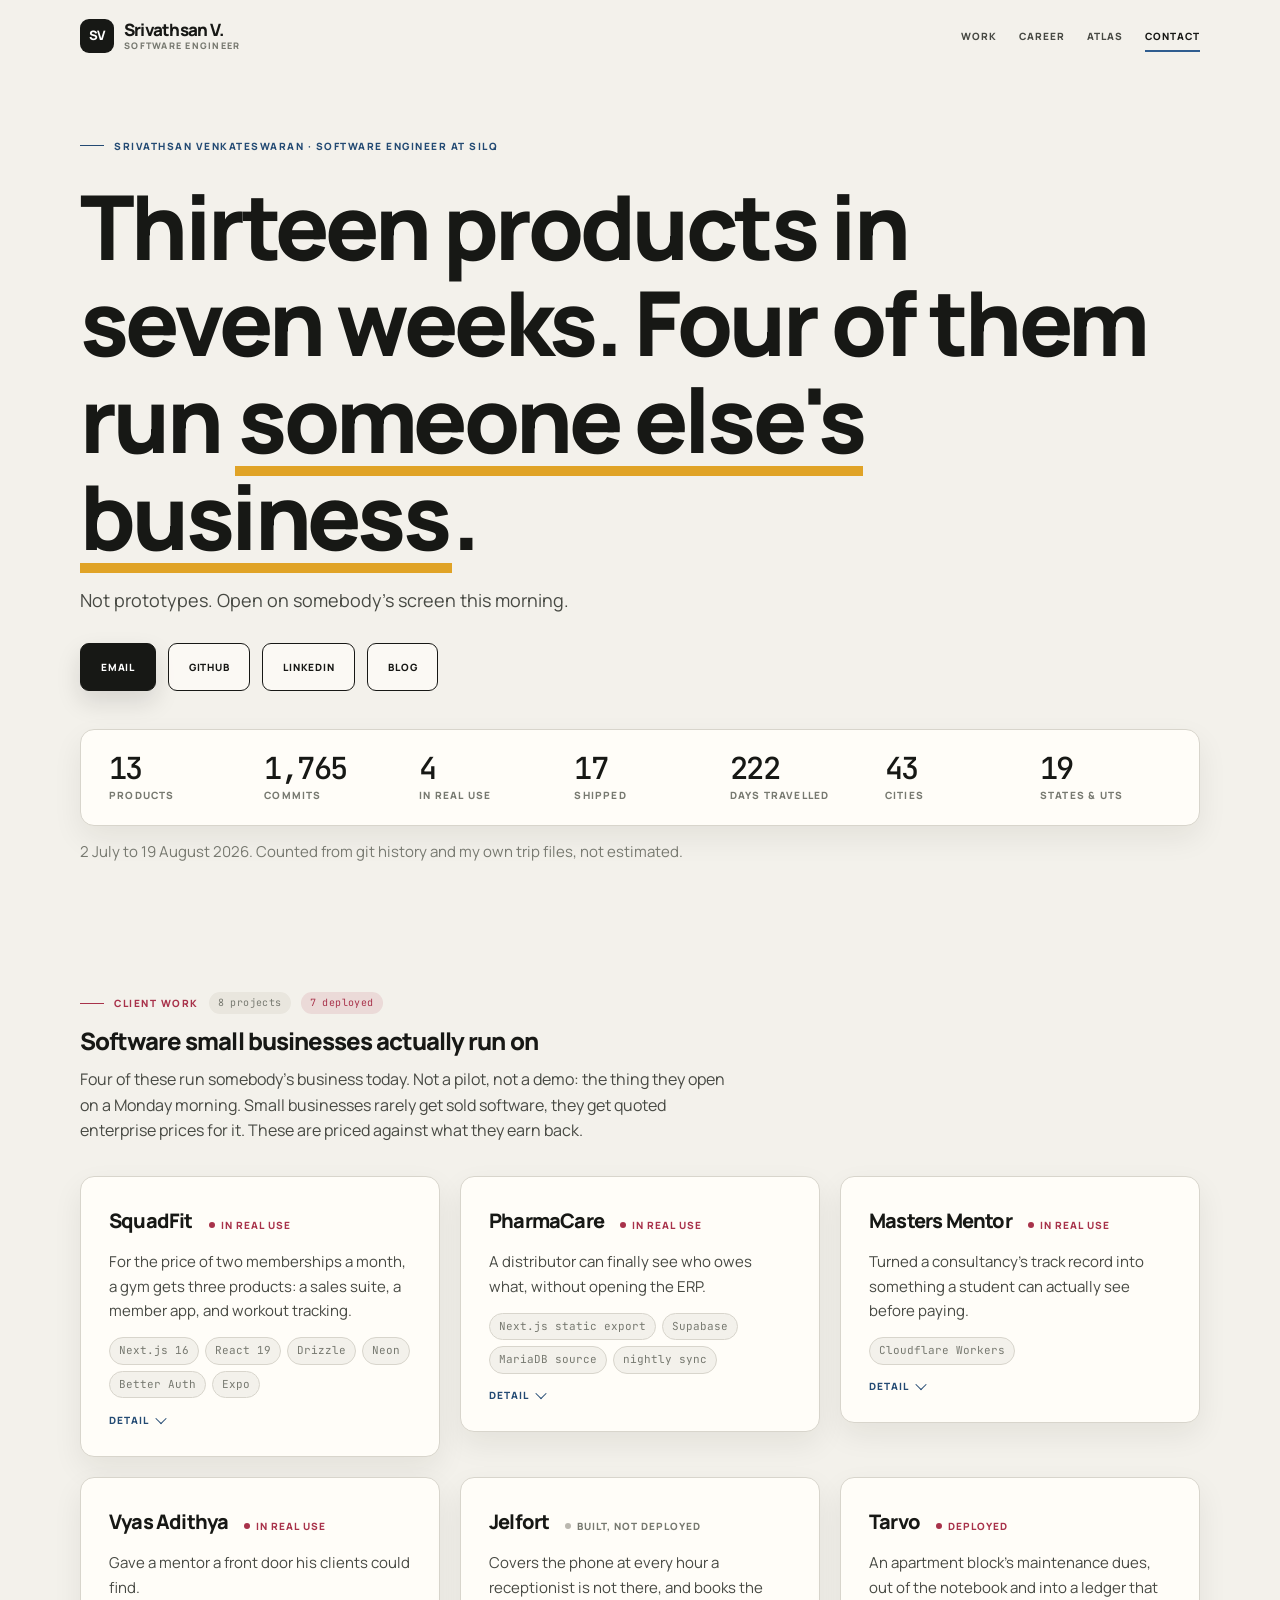
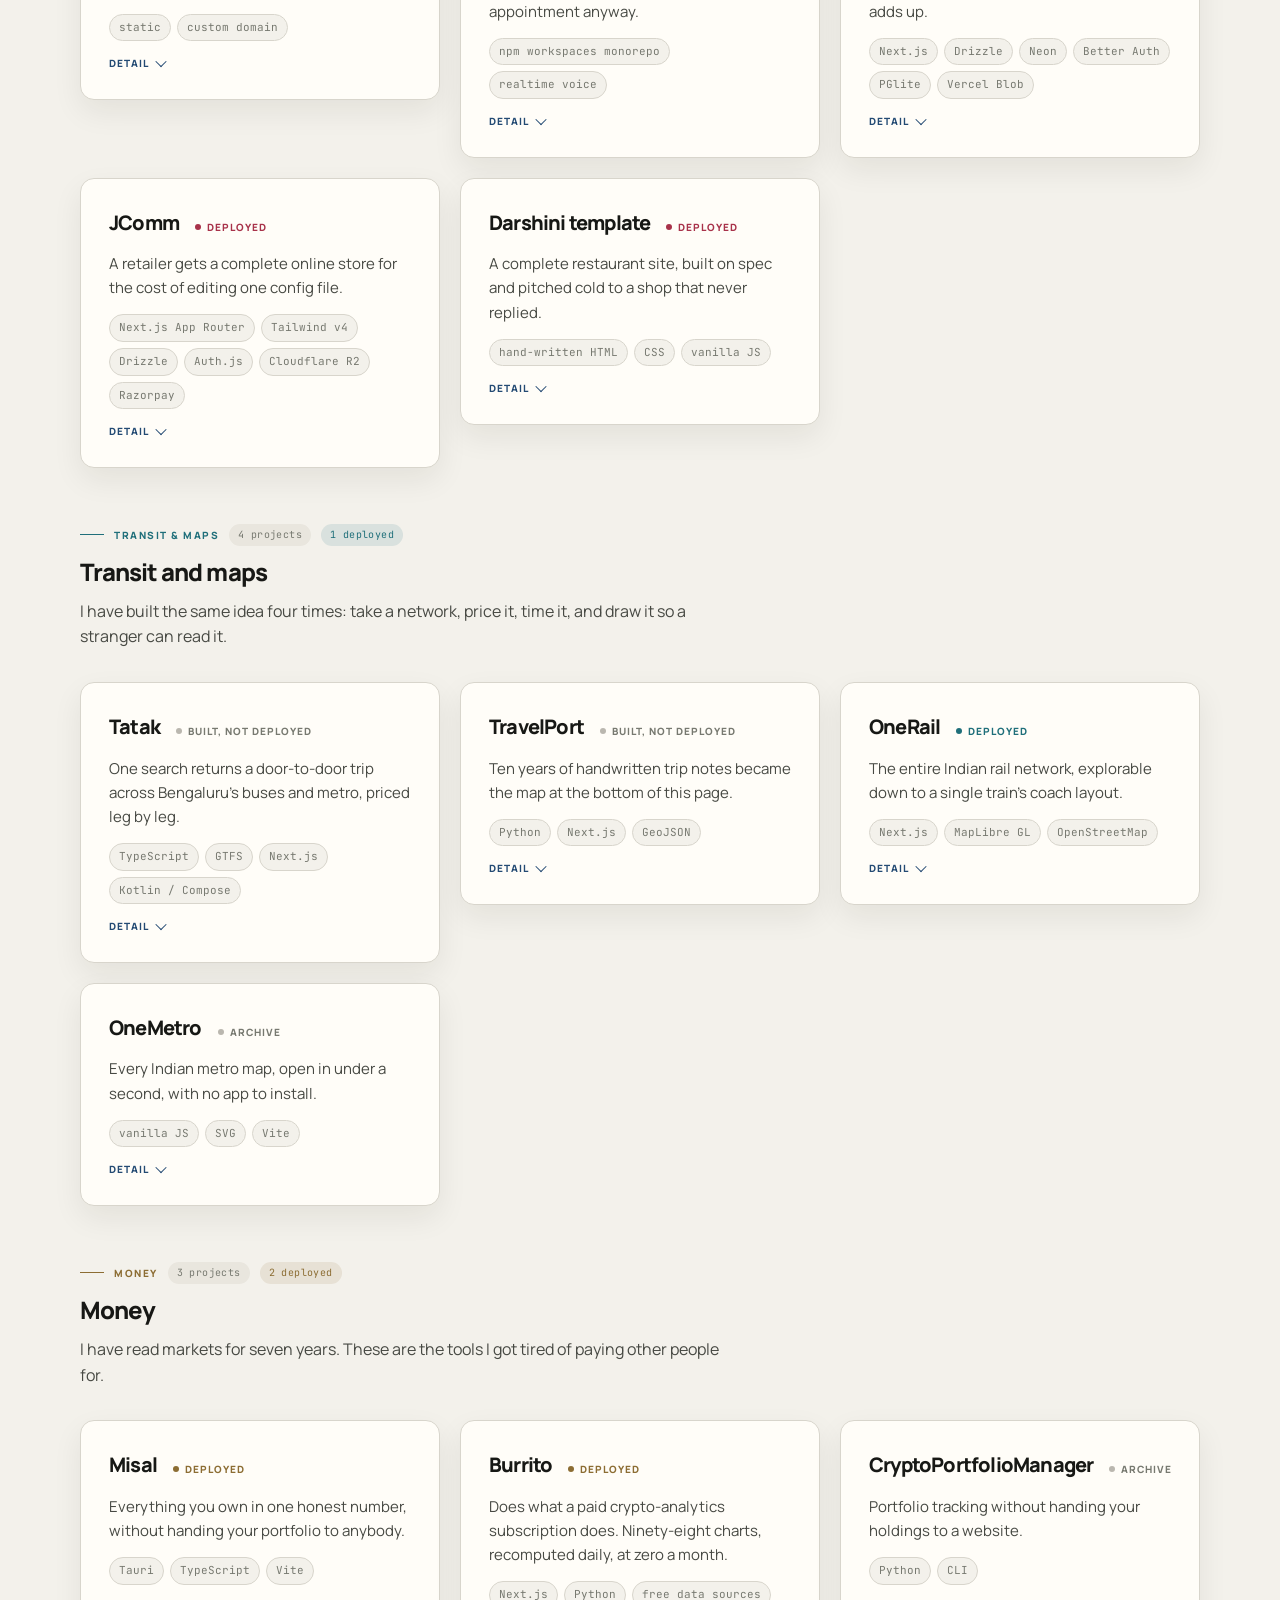
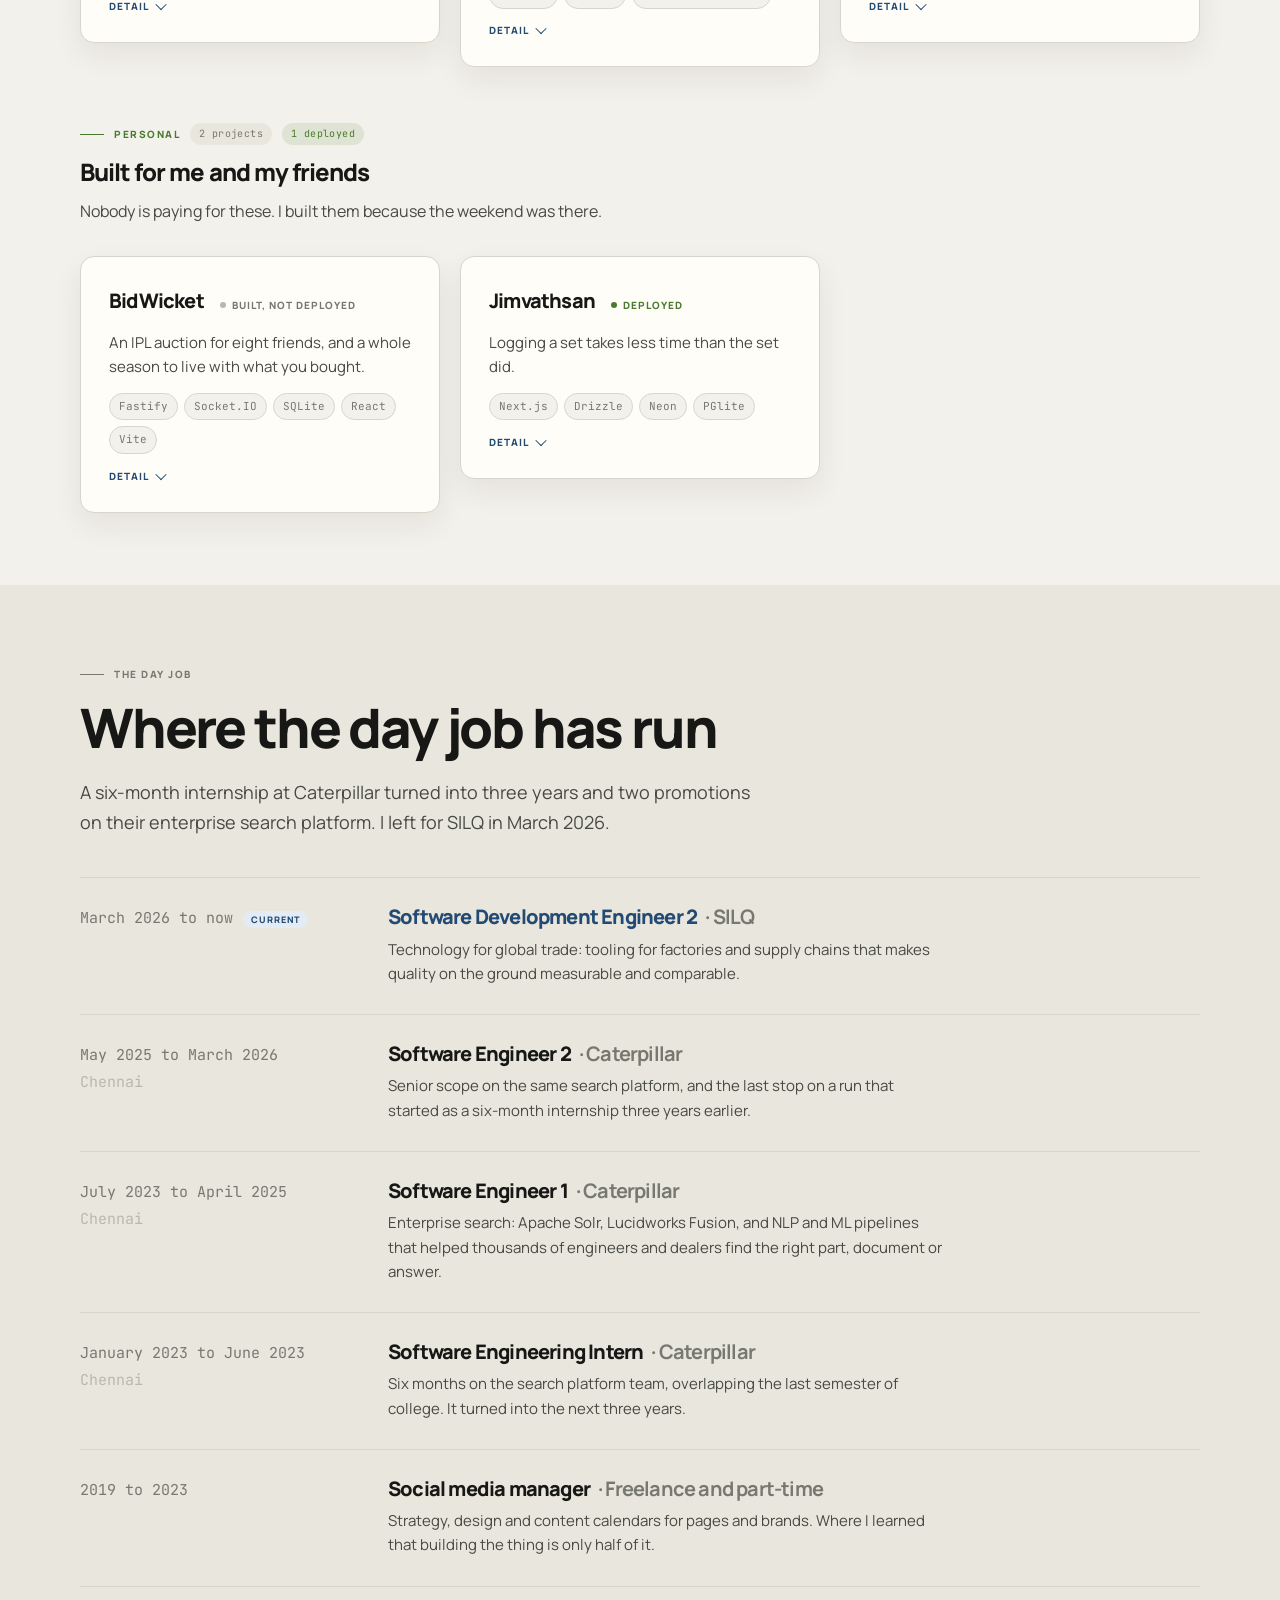
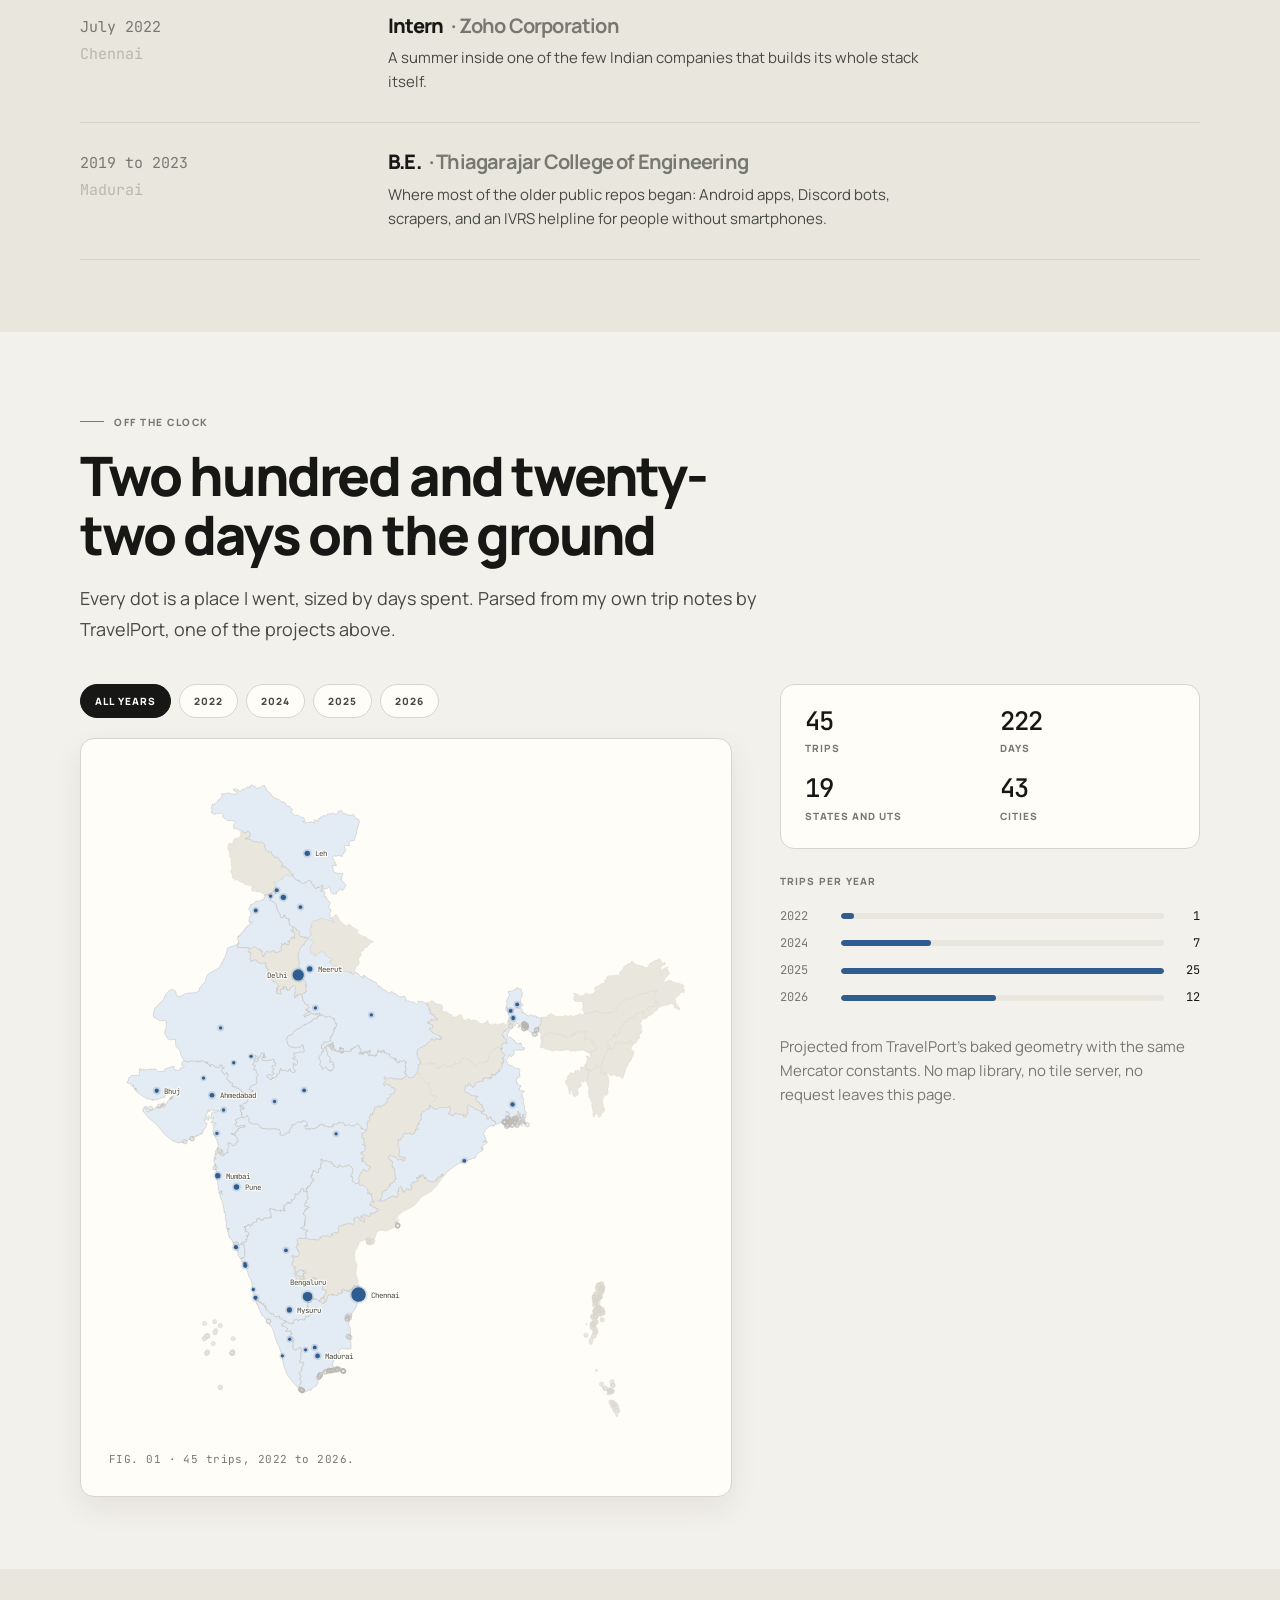
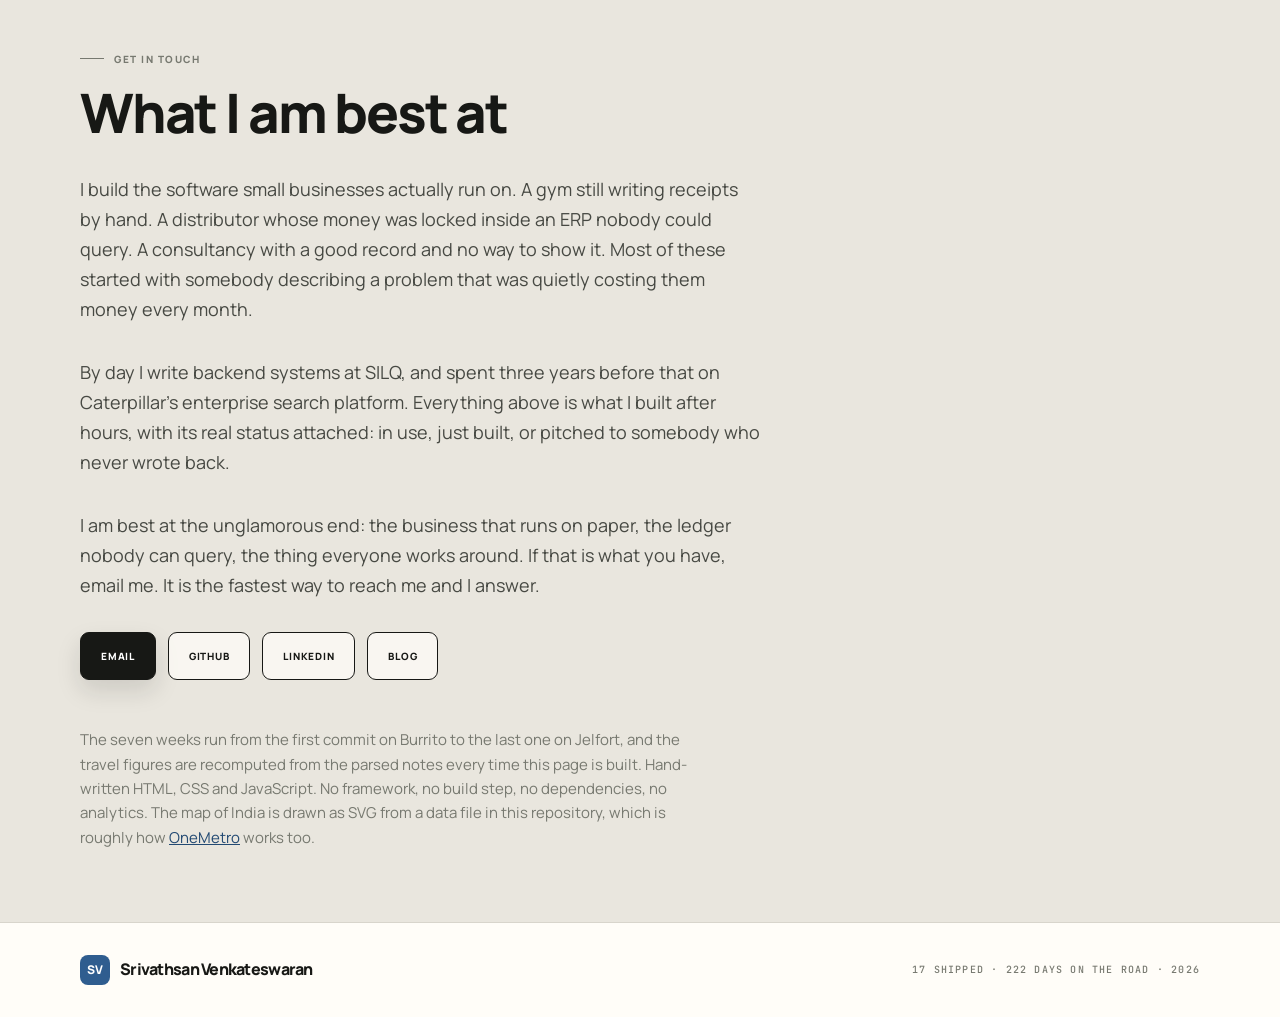
==== commit 39c3c56f: "Cut the first-glance text; let counts and badges carry it At first glance the page read as an articl" ====
--- a/index.html
+++ b/index.html
@@ -52,24 +52,7 @@
           <em>Four of them run <span class="marker">someone else's business</span>.</em>
         </h1>
 
-        <p class="hero-intro">
-          Between 2 July and 19 August 2026 I shipped thirteen products across
-          1,765 commits. Not prototypes: four of them are open on somebody's
-          screen this morning.
-        </p>
-        <p class="hero-intro">
-          I build the software small businesses actually run on. A gym still
-          writing receipts by hand. A distributor whose money was locked inside
-          an ERP nobody could query. A consultancy with a good record and no way
-          to show it. Most of these started with somebody describing a problem
-          that was quietly costing them money every month.
-        </p>
-        <p class="hero-intro">
-          By day I write backend systems at SILQ, and spent three years before
-          that on Caterpillar's enterprise search platform. Everything below is
-          what I built after hours, with its real status attached: in use, just
-          built, or pitched to somebody who never wrote back.
-        </p>
+        <p class="hero-intro">Not prototypes. Open on somebody's screen this morning.</p>
 
         <div class="hero-actions" id="hero-actions"></div>
       </div>
@@ -79,26 +62,14 @@
     <section class="shell" aria-label="The numbers">
       <div class="observe">
         <dl class="stats panel" id="stat-row"></dl>
-        <p class="stats-foot">
-          Counted from git history and my own trip files, not estimated. The
-          seven weeks run from the first commit on Burrito to the last one on
-          Jelfort. The travel figures are recomputed from the parsed notes every
-          time this page is built.
-        </p>
+        <p class="stats-foot">2 July to 19 August 2026. Counted from git history and my own trip files, not estimated.</p>
       </div>
     </section>
 
     <!-- ======================= WORK ======================= -->
     <section class="band" id="work">
       <div class="shell">
-        <div class="section-head observe">
-          <p class="section-label">The work</p>
-          <h2>Everything I have shipped, and where it sits</h2>
-          <p class="lede">
-            Seventeen things, grouped by who they were for rather than what they
-            were made with. Open any card to see what it did and what it cost.
-          </p>
-        </div>
+        <h2 class="sr-only">Work</h2>
 
         <div id="groups"></div>
 
@@ -127,9 +98,8 @@
           <h2>Where the day job has run</h2>
           <p class="lede">
             A six-month internship at Caterpillar turned into three years and two
-            promotions on their enterprise search platform. I left in March 2026
-            for SILQ. This is the whole run, including the part where I ran
-            social media before I could write code for a living.
+            promotions on their enterprise search platform. I left for SILQ in
+            March 2026.
           </p>
         </div>
         <ol class="timeline observe" id="timeline"></ol>
@@ -143,9 +113,8 @@
           <p class="section-label">Off the clock</p>
           <h2>Two hundred and twenty-two days on the ground</h2>
           <p class="lede">
-            Every dot is a place I actually went, sized by the number of days I
-            spent there, drawn from the notes I kept at the time and parsed by
-            TravelPort — which is itself one of the projects above.
+            Every dot is a place I went, sized by days spent. Parsed from my own
+            trip notes by TravelPort, one of the projects above.
           </p>
         </div>
 
@@ -164,9 +133,9 @@
             <dl class="atlas-stats" id="atlas-stats"></dl>
             <div class="atlas-years" id="atlas-years"></div>
             <p class="atlas-note">
-              State outlines and city coordinates come from TravelPort's own
-              baked geometry, projected here with the same Mercator constants.
-              No map library, no tile server, no request leaves this page.
+              Projected from TravelPort's baked geometry with the same Mercator
+              constants. No map library, no tile server, no request leaves this
+              page.
             </p>
           </div>
         </div>
@@ -181,6 +150,19 @@
           <h2>What I am best at</h2>
         </div>
         <div class="observe">
+          <p class="contact-body">
+            I build the software small businesses actually run on. A gym still
+            writing receipts by hand. A distributor whose money was locked inside
+            an ERP nobody could query. A consultancy with a good record and no
+            way to show it. Most of these started with somebody describing a
+            problem that was quietly costing them money every month.
+          </p>
+          <p class="contact-body">
+            By day I write backend systems at SILQ, and spent three years before
+            that on Caterpillar's enterprise search platform. Everything above is
+            what I built after hours, with its real status attached: in use, just
+            built, or pitched to somebody who never wrote back.
+          </p>
           <p class="contact-body">
             I am best at the unglamorous end: the business that runs on paper,
             the ledger nobody can query, the thing everyone works around. If that
@@ -189,9 +171,12 @@
           </p>
           <div class="contact-actions" id="contact-actions"></div>
           <p class="colophon">
-            Hand-written HTML, CSS and JavaScript. No framework, no build step,
-            no dependencies, no analytics. The map of India is drawn as SVG from
-            a data file in this repository, which is roughly how
+            The seven weeks run from the first commit on Burrito to the last one
+            on Jelfort, and the travel figures are recomputed from the parsed
+            notes every time this page is built. Hand-written HTML, CSS and
+            JavaScript. No framework, no build step, no dependencies, no
+            analytics. The map of India is drawn as SVG from a data file in this
+            repository, which is roughly how
             <a href="https://github.com/srivathsanvenkateswaran/OneMetro">OneMetro</a>
             works too.
           </p>
--- a/styles.css
+++ b/styles.css
@@ -58,7 +58,7 @@
   /* ── Layout ────────────────────────────────────────────── */
   --page-max-width: 1200px;
   --page-pad:   clamp(1.25rem, 5vw, 2.5rem);
-  --section-gap: clamp(4rem, 9vw, 7rem);
+  --section-gap: clamp(3rem, 6vw, 4.5rem);
 
   /* ── Radius ────────────────────────────────────────────── */
   --radius-card:     10px;
@@ -131,6 +131,16 @@
   text-decoration: none;
 }
 .skip-link:focus { left: 1rem; top: 1rem; }
+
+.sr-only {
+  position: absolute;
+  width: 1px; height: 1px;
+  margin: -1px; padding: 0;
+  overflow: hidden;
+  clip: rect(0 0 0 0);
+  white-space: nowrap;
+  border: 0;
+}
 
 .shell {
   width: 100%;
@@ -345,7 +355,7 @@
    ============================================================ */
 
 .hero {
-  padding-block: clamp(3.5rem, 9vw, 7rem) clamp(2.5rem, 6vw, 4rem);
+  padding-block: clamp(2rem, 5vw, 3.5rem) clamp(1.75rem, 3vw, 2.5rem);
 }
 .hero-claim {
   margin-top: 1.5rem;
@@ -365,7 +375,7 @@
   );
 }
 .hero-intro {
-  margin-top: 2rem;
+  margin-top: 1.25rem;
   max-width: 62ch;
   font-size: var(--text-subheading);
   line-height: 1.68;
@@ -373,7 +383,7 @@
 }
 .hero-intro + .hero-intro { margin-top: 1.1rem; }
 .hero-actions {
-  margin-top: 2.5rem;
+  margin-top: 1.75rem;
   display: flex;
   flex-wrap: wrap;
   gap: 12px;
@@ -383,26 +393,26 @@
    Stats strip
    ============================================================ */
 
-/* Seven numbers. auto-fit gives six columns at full width and orphans the
-   seventh, so the count is pinned: 4 + 3 reads as a block, 6 + 1 does not. */
+/* Seven numbers on one line once there is room: as a tall 4x2 block they read
+   as another paragraph, which is the opposite of what numbers are here for. */
 .stats {
-  padding: clamp(1.5rem, 3vw, 2rem);
+  padding: clamp(1.1rem, 2vw, 1.4rem) clamp(1.25rem, 3vw, 1.75rem);
   display: grid;
   grid-template-columns: repeat(2, 1fr);
-  gap: clamp(1.25rem, 3vw, 2rem);
-}
-@media (min-width: 620px) { .stats { grid-template-columns: repeat(3, 1fr); } }
-@media (min-width: 900px) { .stats { grid-template-columns: repeat(4, 1fr); } }
+  gap: clamp(1rem, 2.5vw, 1.5rem);
+}
+@media (min-width: 620px) { .stats { grid-template-columns: repeat(4, 1fr); } }
+@media (min-width: 1000px) { .stats { grid-template-columns: repeat(7, 1fr); } }
 .stat-n {
   font-family: var(--font-mono);
-  font-size: clamp(1.75rem, 3.4vw, 2.5rem);
+  font-size: clamp(1.5rem, 2.4vw, 1.9rem);
   font-weight: 500;
   letter-spacing: -0.05em;
   line-height: 1;
   color: var(--ink);
 }
 .stat-l {
-  margin-top: 8px;
+  margin-top: 5px;
   font-size: 10px;
   font-weight: 800;
   letter-spacing: 0.12em;
@@ -411,7 +421,8 @@
   line-height: 1.5;
 }
 .stats-foot {
-  margin-top: 1.25rem;
+  margin-top: 0.85rem;
+  font-size: var(--text-caption);
   max-width: 70ch;
   font-size: var(--text-body-sm);
   color: var(--text-muted);
@@ -440,7 +451,7 @@
    Work — project groups and cards
    ============================================================ */
 
-.group { margin-top: clamp(3rem, 6vw, 4.5rem); }
+.group { margin-top: clamp(2.5rem, 4.5vw, 3.5rem); }
 .group-head { max-width: 66ch; }
 .group-head h3 {
   margin-top: 0.85rem;
@@ -491,14 +502,44 @@
 }
 .card-status {
   flex-shrink: 0;
+  display: inline-flex;
+  align-items: center;
+  gap: 6px;
   font-size: 10px;
   font-weight: 800;
   letter-spacing: 0.1em;
   text-transform: uppercase;
   color: var(--text-muted);
+}
+.card-status .dot {
+  width: 6px;
+  height: 6px;
+  border-radius: 50%;
+  background: var(--border-muted);
 }
 .card-status.is-live {
   color: var(--group-color, var(--accent-dark));
+}
+.card-status.is-live .dot { background: currentColor; }
+
+.group-meta {
+  display: flex;
+  align-items: center;
+  flex-wrap: wrap;
+  gap: 10px;
+}
+.group-count {
+  padding: 3px 9px;
+  border-radius: 999px;
+  background: var(--canvas-deep);
+  font-family: var(--font-mono);
+  font-size: 10px;
+  letter-spacing: 0.04em;
+  color: var(--text-muted);
+}
+.group-count.is-live {
+  background: color-mix(in srgb, var(--group-color) 12%, transparent);
+  color: var(--group-color);
 }
 .card-outcome {
   font-size: var(--text-body-sm);
